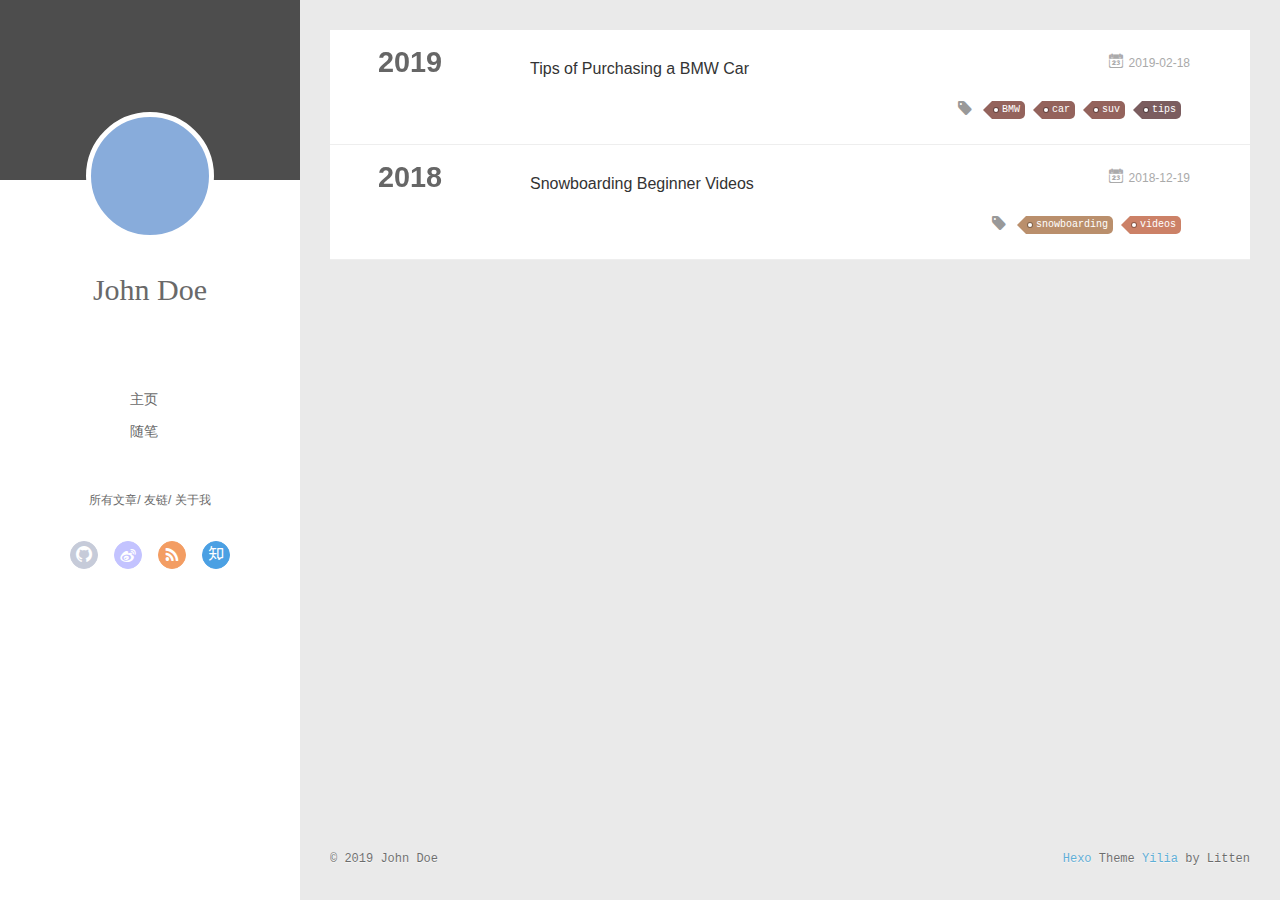
==== archives/index.html @ 4d1523c8 "Site updated: 2019-02-18 18:01:17" ====
<!DOCTYPE html>
<html>
<head><meta name="generator" content="Hexo 3.8.0">
  <meta charset="utf-8">
  
  <meta name="renderer" content="webkit">
  <meta http-equiv="X-UA-Compatible" content="IE=edge">
  <link rel="dns-prefetch" href="http://yoursite.com">
  <title>Archives | Hexo</title>
  <meta name="viewport" content="width=device-width, initial-scale=1, maximum-scale=1">
  <meta property="og:type" content="website">
<meta property="og:title" content="Hexo">
<meta property="og:url" content="http://yoursite.com/archives/index.html">
<meta property="og:site_name" content="Hexo">
<meta property="og:locale" content="default">
<meta name="twitter:card" content="summary">
<meta name="twitter:title" content="Hexo">
  
    <link rel="alternative" href="/atom.xml" title="Hexo" type="application/atom+xml">
  
  
    <link rel="icon" href="/favicon.png">
  
  <link rel="stylesheet" type="text/css" href="/./main.0cf68a.css">
  <style type="text/css">
  
    #container.show {
      background: linear-gradient(200deg,#a0cfe4,#e8c37e);
    }
  </style>
  

  

</head>
</html>
<body>
  <div id="container" q-class="show:isCtnShow">
    <canvas id="anm-canvas" class="anm-canvas"></canvas>
    <div class="left-col" q-class="show:isShow">
      
<div class="overlay" style="background: #4d4d4d"></div>
<div class="intrude-less">
	<header id="header" class="inner">
		<a href="/" class="profilepic">
			<img src="" class="js-avatar">
		</a>
		<hgroup>
		  <h1 class="header-author"><a href="/">John Doe</a></h1>
		</hgroup>
		

		<nav class="header-menu">
			<ul>
			
				<li><a href="/">主页</a></li>
	        
				<li><a href="/tags/随笔/">随笔</a></li>
	        
			</ul>
		</nav>
		<nav class="header-smart-menu">
    		
    			
    			<a q-on="click: openSlider(e, 'innerArchive')" href="javascript:void(0)">所有文章</a>
    			
            
    			
    			<a q-on="click: openSlider(e, 'friends')" href="javascript:void(0)">友链</a>
    			
            
    			
    			<a q-on="click: openSlider(e, 'aboutme')" href="javascript:void(0)">关于我</a>
    			
            
		</nav>
		<nav class="header-nav">
			<div class="social">
				
					<a class="github" target="_blank" href="#" title="github"><i class="icon-github"></i></a>
		        
					<a class="weibo" target="_blank" href="#" title="weibo"><i class="icon-weibo"></i></a>
		        
					<a class="rss" target="_blank" href="#" title="rss"><i class="icon-rss"></i></a>
		        
					<a class="zhihu" target="_blank" href="#" title="zhihu"><i class="icon-zhihu"></i></a>
		        
			</div>
		</nav>
	</header>		
</div>

    </div>
    <div class="mid-col" q-class="show:isShow,hide:isShow|isFalse">
      
<nav id="mobile-nav">
  	<div class="overlay js-overlay" style="background: #4d4d4d"></div>
	<div class="btnctn js-mobile-btnctn">
  		<div class="slider-trigger list" q-on="click: openSlider(e)"><i class="icon icon-sort"></i></div>
	</div>
	<div class="intrude-less">
		<header id="header" class="inner">
			<div class="profilepic">
				<img src="" class="js-avatar">
			</div>
			<hgroup>
			  <h1 class="header-author js-header-author">John Doe</h1>
			</hgroup>
			
			
			
				
			
				
			
			
			
			<nav class="header-nav">
				<div class="social">
					
						<a class="github" target="_blank" href="#" title="github"><i class="icon-github"></i></a>
			        
						<a class="weibo" target="_blank" href="#" title="weibo"><i class="icon-weibo"></i></a>
			        
						<a class="rss" target="_blank" href="#" title="rss"><i class="icon-rss"></i></a>
			        
						<a class="zhihu" target="_blank" href="#" title="zhihu"><i class="icon-zhihu"></i></a>
			        
				</div>
			</nav>

			<nav class="header-menu js-header-menu">
				<ul style="width: 50%">
				
				
					<li style="width: 50%"><a href="/">主页</a></li>
		        
					<li style="width: 50%"><a href="/tags/随笔/">随笔</a></li>
		        
				</ul>
			</nav>
		</header>				
	</div>
	<div class="mobile-mask" style="display:none" q-show="isShow"></div>
</nav>

      <div id="wrapper" class="body-wrap">
        <div class="menu-l">
          <div class="canvas-wrap">
            <canvas data-colors="#eaeaea" data-sectionHeight="100" data-contentId="js-content" id="myCanvas1" class="anm-canvas"></canvas>
          </div>
          <div id="js-content" class="content-ll">
            
  
  
    
    
      
      
      <section class="archives-wrap">
        <div class="archive-year-wrap">
          <a href="/archives/2019" class="archive-year">2019</a>
        </div>
        <div class="archives">
    
    <article class="archive-article archive-type-tips">
  <div class="archive-article-inner">
    <header class="archive-article-header">
      	<div class="article-meta">
	      	<a href="/2019/02/18/car-suv/" class="archive-article-date">
  	<time datetime="2019-02-19T01:44:41.000Z" itemprop="datePublished"><i class="icon-calendar icon"></i>2019-02-18</time>
</a>
        </div>
    	 
  
    <h1 itemprop="name">
      <a class="archive-article-title" href="/2019/02/18/car-suv/">Tips of Purchasing a BMW Car</a>
    </h1>
  

        <div class="article-info info-on-right">
          
	<div class="article-tag tagcloud">
		<i class="icon-price-tags icon"></i>
		<ul class="article-tag-list">
			 
        		<li class="article-tag-list-item">
        			<a href="javascript:void(0)" class="js-tag article-tag-list-link color4">BMW</a>
        		</li>
      		 
        		<li class="article-tag-list-item">
        			<a href="javascript:void(0)" class="js-tag article-tag-list-link color4">car</a>
        		</li>
      		 
        		<li class="article-tag-list-item">
        			<a href="javascript:void(0)" class="js-tag article-tag-list-link color4">suv</a>
        		</li>
      		 
        		<li class="article-tag-list-item">
        			<a href="javascript:void(0)" class="js-tag article-tag-list-link color5">tips</a>
        		</li>
      		
		</ul>
	</div>

          

        </div>
        <div class="clearfix"></div>
    </header>
  </div>
</article>
  
    
    
      
        </div></section>
      
      
      <section class="archives-wrap">
        <div class="archive-year-wrap">
          <a href="/archives/2018" class="archive-year">2018</a>
        </div>
        <div class="archives">
    
    <article class="archive-article archive-type-post">
  <div class="archive-article-inner">
    <header class="archive-article-header">
      	<div class="article-meta">
	      	<a href="/2018/12/19/snowboarding_beginner/" class="archive-article-date">
  	<time datetime="2018-12-20T00:21:12.000Z" itemprop="datePublished"><i class="icon-calendar icon"></i>2018-12-19</time>
</a>
        </div>
    	 
  
    <h1 itemprop="name">
      <a class="archive-article-title" href="/2018/12/19/snowboarding_beginner/">Snowboarding Beginner Videos</a>
    </h1>
  

        <div class="article-info info-on-right">
          
	<div class="article-tag tagcloud">
		<i class="icon-price-tags icon"></i>
		<ul class="article-tag-list">
			 
        		<li class="article-tag-list-item">
        			<a href="javascript:void(0)" class="js-tag article-tag-list-link color3">snowboarding</a>
        		</li>
      		 
        		<li class="article-tag-list-item">
        			<a href="javascript:void(0)" class="js-tag article-tag-list-link color2">videos</a>
        		</li>
      		
		</ul>
	</div>

          

        </div>
        <div class="clearfix"></div>
    </header>
  </div>
</article>
  
  
    </div></section>
  

    


          </div>
        </div>
      </div>
      <footer id="footer">
  <div class="outer">
    <div id="footer-info">
    	<div class="footer-left">
    		&copy; 2019 John Doe
    	</div>
      	<div class="footer-right">
      		<a href="http://hexo.io/" target="_blank">Hexo</a>  Theme <a href="https://github.com/litten/hexo-theme-yilia" target="_blank">Yilia</a> by Litten
      	</div>
    </div>
  </div>
</footer>
    </div>
    <script>
	var yiliaConfig = {
		mathjax: false,
		isHome: false,
		isPost: false,
		isArchive: true,
		isTag: false,
		isCategory: false,
		open_in_new: false,
		toc_hide_index: true,
		root: "/",
		innerArchive: true,
		showTags: false
	}
</script>

<script>!function(t){function n(e){if(r[e])return r[e].exports;var i=r[e]={exports:{},id:e,loaded:!1};return t[e].call(i.exports,i,i.exports,n),i.loaded=!0,i.exports}var r={};n.m=t,n.c=r,n.p="./",n(0)}([function(t,n,r){r(195),t.exports=r(191)},function(t,n,r){var e=r(3),i=r(52),o=r(27),u=r(28),c=r(53),f="prototype",a=function(t,n,r){var s,l,h,v,p=t&a.F,d=t&a.G,y=t&a.S,g=t&a.P,b=t&a.B,m=d?e:y?e[n]||(e[n]={}):(e[n]||{})[f],x=d?i:i[n]||(i[n]={}),w=x[f]||(x[f]={});d&&(r=n);for(s in r)l=!p&&m&&void 0!==m[s],h=(l?m:r)[s],v=b&&l?c(h,e):g&&"function"==typeof h?c(Function.call,h):h,m&&u(m,s,h,t&a.U),x[s]!=h&&o(x,s,v),g&&w[s]!=h&&(w[s]=h)};e.core=i,a.F=1,a.G=2,a.S=4,a.P=8,a.B=16,a.W=32,a.U=64,a.R=128,t.exports=a},function(t,n,r){var e=r(6);t.exports=function(t){if(!e(t))throw TypeError(t+" is not an object!");return t}},function(t,n){var r=t.exports="undefined"!=typeof window&&window.Math==Math?window:"undefined"!=typeof self&&self.Math==Math?self:Function("return this")();"number"==typeof __g&&(__g=r)},function(t,n){t.exports=function(t){try{return!!t()}catch(t){return!0}}},function(t,n){var r=t.exports="undefined"!=typeof window&&window.Math==Math?window:"undefined"!=typeof self&&self.Math==Math?self:Function("return this")();"number"==typeof __g&&(__g=r)},function(t,n){t.exports=function(t){return"object"==typeof t?null!==t:"function"==typeof t}},function(t,n,r){var e=r(126)("wks"),i=r(76),o=r(3).Symbol,u="function"==typeof o;(t.exports=function(t){return e[t]||(e[t]=u&&o[t]||(u?o:i)("Symbol."+t))}).store=e},function(t,n){var r={}.hasOwnProperty;t.exports=function(t,n){return r.call(t,n)}},function(t,n,r){var e=r(94),i=r(33);t.exports=function(t){return e(i(t))}},function(t,n,r){t.exports=!r(4)(function(){return 7!=Object.defineProperty({},"a",{get:function(){return 7}}).a})},function(t,n,r){var e=r(2),i=r(167),o=r(50),u=Object.defineProperty;n.f=r(10)?Object.defineProperty:function(t,n,r){if(e(t),n=o(n,!0),e(r),i)try{return u(t,n,r)}catch(t){}if("get"in r||"set"in r)throw TypeError("Accessors not supported!");return"value"in r&&(t[n]=r.value),t}},function(t,n,r){t.exports=!r(18)(function(){return 7!=Object.defineProperty({},"a",{get:function(){return 7}}).a})},function(t,n,r){var e=r(14),i=r(22);t.exports=r(12)?function(t,n,r){return e.f(t,n,i(1,r))}:function(t,n,r){return t[n]=r,t}},function(t,n,r){var e=r(20),i=r(58),o=r(42),u=Object.defineProperty;n.f=r(12)?Object.defineProperty:function(t,n,r){if(e(t),n=o(n,!0),e(r),i)try{return u(t,n,r)}catch(t){}if("get"in r||"set"in r)throw TypeError("Accessors not supported!");return"value"in r&&(t[n]=r.value),t}},function(t,n,r){var e=r(40)("wks"),i=r(23),o=r(5).Symbol,u="function"==typeof o;(t.exports=function(t){return e[t]||(e[t]=u&&o[t]||(u?o:i)("Symbol."+t))}).store=e},function(t,n,r){var e=r(67),i=Math.min;t.exports=function(t){return t>0?i(e(t),9007199254740991):0}},function(t,n,r){var e=r(46);t.exports=function(t){return Object(e(t))}},function(t,n){t.exports=function(t){try{return!!t()}catch(t){return!0}}},function(t,n,r){var e=r(63),i=r(34);t.exports=Object.keys||function(t){return e(t,i)}},function(t,n,r){var e=r(21);t.exports=function(t){if(!e(t))throw TypeError(t+" is not an object!");return t}},function(t,n){t.exports=function(t){return"object"==typeof t?null!==t:"function"==typeof t}},function(t,n){t.exports=function(t,n){return{enumerable:!(1&t),configurable:!(2&t),writable:!(4&t),value:n}}},function(t,n){var r=0,e=Math.random();t.exports=function(t){return"Symbol(".concat(void 0===t?"":t,")_",(++r+e).toString(36))}},function(t,n){var r={}.hasOwnProperty;t.exports=function(t,n){return r.call(t,n)}},function(t,n){var r=t.exports={version:"2.4.0"};"number"==typeof __e&&(__e=r)},function(t,n){t.exports=function(t){if("function"!=typeof t)throw TypeError(t+" is not a function!");return t}},function(t,n,r){var e=r(11),i=r(66);t.exports=r(10)?function(t,n,r){return e.f(t,n,i(1,r))}:function(t,n,r){return t[n]=r,t}},function(t,n,r){var e=r(3),i=r(27),o=r(24),u=r(76)("src"),c="toString",f=Function[c],a=(""+f).split(c);r(52).inspectSource=function(t){return f.call(t)},(t.exports=function(t,n,r,c){var f="function"==typeof r;f&&(o(r,"name")||i(r,"name",n)),t[n]!==r&&(f&&(o(r,u)||i(r,u,t[n]?""+t[n]:a.join(String(n)))),t===e?t[n]=r:c?t[n]?t[n]=r:i(t,n,r):(delete t[n],i(t,n,r)))})(Function.prototype,c,function(){return"function"==typeof this&&this[u]||f.call(this)})},function(t,n,r){var e=r(1),i=r(4),o=r(46),u=function(t,n,r,e){var i=String(o(t)),u="<"+n;return""!==r&&(u+=" "+r+'="'+String(e).replace(/"/g,"&quot;")+'"'),u+">"+i+"</"+n+">"};t.exports=function(t,n){var r={};r[t]=n(u),e(e.P+e.F*i(function(){var n=""[t]('"');return n!==n.toLowerCase()||n.split('"').length>3}),"String",r)}},function(t,n,r){var e=r(115),i=r(46);t.exports=function(t){return e(i(t))}},function(t,n,r){var e=r(116),i=r(66),o=r(30),u=r(50),c=r(24),f=r(167),a=Object.getOwnPropertyDescriptor;n.f=r(10)?a:function(t,n){if(t=o(t),n=u(n,!0),f)try{return a(t,n)}catch(t){}if(c(t,n))return i(!e.f.call(t,n),t[n])}},function(t,n,r){var e=r(24),i=r(17),o=r(145)("IE_PROTO"),u=Object.prototype;t.exports=Object.getPrototypeOf||function(t){return t=i(t),e(t,o)?t[o]:"function"==typeof t.constructor&&t instanceof t.constructor?t.constructor.prototype:t instanceof Object?u:null}},function(t,n){t.exports=function(t){if(void 0==t)throw TypeError("Can't call method on  "+t);return t}},function(t,n){t.exports="constructor,hasOwnProperty,isPrototypeOf,propertyIsEnumerable,toLocaleString,toString,valueOf".split(",")},function(t,n){t.exports={}},function(t,n){t.exports=!0},function(t,n){n.f={}.propertyIsEnumerable},function(t,n,r){var e=r(14).f,i=r(8),o=r(15)("toStringTag");t.exports=function(t,n,r){t&&!i(t=r?t:t.prototype,o)&&e(t,o,{configurable:!0,value:n})}},function(t,n,r){var e=r(40)("keys"),i=r(23);t.exports=function(t){return e[t]||(e[t]=i(t))}},function(t,n,r){var e=r(5),i="__core-js_shared__",o=e[i]||(e[i]={});t.exports=function(t){return o[t]||(o[t]={})}},function(t,n){var r=Math.ceil,e=Math.floor;t.exports=function(t){return isNaN(t=+t)?0:(t>0?e:r)(t)}},function(t,n,r){var e=r(21);t.exports=function(t,n){if(!e(t))return t;var r,i;if(n&&"function"==typeof(r=t.toString)&&!e(i=r.call(t)))return i;if("function"==typeof(r=t.valueOf)&&!e(i=r.call(t)))return i;if(!n&&"function"==typeof(r=t.toString)&&!e(i=r.call(t)))return i;throw TypeError("Can't convert object to primitive value")}},function(t,n,r){var e=r(5),i=r(25),o=r(36),u=r(44),c=r(14).f;t.exports=function(t){var n=i.Symbol||(i.Symbol=o?{}:e.Symbol||{});"_"==t.charAt(0)||t in n||c(n,t,{value:u.f(t)})}},function(t,n,r){n.f=r(15)},function(t,n){var r={}.toString;t.exports=function(t){return r.call(t).slice(8,-1)}},function(t,n){t.exports=function(t){if(void 0==t)throw TypeError("Can't call method on  "+t);return t}},function(t,n,r){var e=r(4);t.exports=function(t,n){return!!t&&e(function(){n?t.call(null,function(){},1):t.call(null)})}},function(t,n,r){var e=r(53),i=r(115),o=r(17),u=r(16),c=r(203);t.exports=function(t,n){var r=1==t,f=2==t,a=3==t,s=4==t,l=6==t,h=5==t||l,v=n||c;return function(n,c,p){for(var d,y,g=o(n),b=i(g),m=e(c,p,3),x=u(b.length),w=0,S=r?v(n,x):f?v(n,0):void 0;x>w;w++)if((h||w in b)&&(d=b[w],y=m(d,w,g),t))if(r)S[w]=y;else if(y)switch(t){case 3:return!0;case 5:return d;case 6:return w;case 2:S.push(d)}else if(s)return!1;return l?-1:a||s?s:S}}},function(t,n,r){var e=r(1),i=r(52),o=r(4);t.exports=function(t,n){var r=(i.Object||{})[t]||Object[t],u={};u[t]=n(r),e(e.S+e.F*o(function(){r(1)}),"Object",u)}},function(t,n,r){var e=r(6);t.exports=function(t,n){if(!e(t))return t;var r,i;if(n&&"function"==typeof(r=t.toString)&&!e(i=r.call(t)))return i;if("function"==typeof(r=t.valueOf)&&!e(i=r.call(t)))return i;if(!n&&"function"==typeof(r=t.toString)&&!e(i=r.call(t)))return i;throw TypeError("Can't convert object to primitive value")}},function(t,n,r){var e=r(5),i=r(25),o=r(91),u=r(13),c="prototype",f=function(t,n,r){var a,s,l,h=t&f.F,v=t&f.G,p=t&f.S,d=t&f.P,y=t&f.B,g=t&f.W,b=v?i:i[n]||(i[n]={}),m=b[c],x=v?e:p?e[n]:(e[n]||{})[c];v&&(r=n);for(a in r)(s=!h&&x&&void 0!==x[a])&&a in b||(l=s?x[a]:r[a],b[a]=v&&"function"!=typeof x[a]?r[a]:y&&s?o(l,e):g&&x[a]==l?function(t){var n=function(n,r,e){if(this instanceof t){switch(arguments.length){case 0:return new t;case 1:return new t(n);case 2:return new t(n,r)}return new t(n,r,e)}return t.apply(this,arguments)};return n[c]=t[c],n}(l):d&&"function"==typeof l?o(Function.call,l):l,d&&((b.virtual||(b.virtual={}))[a]=l,t&f.R&&m&&!m[a]&&u(m,a,l)))};f.F=1,f.G=2,f.S=4,f.P=8,f.B=16,f.W=32,f.U=64,f.R=128,t.exports=f},function(t,n){var r=t.exports={version:"2.4.0"};"number"==typeof __e&&(__e=r)},function(t,n,r){var e=r(26);t.exports=function(t,n,r){if(e(t),void 0===n)return t;switch(r){case 1:return function(r){return t.call(n,r)};case 2:return function(r,e){return t.call(n,r,e)};case 3:return function(r,e,i){return t.call(n,r,e,i)}}return function(){return t.apply(n,arguments)}}},function(t,n,r){var e=r(183),i=r(1),o=r(126)("metadata"),u=o.store||(o.store=new(r(186))),c=function(t,n,r){var i=u.get(t);if(!i){if(!r)return;u.set(t,i=new e)}var o=i.get(n);if(!o){if(!r)return;i.set(n,o=new e)}return o},f=function(t,n,r){var e=c(n,r,!1);return void 0!==e&&e.has(t)},a=function(t,n,r){var e=c(n,r,!1);return void 0===e?void 0:e.get(t)},s=function(t,n,r,e){c(r,e,!0).set(t,n)},l=function(t,n){var r=c(t,n,!1),e=[];return r&&r.forEach(function(t,n){e.push(n)}),e},h=function(t){return void 0===t||"symbol"==typeof t?t:String(t)},v=function(t){i(i.S,"Reflect",t)};t.exports={store:u,map:c,has:f,get:a,set:s,keys:l,key:h,exp:v}},function(t,n,r){"use strict";if(r(10)){var e=r(69),i=r(3),o=r(4),u=r(1),c=r(127),f=r(152),a=r(53),s=r(68),l=r(66),h=r(27),v=r(73),p=r(67),d=r(16),y=r(75),g=r(50),b=r(24),m=r(180),x=r(114),w=r(6),S=r(17),_=r(137),O=r(70),E=r(32),P=r(71).f,j=r(154),F=r(76),M=r(7),A=r(48),N=r(117),T=r(146),I=r(155),k=r(80),L=r(123),R=r(74),C=r(130),D=r(160),U=r(11),W=r(31),G=U.f,B=W.f,V=i.RangeError,z=i.TypeError,q=i.Uint8Array,K="ArrayBuffer",J="Shared"+K,Y="BYTES_PER_ELEMENT",H="prototype",$=Array[H],X=f.ArrayBuffer,Q=f.DataView,Z=A(0),tt=A(2),nt=A(3),rt=A(4),et=A(5),it=A(6),ot=N(!0),ut=N(!1),ct=I.values,ft=I.keys,at=I.entries,st=$.lastIndexOf,lt=$.reduce,ht=$.reduceRight,vt=$.join,pt=$.sort,dt=$.slice,yt=$.toString,gt=$.toLocaleString,bt=M("iterator"),mt=M("toStringTag"),xt=F("typed_constructor"),wt=F("def_constructor"),St=c.CONSTR,_t=c.TYPED,Ot=c.VIEW,Et="Wrong length!",Pt=A(1,function(t,n){return Tt(T(t,t[wt]),n)}),jt=o(function(){return 1===new q(new Uint16Array([1]).buffer)[0]}),Ft=!!q&&!!q[H].set&&o(function(){new q(1).set({})}),Mt=function(t,n){if(void 0===t)throw z(Et);var r=+t,e=d(t);if(n&&!m(r,e))throw V(Et);return e},At=function(t,n){var r=p(t);if(r<0||r%n)throw V("Wrong offset!");return r},Nt=function(t){if(w(t)&&_t in t)return t;throw z(t+" is not a typed array!")},Tt=function(t,n){if(!(w(t)&&xt in t))throw z("It is not a typed array constructor!");return new t(n)},It=function(t,n){return kt(T(t,t[wt]),n)},kt=function(t,n){for(var r=0,e=n.length,i=Tt(t,e);e>r;)i[r]=n[r++];return i},Lt=function(t,n,r){G(t,n,{get:function(){return this._d[r]}})},Rt=function(t){var n,r,e,i,o,u,c=S(t),f=arguments.length,s=f>1?arguments[1]:void 0,l=void 0!==s,h=j(c);if(void 0!=h&&!_(h)){for(u=h.call(c),e=[],n=0;!(o=u.next()).done;n++)e.push(o.value);c=e}for(l&&f>2&&(s=a(s,arguments[2],2)),n=0,r=d(c.length),i=Tt(this,r);r>n;n++)i[n]=l?s(c[n],n):c[n];return i},Ct=function(){for(var t=0,n=arguments.length,r=Tt(this,n);n>t;)r[t]=arguments[t++];return r},Dt=!!q&&o(function(){gt.call(new q(1))}),Ut=function(){return gt.apply(Dt?dt.call(Nt(this)):Nt(this),arguments)},Wt={copyWithin:function(t,n){return D.call(Nt(this),t,n,arguments.length>2?arguments[2]:void 0)},every:function(t){return rt(Nt(this),t,arguments.length>1?arguments[1]:void 0)},fill:function(t){return C.apply(Nt(this),arguments)},filter:function(t){return It(this,tt(Nt(this),t,arguments.length>1?arguments[1]:void 0))},find:function(t){return et(Nt(this),t,arguments.length>1?arguments[1]:void 0)},findIndex:function(t){return it(Nt(this),t,arguments.length>1?arguments[1]:void 0)},forEach:function(t){Z(Nt(this),t,arguments.length>1?arguments[1]:void 0)},indexOf:function(t){return ut(Nt(this),t,arguments.length>1?arguments[1]:void 0)},includes:function(t){return ot(Nt(this),t,arguments.length>1?arguments[1]:void 0)},join:function(t){return vt.apply(Nt(this),arguments)},lastIndexOf:function(t){return st.apply(Nt(this),arguments)},map:function(t){return Pt(Nt(this),t,arguments.length>1?arguments[1]:void 0)},reduce:function(t){return lt.apply(Nt(this),arguments)},reduceRight:function(t){return ht.apply(Nt(this),arguments)},reverse:function(){for(var t,n=this,r=Nt(n).length,e=Math.floor(r/2),i=0;i<e;)t=n[i],n[i++]=n[--r],n[r]=t;return n},some:function(t){return nt(Nt(this),t,arguments.length>1?arguments[1]:void 0)},sort:function(t){return pt.call(Nt(this),t)},subarray:function(t,n){var r=Nt(this),e=r.length,i=y(t,e);return new(T(r,r[wt]))(r.buffer,r.byteOffset+i*r.BYTES_PER_ELEMENT,d((void 0===n?e:y(n,e))-i))}},Gt=function(t,n){return It(this,dt.call(Nt(this),t,n))},Bt=function(t){Nt(this);var n=At(arguments[1],1),r=this.length,e=S(t),i=d(e.length),o=0;if(i+n>r)throw V(Et);for(;o<i;)this[n+o]=e[o++]},Vt={entries:function(){return at.call(Nt(this))},keys:function(){return ft.call(Nt(this))},values:function(){return ct.call(Nt(this))}},zt=function(t,n){return w(t)&&t[_t]&&"symbol"!=typeof n&&n in t&&String(+n)==String(n)},qt=function(t,n){return zt(t,n=g(n,!0))?l(2,t[n]):B(t,n)},Kt=function(t,n,r){return!(zt(t,n=g(n,!0))&&w(r)&&b(r,"value"))||b(r,"get")||b(r,"set")||r.configurable||b(r,"writable")&&!r.writable||b(r,"enumerable")&&!r.enumerable?G(t,n,r):(t[n]=r.value,t)};St||(W.f=qt,U.f=Kt),u(u.S+u.F*!St,"Object",{getOwnPropertyDescriptor:qt,defineProperty:Kt}),o(function(){yt.call({})})&&(yt=gt=function(){return vt.call(this)});var Jt=v({},Wt);v(Jt,Vt),h(Jt,bt,Vt.values),v(Jt,{slice:Gt,set:Bt,constructor:function(){},toString:yt,toLocaleString:Ut}),Lt(Jt,"buffer","b"),Lt(Jt,"byteOffset","o"),Lt(Jt,"byteLength","l"),Lt(Jt,"length","e"),G(Jt,mt,{get:function(){return this[_t]}}),t.exports=function(t,n,r,f){f=!!f;var a=t+(f?"Clamped":"")+"Array",l="Uint8Array"!=a,v="get"+t,p="set"+t,y=i[a],g=y||{},b=y&&E(y),m=!y||!c.ABV,S={},_=y&&y[H],j=function(t,r){var e=t._d;return e.v[v](r*n+e.o,jt)},F=function(t,r,e){var i=t._d;f&&(e=(e=Math.round(e))<0?0:e>255?255:255&e),i.v[p](r*n+i.o,e,jt)},M=function(t,n){G(t,n,{get:function(){return j(this,n)},set:function(t){return F(this,n,t)},enumerable:!0})};m?(y=r(function(t,r,e,i){s(t,y,a,"_d");var o,u,c,f,l=0,v=0;if(w(r)){if(!(r instanceof X||(f=x(r))==K||f==J))return _t in r?kt(y,r):Rt.call(y,r);o=r,v=At(e,n);var p=r.byteLength;if(void 0===i){if(p%n)throw V(Et);if((u=p-v)<0)throw V(Et)}else if((u=d(i)*n)+v>p)throw V(Et);c=u/n}else c=Mt(r,!0),u=c*n,o=new X(u);for(h(t,"_d",{b:o,o:v,l:u,e:c,v:new Q(o)});l<c;)M(t,l++)}),_=y[H]=O(Jt),h(_,"constructor",y)):L(function(t){new y(null),new y(t)},!0)||(y=r(function(t,r,e,i){s(t,y,a);var o;return w(r)?r instanceof X||(o=x(r))==K||o==J?void 0!==i?new g(r,At(e,n),i):void 0!==e?new g(r,At(e,n)):new g(r):_t in r?kt(y,r):Rt.call(y,r):new g(Mt(r,l))}),Z(b!==Function.prototype?P(g).concat(P(b)):P(g),function(t){t in y||h(y,t,g[t])}),y[H]=_,e||(_.constructor=y));var A=_[bt],N=!!A&&("values"==A.name||void 0==A.name),T=Vt.values;h(y,xt,!0),h(_,_t,a),h(_,Ot,!0),h(_,wt,y),(f?new y(1)[mt]==a:mt in _)||G(_,mt,{get:function(){return a}}),S[a]=y,u(u.G+u.W+u.F*(y!=g),S),u(u.S,a,{BYTES_PER_ELEMENT:n,from:Rt,of:Ct}),Y in _||h(_,Y,n),u(u.P,a,Wt),R(a),u(u.P+u.F*Ft,a,{set:Bt}),u(u.P+u.F*!N,a,Vt),u(u.P+u.F*(_.toString!=yt),a,{toString:yt}),u(u.P+u.F*o(function(){new y(1).slice()}),a,{slice:Gt}),u(u.P+u.F*(o(function(){return[1,2].toLocaleString()!=new y([1,2]).toLocaleString()})||!o(function(){_.toLocaleString.call([1,2])})),a,{toLocaleString:Ut}),k[a]=N?A:T,e||N||h(_,bt,T)}}else t.exports=function(){}},function(t,n){var r={}.toString;t.exports=function(t){return r.call(t).slice(8,-1)}},function(t,n,r){var e=r(21),i=r(5).document,o=e(i)&&e(i.createElement);t.exports=function(t){return o?i.createElement(t):{}}},function(t,n,r){t.exports=!r(12)&&!r(18)(function(){return 7!=Object.defineProperty(r(57)("div"),"a",{get:function(){return 7}}).a})},function(t,n,r){"use strict";var e=r(36),i=r(51),o=r(64),u=r(13),c=r(8),f=r(35),a=r(96),s=r(38),l=r(103),h=r(15)("iterator"),v=!([].keys&&"next"in[].keys()),p="keys",d="values",y=function(){return this};t.exports=function(t,n,r,g,b,m,x){a(r,n,g);var w,S,_,O=function(t){if(!v&&t in F)return F[t];switch(t){case p:case d:return function(){return new r(this,t)}}return function(){return new r(this,t)}},E=n+" Iterator",P=b==d,j=!1,F=t.prototype,M=F[h]||F["@@iterator"]||b&&F[b],A=M||O(b),N=b?P?O("entries"):A:void 0,T="Array"==n?F.entries||M:M;if(T&&(_=l(T.call(new t)))!==Object.prototype&&(s(_,E,!0),e||c(_,h)||u(_,h,y)),P&&M&&M.name!==d&&(j=!0,A=function(){return M.call(this)}),e&&!x||!v&&!j&&F[h]||u(F,h,A),f[n]=A,f[E]=y,b)if(w={values:P?A:O(d),keys:m?A:O(p),entries:N},x)for(S in w)S in F||o(F,S,w[S]);else i(i.P+i.F*(v||j),n,w);return w}},function(t,n,r){var e=r(20),i=r(100),o=r(34),u=r(39)("IE_PROTO"),c=function(){},f="prototype",a=function(){var t,n=r(57)("iframe"),e=o.length;for(n.style.display="none",r(93).appendChild(n),n.src="javascript:",t=n.contentWindow.document,t.open(),t.write("<script>document.F=Object<\/script>"),t.close(),a=t.F;e--;)delete a[f][o[e]];return a()};t.exports=Object.create||function(t,n){var r;return null!==t?(c[f]=e(t),r=new c,c[f]=null,r[u]=t):r=a(),void 0===n?r:i(r,n)}},function(t,n,r){var e=r(63),i=r(34).concat("length","prototype");n.f=Object.getOwnPropertyNames||function(t){return e(t,i)}},function(t,n){n.f=Object.getOwnPropertySymbols},function(t,n,r){var e=r(8),i=r(9),o=r(90)(!1),u=r(39)("IE_PROTO");t.exports=function(t,n){var r,c=i(t),f=0,a=[];for(r in c)r!=u&&e(c,r)&&a.push(r);for(;n.length>f;)e(c,r=n[f++])&&(~o(a,r)||a.push(r));return a}},function(t,n,r){t.exports=r(13)},function(t,n,r){var e=r(76)("meta"),i=r(6),o=r(24),u=r(11).f,c=0,f=Object.isExtensible||function(){return!0},a=!r(4)(function(){return f(Object.preventExtensions({}))}),s=function(t){u(t,e,{value:{i:"O"+ ++c,w:{}}})},l=function(t,n){if(!i(t))return"symbol"==typeof t?t:("string"==typeof t?"S":"P")+t;if(!o(t,e)){if(!f(t))return"F";if(!n)return"E";s(t)}return t[e].i},h=function(t,n){if(!o(t,e)){if(!f(t))return!0;if(!n)return!1;s(t)}return t[e].w},v=function(t){return a&&p.NEED&&f(t)&&!o(t,e)&&s(t),t},p=t.exports={KEY:e,NEED:!1,fastKey:l,getWeak:h,onFreeze:v}},function(t,n){t.exports=function(t,n){return{enumerable:!(1&t),configurable:!(2&t),writable:!(4&t),value:n}}},function(t,n){var r=Math.ceil,e=Math.floor;t.exports=function(t){return isNaN(t=+t)?0:(t>0?e:r)(t)}},function(t,n){t.exports=function(t,n,r,e){if(!(t instanceof n)||void 0!==e&&e in t)throw TypeError(r+": incorrect invocation!");return t}},function(t,n){t.exports=!1},function(t,n,r){var e=r(2),i=r(173),o=r(133),u=r(145)("IE_PROTO"),c=function(){},f="prototype",a=function(){var t,n=r(132)("iframe"),e=o.length;for(n.style.display="none",r(135).appendChild(n),n.src="javascript:",t=n.contentWindow.document,t.open(),t.write("<script>document.F=Object<\/script>"),t.close(),a=t.F;e--;)delete a[f][o[e]];return a()};t.exports=Object.create||function(t,n){var r;return null!==t?(c[f]=e(t),r=new c,c[f]=null,r[u]=t):r=a(),void 0===n?r:i(r,n)}},function(t,n,r){var e=r(175),i=r(133).concat("length","prototype");n.f=Object.getOwnPropertyNames||function(t){return e(t,i)}},function(t,n,r){var e=r(175),i=r(133);t.exports=Object.keys||function(t){return e(t,i)}},function(t,n,r){var e=r(28);t.exports=function(t,n,r){for(var i in n)e(t,i,n[i],r);return t}},function(t,n,r){"use strict";var e=r(3),i=r(11),o=r(10),u=r(7)("species");t.exports=function(t){var n=e[t];o&&n&&!n[u]&&i.f(n,u,{configurable:!0,get:function(){return this}})}},function(t,n,r){var e=r(67),i=Math.max,o=Math.min;t.exports=function(t,n){return t=e(t),t<0?i(t+n,0):o(t,n)}},function(t,n){var r=0,e=Math.random();t.exports=function(t){return"Symbol(".concat(void 0===t?"":t,")_",(++r+e).toString(36))}},function(t,n,r){var e=r(33);t.exports=function(t){return Object(e(t))}},function(t,n,r){var e=r(7)("unscopables"),i=Array.prototype;void 0==i[e]&&r(27)(i,e,{}),t.exports=function(t){i[e][t]=!0}},function(t,n,r){var e=r(53),i=r(169),o=r(137),u=r(2),c=r(16),f=r(154),a={},s={},n=t.exports=function(t,n,r,l,h){var v,p,d,y,g=h?function(){return t}:f(t),b=e(r,l,n?2:1),m=0;if("function"!=typeof g)throw TypeError(t+" is not iterable!");if(o(g)){for(v=c(t.length);v>m;m++)if((y=n?b(u(p=t[m])[0],p[1]):b(t[m]))===a||y===s)return y}else for(d=g.call(t);!(p=d.next()).done;)if((y=i(d,b,p.value,n))===a||y===s)return y};n.BREAK=a,n.RETURN=s},function(t,n){t.exports={}},function(t,n,r){var e=r(11).f,i=r(24),o=r(7)("toStringTag");t.exports=function(t,n,r){t&&!i(t=r?t:t.prototype,o)&&e(t,o,{configurable:!0,value:n})}},function(t,n,r){var e=r(1),i=r(46),o=r(4),u=r(150),c="["+u+"]",f="​",a=RegExp("^"+c+c+"*"),s=RegExp(c+c+"*$"),l=function(t,n,r){var i={},c=o(function(){return!!u[t]()||f[t]()!=f}),a=i[t]=c?n(h):u[t];r&&(i[r]=a),e(e.P+e.F*c,"String",i)},h=l.trim=function(t,n){return t=String(i(t)),1&n&&(t=t.replace(a,"")),2&n&&(t=t.replace(s,"")),t};t.exports=l},function(t,n,r){t.exports={default:r(86),__esModule:!0}},function(t,n,r){t.exports={default:r(87),__esModule:!0}},function(t,n,r){"use strict";function e(t){return t&&t.__esModule?t:{default:t}}n.__esModule=!0;var i=r(84),o=e(i),u=r(83),c=e(u),f="function"==typeof c.default&&"symbol"==typeof o.default?function(t){return typeof t}:function(t){return t&&"function"==typeof c.default&&t.constructor===c.default&&t!==c.default.prototype?"symbol":typeof t};n.default="function"==typeof c.default&&"symbol"===f(o.default)?function(t){return void 0===t?"undefined":f(t)}:function(t){return t&&"function"==typeof c.default&&t.constructor===c.default&&t!==c.default.prototype?"symbol":void 0===t?"undefined":f(t)}},function(t,n,r){r(110),r(108),r(111),r(112),t.exports=r(25).Symbol},function(t,n,r){r(109),r(113),t.exports=r(44).f("iterator")},function(t,n){t.exports=function(t){if("function"!=typeof t)throw TypeError(t+" is not a function!");return t}},function(t,n){t.exports=function(){}},function(t,n,r){var e=r(9),i=r(106),o=r(105);t.exports=function(t){return function(n,r,u){var c,f=e(n),a=i(f.length),s=o(u,a);if(t&&r!=r){for(;a>s;)if((c=f[s++])!=c)return!0}else for(;a>s;s++)if((t||s in f)&&f[s]===r)return t||s||0;return!t&&-1}}},function(t,n,r){var e=r(88);t.exports=function(t,n,r){if(e(t),void 0===n)return t;switch(r){case 1:return function(r){return t.call(n,r)};case 2:return function(r,e){return t.call(n,r,e)};case 3:return function(r,e,i){return t.call(n,r,e,i)}}return function(){return t.apply(n,arguments)}}},function(t,n,r){var e=r(19),i=r(62),o=r(37);t.exports=function(t){var n=e(t),r=i.f;if(r)for(var u,c=r(t),f=o.f,a=0;c.length>a;)f.call(t,u=c[a++])&&n.push(u);return n}},function(t,n,r){t.exports=r(5).document&&document.documentElement},function(t,n,r){var e=r(56);t.exports=Object("z").propertyIsEnumerable(0)?Object:function(t){return"String"==e(t)?t.split(""):Object(t)}},function(t,n,r){var e=r(56);t.exports=Array.isArray||function(t){return"Array"==e(t)}},function(t,n,r){"use strict";var e=r(60),i=r(22),o=r(38),u={};r(13)(u,r(15)("iterator"),function(){return this}),t.exports=function(t,n,r){t.prototype=e(u,{next:i(1,r)}),o(t,n+" Iterator")}},function(t,n){t.exports=function(t,n){return{value:n,done:!!t}}},function(t,n,r){var e=r(19),i=r(9);t.exports=function(t,n){for(var r,o=i(t),u=e(o),c=u.length,f=0;c>f;)if(o[r=u[f++]]===n)return r}},function(t,n,r){var e=r(23)("meta"),i=r(21),o=r(8),u=r(14).f,c=0,f=Object.isExtensible||function(){return!0},a=!r(18)(function(){return f(Object.preventExtensions({}))}),s=function(t){u(t,e,{value:{i:"O"+ ++c,w:{}}})},l=function(t,n){if(!i(t))return"symbol"==typeof t?t:("string"==typeof t?"S":"P")+t;if(!o(t,e)){if(!f(t))return"F";if(!n)return"E";s(t)}return t[e].i},h=function(t,n){if(!o(t,e)){if(!f(t))return!0;if(!n)return!1;s(t)}return t[e].w},v=function(t){return a&&p.NEED&&f(t)&&!o(t,e)&&s(t),t},p=t.exports={KEY:e,NEED:!1,fastKey:l,getWeak:h,onFreeze:v}},function(t,n,r){var e=r(14),i=r(20),o=r(19);t.exports=r(12)?Object.defineProperties:function(t,n){i(t);for(var r,u=o(n),c=u.length,f=0;c>f;)e.f(t,r=u[f++],n[r]);return t}},function(t,n,r){var e=r(37),i=r(22),o=r(9),u=r(42),c=r(8),f=r(58),a=Object.getOwnPropertyDescriptor;n.f=r(12)?a:function(t,n){if(t=o(t),n=u(n,!0),f)try{return a(t,n)}catch(t){}if(c(t,n))return i(!e.f.call(t,n),t[n])}},function(t,n,r){var e=r(9),i=r(61).f,o={}.toString,u="object"==typeof window&&window&&Object.getOwnPropertyNames?Object.getOwnPropertyNames(window):[],c=function(t){try{return i(t)}catch(t){return u.slice()}};t.exports.f=function(t){return u&&"[object Window]"==o.call(t)?c(t):i(e(t))}},function(t,n,r){var e=r(8),i=r(77),o=r(39)("IE_PROTO"),u=Object.prototype;t.exports=Object.getPrototypeOf||function(t){return t=i(t),e(t,o)?t[o]:"function"==typeof t.constructor&&t instanceof t.constructor?t.constructor.prototype:t instanceof Object?u:null}},function(t,n,r){var e=r(41),i=r(33);t.exports=function(t){return function(n,r){var o,u,c=String(i(n)),f=e(r),a=c.length;return f<0||f>=a?t?"":void 0:(o=c.charCodeAt(f),o<55296||o>56319||f+1===a||(u=c.charCodeAt(f+1))<56320||u>57343?t?c.charAt(f):o:t?c.slice(f,f+2):u-56320+(o-55296<<10)+65536)}}},function(t,n,r){var e=r(41),i=Math.max,o=Math.min;t.exports=function(t,n){return t=e(t),t<0?i(t+n,0):o(t,n)}},function(t,n,r){var e=r(41),i=Math.min;t.exports=function(t){return t>0?i(e(t),9007199254740991):0}},function(t,n,r){"use strict";var e=r(89),i=r(97),o=r(35),u=r(9);t.exports=r(59)(Array,"Array",function(t,n){this._t=u(t),this._i=0,this._k=n},function(){var t=this._t,n=this._k,r=this._i++;return!t||r>=t.length?(this._t=void 0,i(1)):"keys"==n?i(0,r):"values"==n?i(0,t[r]):i(0,[r,t[r]])},"values"),o.Arguments=o.Array,e("keys"),e("values"),e("entries")},function(t,n){},function(t,n,r){"use strict";var e=r(104)(!0);r(59)(String,"String",function(t){this._t=String(t),this._i=0},function(){var t,n=this._t,r=this._i;return r>=n.length?{value:void 0,done:!0}:(t=e(n,r),this._i+=t.length,{value:t,done:!1})})},function(t,n,r){"use strict";var e=r(5),i=r(8),o=r(12),u=r(51),c=r(64),f=r(99).KEY,a=r(18),s=r(40),l=r(38),h=r(23),v=r(15),p=r(44),d=r(43),y=r(98),g=r(92),b=r(95),m=r(20),x=r(9),w=r(42),S=r(22),_=r(60),O=r(102),E=r(101),P=r(14),j=r(19),F=E.f,M=P.f,A=O.f,N=e.Symbol,T=e.JSON,I=T&&T.stringify,k="prototype",L=v("_hidden"),R=v("toPrimitive"),C={}.propertyIsEnumerable,D=s("symbol-registry"),U=s("symbols"),W=s("op-symbols"),G=Object[k],B="function"==typeof N,V=e.QObject,z=!V||!V[k]||!V[k].findChild,q=o&&a(function(){return 7!=_(M({},"a",{get:function(){return M(this,"a",{value:7}).a}})).a})?function(t,n,r){var e=F(G,n);e&&delete G[n],M(t,n,r),e&&t!==G&&M(G,n,e)}:M,K=function(t){var n=U[t]=_(N[k]);return n._k=t,n},J=B&&"symbol"==typeof N.iterator?function(t){return"symbol"==typeof t}:function(t){return t instanceof N},Y=function(t,n,r){return t===G&&Y(W,n,r),m(t),n=w(n,!0),m(r),i(U,n)?(r.enumerable?(i(t,L)&&t[L][n]&&(t[L][n]=!1),r=_(r,{enumerable:S(0,!1)})):(i(t,L)||M(t,L,S(1,{})),t[L][n]=!0),q(t,n,r)):M(t,n,r)},H=function(t,n){m(t);for(var r,e=g(n=x(n)),i=0,o=e.length;o>i;)Y(t,r=e[i++],n[r]);return t},$=function(t,n){return void 0===n?_(t):H(_(t),n)},X=function(t){var n=C.call(this,t=w(t,!0));return!(this===G&&i(U,t)&&!i(W,t))&&(!(n||!i(this,t)||!i(U,t)||i(this,L)&&this[L][t])||n)},Q=function(t,n){if(t=x(t),n=w(n,!0),t!==G||!i(U,n)||i(W,n)){var r=F(t,n);return!r||!i(U,n)||i(t,L)&&t[L][n]||(r.enumerable=!0),r}},Z=function(t){for(var n,r=A(x(t)),e=[],o=0;r.length>o;)i(U,n=r[o++])||n==L||n==f||e.push(n);return e},tt=function(t){for(var n,r=t===G,e=A(r?W:x(t)),o=[],u=0;e.length>u;)!i(U,n=e[u++])||r&&!i(G,n)||o.push(U[n]);return o};B||(N=function(){if(this instanceof N)throw TypeError("Symbol is not a constructor!");var t=h(arguments.length>0?arguments[0]:void 0),n=function(r){this===G&&n.call(W,r),i(this,L)&&i(this[L],t)&&(this[L][t]=!1),q(this,t,S(1,r))};return o&&z&&q(G,t,{configurable:!0,set:n}),K(t)},c(N[k],"toString",function(){return this._k}),E.f=Q,P.f=Y,r(61).f=O.f=Z,r(37).f=X,r(62).f=tt,o&&!r(36)&&c(G,"propertyIsEnumerable",X,!0),p.f=function(t){return K(v(t))}),u(u.G+u.W+u.F*!B,{Symbol:N});for(var nt="hasInstance,isConcatSpreadable,iterator,match,replace,search,species,split,toPrimitive,toStringTag,unscopables".split(","),rt=0;nt.length>rt;)v(nt[rt++]);for(var nt=j(v.store),rt=0;nt.length>rt;)d(nt[rt++]);u(u.S+u.F*!B,"Symbol",{for:function(t){return i(D,t+="")?D[t]:D[t]=N(t)},keyFor:function(t){if(J(t))return y(D,t);throw TypeError(t+" is not a symbol!")},useSetter:function(){z=!0},useSimple:function(){z=!1}}),u(u.S+u.F*!B,"Object",{create:$,defineProperty:Y,defineProperties:H,getOwnPropertyDescriptor:Q,getOwnPropertyNames:Z,getOwnPropertySymbols:tt}),T&&u(u.S+u.F*(!B||a(function(){var t=N();return"[null]"!=I([t])||"{}"!=I({a:t})||"{}"!=I(Object(t))})),"JSON",{stringify:function(t){if(void 0!==t&&!J(t)){for(var n,r,e=[t],i=1;arguments.length>i;)e.push(arguments[i++]);return n=e[1],"function"==typeof n&&(r=n),!r&&b(n)||(n=function(t,n){if(r&&(n=r.call(this,t,n)),!J(n))return n}),e[1]=n,I.apply(T,e)}}}),N[k][R]||r(13)(N[k],R,N[k].valueOf),l(N,"Symbol"),l(Math,"Math",!0),l(e.JSON,"JSON",!0)},function(t,n,r){r(43)("asyncIterator")},function(t,n,r){r(43)("observable")},function(t,n,r){r(107);for(var e=r(5),i=r(13),o=r(35),u=r(15)("toStringTag"),c=["NodeList","DOMTokenList","MediaList","StyleSheetList","CSSRuleList"],f=0;f<5;f++){var a=c[f],s=e[a],l=s&&s.prototype;l&&!l[u]&&i(l,u,a),o[a]=o.Array}},function(t,n,r){var e=r(45),i=r(7)("toStringTag"),o="Arguments"==e(function(){return arguments}()),u=function(t,n){try{return t[n]}catch(t){}};t.exports=function(t){var n,r,c;return void 0===t?"Undefined":null===t?"Null":"string"==typeof(r=u(n=Object(t),i))?r:o?e(n):"Object"==(c=e(n))&&"function"==typeof n.callee?"Arguments":c}},function(t,n,r){var e=r(45);t.exports=Object("z").propertyIsEnumerable(0)?Object:function(t){return"String"==e(t)?t.split(""):Object(t)}},function(t,n){n.f={}.propertyIsEnumerable},function(t,n,r){var e=r(30),i=r(16),o=r(75);t.exports=function(t){return function(n,r,u){var c,f=e(n),a=i(f.length),s=o(u,a);if(t&&r!=r){for(;a>s;)if((c=f[s++])!=c)return!0}else for(;a>s;s++)if((t||s in f)&&f[s]===r)return t||s||0;return!t&&-1}}},function(t,n,r){"use strict";var e=r(3),i=r(1),o=r(28),u=r(73),c=r(65),f=r(79),a=r(68),s=r(6),l=r(4),h=r(123),v=r(81),p=r(136);t.exports=function(t,n,r,d,y,g){var b=e[t],m=b,x=y?"set":"add",w=m&&m.prototype,S={},_=function(t){var n=w[t];o(w,t,"delete"==t?function(t){return!(g&&!s(t))&&n.call(this,0===t?0:t)}:"has"==t?function(t){return!(g&&!s(t))&&n.call(this,0===t?0:t)}:"get"==t?function(t){return g&&!s(t)?void 0:n.call(this,0===t?0:t)}:"add"==t?function(t){return n.call(this,0===t?0:t),this}:function(t,r){return n.call(this,0===t?0:t,r),this})};if("function"==typeof m&&(g||w.forEach&&!l(function(){(new m).entries().next()}))){var O=new m,E=O[x](g?{}:-0,1)!=O,P=l(function(){O.has(1)}),j=h(function(t){new m(t)}),F=!g&&l(function(){for(var t=new m,n=5;n--;)t[x](n,n);return!t.has(-0)});j||(m=n(function(n,r){a(n,m,t);var e=p(new b,n,m);return void 0!=r&&f(r,y,e[x],e),e}),m.prototype=w,w.constructor=m),(P||F)&&(_("delete"),_("has"),y&&_("get")),(F||E)&&_(x),g&&w.clear&&delete w.clear}else m=d.getConstructor(n,t,y,x),u(m.prototype,r),c.NEED=!0;return v(m,t),S[t]=m,i(i.G+i.W+i.F*(m!=b),S),g||d.setStrong(m,t,y),m}},function(t,n,r){"use strict";var e=r(27),i=r(28),o=r(4),u=r(46),c=r(7);t.exports=function(t,n,r){var f=c(t),a=r(u,f,""[t]),s=a[0],l=a[1];o(function(){var n={};return n[f]=function(){return 7},7!=""[t](n)})&&(i(String.prototype,t,s),e(RegExp.prototype,f,2==n?function(t,n){return l.call(t,this,n)}:function(t){return l.call(t,this)}))}
},function(t,n,r){"use strict";var e=r(2);t.exports=function(){var t=e(this),n="";return t.global&&(n+="g"),t.ignoreCase&&(n+="i"),t.multiline&&(n+="m"),t.unicode&&(n+="u"),t.sticky&&(n+="y"),n}},function(t,n){t.exports=function(t,n,r){var e=void 0===r;switch(n.length){case 0:return e?t():t.call(r);case 1:return e?t(n[0]):t.call(r,n[0]);case 2:return e?t(n[0],n[1]):t.call(r,n[0],n[1]);case 3:return e?t(n[0],n[1],n[2]):t.call(r,n[0],n[1],n[2]);case 4:return e?t(n[0],n[1],n[2],n[3]):t.call(r,n[0],n[1],n[2],n[3])}return t.apply(r,n)}},function(t,n,r){var e=r(6),i=r(45),o=r(7)("match");t.exports=function(t){var n;return e(t)&&(void 0!==(n=t[o])?!!n:"RegExp"==i(t))}},function(t,n,r){var e=r(7)("iterator"),i=!1;try{var o=[7][e]();o.return=function(){i=!0},Array.from(o,function(){throw 2})}catch(t){}t.exports=function(t,n){if(!n&&!i)return!1;var r=!1;try{var o=[7],u=o[e]();u.next=function(){return{done:r=!0}},o[e]=function(){return u},t(o)}catch(t){}return r}},function(t,n,r){t.exports=r(69)||!r(4)(function(){var t=Math.random();__defineSetter__.call(null,t,function(){}),delete r(3)[t]})},function(t,n){n.f=Object.getOwnPropertySymbols},function(t,n,r){var e=r(3),i="__core-js_shared__",o=e[i]||(e[i]={});t.exports=function(t){return o[t]||(o[t]={})}},function(t,n,r){for(var e,i=r(3),o=r(27),u=r(76),c=u("typed_array"),f=u("view"),a=!(!i.ArrayBuffer||!i.DataView),s=a,l=0,h="Int8Array,Uint8Array,Uint8ClampedArray,Int16Array,Uint16Array,Int32Array,Uint32Array,Float32Array,Float64Array".split(",");l<9;)(e=i[h[l++]])?(o(e.prototype,c,!0),o(e.prototype,f,!0)):s=!1;t.exports={ABV:a,CONSTR:s,TYPED:c,VIEW:f}},function(t,n){"use strict";var r={versions:function(){var t=window.navigator.userAgent;return{trident:t.indexOf("Trident")>-1,presto:t.indexOf("Presto")>-1,webKit:t.indexOf("AppleWebKit")>-1,gecko:t.indexOf("Gecko")>-1&&-1==t.indexOf("KHTML"),mobile:!!t.match(/AppleWebKit.*Mobile.*/),ios:!!t.match(/\(i[^;]+;( U;)? CPU.+Mac OS X/),android:t.indexOf("Android")>-1||t.indexOf("Linux")>-1,iPhone:t.indexOf("iPhone")>-1||t.indexOf("Mac")>-1,iPad:t.indexOf("iPad")>-1,webApp:-1==t.indexOf("Safari"),weixin:-1==t.indexOf("MicroMessenger")}}()};t.exports=r},function(t,n,r){"use strict";var e=r(85),i=function(t){return t&&t.__esModule?t:{default:t}}(e),o=function(){function t(t,n,e){return n||e?String.fromCharCode(n||e):r[t]||t}function n(t){return e[t]}var r={"&quot;":'"',"&lt;":"<","&gt;":">","&amp;":"&","&nbsp;":" "},e={};for(var u in r)e[r[u]]=u;return r["&apos;"]="'",e["'"]="&#39;",{encode:function(t){return t?(""+t).replace(/['<> "&]/g,n).replace(/\r?\n/g,"<br/>").replace(/\s/g,"&nbsp;"):""},decode:function(n){return n?(""+n).replace(/<br\s*\/?>/gi,"\n").replace(/&quot;|&lt;|&gt;|&amp;|&nbsp;|&apos;|&#(\d+);|&#(\d+)/g,t).replace(/\u00a0/g," "):""},encodeBase16:function(t){if(!t)return t;t+="";for(var n=[],r=0,e=t.length;e>r;r++)n.push(t.charCodeAt(r).toString(16).toUpperCase());return n.join("")},encodeBase16forJSON:function(t){if(!t)return t;t=t.replace(/[\u4E00-\u9FBF]/gi,function(t){return escape(t).replace("%u","\\u")});for(var n=[],r=0,e=t.length;e>r;r++)n.push(t.charCodeAt(r).toString(16).toUpperCase());return n.join("")},decodeBase16:function(t){if(!t)return t;t+="";for(var n=[],r=0,e=t.length;e>r;r+=2)n.push(String.fromCharCode("0x"+t.slice(r,r+2)));return n.join("")},encodeObject:function(t){if(t instanceof Array)for(var n=0,r=t.length;r>n;n++)t[n]=o.encodeObject(t[n]);else if("object"==(void 0===t?"undefined":(0,i.default)(t)))for(var e in t)t[e]=o.encodeObject(t[e]);else if("string"==typeof t)return o.encode(t);return t},loadScript:function(t){var n=document.createElement("script");document.getElementsByTagName("body")[0].appendChild(n),n.setAttribute("src",t)},addLoadEvent:function(t){var n=window.onload;"function"!=typeof window.onload?window.onload=t:window.onload=function(){n(),t()}}}}();t.exports=o},function(t,n,r){"use strict";var e=r(17),i=r(75),o=r(16);t.exports=function(t){for(var n=e(this),r=o(n.length),u=arguments.length,c=i(u>1?arguments[1]:void 0,r),f=u>2?arguments[2]:void 0,a=void 0===f?r:i(f,r);a>c;)n[c++]=t;return n}},function(t,n,r){"use strict";var e=r(11),i=r(66);t.exports=function(t,n,r){n in t?e.f(t,n,i(0,r)):t[n]=r}},function(t,n,r){var e=r(6),i=r(3).document,o=e(i)&&e(i.createElement);t.exports=function(t){return o?i.createElement(t):{}}},function(t,n){t.exports="constructor,hasOwnProperty,isPrototypeOf,propertyIsEnumerable,toLocaleString,toString,valueOf".split(",")},function(t,n,r){var e=r(7)("match");t.exports=function(t){var n=/./;try{"/./"[t](n)}catch(r){try{return n[e]=!1,!"/./"[t](n)}catch(t){}}return!0}},function(t,n,r){t.exports=r(3).document&&document.documentElement},function(t,n,r){var e=r(6),i=r(144).set;t.exports=function(t,n,r){var o,u=n.constructor;return u!==r&&"function"==typeof u&&(o=u.prototype)!==r.prototype&&e(o)&&i&&i(t,o),t}},function(t,n,r){var e=r(80),i=r(7)("iterator"),o=Array.prototype;t.exports=function(t){return void 0!==t&&(e.Array===t||o[i]===t)}},function(t,n,r){var e=r(45);t.exports=Array.isArray||function(t){return"Array"==e(t)}},function(t,n,r){"use strict";var e=r(70),i=r(66),o=r(81),u={};r(27)(u,r(7)("iterator"),function(){return this}),t.exports=function(t,n,r){t.prototype=e(u,{next:i(1,r)}),o(t,n+" Iterator")}},function(t,n,r){"use strict";var e=r(69),i=r(1),o=r(28),u=r(27),c=r(24),f=r(80),a=r(139),s=r(81),l=r(32),h=r(7)("iterator"),v=!([].keys&&"next"in[].keys()),p="keys",d="values",y=function(){return this};t.exports=function(t,n,r,g,b,m,x){a(r,n,g);var w,S,_,O=function(t){if(!v&&t in F)return F[t];switch(t){case p:case d:return function(){return new r(this,t)}}return function(){return new r(this,t)}},E=n+" Iterator",P=b==d,j=!1,F=t.prototype,M=F[h]||F["@@iterator"]||b&&F[b],A=M||O(b),N=b?P?O("entries"):A:void 0,T="Array"==n?F.entries||M:M;if(T&&(_=l(T.call(new t)))!==Object.prototype&&(s(_,E,!0),e||c(_,h)||u(_,h,y)),P&&M&&M.name!==d&&(j=!0,A=function(){return M.call(this)}),e&&!x||!v&&!j&&F[h]||u(F,h,A),f[n]=A,f[E]=y,b)if(w={values:P?A:O(d),keys:m?A:O(p),entries:N},x)for(S in w)S in F||o(F,S,w[S]);else i(i.P+i.F*(v||j),n,w);return w}},function(t,n){var r=Math.expm1;t.exports=!r||r(10)>22025.465794806718||r(10)<22025.465794806718||-2e-17!=r(-2e-17)?function(t){return 0==(t=+t)?t:t>-1e-6&&t<1e-6?t+t*t/2:Math.exp(t)-1}:r},function(t,n){t.exports=Math.sign||function(t){return 0==(t=+t)||t!=t?t:t<0?-1:1}},function(t,n,r){var e=r(3),i=r(151).set,o=e.MutationObserver||e.WebKitMutationObserver,u=e.process,c=e.Promise,f="process"==r(45)(u);t.exports=function(){var t,n,r,a=function(){var e,i;for(f&&(e=u.domain)&&e.exit();t;){i=t.fn,t=t.next;try{i()}catch(e){throw t?r():n=void 0,e}}n=void 0,e&&e.enter()};if(f)r=function(){u.nextTick(a)};else if(o){var s=!0,l=document.createTextNode("");new o(a).observe(l,{characterData:!0}),r=function(){l.data=s=!s}}else if(c&&c.resolve){var h=c.resolve();r=function(){h.then(a)}}else r=function(){i.call(e,a)};return function(e){var i={fn:e,next:void 0};n&&(n.next=i),t||(t=i,r()),n=i}}},function(t,n,r){var e=r(6),i=r(2),o=function(t,n){if(i(t),!e(n)&&null!==n)throw TypeError(n+": can't set as prototype!")};t.exports={set:Object.setPrototypeOf||("__proto__"in{}?function(t,n,e){try{e=r(53)(Function.call,r(31).f(Object.prototype,"__proto__").set,2),e(t,[]),n=!(t instanceof Array)}catch(t){n=!0}return function(t,r){return o(t,r),n?t.__proto__=r:e(t,r),t}}({},!1):void 0),check:o}},function(t,n,r){var e=r(126)("keys"),i=r(76);t.exports=function(t){return e[t]||(e[t]=i(t))}},function(t,n,r){var e=r(2),i=r(26),o=r(7)("species");t.exports=function(t,n){var r,u=e(t).constructor;return void 0===u||void 0==(r=e(u)[o])?n:i(r)}},function(t,n,r){var e=r(67),i=r(46);t.exports=function(t){return function(n,r){var o,u,c=String(i(n)),f=e(r),a=c.length;return f<0||f>=a?t?"":void 0:(o=c.charCodeAt(f),o<55296||o>56319||f+1===a||(u=c.charCodeAt(f+1))<56320||u>57343?t?c.charAt(f):o:t?c.slice(f,f+2):u-56320+(o-55296<<10)+65536)}}},function(t,n,r){var e=r(122),i=r(46);t.exports=function(t,n,r){if(e(n))throw TypeError("String#"+r+" doesn't accept regex!");return String(i(t))}},function(t,n,r){"use strict";var e=r(67),i=r(46);t.exports=function(t){var n=String(i(this)),r="",o=e(t);if(o<0||o==1/0)throw RangeError("Count can't be negative");for(;o>0;(o>>>=1)&&(n+=n))1&o&&(r+=n);return r}},function(t,n){t.exports="\t\n\v\f\r   ᠎             　\u2028\u2029\ufeff"},function(t,n,r){var e,i,o,u=r(53),c=r(121),f=r(135),a=r(132),s=r(3),l=s.process,h=s.setImmediate,v=s.clearImmediate,p=s.MessageChannel,d=0,y={},g="onreadystatechange",b=function(){var t=+this;if(y.hasOwnProperty(t)){var n=y[t];delete y[t],n()}},m=function(t){b.call(t.data)};h&&v||(h=function(t){for(var n=[],r=1;arguments.length>r;)n.push(arguments[r++]);return y[++d]=function(){c("function"==typeof t?t:Function(t),n)},e(d),d},v=function(t){delete y[t]},"process"==r(45)(l)?e=function(t){l.nextTick(u(b,t,1))}:p?(i=new p,o=i.port2,i.port1.onmessage=m,e=u(o.postMessage,o,1)):s.addEventListener&&"function"==typeof postMessage&&!s.importScripts?(e=function(t){s.postMessage(t+"","*")},s.addEventListener("message",m,!1)):e=g in a("script")?function(t){f.appendChild(a("script"))[g]=function(){f.removeChild(this),b.call(t)}}:function(t){setTimeout(u(b,t,1),0)}),t.exports={set:h,clear:v}},function(t,n,r){"use strict";var e=r(3),i=r(10),o=r(69),u=r(127),c=r(27),f=r(73),a=r(4),s=r(68),l=r(67),h=r(16),v=r(71).f,p=r(11).f,d=r(130),y=r(81),g="ArrayBuffer",b="DataView",m="prototype",x="Wrong length!",w="Wrong index!",S=e[g],_=e[b],O=e.Math,E=e.RangeError,P=e.Infinity,j=S,F=O.abs,M=O.pow,A=O.floor,N=O.log,T=O.LN2,I="buffer",k="byteLength",L="byteOffset",R=i?"_b":I,C=i?"_l":k,D=i?"_o":L,U=function(t,n,r){var e,i,o,u=Array(r),c=8*r-n-1,f=(1<<c)-1,a=f>>1,s=23===n?M(2,-24)-M(2,-77):0,l=0,h=t<0||0===t&&1/t<0?1:0;for(t=F(t),t!=t||t===P?(i=t!=t?1:0,e=f):(e=A(N(t)/T),t*(o=M(2,-e))<1&&(e--,o*=2),t+=e+a>=1?s/o:s*M(2,1-a),t*o>=2&&(e++,o/=2),e+a>=f?(i=0,e=f):e+a>=1?(i=(t*o-1)*M(2,n),e+=a):(i=t*M(2,a-1)*M(2,n),e=0));n>=8;u[l++]=255&i,i/=256,n-=8);for(e=e<<n|i,c+=n;c>0;u[l++]=255&e,e/=256,c-=8);return u[--l]|=128*h,u},W=function(t,n,r){var e,i=8*r-n-1,o=(1<<i)-1,u=o>>1,c=i-7,f=r-1,a=t[f--],s=127&a;for(a>>=7;c>0;s=256*s+t[f],f--,c-=8);for(e=s&(1<<-c)-1,s>>=-c,c+=n;c>0;e=256*e+t[f],f--,c-=8);if(0===s)s=1-u;else{if(s===o)return e?NaN:a?-P:P;e+=M(2,n),s-=u}return(a?-1:1)*e*M(2,s-n)},G=function(t){return t[3]<<24|t[2]<<16|t[1]<<8|t[0]},B=function(t){return[255&t]},V=function(t){return[255&t,t>>8&255]},z=function(t){return[255&t,t>>8&255,t>>16&255,t>>24&255]},q=function(t){return U(t,52,8)},K=function(t){return U(t,23,4)},J=function(t,n,r){p(t[m],n,{get:function(){return this[r]}})},Y=function(t,n,r,e){var i=+r,o=l(i);if(i!=o||o<0||o+n>t[C])throw E(w);var u=t[R]._b,c=o+t[D],f=u.slice(c,c+n);return e?f:f.reverse()},H=function(t,n,r,e,i,o){var u=+r,c=l(u);if(u!=c||c<0||c+n>t[C])throw E(w);for(var f=t[R]._b,a=c+t[D],s=e(+i),h=0;h<n;h++)f[a+h]=s[o?h:n-h-1]},$=function(t,n){s(t,S,g);var r=+n,e=h(r);if(r!=e)throw E(x);return e};if(u.ABV){if(!a(function(){new S})||!a(function(){new S(.5)})){S=function(t){return new j($(this,t))};for(var X,Q=S[m]=j[m],Z=v(j),tt=0;Z.length>tt;)(X=Z[tt++])in S||c(S,X,j[X]);o||(Q.constructor=S)}var nt=new _(new S(2)),rt=_[m].setInt8;nt.setInt8(0,2147483648),nt.setInt8(1,2147483649),!nt.getInt8(0)&&nt.getInt8(1)||f(_[m],{setInt8:function(t,n){rt.call(this,t,n<<24>>24)},setUint8:function(t,n){rt.call(this,t,n<<24>>24)}},!0)}else S=function(t){var n=$(this,t);this._b=d.call(Array(n),0),this[C]=n},_=function(t,n,r){s(this,_,b),s(t,S,b);var e=t[C],i=l(n);if(i<0||i>e)throw E("Wrong offset!");if(r=void 0===r?e-i:h(r),i+r>e)throw E(x);this[R]=t,this[D]=i,this[C]=r},i&&(J(S,k,"_l"),J(_,I,"_b"),J(_,k,"_l"),J(_,L,"_o")),f(_[m],{getInt8:function(t){return Y(this,1,t)[0]<<24>>24},getUint8:function(t){return Y(this,1,t)[0]},getInt16:function(t){var n=Y(this,2,t,arguments[1]);return(n[1]<<8|n[0])<<16>>16},getUint16:function(t){var n=Y(this,2,t,arguments[1]);return n[1]<<8|n[0]},getInt32:function(t){return G(Y(this,4,t,arguments[1]))},getUint32:function(t){return G(Y(this,4,t,arguments[1]))>>>0},getFloat32:function(t){return W(Y(this,4,t,arguments[1]),23,4)},getFloat64:function(t){return W(Y(this,8,t,arguments[1]),52,8)},setInt8:function(t,n){H(this,1,t,B,n)},setUint8:function(t,n){H(this,1,t,B,n)},setInt16:function(t,n){H(this,2,t,V,n,arguments[2])},setUint16:function(t,n){H(this,2,t,V,n,arguments[2])},setInt32:function(t,n){H(this,4,t,z,n,arguments[2])},setUint32:function(t,n){H(this,4,t,z,n,arguments[2])},setFloat32:function(t,n){H(this,4,t,K,n,arguments[2])},setFloat64:function(t,n){H(this,8,t,q,n,arguments[2])}});y(S,g),y(_,b),c(_[m],u.VIEW,!0),n[g]=S,n[b]=_},function(t,n,r){var e=r(3),i=r(52),o=r(69),u=r(182),c=r(11).f;t.exports=function(t){var n=i.Symbol||(i.Symbol=o?{}:e.Symbol||{});"_"==t.charAt(0)||t in n||c(n,t,{value:u.f(t)})}},function(t,n,r){var e=r(114),i=r(7)("iterator"),o=r(80);t.exports=r(52).getIteratorMethod=function(t){if(void 0!=t)return t[i]||t["@@iterator"]||o[e(t)]}},function(t,n,r){"use strict";var e=r(78),i=r(170),o=r(80),u=r(30);t.exports=r(140)(Array,"Array",function(t,n){this._t=u(t),this._i=0,this._k=n},function(){var t=this._t,n=this._k,r=this._i++;return!t||r>=t.length?(this._t=void 0,i(1)):"keys"==n?i(0,r):"values"==n?i(0,t[r]):i(0,[r,t[r]])},"values"),o.Arguments=o.Array,e("keys"),e("values"),e("entries")},function(t,n){function r(t,n){t.classList?t.classList.add(n):t.className+=" "+n}t.exports=r},function(t,n){function r(t,n){if(t.classList)t.classList.remove(n);else{var r=new RegExp("(^|\\b)"+n.split(" ").join("|")+"(\\b|$)","gi");t.className=t.className.replace(r," ")}}t.exports=r},function(t,n){function r(){throw new Error("setTimeout has not been defined")}function e(){throw new Error("clearTimeout has not been defined")}function i(t){if(s===setTimeout)return setTimeout(t,0);if((s===r||!s)&&setTimeout)return s=setTimeout,setTimeout(t,0);try{return s(t,0)}catch(n){try{return s.call(null,t,0)}catch(n){return s.call(this,t,0)}}}function o(t){if(l===clearTimeout)return clearTimeout(t);if((l===e||!l)&&clearTimeout)return l=clearTimeout,clearTimeout(t);try{return l(t)}catch(n){try{return l.call(null,t)}catch(n){return l.call(this,t)}}}function u(){d&&v&&(d=!1,v.length?p=v.concat(p):y=-1,p.length&&c())}function c(){if(!d){var t=i(u);d=!0;for(var n=p.length;n;){for(v=p,p=[];++y<n;)v&&v[y].run();y=-1,n=p.length}v=null,d=!1,o(t)}}function f(t,n){this.fun=t,this.array=n}function a(){}var s,l,h=t.exports={};!function(){try{s="function"==typeof setTimeout?setTimeout:r}catch(t){s=r}try{l="function"==typeof clearTimeout?clearTimeout:e}catch(t){l=e}}();var v,p=[],d=!1,y=-1;h.nextTick=function(t){var n=new Array(arguments.length-1);if(arguments.length>1)for(var r=1;r<arguments.length;r++)n[r-1]=arguments[r];p.push(new f(t,n)),1!==p.length||d||i(c)},f.prototype.run=function(){this.fun.apply(null,this.array)},h.title="browser",h.browser=!0,h.env={},h.argv=[],h.version="",h.versions={},h.on=a,h.addListener=a,h.once=a,h.off=a,h.removeListener=a,h.removeAllListeners=a,h.emit=a,h.prependListener=a,h.prependOnceListener=a,h.listeners=function(t){return[]},h.binding=function(t){throw new Error("process.binding is not supported")},h.cwd=function(){return"/"},h.chdir=function(t){throw new Error("process.chdir is not supported")},h.umask=function(){return 0}},function(t,n,r){var e=r(45);t.exports=function(t,n){if("number"!=typeof t&&"Number"!=e(t))throw TypeError(n);return+t}},function(t,n,r){"use strict";var e=r(17),i=r(75),o=r(16);t.exports=[].copyWithin||function(t,n){var r=e(this),u=o(r.length),c=i(t,u),f=i(n,u),a=arguments.length>2?arguments[2]:void 0,s=Math.min((void 0===a?u:i(a,u))-f,u-c),l=1;for(f<c&&c<f+s&&(l=-1,f+=s-1,c+=s-1);s-- >0;)f in r?r[c]=r[f]:delete r[c],c+=l,f+=l;return r}},function(t,n,r){var e=r(79);t.exports=function(t,n){var r=[];return e(t,!1,r.push,r,n),r}},function(t,n,r){var e=r(26),i=r(17),o=r(115),u=r(16);t.exports=function(t,n,r,c,f){e(n);var a=i(t),s=o(a),l=u(a.length),h=f?l-1:0,v=f?-1:1;if(r<2)for(;;){if(h in s){c=s[h],h+=v;break}if(h+=v,f?h<0:l<=h)throw TypeError("Reduce of empty array with no initial value")}for(;f?h>=0:l>h;h+=v)h in s&&(c=n(c,s[h],h,a));return c}},function(t,n,r){"use strict";var e=r(26),i=r(6),o=r(121),u=[].slice,c={},f=function(t,n,r){if(!(n in c)){for(var e=[],i=0;i<n;i++)e[i]="a["+i+"]";c[n]=Function("F,a","return new F("+e.join(",")+")")}return c[n](t,r)};t.exports=Function.bind||function(t){var n=e(this),r=u.call(arguments,1),c=function(){var e=r.concat(u.call(arguments));return this instanceof c?f(n,e.length,e):o(n,e,t)};return i(n.prototype)&&(c.prototype=n.prototype),c}},function(t,n,r){"use strict";var e=r(11).f,i=r(70),o=r(73),u=r(53),c=r(68),f=r(46),a=r(79),s=r(140),l=r(170),h=r(74),v=r(10),p=r(65).fastKey,d=v?"_s":"size",y=function(t,n){var r,e=p(n);if("F"!==e)return t._i[e];for(r=t._f;r;r=r.n)if(r.k==n)return r};t.exports={getConstructor:function(t,n,r,s){var l=t(function(t,e){c(t,l,n,"_i"),t._i=i(null),t._f=void 0,t._l=void 0,t[d]=0,void 0!=e&&a(e,r,t[s],t)});return o(l.prototype,{clear:function(){for(var t=this,n=t._i,r=t._f;r;r=r.n)r.r=!0,r.p&&(r.p=r.p.n=void 0),delete n[r.i];t._f=t._l=void 0,t[d]=0},delete:function(t){var n=this,r=y(n,t);if(r){var e=r.n,i=r.p;delete n._i[r.i],r.r=!0,i&&(i.n=e),e&&(e.p=i),n._f==r&&(n._f=e),n._l==r&&(n._l=i),n[d]--}return!!r},forEach:function(t){c(this,l,"forEach");for(var n,r=u(t,arguments.length>1?arguments[1]:void 0,3);n=n?n.n:this._f;)for(r(n.v,n.k,this);n&&n.r;)n=n.p},has:function(t){return!!y(this,t)}}),v&&e(l.prototype,"size",{get:function(){return f(this[d])}}),l},def:function(t,n,r){var e,i,o=y(t,n);return o?o.v=r:(t._l=o={i:i=p(n,!0),k:n,v:r,p:e=t._l,n:void 0,r:!1},t._f||(t._f=o),e&&(e.n=o),t[d]++,"F"!==i&&(t._i[i]=o)),t},getEntry:y,setStrong:function(t,n,r){s(t,n,function(t,n){this._t=t,this._k=n,this._l=void 0},function(){for(var t=this,n=t._k,r=t._l;r&&r.r;)r=r.p;return t._t&&(t._l=r=r?r.n:t._t._f)?"keys"==n?l(0,r.k):"values"==n?l(0,r.v):l(0,[r.k,r.v]):(t._t=void 0,l(1))},r?"entries":"values",!r,!0),h(n)}}},function(t,n,r){var e=r(114),i=r(161);t.exports=function(t){return function(){if(e(this)!=t)throw TypeError(t+"#toJSON isn't generic");return i(this)}}},function(t,n,r){"use strict";var e=r(73),i=r(65).getWeak,o=r(2),u=r(6),c=r(68),f=r(79),a=r(48),s=r(24),l=a(5),h=a(6),v=0,p=function(t){return t._l||(t._l=new d)},d=function(){this.a=[]},y=function(t,n){return l(t.a,function(t){return t[0]===n})};d.prototype={get:function(t){var n=y(this,t);if(n)return n[1]},has:function(t){return!!y(this,t)},set:function(t,n){var r=y(this,t);r?r[1]=n:this.a.push([t,n])},delete:function(t){var n=h(this.a,function(n){return n[0]===t});return~n&&this.a.splice(n,1),!!~n}},t.exports={getConstructor:function(t,n,r,o){var a=t(function(t,e){c(t,a,n,"_i"),t._i=v++,t._l=void 0,void 0!=e&&f(e,r,t[o],t)});return e(a.prototype,{delete:function(t){if(!u(t))return!1;var n=i(t);return!0===n?p(this).delete(t):n&&s(n,this._i)&&delete n[this._i]},has:function(t){if(!u(t))return!1;var n=i(t);return!0===n?p(this).has(t):n&&s(n,this._i)}}),a},def:function(t,n,r){var e=i(o(n),!0);return!0===e?p(t).set(n,r):e[t._i]=r,t},ufstore:p}},function(t,n,r){t.exports=!r(10)&&!r(4)(function(){return 7!=Object.defineProperty(r(132)("div"),"a",{get:function(){return 7}}).a})},function(t,n,r){var e=r(6),i=Math.floor;t.exports=function(t){return!e(t)&&isFinite(t)&&i(t)===t}},function(t,n,r){var e=r(2);t.exports=function(t,n,r,i){try{return i?n(e(r)[0],r[1]):n(r)}catch(n){var o=t.return;throw void 0!==o&&e(o.call(t)),n}}},function(t,n){t.exports=function(t,n){return{value:n,done:!!t}}},function(t,n){t.exports=Math.log1p||function(t){return(t=+t)>-1e-8&&t<1e-8?t-t*t/2:Math.log(1+t)}},function(t,n,r){"use strict";var e=r(72),i=r(125),o=r(116),u=r(17),c=r(115),f=Object.assign;t.exports=!f||r(4)(function(){var t={},n={},r=Symbol(),e="abcdefghijklmnopqrst";return t[r]=7,e.split("").forEach(function(t){n[t]=t}),7!=f({},t)[r]||Object.keys(f({},n)).join("")!=e})?function(t,n){for(var r=u(t),f=arguments.length,a=1,s=i.f,l=o.f;f>a;)for(var h,v=c(arguments[a++]),p=s?e(v).concat(s(v)):e(v),d=p.length,y=0;d>y;)l.call(v,h=p[y++])&&(r[h]=v[h]);return r}:f},function(t,n,r){var e=r(11),i=r(2),o=r(72);t.exports=r(10)?Object.defineProperties:function(t,n){i(t);for(var r,u=o(n),c=u.length,f=0;c>f;)e.f(t,r=u[f++],n[r]);return t}},function(t,n,r){var e=r(30),i=r(71).f,o={}.toString,u="object"==typeof window&&window&&Object.getOwnPropertyNames?Object.getOwnPropertyNames(window):[],c=function(t){try{return i(t)}catch(t){return u.slice()}};t.exports.f=function(t){return u&&"[object Window]"==o.call(t)?c(t):i(e(t))}},function(t,n,r){var e=r(24),i=r(30),o=r(117)(!1),u=r(145)("IE_PROTO");t.exports=function(t,n){var r,c=i(t),f=0,a=[];for(r in c)r!=u&&e(c,r)&&a.push(r);for(;n.length>f;)e(c,r=n[f++])&&(~o(a,r)||a.push(r));return a}},function(t,n,r){var e=r(72),i=r(30),o=r(116).f;t.exports=function(t){return function(n){for(var r,u=i(n),c=e(u),f=c.length,a=0,s=[];f>a;)o.call(u,r=c[a++])&&s.push(t?[r,u[r]]:u[r]);return s}}},function(t,n,r){var e=r(71),i=r(125),o=r(2),u=r(3).Reflect;t.exports=u&&u.ownKeys||function(t){var n=e.f(o(t)),r=i.f;return r?n.concat(r(t)):n}},function(t,n,r){var e=r(3).parseFloat,i=r(82).trim;t.exports=1/e(r(150)+"-0")!=-1/0?function(t){var n=i(String(t),3),r=e(n);return 0===r&&"-"==n.charAt(0)?-0:r}:e},function(t,n,r){var e=r(3).parseInt,i=r(82).trim,o=r(150),u=/^[\-+]?0[xX]/;t.exports=8!==e(o+"08")||22!==e(o+"0x16")?function(t,n){var r=i(String(t),3);return e(r,n>>>0||(u.test(r)?16:10))}:e},function(t,n){t.exports=Object.is||function(t,n){return t===n?0!==t||1/t==1/n:t!=t&&n!=n}},function(t,n,r){var e=r(16),i=r(149),o=r(46);t.exports=function(t,n,r,u){var c=String(o(t)),f=c.length,a=void 0===r?" ":String(r),s=e(n);if(s<=f||""==a)return c;var l=s-f,h=i.call(a,Math.ceil(l/a.length));return h.length>l&&(h=h.slice(0,l)),u?h+c:c+h}},function(t,n,r){n.f=r(7)},function(t,n,r){"use strict";var e=r(164);t.exports=r(118)("Map",function(t){return function(){return t(this,arguments.length>0?arguments[0]:void 0)}},{get:function(t){var n=e.getEntry(this,t);return n&&n.v},set:function(t,n){return e.def(this,0===t?0:t,n)}},e,!0)},function(t,n,r){r(10)&&"g"!=/./g.flags&&r(11).f(RegExp.prototype,"flags",{configurable:!0,get:r(120)})},function(t,n,r){"use strict";var e=r(164);t.exports=r(118)("Set",function(t){return function(){return t(this,arguments.length>0?arguments[0]:void 0)}},{add:function(t){return e.def(this,t=0===t?0:t,t)}},e)},function(t,n,r){"use strict";var e,i=r(48)(0),o=r(28),u=r(65),c=r(172),f=r(166),a=r(6),s=u.getWeak,l=Object.isExtensible,h=f.ufstore,v={},p=function(t){return function(){return t(this,arguments.length>0?arguments[0]:void 0)}},d={get:function(t){if(a(t)){var n=s(t);return!0===n?h(this).get(t):n?n[this._i]:void 0}},set:function(t,n){return f.def(this,t,n)}},y=t.exports=r(118)("WeakMap",p,d,f,!0,!0);7!=(new y).set((Object.freeze||Object)(v),7).get(v)&&(e=f.getConstructor(p),c(e.prototype,d),u.NEED=!0,i(["delete","has","get","set"],function(t){var n=y.prototype,r=n[t];o(n,t,function(n,i){if(a(n)&&!l(n)){this._f||(this._f=new e);var o=this._f[t](n,i);return"set"==t?this:o}return r.call(this,n,i)})}))},,,,function(t,n){"use strict";function r(){var t=document.querySelector("#page-nav");if(t&&!document.querySelector("#page-nav .extend.prev")&&(t.innerHTML='<a class="extend prev disabled" rel="prev">&laquo; Prev</a>'+t.innerHTML),t&&!document.querySelector("#page-nav .extend.next")&&(t.innerHTML=t.innerHTML+'<a class="extend next disabled" rel="next">Next &raquo;</a>'),yiliaConfig&&yiliaConfig.open_in_new){document.querySelectorAll(".article-entry a:not(.article-more-a)").forEach(function(t){var n=t.getAttribute("target");n&&""!==n||t.setAttribute("target","_blank")})}if(yiliaConfig&&yiliaConfig.toc_hide_index){document.querySelectorAll(".toc-number").forEach(function(t){t.style.display="none"})}var n=document.querySelector("#js-aboutme");n&&0!==n.length&&(n.innerHTML=n.innerText)}t.exports={init:r}},function(t,n,r){"use strict";function e(t){return t&&t.__esModule?t:{default:t}}function i(t,n){var r=/\/|index.html/g;return t.replace(r,"")===n.replace(r,"")}function o(){for(var t=document.querySelectorAll(".js-header-menu li a"),n=window.location.pathname,r=0,e=t.length;r<e;r++){var o=t[r];i(n,o.getAttribute("href"))&&(0,h.default)(o,"active")}}function u(t){for(var n=t.offsetLeft,r=t.offsetParent;null!==r;)n+=r.offsetLeft,r=r.offsetParent;return n}function c(t){for(var n=t.offsetTop,r=t.offsetParent;null!==r;)n+=r.offsetTop,r=r.offsetParent;return n}function f(t,n,r,e,i){var o=u(t),f=c(t)-n;if(f-r<=i){var a=t.$newDom;a||(a=t.cloneNode(!0),(0,d.default)(t,a),t.$newDom=a,a.style.position="fixed",a.style.top=(r||f)+"px",a.style.left=o+"px",a.style.zIndex=e||2,a.style.width="100%",a.style.color="#fff"),a.style.visibility="visible",t.style.visibility="hidden"}else{t.style.visibility="visible";var s=t.$newDom;s&&(s.style.visibility="hidden")}}function a(){var t=document.querySelector(".js-overlay"),n=document.querySelector(".js-header-menu");f(t,document.body.scrollTop,-63,2,0),f(n,document.body.scrollTop,1,3,0)}function s(){document.querySelector("#container").addEventListener("scroll",function(t){a()}),window.addEventListener("scroll",function(t){a()}),a()}var l=r(156),h=e(l),v=r(157),p=(e(v),r(382)),d=e(p),y=r(128),g=e(y),b=r(190),m=e(b),x=r(129);(function(){g.default.versions.mobile&&window.screen.width<800&&(o(),s())})(),(0,x.addLoadEvent)(function(){m.default.init()}),t.exports={}},,,,function(t,n,r){(function(t){"use strict";function n(t,n,r){t[n]||Object[e](t,n,{writable:!0,configurable:!0,value:r})}if(r(381),r(391),r(198),t._babelPolyfill)throw new Error("only one instance of babel-polyfill is allowed");t._babelPolyfill=!0;var e="defineProperty";n(String.prototype,"padLeft","".padStart),n(String.prototype,"padRight","".padEnd),"pop,reverse,shift,keys,values,entries,indexOf,every,some,forEach,map,filter,find,findIndex,includes,join,slice,concat,push,splice,unshift,sort,lastIndexOf,reduce,reduceRight,copyWithin,fill".split(",").forEach(function(t){[][t]&&n(Array,t,Function.call.bind([][t]))})}).call(n,function(){return this}())},,,function(t,n,r){r(210),t.exports=r(52).RegExp.escape},,,,function(t,n,r){var e=r(6),i=r(138),o=r(7)("species");t.exports=function(t){var n;return i(t)&&(n=t.constructor,"function"!=typeof n||n!==Array&&!i(n.prototype)||(n=void 0),e(n)&&null===(n=n[o])&&(n=void 0)),void 0===n?Array:n}},function(t,n,r){var e=r(202);t.exports=function(t,n){return new(e(t))(n)}},function(t,n,r){"use strict";var e=r(2),i=r(50),o="number";t.exports=function(t){if("string"!==t&&t!==o&&"default"!==t)throw TypeError("Incorrect hint");return i(e(this),t!=o)}},function(t,n,r){var e=r(72),i=r(125),o=r(116);t.exports=function(t){var n=e(t),r=i.f;if(r)for(var u,c=r(t),f=o.f,a=0;c.length>a;)f.call(t,u=c[a++])&&n.push(u);return n}},function(t,n,r){var e=r(72),i=r(30);t.exports=function(t,n){for(var r,o=i(t),u=e(o),c=u.length,f=0;c>f;)if(o[r=u[f++]]===n)return r}},function(t,n,r){"use strict";var e=r(208),i=r(121),o=r(26);t.exports=function(){for(var t=o(this),n=arguments.length,r=Array(n),u=0,c=e._,f=!1;n>u;)(r[u]=arguments[u++])===c&&(f=!0);return function(){var e,o=this,u=arguments.length,a=0,s=0;if(!f&&!u)return i(t,r,o);if(e=r.slice(),f)for(;n>a;a++)e[a]===c&&(e[a]=arguments[s++]);for(;u>s;)e.push(arguments[s++]);return i(t,e,o)}}},function(t,n,r){t.exports=r(3)},function(t,n){t.exports=function(t,n){var r=n===Object(n)?function(t){return n[t]}:n;return function(n){return String(n).replace(t,r)}}},function(t,n,r){var e=r(1),i=r(209)(/[\\^$*+?.()|[\]{}]/g,"\\$&");e(e.S,"RegExp",{escape:function(t){return i(t)}})},function(t,n,r){var e=r(1);e(e.P,"Array",{copyWithin:r(160)}),r(78)("copyWithin")},function(t,n,r){"use strict";var e=r(1),i=r(48)(4);e(e.P+e.F*!r(47)([].every,!0),"Array",{every:function(t){return i(this,t,arguments[1])}})},function(t,n,r){var e=r(1);e(e.P,"Array",{fill:r(130)}),r(78)("fill")},function(t,n,r){"use strict";var e=r(1),i=r(48)(2);e(e.P+e.F*!r(47)([].filter,!0),"Array",{filter:function(t){return i(this,t,arguments[1])}})},function(t,n,r){"use strict";var e=r(1),i=r(48)(6),o="findIndex",u=!0;o in[]&&Array(1)[o](function(){u=!1}),e(e.P+e.F*u,"Array",{findIndex:function(t){return i(this,t,arguments.length>1?arguments[1]:void 0)}}),r(78)(o)},function(t,n,r){"use strict";var e=r(1),i=r(48)(5),o="find",u=!0;o in[]&&Array(1)[o](function(){u=!1}),e(e.P+e.F*u,"Array",{find:function(t){return i(this,t,arguments.length>1?arguments[1]:void 0)}}),r(78)(o)},function(t,n,r){"use strict";var e=r(1),i=r(48)(0),o=r(47)([].forEach,!0);e(e.P+e.F*!o,"Array",{forEach:function(t){return i(this,t,arguments[1])}})},function(t,n,r){"use strict";var e=r(53),i=r(1),o=r(17),u=r(169),c=r(137),f=r(16),a=r(131),s=r(154);i(i.S+i.F*!r(123)(function(t){Array.from(t)}),"Array",{from:function(t){var n,r,i,l,h=o(t),v="function"==typeof this?this:Array,p=arguments.length,d=p>1?arguments[1]:void 0,y=void 0!==d,g=0,b=s(h);if(y&&(d=e(d,p>2?arguments[2]:void 0,2)),void 0==b||v==Array&&c(b))for(n=f(h.length),r=new v(n);n>g;g++)a(r,g,y?d(h[g],g):h[g]);else for(l=b.call(h),r=new v;!(i=l.next()).done;g++)a(r,g,y?u(l,d,[i.value,g],!0):i.value);return r.length=g,r}})},function(t,n,r){"use strict";var e=r(1),i=r(117)(!1),o=[].indexOf,u=!!o&&1/[1].indexOf(1,-0)<0;e(e.P+e.F*(u||!r(47)(o)),"Array",{indexOf:function(t){return u?o.apply(this,arguments)||0:i(this,t,arguments[1])}})},function(t,n,r){var e=r(1);e(e.S,"Array",{isArray:r(138)})},function(t,n,r){"use strict";var e=r(1),i=r(30),o=[].join;e(e.P+e.F*(r(115)!=Object||!r(47)(o)),"Array",{join:function(t){return o.call(i(this),void 0===t?",":t)}})},function(t,n,r){"use strict";var e=r(1),i=r(30),o=r(67),u=r(16),c=[].lastIndexOf,f=!!c&&1/[1].lastIndexOf(1,-0)<0;e(e.P+e.F*(f||!r(47)(c)),"Array",{lastIndexOf:function(t){if(f)return c.apply(this,arguments)||0;var n=i(this),r=u(n.length),e=r-1;for(arguments.length>1&&(e=Math.min(e,o(arguments[1]))),e<0&&(e=r+e);e>=0;e--)if(e in n&&n[e]===t)return e||0;return-1}})},function(t,n,r){"use strict";var e=r(1),i=r(48)(1);e(e.P+e.F*!r(47)([].map,!0),"Array",{map:function(t){return i(this,t,arguments[1])}})},function(t,n,r){"use strict";var e=r(1),i=r(131);e(e.S+e.F*r(4)(function(){function t(){}return!(Array.of.call(t)instanceof t)}),"Array",{of:function(){for(var t=0,n=arguments.length,r=new("function"==typeof this?this:Array)(n);n>t;)i(r,t,arguments[t++]);return r.length=n,r}})},function(t,n,r){"use strict";var e=r(1),i=r(162);e(e.P+e.F*!r(47)([].reduceRight,!0),"Array",{reduceRight:function(t){return i(this,t,arguments.length,arguments[1],!0)}})},function(t,n,r){"use strict";var e=r(1),i=r(162);e(e.P+e.F*!r(47)([].reduce,!0),"Array",{reduce:function(t){return i(this,t,arguments.length,arguments[1],!1)}})},function(t,n,r){"use strict";var e=r(1),i=r(135),o=r(45),u=r(75),c=r(16),f=[].slice;e(e.P+e.F*r(4)(function(){i&&f.call(i)}),"Array",{slice:function(t,n){var r=c(this.length),e=o(this);if(n=void 0===n?r:n,"Array"==e)return f.call(this,t,n);for(var i=u(t,r),a=u(n,r),s=c(a-i),l=Array(s),h=0;h<s;h++)l[h]="String"==e?this.charAt(i+h):this[i+h];return l}})},function(t,n,r){"use strict";var e=r(1),i=r(48)(3);e(e.P+e.F*!r(47)([].some,!0),"Array",{some:function(t){return i(this,t,arguments[1])}})},function(t,n,r){"use strict";var e=r(1),i=r(26),o=r(17),u=r(4),c=[].sort,f=[1,2,3];e(e.P+e.F*(u(function(){f.sort(void 0)})||!u(function(){f.sort(null)})||!r(47)(c)),"Array",{sort:function(t){return void 0===t?c.call(o(this)):c.call(o(this),i(t))}})},function(t,n,r){r(74)("Array")},function(t,n,r){var e=r(1);e(e.S,"Date",{now:function(){return(new Date).getTime()}})},function(t,n,r){"use strict";var e=r(1),i=r(4),o=Date.prototype.getTime,u=function(t){return t>9?t:"0"+t};e(e.P+e.F*(i(function(){return"0385-07-25T07:06:39.999Z"!=new Date(-5e13-1).toISOString()})||!i(function(){new Date(NaN).toISOString()})),"Date",{toISOString:function(){
if(!isFinite(o.call(this)))throw RangeError("Invalid time value");var t=this,n=t.getUTCFullYear(),r=t.getUTCMilliseconds(),e=n<0?"-":n>9999?"+":"";return e+("00000"+Math.abs(n)).slice(e?-6:-4)+"-"+u(t.getUTCMonth()+1)+"-"+u(t.getUTCDate())+"T"+u(t.getUTCHours())+":"+u(t.getUTCMinutes())+":"+u(t.getUTCSeconds())+"."+(r>99?r:"0"+u(r))+"Z"}})},function(t,n,r){"use strict";var e=r(1),i=r(17),o=r(50);e(e.P+e.F*r(4)(function(){return null!==new Date(NaN).toJSON()||1!==Date.prototype.toJSON.call({toISOString:function(){return 1}})}),"Date",{toJSON:function(t){var n=i(this),r=o(n);return"number"!=typeof r||isFinite(r)?n.toISOString():null}})},function(t,n,r){var e=r(7)("toPrimitive"),i=Date.prototype;e in i||r(27)(i,e,r(204))},function(t,n,r){var e=Date.prototype,i="Invalid Date",o="toString",u=e[o],c=e.getTime;new Date(NaN)+""!=i&&r(28)(e,o,function(){var t=c.call(this);return t===t?u.call(this):i})},function(t,n,r){var e=r(1);e(e.P,"Function",{bind:r(163)})},function(t,n,r){"use strict";var e=r(6),i=r(32),o=r(7)("hasInstance"),u=Function.prototype;o in u||r(11).f(u,o,{value:function(t){if("function"!=typeof this||!e(t))return!1;if(!e(this.prototype))return t instanceof this;for(;t=i(t);)if(this.prototype===t)return!0;return!1}})},function(t,n,r){var e=r(11).f,i=r(66),o=r(24),u=Function.prototype,c="name",f=Object.isExtensible||function(){return!0};c in u||r(10)&&e(u,c,{configurable:!0,get:function(){try{var t=this,n=(""+t).match(/^\s*function ([^ (]*)/)[1];return o(t,c)||!f(t)||e(t,c,i(5,n)),n}catch(t){return""}}})},function(t,n,r){var e=r(1),i=r(171),o=Math.sqrt,u=Math.acosh;e(e.S+e.F*!(u&&710==Math.floor(u(Number.MAX_VALUE))&&u(1/0)==1/0),"Math",{acosh:function(t){return(t=+t)<1?NaN:t>94906265.62425156?Math.log(t)+Math.LN2:i(t-1+o(t-1)*o(t+1))}})},function(t,n,r){function e(t){return isFinite(t=+t)&&0!=t?t<0?-e(-t):Math.log(t+Math.sqrt(t*t+1)):t}var i=r(1),o=Math.asinh;i(i.S+i.F*!(o&&1/o(0)>0),"Math",{asinh:e})},function(t,n,r){var e=r(1),i=Math.atanh;e(e.S+e.F*!(i&&1/i(-0)<0),"Math",{atanh:function(t){return 0==(t=+t)?t:Math.log((1+t)/(1-t))/2}})},function(t,n,r){var e=r(1),i=r(142);e(e.S,"Math",{cbrt:function(t){return i(t=+t)*Math.pow(Math.abs(t),1/3)}})},function(t,n,r){var e=r(1);e(e.S,"Math",{clz32:function(t){return(t>>>=0)?31-Math.floor(Math.log(t+.5)*Math.LOG2E):32}})},function(t,n,r){var e=r(1),i=Math.exp;e(e.S,"Math",{cosh:function(t){return(i(t=+t)+i(-t))/2}})},function(t,n,r){var e=r(1),i=r(141);e(e.S+e.F*(i!=Math.expm1),"Math",{expm1:i})},function(t,n,r){var e=r(1),i=r(142),o=Math.pow,u=o(2,-52),c=o(2,-23),f=o(2,127)*(2-c),a=o(2,-126),s=function(t){return t+1/u-1/u};e(e.S,"Math",{fround:function(t){var n,r,e=Math.abs(t),o=i(t);return e<a?o*s(e/a/c)*a*c:(n=(1+c/u)*e,r=n-(n-e),r>f||r!=r?o*(1/0):o*r)}})},function(t,n,r){var e=r(1),i=Math.abs;e(e.S,"Math",{hypot:function(t,n){for(var r,e,o=0,u=0,c=arguments.length,f=0;u<c;)r=i(arguments[u++]),f<r?(e=f/r,o=o*e*e+1,f=r):r>0?(e=r/f,o+=e*e):o+=r;return f===1/0?1/0:f*Math.sqrt(o)}})},function(t,n,r){var e=r(1),i=Math.imul;e(e.S+e.F*r(4)(function(){return-5!=i(4294967295,5)||2!=i.length}),"Math",{imul:function(t,n){var r=65535,e=+t,i=+n,o=r&e,u=r&i;return 0|o*u+((r&e>>>16)*u+o*(r&i>>>16)<<16>>>0)}})},function(t,n,r){var e=r(1);e(e.S,"Math",{log10:function(t){return Math.log(t)/Math.LN10}})},function(t,n,r){var e=r(1);e(e.S,"Math",{log1p:r(171)})},function(t,n,r){var e=r(1);e(e.S,"Math",{log2:function(t){return Math.log(t)/Math.LN2}})},function(t,n,r){var e=r(1);e(e.S,"Math",{sign:r(142)})},function(t,n,r){var e=r(1),i=r(141),o=Math.exp;e(e.S+e.F*r(4)(function(){return-2e-17!=!Math.sinh(-2e-17)}),"Math",{sinh:function(t){return Math.abs(t=+t)<1?(i(t)-i(-t))/2:(o(t-1)-o(-t-1))*(Math.E/2)}})},function(t,n,r){var e=r(1),i=r(141),o=Math.exp;e(e.S,"Math",{tanh:function(t){var n=i(t=+t),r=i(-t);return n==1/0?1:r==1/0?-1:(n-r)/(o(t)+o(-t))}})},function(t,n,r){var e=r(1);e(e.S,"Math",{trunc:function(t){return(t>0?Math.floor:Math.ceil)(t)}})},function(t,n,r){"use strict";var e=r(3),i=r(24),o=r(45),u=r(136),c=r(50),f=r(4),a=r(71).f,s=r(31).f,l=r(11).f,h=r(82).trim,v="Number",p=e[v],d=p,y=p.prototype,g=o(r(70)(y))==v,b="trim"in String.prototype,m=function(t){var n=c(t,!1);if("string"==typeof n&&n.length>2){n=b?n.trim():h(n,3);var r,e,i,o=n.charCodeAt(0);if(43===o||45===o){if(88===(r=n.charCodeAt(2))||120===r)return NaN}else if(48===o){switch(n.charCodeAt(1)){case 66:case 98:e=2,i=49;break;case 79:case 111:e=8,i=55;break;default:return+n}for(var u,f=n.slice(2),a=0,s=f.length;a<s;a++)if((u=f.charCodeAt(a))<48||u>i)return NaN;return parseInt(f,e)}}return+n};if(!p(" 0o1")||!p("0b1")||p("+0x1")){p=function(t){var n=arguments.length<1?0:t,r=this;return r instanceof p&&(g?f(function(){y.valueOf.call(r)}):o(r)!=v)?u(new d(m(n)),r,p):m(n)};for(var x,w=r(10)?a(d):"MAX_VALUE,MIN_VALUE,NaN,NEGATIVE_INFINITY,POSITIVE_INFINITY,EPSILON,isFinite,isInteger,isNaN,isSafeInteger,MAX_SAFE_INTEGER,MIN_SAFE_INTEGER,parseFloat,parseInt,isInteger".split(","),S=0;w.length>S;S++)i(d,x=w[S])&&!i(p,x)&&l(p,x,s(d,x));p.prototype=y,y.constructor=p,r(28)(e,v,p)}},function(t,n,r){var e=r(1);e(e.S,"Number",{EPSILON:Math.pow(2,-52)})},function(t,n,r){var e=r(1),i=r(3).isFinite;e(e.S,"Number",{isFinite:function(t){return"number"==typeof t&&i(t)}})},function(t,n,r){var e=r(1);e(e.S,"Number",{isInteger:r(168)})},function(t,n,r){var e=r(1);e(e.S,"Number",{isNaN:function(t){return t!=t}})},function(t,n,r){var e=r(1),i=r(168),o=Math.abs;e(e.S,"Number",{isSafeInteger:function(t){return i(t)&&o(t)<=9007199254740991}})},function(t,n,r){var e=r(1);e(e.S,"Number",{MAX_SAFE_INTEGER:9007199254740991})},function(t,n,r){var e=r(1);e(e.S,"Number",{MIN_SAFE_INTEGER:-9007199254740991})},function(t,n,r){var e=r(1),i=r(178);e(e.S+e.F*(Number.parseFloat!=i),"Number",{parseFloat:i})},function(t,n,r){var e=r(1),i=r(179);e(e.S+e.F*(Number.parseInt!=i),"Number",{parseInt:i})},function(t,n,r){"use strict";var e=r(1),i=r(67),o=r(159),u=r(149),c=1..toFixed,f=Math.floor,a=[0,0,0,0,0,0],s="Number.toFixed: incorrect invocation!",l="0",h=function(t,n){for(var r=-1,e=n;++r<6;)e+=t*a[r],a[r]=e%1e7,e=f(e/1e7)},v=function(t){for(var n=6,r=0;--n>=0;)r+=a[n],a[n]=f(r/t),r=r%t*1e7},p=function(){for(var t=6,n="";--t>=0;)if(""!==n||0===t||0!==a[t]){var r=String(a[t]);n=""===n?r:n+u.call(l,7-r.length)+r}return n},d=function(t,n,r){return 0===n?r:n%2==1?d(t,n-1,r*t):d(t*t,n/2,r)},y=function(t){for(var n=0,r=t;r>=4096;)n+=12,r/=4096;for(;r>=2;)n+=1,r/=2;return n};e(e.P+e.F*(!!c&&("0.000"!==8e-5.toFixed(3)||"1"!==.9.toFixed(0)||"1.25"!==1.255.toFixed(2)||"1000000000000000128"!==(0xde0b6b3a7640080).toFixed(0))||!r(4)(function(){c.call({})})),"Number",{toFixed:function(t){var n,r,e,c,f=o(this,s),a=i(t),g="",b=l;if(a<0||a>20)throw RangeError(s);if(f!=f)return"NaN";if(f<=-1e21||f>=1e21)return String(f);if(f<0&&(g="-",f=-f),f>1e-21)if(n=y(f*d(2,69,1))-69,r=n<0?f*d(2,-n,1):f/d(2,n,1),r*=4503599627370496,(n=52-n)>0){for(h(0,r),e=a;e>=7;)h(1e7,0),e-=7;for(h(d(10,e,1),0),e=n-1;e>=23;)v(1<<23),e-=23;v(1<<e),h(1,1),v(2),b=p()}else h(0,r),h(1<<-n,0),b=p()+u.call(l,a);return a>0?(c=b.length,b=g+(c<=a?"0."+u.call(l,a-c)+b:b.slice(0,c-a)+"."+b.slice(c-a))):b=g+b,b}})},function(t,n,r){"use strict";var e=r(1),i=r(4),o=r(159),u=1..toPrecision;e(e.P+e.F*(i(function(){return"1"!==u.call(1,void 0)})||!i(function(){u.call({})})),"Number",{toPrecision:function(t){var n=o(this,"Number#toPrecision: incorrect invocation!");return void 0===t?u.call(n):u.call(n,t)}})},function(t,n,r){var e=r(1);e(e.S+e.F,"Object",{assign:r(172)})},function(t,n,r){var e=r(1);e(e.S,"Object",{create:r(70)})},function(t,n,r){var e=r(1);e(e.S+e.F*!r(10),"Object",{defineProperties:r(173)})},function(t,n,r){var e=r(1);e(e.S+e.F*!r(10),"Object",{defineProperty:r(11).f})},function(t,n,r){var e=r(6),i=r(65).onFreeze;r(49)("freeze",function(t){return function(n){return t&&e(n)?t(i(n)):n}})},function(t,n,r){var e=r(30),i=r(31).f;r(49)("getOwnPropertyDescriptor",function(){return function(t,n){return i(e(t),n)}})},function(t,n,r){r(49)("getOwnPropertyNames",function(){return r(174).f})},function(t,n,r){var e=r(17),i=r(32);r(49)("getPrototypeOf",function(){return function(t){return i(e(t))}})},function(t,n,r){var e=r(6);r(49)("isExtensible",function(t){return function(n){return!!e(n)&&(!t||t(n))}})},function(t,n,r){var e=r(6);r(49)("isFrozen",function(t){return function(n){return!e(n)||!!t&&t(n)}})},function(t,n,r){var e=r(6);r(49)("isSealed",function(t){return function(n){return!e(n)||!!t&&t(n)}})},function(t,n,r){var e=r(1);e(e.S,"Object",{is:r(180)})},function(t,n,r){var e=r(17),i=r(72);r(49)("keys",function(){return function(t){return i(e(t))}})},function(t,n,r){var e=r(6),i=r(65).onFreeze;r(49)("preventExtensions",function(t){return function(n){return t&&e(n)?t(i(n)):n}})},function(t,n,r){var e=r(6),i=r(65).onFreeze;r(49)("seal",function(t){return function(n){return t&&e(n)?t(i(n)):n}})},function(t,n,r){var e=r(1);e(e.S,"Object",{setPrototypeOf:r(144).set})},function(t,n,r){"use strict";var e=r(114),i={};i[r(7)("toStringTag")]="z",i+""!="[object z]"&&r(28)(Object.prototype,"toString",function(){return"[object "+e(this)+"]"},!0)},function(t,n,r){var e=r(1),i=r(178);e(e.G+e.F*(parseFloat!=i),{parseFloat:i})},function(t,n,r){var e=r(1),i=r(179);e(e.G+e.F*(parseInt!=i),{parseInt:i})},function(t,n,r){"use strict";var e,i,o,u=r(69),c=r(3),f=r(53),a=r(114),s=r(1),l=r(6),h=r(26),v=r(68),p=r(79),d=r(146),y=r(151).set,g=r(143)(),b="Promise",m=c.TypeError,x=c.process,w=c[b],x=c.process,S="process"==a(x),_=function(){},O=!!function(){try{var t=w.resolve(1),n=(t.constructor={})[r(7)("species")]=function(t){t(_,_)};return(S||"function"==typeof PromiseRejectionEvent)&&t.then(_)instanceof n}catch(t){}}(),E=function(t,n){return t===n||t===w&&n===o},P=function(t){var n;return!(!l(t)||"function"!=typeof(n=t.then))&&n},j=function(t){return E(w,t)?new F(t):new i(t)},F=i=function(t){var n,r;this.promise=new t(function(t,e){if(void 0!==n||void 0!==r)throw m("Bad Promise constructor");n=t,r=e}),this.resolve=h(n),this.reject=h(r)},M=function(t){try{t()}catch(t){return{error:t}}},A=function(t,n){if(!t._n){t._n=!0;var r=t._c;g(function(){for(var e=t._v,i=1==t._s,o=0;r.length>o;)!function(n){var r,o,u=i?n.ok:n.fail,c=n.resolve,f=n.reject,a=n.domain;try{u?(i||(2==t._h&&I(t),t._h=1),!0===u?r=e:(a&&a.enter(),r=u(e),a&&a.exit()),r===n.promise?f(m("Promise-chain cycle")):(o=P(r))?o.call(r,c,f):c(r)):f(e)}catch(t){f(t)}}(r[o++]);t._c=[],t._n=!1,n&&!t._h&&N(t)})}},N=function(t){y.call(c,function(){var n,r,e,i=t._v;if(T(t)&&(n=M(function(){S?x.emit("unhandledRejection",i,t):(r=c.onunhandledrejection)?r({promise:t,reason:i}):(e=c.console)&&e.error&&e.error("Unhandled promise rejection",i)}),t._h=S||T(t)?2:1),t._a=void 0,n)throw n.error})},T=function(t){if(1==t._h)return!1;for(var n,r=t._a||t._c,e=0;r.length>e;)if(n=r[e++],n.fail||!T(n.promise))return!1;return!0},I=function(t){y.call(c,function(){var n;S?x.emit("rejectionHandled",t):(n=c.onrejectionhandled)&&n({promise:t,reason:t._v})})},k=function(t){var n=this;n._d||(n._d=!0,n=n._w||n,n._v=t,n._s=2,n._a||(n._a=n._c.slice()),A(n,!0))},L=function(t){var n,r=this;if(!r._d){r._d=!0,r=r._w||r;try{if(r===t)throw m("Promise can't be resolved itself");(n=P(t))?g(function(){var e={_w:r,_d:!1};try{n.call(t,f(L,e,1),f(k,e,1))}catch(t){k.call(e,t)}}):(r._v=t,r._s=1,A(r,!1))}catch(t){k.call({_w:r,_d:!1},t)}}};O||(w=function(t){v(this,w,b,"_h"),h(t),e.call(this);try{t(f(L,this,1),f(k,this,1))}catch(t){k.call(this,t)}},e=function(t){this._c=[],this._a=void 0,this._s=0,this._d=!1,this._v=void 0,this._h=0,this._n=!1},e.prototype=r(73)(w.prototype,{then:function(t,n){var r=j(d(this,w));return r.ok="function"!=typeof t||t,r.fail="function"==typeof n&&n,r.domain=S?x.domain:void 0,this._c.push(r),this._a&&this._a.push(r),this._s&&A(this,!1),r.promise},catch:function(t){return this.then(void 0,t)}}),F=function(){var t=new e;this.promise=t,this.resolve=f(L,t,1),this.reject=f(k,t,1)}),s(s.G+s.W+s.F*!O,{Promise:w}),r(81)(w,b),r(74)(b),o=r(52)[b],s(s.S+s.F*!O,b,{reject:function(t){var n=j(this);return(0,n.reject)(t),n.promise}}),s(s.S+s.F*(u||!O),b,{resolve:function(t){if(t instanceof w&&E(t.constructor,this))return t;var n=j(this);return(0,n.resolve)(t),n.promise}}),s(s.S+s.F*!(O&&r(123)(function(t){w.all(t).catch(_)})),b,{all:function(t){var n=this,r=j(n),e=r.resolve,i=r.reject,o=M(function(){var r=[],o=0,u=1;p(t,!1,function(t){var c=o++,f=!1;r.push(void 0),u++,n.resolve(t).then(function(t){f||(f=!0,r[c]=t,--u||e(r))},i)}),--u||e(r)});return o&&i(o.error),r.promise},race:function(t){var n=this,r=j(n),e=r.reject,i=M(function(){p(t,!1,function(t){n.resolve(t).then(r.resolve,e)})});return i&&e(i.error),r.promise}})},function(t,n,r){var e=r(1),i=r(26),o=r(2),u=(r(3).Reflect||{}).apply,c=Function.apply;e(e.S+e.F*!r(4)(function(){u(function(){})}),"Reflect",{apply:function(t,n,r){var e=i(t),f=o(r);return u?u(e,n,f):c.call(e,n,f)}})},function(t,n,r){var e=r(1),i=r(70),o=r(26),u=r(2),c=r(6),f=r(4),a=r(163),s=(r(3).Reflect||{}).construct,l=f(function(){function t(){}return!(s(function(){},[],t)instanceof t)}),h=!f(function(){s(function(){})});e(e.S+e.F*(l||h),"Reflect",{construct:function(t,n){o(t),u(n);var r=arguments.length<3?t:o(arguments[2]);if(h&&!l)return s(t,n,r);if(t==r){switch(n.length){case 0:return new t;case 1:return new t(n[0]);case 2:return new t(n[0],n[1]);case 3:return new t(n[0],n[1],n[2]);case 4:return new t(n[0],n[1],n[2],n[3])}var e=[null];return e.push.apply(e,n),new(a.apply(t,e))}var f=r.prototype,v=i(c(f)?f:Object.prototype),p=Function.apply.call(t,v,n);return c(p)?p:v}})},function(t,n,r){var e=r(11),i=r(1),o=r(2),u=r(50);i(i.S+i.F*r(4)(function(){Reflect.defineProperty(e.f({},1,{value:1}),1,{value:2})}),"Reflect",{defineProperty:function(t,n,r){o(t),n=u(n,!0),o(r);try{return e.f(t,n,r),!0}catch(t){return!1}}})},function(t,n,r){var e=r(1),i=r(31).f,o=r(2);e(e.S,"Reflect",{deleteProperty:function(t,n){var r=i(o(t),n);return!(r&&!r.configurable)&&delete t[n]}})},function(t,n,r){"use strict";var e=r(1),i=r(2),o=function(t){this._t=i(t),this._i=0;var n,r=this._k=[];for(n in t)r.push(n)};r(139)(o,"Object",function(){var t,n=this,r=n._k;do{if(n._i>=r.length)return{value:void 0,done:!0}}while(!((t=r[n._i++])in n._t));return{value:t,done:!1}}),e(e.S,"Reflect",{enumerate:function(t){return new o(t)}})},function(t,n,r){var e=r(31),i=r(1),o=r(2);i(i.S,"Reflect",{getOwnPropertyDescriptor:function(t,n){return e.f(o(t),n)}})},function(t,n,r){var e=r(1),i=r(32),o=r(2);e(e.S,"Reflect",{getPrototypeOf:function(t){return i(o(t))}})},function(t,n,r){function e(t,n){var r,c,s=arguments.length<3?t:arguments[2];return a(t)===s?t[n]:(r=i.f(t,n))?u(r,"value")?r.value:void 0!==r.get?r.get.call(s):void 0:f(c=o(t))?e(c,n,s):void 0}var i=r(31),o=r(32),u=r(24),c=r(1),f=r(6),a=r(2);c(c.S,"Reflect",{get:e})},function(t,n,r){var e=r(1);e(e.S,"Reflect",{has:function(t,n){return n in t}})},function(t,n,r){var e=r(1),i=r(2),o=Object.isExtensible;e(e.S,"Reflect",{isExtensible:function(t){return i(t),!o||o(t)}})},function(t,n,r){var e=r(1);e(e.S,"Reflect",{ownKeys:r(177)})},function(t,n,r){var e=r(1),i=r(2),o=Object.preventExtensions;e(e.S,"Reflect",{preventExtensions:function(t){i(t);try{return o&&o(t),!0}catch(t){return!1}}})},function(t,n,r){var e=r(1),i=r(144);i&&e(e.S,"Reflect",{setPrototypeOf:function(t,n){i.check(t,n);try{return i.set(t,n),!0}catch(t){return!1}}})},function(t,n,r){function e(t,n,r){var f,h,v=arguments.length<4?t:arguments[3],p=o.f(s(t),n);if(!p){if(l(h=u(t)))return e(h,n,r,v);p=a(0)}return c(p,"value")?!(!1===p.writable||!l(v)||(f=o.f(v,n)||a(0),f.value=r,i.f(v,n,f),0)):void 0!==p.set&&(p.set.call(v,r),!0)}var i=r(11),o=r(31),u=r(32),c=r(24),f=r(1),a=r(66),s=r(2),l=r(6);f(f.S,"Reflect",{set:e})},function(t,n,r){var e=r(3),i=r(136),o=r(11).f,u=r(71).f,c=r(122),f=r(120),a=e.RegExp,s=a,l=a.prototype,h=/a/g,v=/a/g,p=new a(h)!==h;if(r(10)&&(!p||r(4)(function(){return v[r(7)("match")]=!1,a(h)!=h||a(v)==v||"/a/i"!=a(h,"i")}))){a=function(t,n){var r=this instanceof a,e=c(t),o=void 0===n;return!r&&e&&t.constructor===a&&o?t:i(p?new s(e&&!o?t.source:t,n):s((e=t instanceof a)?t.source:t,e&&o?f.call(t):n),r?this:l,a)};for(var d=u(s),y=0;d.length>y;)!function(t){t in a||o(a,t,{configurable:!0,get:function(){return s[t]},set:function(n){s[t]=n}})}(d[y++]);l.constructor=a,a.prototype=l,r(28)(e,"RegExp",a)}r(74)("RegExp")},function(t,n,r){r(119)("match",1,function(t,n,r){return[function(r){"use strict";var e=t(this),i=void 0==r?void 0:r[n];return void 0!==i?i.call(r,e):new RegExp(r)[n](String(e))},r]})},function(t,n,r){r(119)("replace",2,function(t,n,r){return[function(e,i){"use strict";var o=t(this),u=void 0==e?void 0:e[n];return void 0!==u?u.call(e,o,i):r.call(String(o),e,i)},r]})},function(t,n,r){r(119)("search",1,function(t,n,r){return[function(r){"use strict";var e=t(this),i=void 0==r?void 0:r[n];return void 0!==i?i.call(r,e):new RegExp(r)[n](String(e))},r]})},function(t,n,r){r(119)("split",2,function(t,n,e){"use strict";var i=r(122),o=e,u=[].push,c="split",f="length",a="lastIndex";if("c"=="abbc"[c](/(b)*/)[1]||4!="test"[c](/(?:)/,-1)[f]||2!="ab"[c](/(?:ab)*/)[f]||4!="."[c](/(.?)(.?)/)[f]||"."[c](/()()/)[f]>1||""[c](/.?/)[f]){var s=void 0===/()??/.exec("")[1];e=function(t,n){var r=String(this);if(void 0===t&&0===n)return[];if(!i(t))return o.call(r,t,n);var e,c,l,h,v,p=[],d=(t.ignoreCase?"i":"")+(t.multiline?"m":"")+(t.unicode?"u":"")+(t.sticky?"y":""),y=0,g=void 0===n?4294967295:n>>>0,b=new RegExp(t.source,d+"g");for(s||(e=new RegExp("^"+b.source+"$(?!\\s)",d));(c=b.exec(r))&&!((l=c.index+c[0][f])>y&&(p.push(r.slice(y,c.index)),!s&&c[f]>1&&c[0].replace(e,function(){for(v=1;v<arguments[f]-2;v++)void 0===arguments[v]&&(c[v]=void 0)}),c[f]>1&&c.index<r[f]&&u.apply(p,c.slice(1)),h=c[0][f],y=l,p[f]>=g));)b[a]===c.index&&b[a]++;return y===r[f]?!h&&b.test("")||p.push(""):p.push(r.slice(y)),p[f]>g?p.slice(0,g):p}}else"0"[c](void 0,0)[f]&&(e=function(t,n){return void 0===t&&0===n?[]:o.call(this,t,n)});return[function(r,i){var o=t(this),u=void 0==r?void 0:r[n];return void 0!==u?u.call(r,o,i):e.call(String(o),r,i)},e]})},function(t,n,r){"use strict";r(184);var e=r(2),i=r(120),o=r(10),u="toString",c=/./[u],f=function(t){r(28)(RegExp.prototype,u,t,!0)};r(4)(function(){return"/a/b"!=c.call({source:"a",flags:"b"})})?f(function(){var t=e(this);return"/".concat(t.source,"/","flags"in t?t.flags:!o&&t instanceof RegExp?i.call(t):void 0)}):c.name!=u&&f(function(){return c.call(this)})},function(t,n,r){"use strict";r(29)("anchor",function(t){return function(n){return t(this,"a","name",n)}})},function(t,n,r){"use strict";r(29)("big",function(t){return function(){return t(this,"big","","")}})},function(t,n,r){"use strict";r(29)("blink",function(t){return function(){return t(this,"blink","","")}})},function(t,n,r){"use strict";r(29)("bold",function(t){return function(){return t(this,"b","","")}})},function(t,n,r){"use strict";var e=r(1),i=r(147)(!1);e(e.P,"String",{codePointAt:function(t){return i(this,t)}})},function(t,n,r){"use strict";var e=r(1),i=r(16),o=r(148),u="endsWith",c=""[u];e(e.P+e.F*r(134)(u),"String",{endsWith:function(t){var n=o(this,t,u),r=arguments.length>1?arguments[1]:void 0,e=i(n.length),f=void 0===r?e:Math.min(i(r),e),a=String(t);return c?c.call(n,a,f):n.slice(f-a.length,f)===a}})},function(t,n,r){"use strict";r(29)("fixed",function(t){return function(){return t(this,"tt","","")}})},function(t,n,r){"use strict";r(29)("fontcolor",function(t){return function(n){return t(this,"font","color",n)}})},function(t,n,r){"use strict";r(29)("fontsize",function(t){return function(n){return t(this,"font","size",n)}})},function(t,n,r){var e=r(1),i=r(75),o=String.fromCharCode,u=String.fromCodePoint;e(e.S+e.F*(!!u&&1!=u.length),"String",{fromCodePoint:function(t){for(var n,r=[],e=arguments.length,u=0;e>u;){if(n=+arguments[u++],i(n,1114111)!==n)throw RangeError(n+" is not a valid code point");r.push(n<65536?o(n):o(55296+((n-=65536)>>10),n%1024+56320))}return r.join("")}})},function(t,n,r){"use strict";var e=r(1),i=r(148),o="includes";e(e.P+e.F*r(134)(o),"String",{includes:function(t){return!!~i(this,t,o).indexOf(t,arguments.length>1?arguments[1]:void 0)}})},function(t,n,r){"use strict";r(29)("italics",function(t){return function(){return t(this,"i","","")}})},function(t,n,r){"use strict";var e=r(147)(!0);r(140)(String,"String",function(t){this._t=String(t),this._i=0},function(){var t,n=this._t,r=this._i;return r>=n.length?{value:void 0,done:!0}:(t=e(n,r),this._i+=t.length,{value:t,done:!1})})},function(t,n,r){"use strict";r(29)("link",function(t){return function(n){return t(this,"a","href",n)}})},function(t,n,r){var e=r(1),i=r(30),o=r(16);e(e.S,"String",{raw:function(t){for(var n=i(t.raw),r=o(n.length),e=arguments.length,u=[],c=0;r>c;)u.push(String(n[c++])),c<e&&u.push(String(arguments[c]));return u.join("")}})},function(t,n,r){var e=r(1);e(e.P,"String",{repeat:r(149)})},function(t,n,r){"use strict";r(29)("small",function(t){return function(){return t(this,"small","","")}})},function(t,n,r){"use strict";var e=r(1),i=r(16),o=r(148),u="startsWith",c=""[u];e(e.P+e.F*r(134)(u),"String",{startsWith:function(t){var n=o(this,t,u),r=i(Math.min(arguments.length>1?arguments[1]:void 0,n.length)),e=String(t);return c?c.call(n,e,r):n.slice(r,r+e.length)===e}})},function(t,n,r){"use strict";r(29)("strike",function(t){return function(){return t(this,"strike","","")}})},function(t,n,r){"use strict";r(29)("sub",function(t){return function(){return t(this,"sub","","")}})},function(t,n,r){"use strict";r(29)("sup",function(t){return function(){return t(this,"sup","","")}})},function(t,n,r){"use strict";r(82)("trim",function(t){return function(){return t(this,3)}})},function(t,n,r){"use strict";var e=r(3),i=r(24),o=r(10),u=r(1),c=r(28),f=r(65).KEY,a=r(4),s=r(126),l=r(81),h=r(76),v=r(7),p=r(182),d=r(153),y=r(206),g=r(205),b=r(138),m=r(2),x=r(30),w=r(50),S=r(66),_=r(70),O=r(174),E=r(31),P=r(11),j=r(72),F=E.f,M=P.f,A=O.f,N=e.Symbol,T=e.JSON,I=T&&T.stringify,k="prototype",L=v("_hidden"),R=v("toPrimitive"),C={}.propertyIsEnumerable,D=s("symbol-registry"),U=s("symbols"),W=s("op-symbols"),G=Object[k],B="function"==typeof N,V=e.QObject,z=!V||!V[k]||!V[k].findChild,q=o&&a(function(){return 7!=_(M({},"a",{get:function(){return M(this,"a",{value:7}).a}})).a})?function(t,n,r){var e=F(G,n);e&&delete G[n],M(t,n,r),e&&t!==G&&M(G,n,e)}:M,K=function(t){var n=U[t]=_(N[k]);return n._k=t,n},J=B&&"symbol"==typeof N.iterator?function(t){return"symbol"==typeof t}:function(t){return t instanceof N},Y=function(t,n,r){return t===G&&Y(W,n,r),m(t),n=w(n,!0),m(r),i(U,n)?(r.enumerable?(i(t,L)&&t[L][n]&&(t[L][n]=!1),r=_(r,{enumerable:S(0,!1)})):(i(t,L)||M(t,L,S(1,{})),t[L][n]=!0),q(t,n,r)):M(t,n,r)},H=function(t,n){m(t);for(var r,e=g(n=x(n)),i=0,o=e.length;o>i;)Y(t,r=e[i++],n[r]);return t},$=function(t,n){return void 0===n?_(t):H(_(t),n)},X=function(t){var n=C.call(this,t=w(t,!0));return!(this===G&&i(U,t)&&!i(W,t))&&(!(n||!i(this,t)||!i(U,t)||i(this,L)&&this[L][t])||n)},Q=function(t,n){if(t=x(t),n=w(n,!0),t!==G||!i(U,n)||i(W,n)){var r=F(t,n);return!r||!i(U,n)||i(t,L)&&t[L][n]||(r.enumerable=!0),r}},Z=function(t){for(var n,r=A(x(t)),e=[],o=0;r.length>o;)i(U,n=r[o++])||n==L||n==f||e.push(n);return e},tt=function(t){for(var n,r=t===G,e=A(r?W:x(t)),o=[],u=0;e.length>u;)!i(U,n=e[u++])||r&&!i(G,n)||o.push(U[n]);return o};B||(N=function(){if(this instanceof N)throw TypeError("Symbol is not a constructor!");var t=h(arguments.length>0?arguments[0]:void 0),n=function(r){this===G&&n.call(W,r),i(this,L)&&i(this[L],t)&&(this[L][t]=!1),q(this,t,S(1,r))};return o&&z&&q(G,t,{configurable:!0,set:n}),K(t)},c(N[k],"toString",function(){return this._k}),E.f=Q,P.f=Y,r(71).f=O.f=Z,r(116).f=X,r(125).f=tt,o&&!r(69)&&c(G,"propertyIsEnumerable",X,!0),p.f=function(t){return K(v(t))}),u(u.G+u.W+u.F*!B,{Symbol:N});for(var nt="hasInstance,isConcatSpreadable,iterator,match,replace,search,species,split,toPrimitive,toStringTag,unscopables".split(","),rt=0;nt.length>rt;)v(nt[rt++]);for(var nt=j(v.store),rt=0;nt.length>rt;)d(nt[rt++]);u(u.S+u.F*!B,"Symbol",{for:function(t){return i(D,t+="")?D[t]:D[t]=N(t)},keyFor:function(t){if(J(t))return y(D,t);throw TypeError(t+" is not a symbol!")},useSetter:function(){z=!0},useSimple:function(){z=!1}}),u(u.S+u.F*!B,"Object",{create:$,defineProperty:Y,defineProperties:H,getOwnPropertyDescriptor:Q,getOwnPropertyNames:Z,getOwnPropertySymbols:tt}),T&&u(u.S+u.F*(!B||a(function(){var t=N();return"[null]"!=I([t])||"{}"!=I({a:t})||"{}"!=I(Object(t))})),"JSON",{stringify:function(t){if(void 0!==t&&!J(t)){for(var n,r,e=[t],i=1;arguments.length>i;)e.push(arguments[i++]);return n=e[1],"function"==typeof n&&(r=n),!r&&b(n)||(n=function(t,n){if(r&&(n=r.call(this,t,n)),!J(n))return n}),e[1]=n,I.apply(T,e)}}}),N[k][R]||r(27)(N[k],R,N[k].valueOf),l(N,"Symbol"),l(Math,"Math",!0),l(e.JSON,"JSON",!0)},function(t,n,r){"use strict";var e=r(1),i=r(127),o=r(152),u=r(2),c=r(75),f=r(16),a=r(6),s=r(3).ArrayBuffer,l=r(146),h=o.ArrayBuffer,v=o.DataView,p=i.ABV&&s.isView,d=h.prototype.slice,y=i.VIEW,g="ArrayBuffer";e(e.G+e.W+e.F*(s!==h),{ArrayBuffer:h}),e(e.S+e.F*!i.CONSTR,g,{isView:function(t){return p&&p(t)||a(t)&&y in t}}),e(e.P+e.U+e.F*r(4)(function(){return!new h(2).slice(1,void 0).byteLength}),g,{slice:function(t,n){if(void 0!==d&&void 0===n)return d.call(u(this),t);for(var r=u(this).byteLength,e=c(t,r),i=c(void 0===n?r:n,r),o=new(l(this,h))(f(i-e)),a=new v(this),s=new v(o),p=0;e<i;)s.setUint8(p++,a.getUint8(e++));return o}}),r(74)(g)},function(t,n,r){var e=r(1);e(e.G+e.W+e.F*!r(127).ABV,{DataView:r(152).DataView})},function(t,n,r){r(55)("Float32",4,function(t){return function(n,r,e){return t(this,n,r,e)}})},function(t,n,r){r(55)("Float64",8,function(t){return function(n,r,e){return t(this,n,r,e)}})},function(t,n,r){r(55)("Int16",2,function(t){return function(n,r,e){return t(this,n,r,e)}})},function(t,n,r){r(55)("Int32",4,function(t){return function(n,r,e){return t(this,n,r,e)}})},function(t,n,r){r(55)("Int8",1,function(t){return function(n,r,e){return t(this,n,r,e)}})},function(t,n,r){r(55)("Uint16",2,function(t){return function(n,r,e){return t(this,n,r,e)}})},function(t,n,r){r(55)("Uint32",4,function(t){return function(n,r,e){return t(this,n,r,e)}})},function(t,n,r){r(55)("Uint8",1,function(t){return function(n,r,e){return t(this,n,r,e)}})},function(t,n,r){r(55)("Uint8",1,function(t){return function(n,r,e){return t(this,n,r,e)}},!0)},function(t,n,r){"use strict";var e=r(166);r(118)("WeakSet",function(t){return function(){return t(this,arguments.length>0?arguments[0]:void 0)}},{add:function(t){return e.def(this,t,!0)}},e,!1,!0)},function(t,n,r){"use strict";var e=r(1),i=r(117)(!0);e(e.P,"Array",{includes:function(t){return i(this,t,arguments.length>1?arguments[1]:void 0)}}),r(78)("includes")},function(t,n,r){var e=r(1),i=r(143)(),o=r(3).process,u="process"==r(45)(o);e(e.G,{asap:function(t){var n=u&&o.domain;i(n?n.bind(t):t)}})},function(t,n,r){var e=r(1),i=r(45);e(e.S,"Error",{isError:function(t){return"Error"===i(t)}})},function(t,n,r){var e=r(1);e(e.P+e.R,"Map",{toJSON:r(165)("Map")})},function(t,n,r){var e=r(1);e(e.S,"Math",{iaddh:function(t,n,r,e){var i=t>>>0,o=n>>>0,u=r>>>0;return o+(e>>>0)+((i&u|(i|u)&~(i+u>>>0))>>>31)|0}})},function(t,n,r){var e=r(1);e(e.S,"Math",{imulh:function(t,n){var r=65535,e=+t,i=+n,o=e&r,u=i&r,c=e>>16,f=i>>16,a=(c*u>>>0)+(o*u>>>16);return c*f+(a>>16)+((o*f>>>0)+(a&r)>>16)}})},function(t,n,r){var e=r(1);e(e.S,"Math",{isubh:function(t,n,r,e){var i=t>>>0,o=n>>>0,u=r>>>0;return o-(e>>>0)-((~i&u|~(i^u)&i-u>>>0)>>>31)|0}})},function(t,n,r){var e=r(1);e(e.S,"Math",{umulh:function(t,n){var r=65535,e=+t,i=+n,o=e&r,u=i&r,c=e>>>16,f=i>>>16,a=(c*u>>>0)+(o*u>>>16);return c*f+(a>>>16)+((o*f>>>0)+(a&r)>>>16)}})},function(t,n,r){"use strict";var e=r(1),i=r(17),o=r(26),u=r(11);r(10)&&e(e.P+r(124),"Object",{__defineGetter__:function(t,n){u.f(i(this),t,{get:o(n),enumerable:!0,configurable:!0})}})},function(t,n,r){"use strict";var e=r(1),i=r(17),o=r(26),u=r(11);r(10)&&e(e.P+r(124),"Object",{__defineSetter__:function(t,n){u.f(i(this),t,{set:o(n),enumerable:!0,configurable:!0})}})},function(t,n,r){var e=r(1),i=r(176)(!0);e(e.S,"Object",{entries:function(t){return i(t)}})},function(t,n,r){var e=r(1),i=r(177),o=r(30),u=r(31),c=r(131);e(e.S,"Object",{getOwnPropertyDescriptors:function(t){for(var n,r=o(t),e=u.f,f=i(r),a={},s=0;f.length>s;)c(a,n=f[s++],e(r,n));return a}})},function(t,n,r){"use strict";var e=r(1),i=r(17),o=r(50),u=r(32),c=r(31).f;r(10)&&e(e.P+r(124),"Object",{__lookupGetter__:function(t){var n,r=i(this),e=o(t,!0);do{if(n=c(r,e))return n.get}while(r=u(r))}})},function(t,n,r){"use strict";var e=r(1),i=r(17),o=r(50),u=r(32),c=r(31).f;r(10)&&e(e.P+r(124),"Object",{__lookupSetter__:function(t){var n,r=i(this),e=o(t,!0);do{if(n=c(r,e))return n.set}while(r=u(r))}})},function(t,n,r){var e=r(1),i=r(176)(!1);e(e.S,"Object",{values:function(t){return i(t)}})},function(t,n,r){"use strict";var e=r(1),i=r(3),o=r(52),u=r(143)(),c=r(7)("observable"),f=r(26),a=r(2),s=r(68),l=r(73),h=r(27),v=r(79),p=v.RETURN,d=function(t){return null==t?void 0:f(t)},y=function(t){var n=t._c;n&&(t._c=void 0,n())},g=function(t){return void 0===t._o},b=function(t){g(t)||(t._o=void 0,y(t))},m=function(t,n){a(t),this._c=void 0,this._o=t,t=new x(this);try{var r=n(t),e=r;null!=r&&("function"==typeof r.unsubscribe?r=function(){e.unsubscribe()}:f(r),this._c=r)}catch(n){return void t.error(n)}g(this)&&y(this)};m.prototype=l({},{unsubscribe:function(){b(this)}});var x=function(t){this._s=t};x.prototype=l({},{next:function(t){var n=this._s;if(!g(n)){var r=n._o;try{var e=d(r.next);if(e)return e.call(r,t)}catch(t){try{b(n)}finally{throw t}}}},error:function(t){var n=this._s;if(g(n))throw t;var r=n._o;n._o=void 0;try{var e=d(r.error);if(!e)throw t;t=e.call(r,t)}catch(t){try{y(n)}finally{throw t}}return y(n),t},complete:function(t){var n=this._s;if(!g(n)){var r=n._o;n._o=void 0;try{var e=d(r.complete);t=e?e.call(r,t):void 0}catch(t){try{y(n)}finally{throw t}}return y(n),t}}});var w=function(t){s(this,w,"Observable","_f")._f=f(t)};l(w.prototype,{subscribe:function(t){return new m(t,this._f)},forEach:function(t){var n=this;return new(o.Promise||i.Promise)(function(r,e){f(t);var i=n.subscribe({next:function(n){try{return t(n)}catch(t){e(t),i.unsubscribe()}},error:e,complete:r})})}}),l(w,{from:function(t){var n="function"==typeof this?this:w,r=d(a(t)[c]);if(r){var e=a(r.call(t));return e.constructor===n?e:new n(function(t){return e.subscribe(t)})}return new n(function(n){var r=!1;return u(function(){if(!r){try{if(v(t,!1,function(t){if(n.next(t),r)return p})===p)return}catch(t){if(r)throw t;return void n.error(t)}n.complete()}}),function(){r=!0}})},of:function(){for(var t=0,n=arguments.length,r=Array(n);t<n;)r[t]=arguments[t++];return new("function"==typeof this?this:w)(function(t){var n=!1;return u(function(){if(!n){for(var e=0;e<r.length;++e)if(t.next(r[e]),n)return;t.complete()}}),function(){n=!0}})}}),h(w.prototype,c,function(){return this}),e(e.G,{Observable:w}),r(74)("Observable")},function(t,n,r){var e=r(54),i=r(2),o=e.key,u=e.set;e.exp({defineMetadata:function(t,n,r,e){u(t,n,i(r),o(e))}})},function(t,n,r){var e=r(54),i=r(2),o=e.key,u=e.map,c=e.store;e.exp({deleteMetadata:function(t,n){var r=arguments.length<3?void 0:o(arguments[2]),e=u(i(n),r,!1);if(void 0===e||!e.delete(t))return!1;if(e.size)return!0;var f=c.get(n);return f.delete(r),!!f.size||c.delete(n)}})},function(t,n,r){var e=r(185),i=r(161),o=r(54),u=r(2),c=r(32),f=o.keys,a=o.key,s=function(t,n){var r=f(t,n),o=c(t);if(null===o)return r;var u=s(o,n);return u.length?r.length?i(new e(r.concat(u))):u:r};o.exp({getMetadataKeys:function(t){return s(u(t),arguments.length<2?void 0:a(arguments[1]))}})},function(t,n,r){var e=r(54),i=r(2),o=r(32),u=e.has,c=e.get,f=e.key,a=function(t,n,r){if(u(t,n,r))return c(t,n,r);var e=o(n);return null!==e?a(t,e,r):void 0};e.exp({getMetadata:function(t,n){return a(t,i(n),arguments.length<3?void 0:f(arguments[2]))}})},function(t,n,r){var e=r(54),i=r(2),o=e.keys,u=e.key;e.exp({getOwnMetadataKeys:function(t){
return o(i(t),arguments.length<2?void 0:u(arguments[1]))}})},function(t,n,r){var e=r(54),i=r(2),o=e.get,u=e.key;e.exp({getOwnMetadata:function(t,n){return o(t,i(n),arguments.length<3?void 0:u(arguments[2]))}})},function(t,n,r){var e=r(54),i=r(2),o=r(32),u=e.has,c=e.key,f=function(t,n,r){if(u(t,n,r))return!0;var e=o(n);return null!==e&&f(t,e,r)};e.exp({hasMetadata:function(t,n){return f(t,i(n),arguments.length<3?void 0:c(arguments[2]))}})},function(t,n,r){var e=r(54),i=r(2),o=e.has,u=e.key;e.exp({hasOwnMetadata:function(t,n){return o(t,i(n),arguments.length<3?void 0:u(arguments[2]))}})},function(t,n,r){var e=r(54),i=r(2),o=r(26),u=e.key,c=e.set;e.exp({metadata:function(t,n){return function(r,e){c(t,n,(void 0!==e?i:o)(r),u(e))}}})},function(t,n,r){var e=r(1);e(e.P+e.R,"Set",{toJSON:r(165)("Set")})},function(t,n,r){"use strict";var e=r(1),i=r(147)(!0);e(e.P,"String",{at:function(t){return i(this,t)}})},function(t,n,r){"use strict";var e=r(1),i=r(46),o=r(16),u=r(122),c=r(120),f=RegExp.prototype,a=function(t,n){this._r=t,this._s=n};r(139)(a,"RegExp String",function(){var t=this._r.exec(this._s);return{value:t,done:null===t}}),e(e.P,"String",{matchAll:function(t){if(i(this),!u(t))throw TypeError(t+" is not a regexp!");var n=String(this),r="flags"in f?String(t.flags):c.call(t),e=new RegExp(t.source,~r.indexOf("g")?r:"g"+r);return e.lastIndex=o(t.lastIndex),new a(e,n)}})},function(t,n,r){"use strict";var e=r(1),i=r(181);e(e.P,"String",{padEnd:function(t){return i(this,t,arguments.length>1?arguments[1]:void 0,!1)}})},function(t,n,r){"use strict";var e=r(1),i=r(181);e(e.P,"String",{padStart:function(t){return i(this,t,arguments.length>1?arguments[1]:void 0,!0)}})},function(t,n,r){"use strict";r(82)("trimLeft",function(t){return function(){return t(this,1)}},"trimStart")},function(t,n,r){"use strict";r(82)("trimRight",function(t){return function(){return t(this,2)}},"trimEnd")},function(t,n,r){r(153)("asyncIterator")},function(t,n,r){r(153)("observable")},function(t,n,r){var e=r(1);e(e.S,"System",{global:r(3)})},function(t,n,r){for(var e=r(155),i=r(28),o=r(3),u=r(27),c=r(80),f=r(7),a=f("iterator"),s=f("toStringTag"),l=c.Array,h=["NodeList","DOMTokenList","MediaList","StyleSheetList","CSSRuleList"],v=0;v<5;v++){var p,d=h[v],y=o[d],g=y&&y.prototype;if(g){g[a]||u(g,a,l),g[s]||u(g,s,d),c[d]=l;for(p in e)g[p]||i(g,p,e[p],!0)}}},function(t,n,r){var e=r(1),i=r(151);e(e.G+e.B,{setImmediate:i.set,clearImmediate:i.clear})},function(t,n,r){var e=r(3),i=r(1),o=r(121),u=r(207),c=e.navigator,f=!!c&&/MSIE .\./.test(c.userAgent),a=function(t){return f?function(n,r){return t(o(u,[].slice.call(arguments,2),"function"==typeof n?n:Function(n)),r)}:t};i(i.G+i.B+i.F*f,{setTimeout:a(e.setTimeout),setInterval:a(e.setInterval)})},function(t,n,r){r(330),r(269),r(271),r(270),r(273),r(275),r(280),r(274),r(272),r(282),r(281),r(277),r(278),r(276),r(268),r(279),r(283),r(284),r(236),r(238),r(237),r(286),r(285),r(256),r(266),r(267),r(257),r(258),r(259),r(260),r(261),r(262),r(263),r(264),r(265),r(239),r(240),r(241),r(242),r(243),r(244),r(245),r(246),r(247),r(248),r(249),r(250),r(251),r(252),r(253),r(254),r(255),r(317),r(322),r(329),r(320),r(312),r(313),r(318),r(323),r(325),r(308),r(309),r(310),r(311),r(314),r(315),r(316),r(319),r(321),r(324),r(326),r(327),r(328),r(231),r(233),r(232),r(235),r(234),r(220),r(218),r(224),r(221),r(227),r(229),r(217),r(223),r(214),r(228),r(212),r(226),r(225),r(219),r(222),r(211),r(213),r(216),r(215),r(230),r(155),r(302),r(307),r(184),r(303),r(304),r(305),r(306),r(287),r(183),r(185),r(186),r(342),r(331),r(332),r(337),r(340),r(341),r(335),r(338),r(336),r(339),r(333),r(334),r(288),r(289),r(290),r(291),r(292),r(295),r(293),r(294),r(296),r(297),r(298),r(299),r(301),r(300),r(343),r(369),r(372),r(371),r(373),r(374),r(370),r(375),r(376),r(354),r(357),r(353),r(351),r(352),r(355),r(356),r(346),r(368),r(377),r(345),r(347),r(349),r(348),r(350),r(359),r(360),r(362),r(361),r(364),r(363),r(365),r(366),r(367),r(344),r(358),r(380),r(379),r(378),t.exports=r(52)},function(t,n){function r(t,n){if("string"==typeof n)return t.insertAdjacentHTML("afterend",n);var r=t.nextSibling;return r?t.parentNode.insertBefore(n,r):t.parentNode.appendChild(n)}t.exports=r},,,,,,,,,function(t,n,r){(function(n,r){!function(n){"use strict";function e(t,n,r,e){var i=n&&n.prototype instanceof o?n:o,u=Object.create(i.prototype),c=new p(e||[]);return u._invoke=s(t,r,c),u}function i(t,n,r){try{return{type:"normal",arg:t.call(n,r)}}catch(t){return{type:"throw",arg:t}}}function o(){}function u(){}function c(){}function f(t){["next","throw","return"].forEach(function(n){t[n]=function(t){return this._invoke(n,t)}})}function a(t){function n(r,e,o,u){var c=i(t[r],t,e);if("throw"!==c.type){var f=c.arg,a=f.value;return a&&"object"==typeof a&&m.call(a,"__await")?Promise.resolve(a.__await).then(function(t){n("next",t,o,u)},function(t){n("throw",t,o,u)}):Promise.resolve(a).then(function(t){f.value=t,o(f)},u)}u(c.arg)}function e(t,r){function e(){return new Promise(function(e,i){n(t,r,e,i)})}return o=o?o.then(e,e):e()}"object"==typeof r&&r.domain&&(n=r.domain.bind(n));var o;this._invoke=e}function s(t,n,r){var e=P;return function(o,u){if(e===F)throw new Error("Generator is already running");if(e===M){if("throw"===o)throw u;return y()}for(r.method=o,r.arg=u;;){var c=r.delegate;if(c){var f=l(c,r);if(f){if(f===A)continue;return f}}if("next"===r.method)r.sent=r._sent=r.arg;else if("throw"===r.method){if(e===P)throw e=M,r.arg;r.dispatchException(r.arg)}else"return"===r.method&&r.abrupt("return",r.arg);e=F;var a=i(t,n,r);if("normal"===a.type){if(e=r.done?M:j,a.arg===A)continue;return{value:a.arg,done:r.done}}"throw"===a.type&&(e=M,r.method="throw",r.arg=a.arg)}}}function l(t,n){var r=t.iterator[n.method];if(r===g){if(n.delegate=null,"throw"===n.method){if(t.iterator.return&&(n.method="return",n.arg=g,l(t,n),"throw"===n.method))return A;n.method="throw",n.arg=new TypeError("The iterator does not provide a 'throw' method")}return A}var e=i(r,t.iterator,n.arg);if("throw"===e.type)return n.method="throw",n.arg=e.arg,n.delegate=null,A;var o=e.arg;return o?o.done?(n[t.resultName]=o.value,n.next=t.nextLoc,"return"!==n.method&&(n.method="next",n.arg=g),n.delegate=null,A):o:(n.method="throw",n.arg=new TypeError("iterator result is not an object"),n.delegate=null,A)}function h(t){var n={tryLoc:t[0]};1 in t&&(n.catchLoc=t[1]),2 in t&&(n.finallyLoc=t[2],n.afterLoc=t[3]),this.tryEntries.push(n)}function v(t){var n=t.completion||{};n.type="normal",delete n.arg,t.completion=n}function p(t){this.tryEntries=[{tryLoc:"root"}],t.forEach(h,this),this.reset(!0)}function d(t){if(t){var n=t[w];if(n)return n.call(t);if("function"==typeof t.next)return t;if(!isNaN(t.length)){var r=-1,e=function n(){for(;++r<t.length;)if(m.call(t,r))return n.value=t[r],n.done=!1,n;return n.value=g,n.done=!0,n};return e.next=e}}return{next:y}}function y(){return{value:g,done:!0}}var g,b=Object.prototype,m=b.hasOwnProperty,x="function"==typeof Symbol?Symbol:{},w=x.iterator||"@@iterator",S=x.asyncIterator||"@@asyncIterator",_=x.toStringTag||"@@toStringTag",O="object"==typeof t,E=n.regeneratorRuntime;if(E)return void(O&&(t.exports=E));E=n.regeneratorRuntime=O?t.exports:{},E.wrap=e;var P="suspendedStart",j="suspendedYield",F="executing",M="completed",A={},N={};N[w]=function(){return this};var T=Object.getPrototypeOf,I=T&&T(T(d([])));I&&I!==b&&m.call(I,w)&&(N=I);var k=c.prototype=o.prototype=Object.create(N);u.prototype=k.constructor=c,c.constructor=u,c[_]=u.displayName="GeneratorFunction",E.isGeneratorFunction=function(t){var n="function"==typeof t&&t.constructor;return!!n&&(n===u||"GeneratorFunction"===(n.displayName||n.name))},E.mark=function(t){return Object.setPrototypeOf?Object.setPrototypeOf(t,c):(t.__proto__=c,_ in t||(t[_]="GeneratorFunction")),t.prototype=Object.create(k),t},E.awrap=function(t){return{__await:t}},f(a.prototype),a.prototype[S]=function(){return this},E.AsyncIterator=a,E.async=function(t,n,r,i){var o=new a(e(t,n,r,i));return E.isGeneratorFunction(n)?o:o.next().then(function(t){return t.done?t.value:o.next()})},f(k),k[_]="Generator",k.toString=function(){return"[object Generator]"},E.keys=function(t){var n=[];for(var r in t)n.push(r);return n.reverse(),function r(){for(;n.length;){var e=n.pop();if(e in t)return r.value=e,r.done=!1,r}return r.done=!0,r}},E.values=d,p.prototype={constructor:p,reset:function(t){if(this.prev=0,this.next=0,this.sent=this._sent=g,this.done=!1,this.delegate=null,this.method="next",this.arg=g,this.tryEntries.forEach(v),!t)for(var n in this)"t"===n.charAt(0)&&m.call(this,n)&&!isNaN(+n.slice(1))&&(this[n]=g)},stop:function(){this.done=!0;var t=this.tryEntries[0],n=t.completion;if("throw"===n.type)throw n.arg;return this.rval},dispatchException:function(t){function n(n,e){return o.type="throw",o.arg=t,r.next=n,e&&(r.method="next",r.arg=g),!!e}if(this.done)throw t;for(var r=this,e=this.tryEntries.length-1;e>=0;--e){var i=this.tryEntries[e],o=i.completion;if("root"===i.tryLoc)return n("end");if(i.tryLoc<=this.prev){var u=m.call(i,"catchLoc"),c=m.call(i,"finallyLoc");if(u&&c){if(this.prev<i.catchLoc)return n(i.catchLoc,!0);if(this.prev<i.finallyLoc)return n(i.finallyLoc)}else if(u){if(this.prev<i.catchLoc)return n(i.catchLoc,!0)}else{if(!c)throw new Error("try statement without catch or finally");if(this.prev<i.finallyLoc)return n(i.finallyLoc)}}}},abrupt:function(t,n){for(var r=this.tryEntries.length-1;r>=0;--r){var e=this.tryEntries[r];if(e.tryLoc<=this.prev&&m.call(e,"finallyLoc")&&this.prev<e.finallyLoc){var i=e;break}}i&&("break"===t||"continue"===t)&&i.tryLoc<=n&&n<=i.finallyLoc&&(i=null);var o=i?i.completion:{};return o.type=t,o.arg=n,i?(this.method="next",this.next=i.finallyLoc,A):this.complete(o)},complete:function(t,n){if("throw"===t.type)throw t.arg;return"break"===t.type||"continue"===t.type?this.next=t.arg:"return"===t.type?(this.rval=this.arg=t.arg,this.method="return",this.next="end"):"normal"===t.type&&n&&(this.next=n),A},finish:function(t){for(var n=this.tryEntries.length-1;n>=0;--n){var r=this.tryEntries[n];if(r.finallyLoc===t)return this.complete(r.completion,r.afterLoc),v(r),A}},catch:function(t){for(var n=this.tryEntries.length-1;n>=0;--n){var r=this.tryEntries[n];if(r.tryLoc===t){var e=r.completion;if("throw"===e.type){var i=e.arg;v(r)}return i}}throw new Error("illegal catch attempt")},delegateYield:function(t,n,r){return this.delegate={iterator:d(t),resultName:n,nextLoc:r},"next"===this.method&&(this.arg=g),A}}}("object"==typeof n?n:"object"==typeof window?window:"object"==typeof self?self:this)}).call(n,function(){return this}(),r(158))}])</script><script src="/./main.0cf68a.js"></script><script>!function(){!function(e){var t=document.createElement("script");document.getElementsByTagName("body")[0].appendChild(t),t.setAttribute("src",e)}("/slider.e37972.js")}()</script>


    
<div class="tools-col" q-class="show:isShow,hide:isShow|isFalse" q-on="click:stop(e)">
  <div class="tools-nav header-menu">
    
    
      
      
      
    
      
      
      
    
      
      
      
    
    

    <ul style="width: 70%">
    
    
      
      <li style="width: 33.333333333333336%" q-on="click: openSlider(e, 'innerArchive')"><a href="javascript:void(0)" q-class="active:innerArchive">所有文章</a></li>
      
        
      
      <li style="width: 33.333333333333336%" q-on="click: openSlider(e, 'friends')"><a href="javascript:void(0)" q-class="active:friends">友链</a></li>
      
        
      
      <li style="width: 33.333333333333336%" q-on="click: openSlider(e, 'aboutme')"><a href="javascript:void(0)" q-class="active:aboutme">关于我</a></li>
      
        
    </ul>
  </div>
  <div class="tools-wrap">
    
    	<section class="tools-section tools-section-all" q-show="innerArchive">
        <div class="search-wrap">
          <input class="search-ipt" q-model="search" type="text" placeholder="find something…">
          <i class="icon-search icon" q-show="search|isEmptyStr"></i>
          <i class="icon-close icon" q-show="search|isNotEmptyStr" q-on="click:clearChose(e)"></i>
        </div>
        <div class="widget tagcloud search-tag">
          <p class="search-tag-wording">tag:</p>
          <label class="search-switch">
            <input type="checkbox" q-on="click:toggleTag(e)" q-attr="checked:showTags">
          </label>
          <ul class="article-tag-list" q-show="showTags">
             
              <li class="article-tag-list-item">
                <a href="javascript:void(0)" class="js-tag color4">BMW</a>
              </li>
             
              <li class="article-tag-list-item">
                <a href="javascript:void(0)" class="js-tag color4">car</a>
              </li>
             
              <li class="article-tag-list-item">
                <a href="javascript:void(0)" class="js-tag color4">suv</a>
              </li>
             
              <li class="article-tag-list-item">
                <a href="javascript:void(0)" class="js-tag color5">tips</a>
              </li>
             
              <li class="article-tag-list-item">
                <a href="javascript:void(0)" class="js-tag color3">snowboarding</a>
              </li>
             
              <li class="article-tag-list-item">
                <a href="javascript:void(0)" class="js-tag color2">videos</a>
              </li>
            
            <div class="clearfix"></div>
          </ul>
        </div>
        <ul class="search-ul">
          <p q-show="jsonFail" style="padding: 20px; font-size: 12px;">
            缺失模块。<br>1、请确保node版本大于6.2<br>2、在博客根目录（注意不是yilia根目录）执行以下命令：<br> npm i hexo-generator-json-content --save<br><br>
            3、在根目录_config.yml里添加配置：
<pre style="font-size: 12px;" q-show="jsonFail">
  jsonContent:
    meta: false
    pages: false
    posts:
      title: true
      date: true
      path: true
      text: false
      raw: false
      content: false
      slug: false
      updated: false
      comments: false
      link: false
      permalink: false
      excerpt: false
      categories: false
      tags: true
</pre>
          </p>
          <li class="search-li" q-repeat="items" q-show="isShow">
            <a q-attr="href:path|urlformat" class="search-title"><i class="icon-quo-left icon"></i><span q-text="title"></span></a>
            <p class="search-time">
              <i class="icon-calendar icon"></i>
              <span q-text="date|dateformat"></span>
            </p>
            <p class="search-tag">
              <i class="icon-price-tags icon"></i>
              <span q-repeat="tags" q-on="click:choseTag(e, name)" q-text="name|tagformat"></span>
            </p>
          </li>
        </ul>
    	</section>
    

    
    	<section class="tools-section tools-section-friends" q-show="friends">
  		
        <ul class="search-ul">
          
            <li class="search-li">
              <a href="http://localhost:4000/" target="_blank" class="search-title"><i class="icon-quo-left icon"></i>友情链接1</a>
            </li>
          
            <li class="search-li">
              <a href="http://localhost:4000/" target="_blank" class="search-title"><i class="icon-quo-left icon"></i>友情链接2</a>
            </li>
          
            <li class="search-li">
              <a href="http://localhost:4000/" target="_blank" class="search-title"><i class="icon-quo-left icon"></i>友情链接3</a>
            </li>
          
            <li class="search-li">
              <a href="http://localhost:4000/" target="_blank" class="search-title"><i class="icon-quo-left icon"></i>友情链接4</a>
            </li>
          
            <li class="search-li">
              <a href="http://localhost:4000/" target="_blank" class="search-title"><i class="icon-quo-left icon"></i>友情链接5</a>
            </li>
          
            <li class="search-li">
              <a href="http://localhost:4000/" target="_blank" class="search-title"><i class="icon-quo-left icon"></i>友情链接6</a>
            </li>
          
        </ul>
  		
    	</section>
    

    
    	<section class="tools-section tools-section-me" q-show="aboutme">
  	  	
  	  		<div class="aboutme-wrap" id="js-aboutme">很惭愧&lt;br&gt;&lt;br&gt;只做了一点微小的工作&lt;br&gt;谢谢大家</div>
  	  	
    	</section>
    
  </div>
  
</div>
    <!-- Root element of PhotoSwipe. Must have class pswp. -->
<div class="pswp" tabindex="-1" role="dialog" aria-hidden="true">

    <!-- Background of PhotoSwipe. 
         It's a separate element as animating opacity is faster than rgba(). -->
    <div class="pswp__bg"></div>

    <!-- Slides wrapper with overflow:hidden. -->
    <div class="pswp__scroll-wrap">

        <!-- Container that holds slides. 
            PhotoSwipe keeps only 3 of them in the DOM to save memory.
            Don't modify these 3 pswp__item elements, data is added later on. -->
        <div class="pswp__container">
            <div class="pswp__item"></div>
            <div class="pswp__item"></div>
            <div class="pswp__item"></div>
        </div>

        <!-- Default (PhotoSwipeUI_Default) interface on top of sliding area. Can be changed. -->
        <div class="pswp__ui pswp__ui--hidden">

            <div class="pswp__top-bar">

                <!--  Controls are self-explanatory. Order can be changed. -->

                <div class="pswp__counter"></div>

                <button class="pswp__button pswp__button--close" title="Close (Esc)"></button>

                <button class="pswp__button pswp__button--share" style="display:none" title="Share"></button>

                <button class="pswp__button pswp__button--fs" title="Toggle fullscreen"></button>

                <button class="pswp__button pswp__button--zoom" title="Zoom in/out"></button>

                <!-- Preloader demo http://codepen.io/dimsemenov/pen/yyBWoR -->
                <!-- element will get class pswp__preloader--active when preloader is running -->
                <div class="pswp__preloader">
                    <div class="pswp__preloader__icn">
                      <div class="pswp__preloader__cut">
                        <div class="pswp__preloader__donut"></div>
                      </div>
                    </div>
                </div>
            </div>

            <div class="pswp__share-modal pswp__share-modal--hidden pswp__single-tap">
                <div class="pswp__share-tooltip"></div> 
            </div>

            <button class="pswp__button pswp__button--arrow--left" title="Previous (arrow left)">
            </button>

            <button class="pswp__button pswp__button--arrow--right" title="Next (arrow right)">
            </button>

            <div class="pswp__caption">
                <div class="pswp__caption__center"></div>
            </div>

        </div>

    </div>

</div>
  </div>
</body>
</html>
---- main.0cf68a.css ----
.clearfix:after,.clearfix:before{content:"";display:table}.clearfix:after{clear:both}.left-col.show{box-shadow:0 0 6px 0 rgba(0,0,0,.75)}.mid-col,.mid-col.show .article,.tools-col,.tools-col .tools-section .search-tag.tagcloud .article-tag-list,.tools-col .tools-section .search-ul .search-tag span:hover,.tools-col .tools-section .search-ul .search-time span:hover,.tools-col .tools-section .search-ul .search-title:hover,.tools-col .tools-section .search-wrap .icon{transition:all .2s ease-in;-ms-transition:all .2s ease-in}@-webkit-keyframes leftIn{0%,60%,75%,90%,to{-webkit-animation-timing-function:cubic-bezier(.215,.61,.355,1);animation-timing-function:cubic-bezier(.215,.61,.355,1)}0%{-webkit-transform:translateZ(0);transform:translateZ(0)}60%{-webkit-transform:translate3d(358px,0,0);transform:translate3d(358px,0,0)}75%{-webkit-transform:translate3d(323px,0,0);transform:translate3d(323px,0,0)}90%{-webkit-transform:translate3d(338px,0,0);transform:translate3d(338px,0,0)}to{-webkit-transform:translate3d(333px,0,0);transform:translate3d(333px,0,0)}}@keyframes leftIn{0%,60%,75%,90%,to{-webkit-animation-timing-function:cubic-bezier(.215,.61,.355,1);animation-timing-function:cubic-bezier(.215,.61,.355,1)}0%{-webkit-transform:translateZ(0);transform:translateZ(0)}60%{-webkit-transform:translate3d(358px,0,0);transform:translate3d(358px,0,0)}75%{-webkit-transform:translate3d(323px,0,0);transform:translate3d(323px,0,0)}90%{-webkit-transform:translate3d(338px,0,0);transform:translate3d(338px,0,0)}to{-webkit-transform:translate3d(333px,0,0);transform:translate3d(333px,0,0)}}.mid-col.show{-webkit-animation-duration:.8s;animation-duration:.8s;-webkit-animation-fill-mode:both;animation-fill-mode:both;-webkit-animation-name:leftIn;animation-name:leftIn}@-webkit-keyframes leftOut{0%,60%,75%,90%,to{-webkit-animation-timing-function:cubic-bezier(.215,.61,.355,1);animation-timing-function:cubic-bezier(.215,.61,.355,1)}0%{-webkit-transform:translate3d(333px,0,0);transform:translate3d(333px,0,0)}60%{-webkit-transform:translate3d(-25px,0,0);transform:translate3d(-25px,0,0)}75%{-webkit-transform:translate3d(10px,0,0);transform:translate3d(10px,0,0)}90%{-webkit-transform:translate3d(-5px,0,0);transform:translate3d(-5px,0,0)}to{-webkit-transform:translateZ(0);transform:translateZ(0)}}@keyframes leftOut{0%,60%,75%,90%,to{-webkit-animation-timing-function:cubic-bezier(.215,.61,.355,1);animation-timing-function:cubic-bezier(.215,.61,.355,1)}0%{-webkit-transform:translate3d(333px,0,0);transform:translate3d(333px,0,0)}60%{-webkit-transform:translate3d(-25px,0,0);transform:translate3d(-25px,0,0)}75%{-webkit-transform:translate3d(10px,0,0);transform:translate3d(10px,0,0)}90%{-webkit-transform:translate3d(-5px,0,0);transform:translate3d(-5px,0,0)}to{-webkit-transform:translateZ(0);transform:translateZ(0)}}.mid-col.hide{-webkit-animation-duration:.8s;animation-duration:.8s;-webkit-animation-name:leftOut;animation-name:leftOut}@-webkit-keyframes smallLeftIn{0%,60%,75%,90%,to{-webkit-animation-timing-function:cubic-bezier(.215,.61,.355,1);animation-timing-function:cubic-bezier(.215,.61,.355,1)}0%{-webkit-transform:translateZ(0);transform:translateZ(0)}60%{-webkit-transform:translate3d(325px,0,0);transform:translate3d(325px,0,0)}75%{-webkit-transform:translate3d(290px,0,0);transform:translate3d(290px,0,0)}90%{-webkit-transform:translate3d(305px,0,0);transform:translate3d(305px,0,0)}to{-webkit-transform:translate3d(300px,0,0);transform:translate3d(300px,0,0)}}@keyframes smallLeftIn{0%,60%,75%,90%,to{-webkit-animation-timing-function:cubic-bezier(.215,.61,.355,1);animation-timing-function:cubic-bezier(.215,.61,.355,1)}0%{-webkit-transform:translateZ(0);transform:translateZ(0)}60%{-webkit-transform:translate3d(325px,0,0);transform:translate3d(325px,0,0)}75%{-webkit-transform:translate3d(290px,0,0);transform:translate3d(290px,0,0)}90%{-webkit-transform:translate3d(305px,0,0);transform:translate3d(305px,0,0)}to{-webkit-transform:translate3d(300px,0,0);transform:translate3d(300px,0,0)}}.tools-col.show{-webkit-animation-duration:.8s;animation-duration:.8s;-webkit-animation-fill-mode:both;animation-fill-mode:both;-webkit-animation-name:smallLeftIn;animation-name:smallLeftIn}@-webkit-keyframes smallleftOut{0%,60%,75%,90%,to{-webkit-animation-timing-function:cubic-bezier(.215,.61,.355,1);animation-timing-function:cubic-bezier(.215,.61,.355,1)}0%{-webkit-transform:translate3d(333px,0,0);transform:translate3d(333px,0,0)}60%{-webkit-transform:translate3d(-25px,0,0);transform:translate3d(-25px,0,0)}75%{-webkit-transform:translate3d(10px,0,0);transform:translate3d(10px,0,0)}90%{-webkit-transform:translate3d(-5px,0,0);transform:translate3d(-5px,0,0)}to{-webkit-transform:translateZ(0);transform:translateZ(0)}}@keyframes smallleftOut{0%,60%,75%,90%,to{-webkit-animation-timing-function:cubic-bezier(.215,.61,.355,1);animation-timing-function:cubic-bezier(.215,.61,.355,1)}0%{-webkit-transform:translate3d(333px,0,0);transform:translate3d(333px,0,0)}60%{-webkit-transform:translate3d(-25px,0,0);transform:translate3d(-25px,0,0)}75%{-webkit-transform:translate3d(10px,0,0);transform:translate3d(10px,0,0)}90%{-webkit-transform:translate3d(-5px,0,0);transform:translate3d(-5px,0,0)}to{-webkit-transform:translateZ(0);transform:translateZ(0)}}.tools-col.hide{-webkit-animation-duration:.8s;animation-duration:.8s;-webkit-animation-fill-mode:both;animation-fill-mode:both;-webkit-animation-name:smallleftOut;animation-name:smallleftOut}html{-ms-text-size-adjust:100%;-webkit-text-size-adjust:100%;-webkit-tap-highlight-color:transparent;height:100%}body{margin:0;font-size:14px;font-family:Helvetica Neue,Helvetica,STHeiTi,Arial,sans-serif;line-height:1.5;color:#333;background-color:#fff;min-height:100%}article,aside,details,figcaption,figure,footer,header,hgroup,main,menu,nav,section,summary{display:block}audio,canvas,progress,video{display:inline-block}audio:not([controls]){display:none;height:0}progress{vertical-align:baseline}[hidden],template{display:none}a{background:transparent;text-decoration:none;color:#08c}a:active{outline:0}abbr[title]{border-bottom:1px dotted}b,strong{font-weight:700}dfn{font-style:italic}mark{background:#ff0;color:#000}small{font-size:80%}sub,sup{font-size:75%;line-height:0;position:relative;vertical-align:baseline}sup{top:-.5em}sub{bottom:-.25em}img{border:0;vertical-align:middle;max-width:100%}svg:not(:root){overflow:hidden}pre{overflow:auto;white-space:pre;white-space:pre-wrap;word-wrap:break-word}code,kbd,pre,samp{font-family:monospace,monospace;font-size:1em}button,input,optgroup,select,textarea{color:inherit;font:inherit;margin:0;vertical-align:middle}button,input,select{overflow:visible}button,select{text-transform:none}button,html input[type=button],input[type=reset],input[type=submit]{-webkit-appearance:button;cursor:pointer}[disabled]{cursor:default}button::-moz-focus-inner,input::-moz-focus-inner{border:0;padding:0}input{line-height:normal}input[type=checkbox],input[type=radio]{box-sizing:border-box;padding:0}input[type=number]::-webkit-inner-spin-button,input[type=number]::-webkit-outer-spin-button{height:auto}input[type=search]{-webkit-appearance:textfield;box-sizing:border-box}input[type=search]::-webkit-search-cancel-button,input[type=search]::-webkit-search-decoration{-webkit-appearance:none}fieldset{border:1px solid silver;margin:0 2px;padding:.35em .625em .75em}legend{border:0;padding:0}textarea{overflow:auto;resize:vertical;vertical-align:top}optgroup{font-weight:700}button,input,select,textarea{outline:0}input,textarea{-webkit-user-modify:read-write-plaintext-only}input::-ms-clear,input::-ms-reveal{display:none}input::-moz-placeholder,textarea::-moz-placeholder{color:#999}input:-ms-input-placeholder,textarea:-ms-input-placeholder{color:#999}input::-webkit-input-placeholder,textarea::-webkit-input-placeholder{color:#999}.placeholder{color:#999}table{border-collapse:collapse;border-spacing:0}td,th{padding:0}blockquote,figure,form,h1,h2,h3,h4,h5,h6,p{margin:0}dd,dl,li,ol,ul{margin:0;padding:0}ol,ul{list-style:none outside none}h1,h2,h3{line-height:2;font-weight:400}h1{font-size:18px}h2{font-size:16px}h3{font-size:14px}i{font-style:normal}*{box-sizing:border-box}@font-face{font-family:iconfont;src:url(./fonts/iconfont.b322fa.eot);src:url(./fonts/iconfont.b322fa.eot#iefix) format("embedded-opentype"),url(./fonts/iconfont.8c627f.woff) format("woff"),url(./fonts/iconfont.16acc2.ttf) format("truetype"),url(./fonts/iconfont.45d7ee.svg#iconfont) format("svg")}[class*=" icon-"],[class^=icon-]{font-family:iconfont!important;speak:none;font-size:16px;font-style:normal;font-weight:400;font-variant:normal;text-transform:none;line-height:1;-webkit-font-smoothing:antialiased;-moz-osx-font-smoothing:grayscale}.icon-twitter:before{content:"\E600"}.icon-facebook:before{content:"\E601"}.icon-clock:before{content:"\E602"}.icon-mail:before{content:"\E609"}.icon-link:before{content:"\E6AB"}.icon-search:before{content:"\E65B"}.icon-smile:before{content:"\E64A"}.icon-roundrightfill:before{content:"\E65A"}.icon-list:before{content:"\E682"}.icon-book:before{content:"\E6FE"}.icon-home:before{content:"\E6BB"}.icon-share:before{content:"\E618"}.icon-back:before{content:"\E625"}.icon-qq:before{content:"\E62D"}.icon-weibo:before{content:"\E619"}.icon-segmentfault:before{content:"\E603"}.icon-sort:before{content:"\E700"}.icon-jianshu:before{content:"\E613"}.icon-circle-left:before{content:"\E71F"}.icon-circle-right:before{content:"\E720"}.icon-loading:before{content:"\E614"}.icon-acfun:before{content:"\E604"}.icon-close:before{content:"\E60C"}.icon-tumblr:before{content:"\E6B0"}.icon-calendar:before{content:"\E667"}.icon-rss:before{content:"\E877"}.icon-price-tags:before{content:"\E6F9"}.icon-quo-left:before{content:"\E7F5"}.icon-quo-right:before{content:"\E7F6"}.icon-back1:before{content:"\E64E"}.icon-github:before{content:"\E735"}.icon-film:before{content:"\E7B7"}.icon-weixin:before{content:"\E61F"}.icon-qzone:before{content:"\E680"}.icon-category:before{content:"\E605"}.icon-douban:before{content:"\E64C"}.icon-roundleftfill:before{content:"\E799"}.icon-tuding:before{content:"\E651"}.icon-zhihu:before{content:"\E61B"}.icon-linkedin:before{content:"\E6D4"}.icon-google:before{content:"\E635"}.icon-plane:before{content:"\E62F"}.icon-bilibili:before{content:"\E622"}.icon-psn:before{content:"\E6C7"}body,button,input,select,textarea{color:#1a1a1a;font-family:lucida grande,lucida sans unicode,lucida,helvetica,Hiragino Sans GB,Microsoft YaHei,WenQuanYi Micro Hei,sans-serif;font-size:16px;font-size:1rem;line-height:1.75}body{overflow-y:hidden;background:#eaeaea}#container,body,html{height:100%;overflow-x:hidden;overflow-y:auto}#mobile-nav{display:none}#container{position:relative;min-height:100%}#container .anm-canvas{display:none}#container.show .anm-canvas{display:block;position:fixed}.body-wrap{margin-bottom:80px}.mid-col{position:absolute;right:0;min-height:100%;background:#eaeaea;left:300px;width:auto}.mid-col.show{background:none;opacity:.9}.mid-col.show .article{background:hsla(0,0%,100%,.3)}.left-col{background:#fff;width:300px;position:fixed;opacity:1;transition:all .2s ease-in;height:100%;z-index:999}.left-col .overlay{width:100%;height:180px;position:absolute}.left-col .intrude-less{width:76%;text-align:center;margin:112px auto 0}.left-col #header{width:100%;height:300px;position:relative;border-bottom:1px solid color-border}.left-col #header a{color:#696969}.left-col #header a:hover{color:#b0a0aa}.left-col #header .header-subtitle{text-align:center;color:#999;font-size:14px;line-height:25px;overflow:hidden;text-overflow:ellipsis;display:-webkit-box;-webkit-line-clamp:2;-webkit-box-orient:vertical}.left-col #header .header-menu{font-weight:300;line-height:31px;text-transform:uppercase;float:none;min-height:150px;margin-left:-12px;text-align:center;display:-webkit-box;-webkit-box-orient:horizontal;-webkit-box-pack:center;-webkit-box-align:center}.left-col #header .header-menu li{cursor:default}.left-col #header .header-menu li a{font-size:14px;min-width:300px}.left-col #header .header-smart-menu{font-size:12px;margin-bottom:20px}.left-col #header .header-smart-menu a:after{content:"/"}.left-col #header .header-smart-menu a:last-child:after{content:""}.left-col #header .profilepic{display:block;border:5px solid #fff;border-radius:300px;width:128px;height:128px;margin:0 auto;position:relative;overflow:hidden;background:#88acdb;-webkit-transition:all .2s ease-in;display:-webkit-box;-webkit-box-orient:horizontal;-webkit-box-pack:center;-webkit-box-align:center;text-align:center}.left-col #header .profilepic img{border-radius:300px;opacity:1;-webkit-transition:all .2s ease-in}.left-col #header .profilepic img.show{width:100%;height:100%;opacity:1}.left-col #header .header-author{text-align:center;margin:.67em 0;font-family:Roboto,serif;font-size:30px;transition:.3s}::-webkit-scrollbar{width:10px;height:10px}::-webkit-scrollbar-button{width:0;height:0}::-webkit-scrollbar-button:end:decrement,::-webkit-scrollbar-button:start:increment{display:none}::-webkit-scrollbar-corner{display:block}::-webkit-scrollbar-thumb{border-radius:8px;background-color:rgba(0,0,0,.2)}::-webkit-scrollbar-thumb:hover{border-radius:8px;background-color:rgba(0,0,0,.5)}::-webkit-scrollbar-thumb,::-webkit-scrollbar-track{border-right:1px solid transparent;border-left:1px solid transparent}::-webkit-scrollbar-track:hover{background-color:rgba(0,0,0,.15)}::-webkit-scrollbar-button:start{width:10px;height:10px;background:url(./img/scrollbar_arrow.png) no-repeat 0 0}::-webkit-scrollbar-button:start:hover{background:url(./img/scrollbar_arrow.png) no-repeat -15px 0}::-webkit-scrollbar-button:start:active{background:url(./img/scrollbar_arrow.png) no-repeat -30px 0}::-webkit-scrollbar-button:end{width:10px;height:10px;background:url(./img/scrollbar_arrow.png) no-repeat 0 -18px}::-webkit-scrollbar-button:end:hover{background:url(./img/scrollbar_arrow.png) no-repeat -15px -18px}::-webkit-scrollbar-button:end:active{background:url(./img/scrollbar_arrow.png) no-repeat -30px -18px}.article-entry .highlight,.article-entry pre{background:#272822;margin:10px 0;padding:10px;overflow:auto;color:#fff;font-size:.9em;line-height:22.400000000000002px}.article-entry .gist .gist-file .gist-data .line-numbers,.article-entry .highlight .gutter pre,.article-entry .highlight .gutter pre .line{color:#666}.article-entry code,.article-entry pre{font-family:Source Code Pro,Consolas,Monaco,Menlo,monospace}.article-entry code{background:#eee;padding:0 .3em;border:none}.article-entry pre code{background:none;text-shadow:none;padding:0;color:#fff}.article-entry .highlight{border-radius:4px}.article-entry .highlight pre{border:none;margin:0;padding:0}.article-entry .highlight table{margin:0;width:auto}.article-entry .highlight td{border:none;padding:0}.article-entry .highlight figcaption{color:highlight-comment;line-height:1em;margin-bottom:1em}.article-entry .highlight figcaption:after,.article-entry .highlight figcaption:before{content:"";display:table}.article-entry .highlight figcaption:after{clear:both}.article-entry .highlight figcaption a{float:right}.article-entry .highlight .gutter pre{text-align:right;padding-right:20px}.article-entry .highlight .gutter pre .line{text-shadow:none}.article-entry .highlight .line{color:#fff;min-height:19px}.article-entry .gist{margin:0 -20px;border-style:solid;border-color:#ddd;border-width:1px 0;background:#272822;padding:15px 20px 15px 0}.article-entry .gist .gist-file{border:none;font-family:Source Code Pro,Consolas,Monaco,Menlo,monospace;margin:0}.article-entry .gist .gist-file .gist-data{background:none;border:none}.article-entry .gist .gist-file .gist-data .line-numbers{background:none;border:none;padding:0 20px 0 0}.article-entry .gist .gist-file .gist-data .line-data{padding:0!important}.article-entry .gist .gist-file .highlight{margin:0;padding:0;border:none}.article-entry .gist .gist-file .gist-meta{background:#272822;color:highlight-comment;font:.85em Helvetica Neue,Helvetica,Arial,sans-serif;text-shadow:0 0;padding:0;margin-top:1em;margin-left:20px}.article-entry .gist .gist-file .gist-meta a{color:#258fb8;font-weight:400}.article-entry .gist .gist-file .gist-meta a:hover{text-decoration:underline}pre .comment{color:#75715e}pre .class .params,pre .function .keyword,pre .keyword{color:#66d9ef}pre .css .value,pre .doctype,pre .function,pre .params,pre .tag{color:#fff}pre .at_rule,pre .at_rule .keyword,pre .css~* .tag,pre .preprocessor,pre .preprocessor .keyword,pre .title{color:#f92672}pre .attribute,pre .built_in,pre .class,pre .css~* .class,pre .function .title{color:#a6e22e}pre .string,pre .value{color:#e6db74}pre .number{color:#7163d7}pre .css~* .id,pre .id{color:#fd971f}#header .tagcloud a{color:#fff}.tagcloud a{display:inline-block;text-decoration:none;font-weight:400;font-size:10px;color:#fff;height:18px;line-height:18px;float:left;padding:0 5px 0 10px;position:relative;border-radius:0 5px 5px 0;margin:5px 9px 5px 8px;font-family:Menlo,Monaco,Andale Mono,lucida console,Courier New,monospace}.tagcloud a:hover{opacity:.8}.tagcloud a:before{content:" ";width:0;height:0;position:absolute;top:0;left:-18px;border:9px solid transparent}.tagcloud a:after{content:" ";width:4px;height:4px;background-color:#fff;border-radius:4px;box-shadow:0 0 0 1px rgba(0,0,0,.3);position:absolute;top:7px;left:2px}.tagcloud a.color1{background:#ff945c}.tagcloud a.color1:before{border-right-color:#ff945c}.tagcloud a.color2{background:#cc8167}.tagcloud a.color2:before{border-right-color:#cc8167}.tagcloud a.color3{background:#ba8f6c}.tagcloud a.color3:before{border-right-color:#ba8f6c}.tagcloud a.color4{background:#94635c}.tagcloud a.color4:before{border-right-color:#94635c}.tagcloud a.color5{background:#7b5d5f}.tagcloud a.color5:before{border-right-color:#7b5d5f}.article-tag-list .article-tag-list-item{float:left}.article-pop-out .icon-tuding{color:#999;float:left;margin-right:10px;margin-top:6px}.article-category,.article-category .article-tag-list,.article-tag,.article-tag .article-tag-list{float:left}.article-category .icon,.article-tag .icon{color:#999;float:left;margin-right:10px;margin-top:6px}.article-pop-out{float:left}.archive-article-date{color:#999;margin-right:7.6923%;float:right}.archive-article-date .icon{margin:5px 5px 5px 0}.glass{background-color:rgba(54,70,93,.9);z-index:998;transition:opacity .15s;width:100%;height:100%;display:none}.glass,.tagcloud-ctn{left:0;opacity:1;bottom:0;position:fixed;right:0;top:0}.tagcloud-ctn{z-index:90120;background-size:100% 100%}.tagcloud-ctn .tagcloud-global{position:fixed;top:50%;left:50%;margin-top:-115px;margin-left:-315px;width:630px}.tagcloud-ctn .tagcloud-global a{width:80px;height:80px;border-radius:50%;background:#f2992e;color:#fff;display:block;float:left;line-height:80px;text-align:center}.tagcloud-ctn .tagcloud-global .tab-post-types .tab-post-type:first-child .post-type-icon{background:#f2992e}.tagcloud-ctn .tagcloud-global .tab-post-types .tab-post-type:nth-child(2) .post-type-icon{background:#56bc8a}.tagcloud-ctn .tagcloud-global .tab-post-types .tab-post-type:nth-child(3) .post-type-icon{background:#4aa8d8}.tagcloud-ctn .tagcloud-global .tab-post-types .tab-post-type:nth-child(4) .post-type-icon{background:#a77dc2}.tagcloud-ctn .tagcloud-global .tab-post-types .tab-post-type:nth-child(5) .post-type-icon{background:#dd765d}#header .header-nav{width:100%;position:absolute;transition:-webkit-transform .3s ease-in;transition:transform .3s ease-in;transition:transform .3s ease-in,-webkit-transform .3s ease-in}#header .header-nav .social{margin-top:10px;text-align:center;display:-webkit-box;display:-ms-flexbox;display:flex;-ms-flex-wrap:wrap;flex-wrap:wrap;-webkit-box-pack:center;-ms-flex-pack:center;justify-content:center}#header .header-nav .social a{border-radius:50%;display:-moz-inline-stack;display:inline-block;vertical-align:middle;*vertical-align:auto;zoom:1;*display:inline;margin:0 8px 15px;transition:.3s;text-align:center;color:#fff;opacity:.7;width:28px;height:28px;line-height:26px}#header .header-nav .social a:hover{opacity:1}#header .header-nav .social a.weibo{background:#aaf;border:1px solid #aaf}#header .header-nav .social a.weibo:hover{border:1px solid #aaf}#header .header-nav .social a.segmentfault{background:#009a61;border:1px solid #009a61}#header .header-nav .social a.segmentfault:hover{border:1px solid #009a61}#header .header-nav .social a.rss{background:#ef7522;border:1px solid #ef7522}#header .header-nav .social a.rss:hover{border:1px solid #cf5d0f}#header .header-nav .social a.github{background:#afb6ca;border:1px solid #afb6ca}#header .header-nav .social a.github:hover{border:1px solid #909ab6}#header .header-nav .social a.facebook{background:#3b5998;border:1px solid #3b5998}#header .header-nav .social a.facebook:hover{border:1px solid #2d4373}#header .header-nav .social a.google{background:#c83d20;border:1px solid #c83d20}#header .header-nav .social a.google:hover{border:1px solid #9c3019}#header .header-nav .social a.twitter{background:#55cff8;border:1px solid #55cff8}#header .header-nav .social a.twitter:hover{border:1px solid #24c1f6}#header .header-nav .social a.linkedin{background:#005a87;border:1px solid #005a87}#header .header-nav .social a.linkedin:hover{border:1px solid #006b98}#header .header-nav .social a.acfun{background:#fd4c5d;border:1px solid #fd4c5d}#header .header-nav .social a.acfun:hover{border:1px solid #fd4c5d}#header .header-nav .social a.bilibili{background:#e15280;border:1px solid #e15280}#header .header-nav .social a.bilibili:hover{border:1px solid #e15280}#header .header-nav .social a.zhihu{background:#0078d8;border:1px solid #0078d8}#header .header-nav .social a.zhihu:hover{border:1px solid #0078d8}#header .header-nav .social a.douban{background:#06c611;border:1px solid #06c611}#header .header-nav .social a.douban:hover{border:1px solid #06c611}#header .header-nav .social a.mail{background:#005a87;border:1px solid #005a87}#header .header-nav .social a.mail:hover{border:1px solid #006b98}#header .header-nav .social a.jianshu{background:#ff5722;border:1px solid #ff5722}#header .header-nav .social a.jianshu:hover{border:1px solid #ff5722}#header .header-nav .social a.weixin{background:#4caf50;border:1px solid #4caf50}#header .header-nav .social a.weixin:hover{border:1px solid #4caf50}#header .header-nav .social a.qq{background:#34baad;border:1px solid #34baad}#header .header-nav .social a.qq:hover{border:1px solid #34baad}#header .header-nav .social a.psn{background:#086ef6;border:1px solid #086ef6}#header .header-nav .social a.psn:hover{border:1px solid #086ef6}#page-nav{text-align:center;margin-top:30px}#page-nav .page-number{width:20px;height:25px;background:#4d4d4d;display:inline-block;color:#fff;line-height:25px;font-size:12px;margin:0 5px 30px;border-radius:2px}#page-nav .page-number:hover{background:#5e5e5e}#page-nav .current{background:#88acdb;cursor:default}#page-nav .current:hover{background:#88acdb}#page-nav .extend{color:#4d4d4d;margin:0 27px;opacity:1}#page-nav .extend:hover{color:#5e5e5e}#page-nav:hover .extend{opacity:1}.archives-wrap{position:relative;margin:0 30px;padding-right:60px;border-bottom:1px solid #eee;background:#fff}.archives-wrap:first-child{margin-top:30px}.archives-wrap:last-child{margin-bottom:80px}.archives-wrap .archive-year-wrap{line-height:35px;width:200px;position:absolute;padding-top:15px;font-size:1.8em;z-index:1}.archives-wrap .archive-year-wrap a{color:#666;font-weight:700;padding-left:48px}.archives{position:relative}.archives .article-info{border:none}.archives .archive-article{margin-left:200px;padding:20px 0;border-bottom:1px solid #eee;border-top:1px solid #fff;position:relative}.archives .archive-article:first-child{border-top:none}.archives .archive-article:last-child{border-bottom:none}.archives .archive-article-title{font-size:16px;color:#333;transition:color .3s}.archives .archive-article-title:hover{color:#657b83}.archives .archive-article-title span{display:block;color:#a8a8a8;font-size:12px;line-height:14px;height:7px;padding-left:2px}.archives .archive-article-title span:before{display:inline-block;content:"\201C";font-family:serif;font-size:30px;float:left;margin:4px 4px 0 -12px;color:#c8c8c8}.archive-article-inner .icon-clock{margin-right:5px}.archive-article-inner .archive-article-header{position:relative;min-height:36px}.archive-article-inner .article-meta{position:relative;float:right;margin-top:-10px;color:#555;background:none;text-align:right;width:auto}.archive-article-inner .article-meta .article-date time{color:#aaa}.archive-article-inner .article-meta .archive-article-date,.archive-article-inner .article-meta .article-tag-list{margin-right:30px;display:-moz-inline-stack;display:inline-block;vertical-align:middle;zoom:1;color:#666;font-size:14px}.archive-article-inner .article-meta .archive-article-date{cursor:default;font-size:12px;margin-bottom:5px;margin-top:-10px;margin-right:0}.archive-article-inner .article-meta .article-category:before{float:left;margin-top:1px;left:15px}.archive-article-inner .article-meta .article-category .article-category-link{width:auto;max-width:83px;padding-left:10px}.archive-article-inner .article-meta .article-tag-list{margin-top:0}.archive-article-inner .article-meta .article-tag-list:before{left:15px}.archive-article-inner .article-meta .article-tag-list .article-tag-list-item{display:inline-block;width:auto;max-width:83px;padding-left:8px;font-size:12px}.tools-col{width:300px;height:100%;position:fixed;left:0;top:0;z-index:0;padding:0;opacity:0;-webkit-overflow-scrolling:touch;overflow-scrolling:touch}.tools-col.show{opacity:1}.tools-col.hide{z-index:0}.tools-col .tools-nav{display:none}.tools-col .tools-section,.tools-col .tools-wrap{height:100%;color:#e5e5e5;width:360px;overflow:hidden;overflow-y:auto}.tools-col .tools-section ::-webkit-scrollbar,.tools-col .tools-wrap ::-webkit-scrollbar{display:none}.tools-col .tools-section .search-wrap{width:310px;margin:20px 20px 10px;position:relative}.tools-col .tools-section .search-wrap .search-ipt{width:310px;color:#fff;background:none;border:none;border-bottom:2px solid #fff;font-family:Roboto,serif}.tools-col .tools-section .search-wrap .icon{position:absolute;right:0;top:7px;color:#fff;cursor:pointer}.tools-col .tools-section .search-wrap .icon:hover{-webkit-transform:scale(1.2);transform:scale(1.2)}.tools-col .tools-section .search-wrap ::-webkit-input-placeholder{color:#ededed}.tools-col .tools-section .search-tag.tagcloud{text-align:center;position:relative}.tools-col .tools-section .search-tag.tagcloud .search-tag-wording{font-size:12px;float:right;margin:4px 75px 0 0}.tools-col .tools-section .search-tag.tagcloud .search-switch{width:40px;height:25px;display:block}.tools-col .tools-section .search-tag.tagcloud .search-switch input{width:40px;height:14px;position:absolute;top:0;right:30px;z-index:2;border:0;background:0 0;-webkit-appearance:none;outline:0}.tools-col .tools-section .search-tag.tagcloud .search-switch input:before{content:"";width:40px;height:14px;border:1px solid #bdcabc;background-color:#fdfdfd;border-radius:20px;cursor:pointer;display:inline-block;position:relative;vertical-align:middle;box-sizing:content-box;box-shadow:inset 0 0 0 0 #dfdfdf;transition:border .4s,box-shadow .4s;background-clip:content-box}.tools-col .tools-section .search-tag.tagcloud .search-switch input:checked:before{border-color:#64bd63;box-shadow:inset 0 0 0 .16rem #64bd63;background-color:#64bd63;transition:border .4s,box-shadow .4s,background-color 1.2s}.tools-col .tools-section .search-tag.tagcloud .search-switch input:checked:after{left:27px;background:#fff}.tools-col .tools-section .search-tag.tagcloud .search-switch input:after{content:"";width:14px;height:14px;position:absolute;top:16px;left:2px;-webkit-transform:translateY(-50%);border-radius:100%;background-color:#91c0f1;box-shadow:0 1px 1px rgba(0,0,0,.4);transition:left .2s;cursor:pointer}.tools-col .tools-section .search-tag.tagcloud .article-tag-list{display:none;margin:15px 10px 0;padding:10px;background:hsla(0,0%,100%,.2)}.tools-col .tools-section .search-tag.tagcloud .article-tag-list.show{display:block}.tools-col .tools-section .search-tag.tagcloud .a{float:none}.tools-col .tools-section .search-ul{margin-top:10px;color:rgba(77,77,77,.75);-webkit-overflow-scrolling:touch;overflow-scrolling:touch;overflow-y:auto}.tools-col .tools-section .search-ul .search-li{padding:10px 20px;border-bottom:1px dotted #dcdcdc}.tools-col .tools-section .search-ul .search-li:hover{background:hsla(0,0%,100%,.2)}.tools-col .tools-section .search-ul .search-title{overflow:hidden;white-space:nowrap;text-overflow:ellipsis;display:block;color:#fffff8;text-shadow:1px 1px rgba(77,77,77,.25)}.tools-col .tools-section .search-ul .search-title .icon{margin-right:10px;color:#fffdd8}.tools-col .tools-section .search-ul .search-title:hover{color:#fff}.tools-col .tools-section .search-ul .search-tag,.tools-col .tools-section .search-ul .search-time{font-size:12px;color:#fffdd8;margin-right:10px}.tools-col .tools-section .search-ul .search-tag .icon,.tools-col .tools-section .search-ul .search-time .icon{margin-right:0}.tools-col .tools-section .search-ul .search-tag span,.tools-col .tools-section .search-ul .search-time span{cursor:pointer}.tools-col .tools-section .search-ul .search-tag span:hover,.tools-col .tools-section .search-ul .search-time span:hover{color:#fff}.tools-col .tools-section .search-ul .search-time{float:left}.tools-col .tools-section .search-ul .search-tag span{margin-right:5px}.tools-col .tools-section-friends{padding-top:30px}.tools-col .aboutme-wrap{display:-webkit-box;display:-ms-flexbox;display:flex;-webkit-box-align:center;-ms-flex-align:center;align-items:center;-webkit-box-pack:center;-ms-flex-pack:center;justify-content:center;width:100%;height:100%;color:#fffdd8;text-shadow:1px 1px rgba(77,77,77,.45)}.body-wrap>article{position:relative}@-webkit-keyframes cd-bounce-1{0%{opacity:0;-webkit-transform:scale(1)}60%{opacity:1;-webkit-transform:scale(1.01)}to{-webkit-transform:scale(1)}}@keyframes cd-bounce-1{0%{opacity:0;-webkit-transform:scale(1);transform:scale(1)}60%{opacity:1;-webkit-transform:scale(1.01);transform:scale(1.01)}to{-webkit-transform:scale(1);transform:scale(1)}}.article{margin:30px;position:relative;border:1px solid #ddd;border-top:1px solid #fff;border-bottom:1px solid #fff;background:#fff;transition:all .2s ease-in}.article img{max-width:100%}.article-inner h1.article-title,.article-title{color:#696969;margin-left:0;font-weight:300;line-height:35px;margin-bottom:20px;font-size:26px;transition:color .3s}.article-header{border-left:5px solid #4d4d4d;padding:30px 0 15px 25px;padding-left:7.6923%}.article-meta{width:150px;font-size:14;text-align:right;position:absolute;right:0;top:23px;text-align:center;z-index:1}.article-meta time{color:#aaa}.article-meta time .icon-clock{margin-right:8px;font-size:16px}.article-more-link{margin-top:0;text-align:left;float:right}.article-more-link a{background:#4d4d4d;color:#fff;font-size:12px;padding:5px 8px;line-height:16px;border-radius:2px;transition:background .3s}.article-more-link a:hover{background:#3c3c3c}.article-more-link a.hidden{visibility:hidden}.article-info.info-on-right{margin:10px 0 0;float:right}.article-info-index.article-info{padding-top:20px;margin:30px 7.6923% 0;min-height:72px;border-top:1px solid #ddd}.article-info-post.article-info{padding:0;border:none;margin:-30px 0 20px 7.6923%}.article-inner p{margin:0 0 1.75em}.article-inner{border-color:#d1d1d1}.article-inner h1{font-size:28px;font-size:1.75rem;line-height:1.25;margin-top:2em;margin-bottom:1em}.article-inner h2{font-size:23px;font-size:1.4375rem;line-height:1.2173913043;margin-top:2.4347826087em;margin-bottom:1.2173913043em}.article-inner h3{font-size:19px;font-size:1.1875rem;line-height:1.1052631579;margin-top:2.9473684211em;margin-bottom:1.4736842105em}.article-inner h4,.article-inner h5,.article-inner h6{font-size:16px;font-size:1rem;line-height:1.3125;margin-top:3.5em;margin-bottom:1.75em}.article-inner h4{letter-spacing:.140625em;text-transform:uppercase}.article-inner h6{font-style:italic}.article-inner h1,.article-inner h2,.article-inner h3,.article-inner h4,.article-inner h5,.article-inner h6{font-weight:900}.article-inner h1:first-child,.article-inner h2:first-child,.article-inner h3:first-child,.article-inner h4:first-child,.article-inner h5:first-child,.article-inner h6:first-child{margin-top:0}.article-inner h1:first-child{margin-bottom:10px;display:inline}.article-entry{line-height:1.8em;padding-right:7.6923%;padding-left:7.6923%}.article-entry p{margin-top:10px}.article-entry li code,.article-entry p code{padding:1px 3px;margin:0 3px;background:#ddd;border:1px solid #ccc;font-family:Menlo,Monaco,Andale Mono,lucida console,Courier New,monospace;word-wrap:break-word;font-size:14px}.article-entry blockquote{background:#ddd;border-left:5px solid #ccc;padding:15px 20px;margin-top:10px;border-left:5px solid #657b83;background:#f6f6f6}.article-entry blockquote p{margin-top:0;margin-bottom:0}.article-entry em{font-style:italic}.article-entry ul li:before{content:"";width:6px;height:6px;border:1px solid #999;border-radius:10px;background:#aaa;display:inline-block;margin-right:10px;float:left;margin-top:10px}.article-entry ol{counter-reset:item}.article-entry ol li:before{counter-increment:item;content:counter(item) ".";margin-right:10px}.article-entry ol,.article-entry ul{font-size:14px;margin:10px 0}.article-entry li ol,.article-entry li ul{margin-left:30px}.article-entry li ol li:before,.article-entry li ul li:before{content:"";background:#dedede}.article-entry h1{margin-top:30px}.article-entry h2,.article-entry h3,.article-entry h4,.article-entry h5,.article-entry h6{margin-top:20px;font-weight:700;color:#574c4c;padding-bottom:5px;border-bottom:1px solid #ddd}.article-entry video{max-width:100%}.article-entry strong{font-weight:700}.article-entry .caption{display:block;font-size:.8em;color:#aaa}.article-entry hr{height:0;margin-top:20px;margin-bottom:20px;border-left:0;border-right:0;border-top:1px solid #ddd;border-bottom:1px solid #fff}.article-entry pre{line-height:1.5;margin-top:10px;padding:5px 15px;overflow-x:auto;color:#657b83;border:1px solid #ccc;text-shadow:0 1px #444;font-family:Menlo,Monaco,Andale Mono,lucida console,Courier New,monospace}.article-entry pre code{font-size:14px}.article-entry table{width:100%;border:1px solid #dedede;margin:15px 0;border-collapse:collapse}.article-entry table td,.article-entry table tr{height:35px}.article-entry table thead tr{background:#f8f8f8}.article-entry table tbody tr:hover{background:#efefef}.article-entry table td,.article-entry table th{border:1px solid #dedede;padding:0 10px}.article-entry figure table{border:none;width:auto;margin:0}.article-entry figure table tbody tr:hover{background:none}#article-nav{margin:0 0 20px;padding:0 32px 10px;min-height:30px}#article-nav .article-nav-link-wrap{font-size:14px}#article-nav .article-nav-link-wrap .article-nav-title{display:inline-block;font-size:16px;transition:color .3s}#article-nav .article-nav-link-wrap:hover .article-nav-title,#article-nav .article-nav-link-wrap:hover i{color:#4d4d4d}#article-nav #article-nav-older{float:right}#disqus_thread,#gitment-ctn,#SOHUCS,.cloud-tie-wrapper,.duoshuo{padding:0 30px!important;min-height:20px}#SOHUCS #SOHU_MAIN .module-cmt-list .block-cont-gw{border-bottom:1px dashed #c8c8c8!important}.share-wrap{min-height:20px}.share-btn{float:right;position:relative}.share-icons{display:-webkit-box;display:-ms-flexbox;display:flex;-webkit-box-pack:center;-ms-flex-pack:center;justify-content:center;-webkit-box-align:center;-ms-flex-align:center;align-items:center;-ms-flex-wrap:wrap;flex-wrap:wrap}.share-icons a{border:1px solid #fff;border-radius:50%;display:-moz-inline-stack;display:inline-block;vertical-align:middle;zoom:1;margin:10px;transition:.3s;text-align:center;color:#fff;opacity:.7;width:28px;height:28px;line-height:26px;text-shadow:1px 1px 1px #509eb7}.share-icons a:active{color:#fff}.share-icons a:hover{-webkit-transform:scale(1.2);transform:scale(1.2)}.share-icons a.share-outer{border:none;color:#fff;background:#4d4d4d;text-shadow:none}.page-modal{position:fixed;top:24%;left:50%;z-index:1001;padding:20px;text-align:center;color:#727272;background:#fff;border-radius:4px;box-shadow:0 2px 5px 0 rgba(0,0,0,.16),0 2px 10px 0 rgba(0,0,0,.12);opacity:0;-webkit-transform:translate(-50%,-200%);transform:translate(-50%,-200%)}.page-modal p{margin-bottom:10px}.page-modal.ready{visibility:hidden;display:block;-webkit-transform:translate(-50%,-100%);transform:translate(-50%,-100%);transition:.3s}.page-modal.in{visibility:visible;opacity:1;-webkit-transform:translate(-50%);transform:translate(-50%)}.page-modal .close{position:absolute;right:15px;top:15px;color:rgba(0,0,0,.2);font-size:16px;line-height:20px}.page-modal .close:active,.page-modal .close:hover{color:rgba(0,0,0,.4)}.mask{visibility:hidden;position:fixed;top:0;left:0;bottom:0;z-index:1000;width:100%;height:100%;background:#000;opacity:0;filter:alpha(opacity=0);pointer-events:none;transition:.3s ease-in-out}.mask.in{visibility:visible;pointer-events:auto;opacity:.3}.page-reward{margin:60px 0;text-align:center}.page-reward .page-reward-btn{position:relative;display:inline-block;width:56px;height:56px;line-height:56px;font-size:20px;color:#fff;background:#f44336;border-radius:50%;box-shadow:0 2px 5px 0 rgba(0,0,0,.16),0 2px 10px 0 rgba(0,0,0,.12);transition:.4s ease-in-out}.page-reward .page-reward-btn:active,.page-reward .page-reward-btn:hover{box-shadow:0 6px 12px rgba(0,0,0,.2),0 4px 15px rgba(0,0,0,.2)}.page-reward .page-reward-btn .tooltip-item{display:block;width:56px;height:56px}.page-reward .reward-box{display:-webkit-box;display:-ms-flexbox;display:flex;-ms-flex-pack:distribute;justify-content:space-around}.page-reward .reward-p{color:#fff;font-weight:700;text-shadow:1px 1px 1px #45b9e0}.page-reward .reward-p .icon{margin:0 10px;color:#ddd}.page-reward .reward-type{font-size:16px;display:block;color:#4d4d4d;margin:20px 0 0}.page-reward .reward-img{width:130px;height:130px;border:6px solid #fff;border-radius:3px}.wrap-side-operation{position:fixed;right:40px;bottom:50px;z-index:999;font-size:14px}.wrap-side-operation .icon-plane{color:#fff;text-shadow:1px 1px 1px #509eb7;opacity:.7;font-size:52px;line-height:40px;width:40px;text-align:center;display:block}.mod-side-operation{width:40px;text-align:center}.jump-container:hover .icon-back{background:rgba(36,193,246,.9)}.jump-container,.toc-container{position:relative;cursor:pointer;width:40px;height:40px;opacity:.8}.jump-plan-container{position:absolute;top:-11px;left:-4px;width:50px;height:61px;overflow:hidden}.jump-plan-container .jump-plane{display:block;position:absolute;width:42px;height:66px;-webkit-transform:translateY(68px);transform:translateY(68px);left:-2px}.mod-side-operation__jump-to-top .icon-back{transition:.3s;color:#fff;background:#ccc;-webkit-transform:rotate(90deg);transform:rotate(90deg);font-size:32px;line-height:40px;width:40px;text-align:center;display:block}.mod-side-operation__jump-to-top .icon-back:hover{background:#24c1f6;color:#24c1f6}.toc-container.tooltip-left{background:#ccc;margin-top:10px;transition:.3s}.toc-container.tooltip-left:hover{background:rgba(36,193,246,.9)}.toc-container.tooltip-left .icon-font{font-size:22px;line-height:40px;color:#fff}.toc-container.tooltip-left .tooltip{width:40px;height:40px;top:0;left:0}.toc-container.tooltip-left .tooltip-east .tooltip-content{min-height:100px;text-align:left;padding:5px 0 5px 20px;right:4.7em;min-width:200px;width:auto;font-size:14px;text-shadow:1px 1px 1px #398199;bottom:-10px;-webkit-transform-origin:100% 100%;transform-origin:100% 100%;-webkit-transform:translate3d(0,-10px,0) rotate3d(1,1,1,-30deg);transform:translate3d(0,-10px,0) rotate3d(1,1,1,-30deg)}.toc-container.tooltip-left .tooltip-east .tooltip-content a{color:#fff}.toc-container.tooltip-left .tooltip-east .tooltip-content:after{top:auto;bottom:23px}.toc-container.tooltip-left .tooltip-east .tooltip-content .toc-article{max-height:500px;overflow-x:hidden;overflow-y:auto}.toc-container.tooltip-left .tooltip-east .tooltip-content .toc-article li ol,.toc-container.tooltip-left .tooltip-east .tooltip-content .toc-article li ul{margin-left:30px}.toc-container.tooltip-left .tooltip-east .tooltip-content .toc-article li{white-space:nowrap}.toc-container.tooltip-left .tooltip:hover .tooltip-content{bottom:-10px;-webkit-transform:translate(0);transform:translate(0)}.tooltip-left .tooltip{position:absolute;z-index:999;cursor:pointer;width:28px;height:28px;top:-10px;right:10px}.tooltip-left .tooltip:hover a.share-outer{background:#24c1f6}@-webkit-keyframes pulse{0%{-webkit-transform:scale3d(.5,.5,1)}to{-webkit-transform:scaleX(1)}}@keyframes pulse{0%{-webkit-transform:scale3d(.5,.5,1);transform:scale3d(.5,.5,1)}to{-webkit-transform:scaleX(1);transform:scaleX(1)}}.tooltip-left .tooltip-content{position:absolute;background:rgba(36,193,246,.9);z-index:9999;width:200px;bottom:50%;margin-bottom:-10px;border-radius:20px;font-size:1.1em;text-align:center;color:#fff;opacity:0;cursor:default;pointer-events:none;-webkit-font-smoothing:antialiased;transition:opacity .3s,-webkit-transform .3s;transition:opacity .3s,transform .3s;transition:opacity .3s,transform .3s,-webkit-transform .3s}.tooltip-left .tooltip-west .tooltip-content{left:3.5em;-webkit-transform-origin:-2em 50%;transform-origin:-2em 50%;-webkit-transform:translate3d(0,50%,0) rotate3d(1,1,1,30deg);transform:translate3d(0,50%,0) rotate3d(1,1,1,30deg)}.tooltip-left .tooltip-east .tooltip-content{right:3.5em;-webkit-transform-origin:calc(100% + 2em) 50%;transform-origin:calc(100% + 2em) 50%;-webkit-transform:translate3d(0,50%,0) rotate3d(1,1,1,-30deg);transform:translate3d(0,50%,0) rotate3d(1,1,1,-30deg)}.tooltip-left .tooltip:hover .tooltip-content{opacity:1;-webkit-transform:translate3d(0,50%,0) rotate3d(0,0,0,0);transform:translate3d(0,50%,0) rotate3d(0,0,0,0);pointer-events:auto}.tooltip-left .tooltip-content:after,.tooltip-left .tooltip-content:before{content:"";position:absolute}.tooltip-left .tooltip-content:before{height:100%;width:3em}.tooltip-left .tooltip-content:after{width:2em;height:2em;top:50%;margin:-1em 0 0;background:url(./fonts/tooltip.4004ff.svg) no-repeat 50%;background-size:100%}.tooltip-left .tooltip-west .tooltip-content:after,.tooltip-left .tooltip-west .tooltip-content:before{right:99%}.tooltip-left .tooltip-east .tooltip-content:after,.tooltip-left .tooltip-east .tooltip-content:before{left:99%}.tooltip-left .tooltip-east .tooltip-content:after{-webkit-transform:scaleX(-1);transform:scaleX(-1)}.tooltip-top .tooltip{display:inline;position:relative;z-index:999}.tooltip-top .tooltip:after{content:"";position:absolute;width:100%;height:20px;bottom:100%;left:50%;pointer-events:none;-webkit-transform:translateX(-50%);transform:translateX(-50%)}.tooltip-top .tooltip:hover:after{pointer-events:auto}.tooltip-top .tooltip-content{position:absolute;z-index:9999;width:370px;left:50%;bottom:100%;font-size:20px;line-height:1.4;text-align:center;font-weight:400;color:#4d4d4d;background:transparent;opacity:0;margin:0 0 -10px -185px;cursor:default;pointer-events:none;font-family:Satisfy,cursive;-webkit-font-smoothing:antialiased;transition:opacity .3s .3s;padding-bottom:80px}.tooltip-top .tooltip:hover .tooltip-content{opacity:1;pointer-events:auto;transition-delay:0s}.tooltip-top .tooltip-content span{display:block}.tooltip-top .tooltip-text{border-bottom:10px solid #4d4d4d;overflow:hidden;-webkit-transform:scaleX(0);transform:scaleX(0);transition:-webkit-transform .3s .3s;transition:transform .3s .3s;transition:transform .3s .3s,-webkit-transform .3s .3s}.tooltip-top .tooltip:hover .tooltip-text{transition-delay:0s;-webkit-transform:scaleX(1);transform:scaleX(1)}.tooltip-top .tooltip-inner{background:rgba(36,193,246,.9);padding:40px;-webkit-transform:translate3d(0,100%,0);transform:translate3d(0,100%,0);webkit-transition:-webkit-transform .3s;transition:-webkit-transform .3s;transition:transform .3s;transition:transform .3s,-webkit-transform .3s}.tooltip-top .tooltip:hover .tooltip-inner{transition-delay:.3s;-webkit-transform:translateZ(0);transform:translateZ(0)}.tooltip-top .tooltip-content:after{content:"";left:50%;border:solid transparent;height:0;width:0;position:absolute;pointer-events:none;border-color:transparent;border-top-color:#4d4d4d;border-width:10px;margin-left:-10px}#footer{font-size:12px;font-family:Menlo,Monaco,Andale Mono,lucida console,Courier New,monospace;text-shadow:0 1px #fff;position:absolute;bottom:30px;opacity:.6;width:100%;text-align:center}#footer .outer{padding:0 30px}.footer-left{float:left}.footer-right{float:right}@media screen and (max-width:800px){#container,body,html{height:auto;overflow-x:hidden;overflow-y:auto}#mobile-nav{display:block}.body-wrap{margin-bottom:0}.left-col{display:none}.mid-col{left:0}#header .header-nav,.mid-col{position:relative}.wrap-side-operation{display:none}.cloud-tie-wrapper{padding:0;min-height:20px}.tools-col{left:-300px;width:300px}.tools-col .tools-wrap{padding-top:48px}.tools-col .tools-section,.tools-col .tools-wrap{width:300px}.tools-col .tools-section .search-wrap,.tools-col .tools-wrap .search-wrap{width:280px}.tools-col .tools-section .search-tag.tagcloud,.tools-col .tools-wrap .search-tag.tagcloud{margin-right:-30px}.tools-col .tools-section .search-ul .search-li,.tools-col .tools-wrap .search-ul .search-li{padding:5px 20px}.tools-col.show .header-menu.tools-nav{display:block}#container .header-author.fixed{position:fixed;top:-29px;width:100%;color:#ddd}.mobile-mask{width:100%;height:100%;position:fixed;top:0;left:0;background:rgba(0,0,0,.85);z-index:999}.btnctn{position:fixed;width:50px;height:50px;top:-5px;z-index:4}.btnctn .slider-trigger{position:absolute;z-index:101;width:42px;height:42px;text-align:center;line-height:50px}.btnctn .slider-trigger.back{top:0;left:0}.btnctn .slider-trigger.list{bottom:0;left:0}.btnctn .slider-trigger:hover{background:#444}.btnctn .slider-trigger .icon{font-size:24px;color:#fff}.article-header{border-left:none;padding:0;border-bottom:1px dotted #ddd}.article-header h1{margin-bottom:10px}.article-header .archive-article-date{float:none}.header-subtitle .icon{margin:0 10px;color:#d0d0d0}.article-info-index.article-info{min-height:40px;padding-top:10px;margin:0;border-top:1px solid #ddd}.article-info-post.article-info{margin:0;padding-top:10px;border:none}#viewer-box .viewer-box-l{font-size:14px}.article-nav-link-wrap{margin:5px 0;display:block;clear:both}.article-nav-link-wrap .icon-circle-right{float:left;margin:6px 4px 0 0}.article{padding:10px;margin:10px 0;border:0;font-size:16px;color:#555}.article .article-more-link{margin:0}.article .article-entry{padding:10px 0 30px}.article .article-inner h1.article-title,.article .article-title{font-size:18px;font-weight:300;display:block;margin:0}.article .article-meta{width:auto;height:30px;margin-top:-5px;position:ralative}.article .article-meta .article-date{font-size:12px;border-radius:0;color:#666;background:none;height:auto;padding:0;margin:0;width:100%;text-align:left;margin-left:10px}.article .article-meta .article-date time{width:auto;float:right;margin-right:10px}.article .article-meta .article-tag-list{margin-top:7px;position:absolute;right:10px;top:0}.article .article-meta .article-tag-list:before{float:left;margin-top:1px;left:0}.article .article-meta .article-tag-list .article-tag-list-item{float:left;padding-left:0;width:auto;max-width:83px}.article .article-meta .article-category{margin-top:7px;position:absolute;right:10px;top:-30px}.article .article-meta .article-category:before{float:left;margin-top:1px;left:15px}.article .article-meta .article-category .article-category-link{max-width:83px;width:auto;padding-left:10px}.article #article-nav-older{float:none;display:block}.share{padding:3px 10px}#disqus_thread,.duoshuo{padding:0 13px}#article-nav{margin:0;padding:5px 10px 10px}#article-nav #article-nav-older{float:none}#article-nav .article-nav-link-wrap .article-nav-title{font-size:16px}#page-nav .extend{opacity:1}.instagram .open-ins{left:2px;top:-30px;color:#aaa}.info-on-right{float:none}.archives-wrap{margin:10px 10px 0;padding:10px}.archives-wrap .archive-article-title{font-size:16px}.archives-wrap .archive-year-wrap{position:relative;padding:0}.archives-wrap .archive-year-wrap a{padding:0}.archives-wrap .article-meta .archive-article-date{font-size:12px;margin-right:10px;margin-top:-5px}.archives-wrap .article-meta .article-tag-list-link{font-size:12px}.archives .archive-article{padding:10px 0;margin-left:0}#footer{position:relative;bottom:0}#footer .footer-left{float:none;margin-bottom:10px}#footer .footer-right{float:none}#mobile-nav .header-author{margin:0;position:relative;z-index:2;color:#424242}#mobile-nav .overlay{height:110px;position:absolute;width:100%;z-index:2;background:#4d4d4d}#mobile-nav #header{padding:10px 0 0}#mobile-nav #header .profilepic{display:block;position:relative;z-index:100}.header-menu{height:auto;margin:10px 0 20px}.header-menu.tools-nav{display:none;position:fixed;left:0;width:100%;z-index:9999}.header-menu.tools-nav ul{margin-right:28px}.header-menu.tools-nav li,.header-menu.tools-nav ul{border-color:#fff}.header-menu.tools-nav li a,.header-menu.tools-nav ul a{color:#fff}.header-menu.tools-nav li a.active,.header-menu.tools-nav ul a.active{background:#81b5cc}.header-menu ul{text-align:center;cursor:default;display:-webkit-box;display:-ms-flexbox;display:flex;margin:0 auto;-webkit-box-align:center;-ms-flex-align:center;align-items:center;-ms-flex-pack:distribute;justify-content:space-around;position:relative;z-index:1;border:1px solid #a0a0a0;border-radius:3px}.header-menu li{border-left:1px solid #a0a0a0}.header-menu li:first-child{border-left:0}.header-menu li:last-child{border-right:0}.header-menu li a{font-size:14px;overflow:hidden;text-overflow:ellipsis;white-space:nowrap;display:block;color:#a0a0a0}.header-menu li a.active{color:#eaeaea;background:#a0a0a0}.profilepic{display:block;border:5px solid #fff;border-radius:300px;width:128px;height:128px;margin:0 auto;position:relative;overflow:hidden;background:#88acdb;-webkit-transition:all .2s ease-in;display:-webkit-box;-webkit-box-orient:horizontal;-webkit-box-pack:center;-webkit-box-align:center;text-align:center}.header-author{text-align:center;margin:.67em 0;font-family:Roboto,serif;font-size:30px;transition:.3s}.header-subtitle{text-align:center;color:#999;font-size:14px;line-height:25px;overflow:hidden;text-overflow:ellipsis;display:-webkit-box;-webkit-line-clamp:2;-webkit-box-orient:vertical;padding:0 24px}}/*! PhotoSwipe Default UI CSS by Dmitry Semenov | photoswipe.com | MIT license */.pswp__button{width:44px;height:44px;position:relative;background:none;cursor:pointer;overflow:visible;-webkit-appearance:none;display:block;border:0;padding:0;margin:0;float:right;opacity:.75;transition:opacity .2s;box-shadow:none}.pswp__button:focus,.pswp__button:hover{opacity:1}.pswp__button:active{outline:none;opacity:.9}.pswp__button::-moz-focus-inner{padding:0;border:0}.pswp__ui--over-close .pswp__button--close{opacity:1}.pswp__button,.pswp__button--arrow--left:before,.pswp__button--arrow--right:before{background:url(./img/default-skin.png) 0 0 no-repeat;background-size:264px 88px;width:44px;height:44px}@media (-webkit-min-device-pixel-ratio:1.1),(-webkit-min-device-pixel-ratio:1.09375),(min-resolution:1.1dppx),(min-resolution:105dpi){.pswp--svg .pswp__button,.pswp--svg .pswp__button--arrow--left:before,.pswp--svg .pswp__button--arrow--right:before{background-image:url(./fonts/default-skin.b257fa.svg)}.pswp--svg .pswp__button--arrow--left,.pswp--svg .pswp__button--arrow--right{background:none}}.pswp__button--close{background-position:0 -44px}.pswp__button--share{background-position:-44px -44px}.pswp__button--fs{display:none}.pswp--supports-fs .pswp__button--fs{display:block}.pswp--fs .pswp__button--fs{background-position:-44px 0}.pswp__button--zoom{display:none;background-position:-88px 0}.pswp--zoom-allowed .pswp__button--zoom{display:block}.pswp--zoomed-in .pswp__button--zoom{background-position:-132px 0}.pswp--touch .pswp__button--arrow--left,.pswp--touch .pswp__button--arrow--right{visibility:hidden}.pswp__button--arrow--left,.pswp__button--arrow--right{background:none;top:50%;margin-top:-50px;width:70px;height:100px;position:absolute}.pswp__button--arrow--left{left:0}.pswp__button--arrow--right{right:0}.pswp__button--arrow--left:before,.pswp__button--arrow--right:before{content:"";top:35px;background-color:rgba(0,0,0,.3);height:30px;width:32px;position:absolute}.pswp__button--arrow--left:before{left:6px;background-position:-138px -44px}.pswp__button--arrow--right:before{right:6px;background-position:-94px -44px}.pswp__counter,.pswp__share-modal{-webkit-user-select:none;-moz-user-select:none;-ms-user-select:none;user-select:none}.pswp__share-modal{display:block;background:rgba(0,0,0,.5);width:100%;height:100%;top:0;left:0;padding:10px;position:absolute;z-index:1600;opacity:0;transition:opacity .25s ease-out;-webkit-backface-visibility:hidden;will-change:opacity}.pswp__share-modal--hidden{display:none}.pswp__share-tooltip{z-index:1620;position:absolute;background:#fff;top:56px;border-radius:2px;display:block;width:auto;right:44px;box-shadow:0 2px 5px rgba(0,0,0,.25);-webkit-transform:translateY(6px);transform:translateY(6px);transition:-webkit-transform .25s;transition:transform .25s;transition:transform .25s,-webkit-transform .25s;-webkit-backface-visibility:hidden;will-change:transform}.pswp__share-tooltip a{display:block;padding:8px 12px;font-size:14px;line-height:18px}.pswp__share-tooltip a,.pswp__share-tooltip a:hover{color:#000;text-decoration:none}.pswp__share-tooltip a:first-child{border-radius:2px 2px 0 0}.pswp__share-tooltip a:last-child{border-radius:0 0 2px 2px}.pswp__share-modal--fade-in{opacity:1}.pswp__share-modal--fade-in .pswp__share-tooltip{-webkit-transform:translateY(0);transform:translateY(0)}.pswp--touch .pswp__share-tooltip a{padding:16px 12px}a.pswp__share--facebook:before{content:"";display:block;width:0;height:0;position:absolute;top:-12px;right:15px;border:6px solid transparent;border-bottom-color:#fff;-webkit-pointer-events:none;-moz-pointer-events:none;pointer-events:none}a.pswp__share--facebook:hover{background:#3e5c9a;color:#fff}a.pswp__share--facebook:hover:before{border-bottom-color:#3e5c9a}a.pswp__share--twitter:hover{background:#55acee;color:#fff}a.pswp__share--pinterest:hover{background:#ccc;color:#ce272d}a.pswp__share--download:hover{background:#ddd}.pswp__counter{position:absolute;left:0;top:0;height:44px;font-size:13px;line-height:44px;color:#fff;opacity:.75;padding:0 10px}.pswp__caption{position:absolute;left:0;bottom:0;width:100%;min-height:44px}.pswp__caption small{font-size:11px;color:#bbb}.pswp__caption__center{text-align:left;max-width:420px;margin:0 auto;font-size:13px;padding:10px;line-height:20px;color:#ccc}.pswp__caption--empty{display:none}.pswp__caption--fake{visibility:hidden}.pswp__preloader{width:44px;height:44px;position:absolute;top:0;left:50%;margin-left:-22px;opacity:0;transition:opacity .25s ease-out;will-change:opacity;direction:ltr}.pswp__preloader__icn{width:20px;height:20px;margin:12px}.pswp__preloader--active{opacity:1}.pswp__preloader--active .pswp__preloader__icn{background:url(./img/preloader.gif) 0 0 no-repeat}.pswp--css_animation .pswp__preloader--active{opacity:1}.pswp--css_animation .pswp__preloader--active .pswp__preloader__icn{-webkit-animation:clockwise .5s linear infinite;animation:clockwise .5s linear infinite}.pswp--css_animation .pswp__preloader--active .pswp__preloader__donut{-webkit-animation:donut-rotate 1s cubic-bezier(.4,0,.22,1) infinite;animation:donut-rotate 1s cubic-bezier(.4,0,.22,1) infinite}.pswp--css_animation .pswp__preloader__icn{background:none;opacity:.75;width:14px;height:14px;position:absolute;left:15px;top:15px;margin:0}.pswp--css_animation .pswp__preloader__cut{position:relative;width:7px;height:14px;overflow:hidden}.pswp--css_animation .pswp__preloader__donut{box-sizing:border-box;width:14px;height:14px;border:2px solid #fff;border-radius:50%;border-left-color:transparent;border-bottom-color:transparent;position:absolute;top:0;left:0;background:none;margin:0}@media screen and (max-width:1024px){.pswp__preloader{position:relative;left:auto;top:auto;margin:0;float:right}}@-webkit-keyframes clockwise{0%{-webkit-transform:rotate(0deg);transform:rotate(0deg)}to{-webkit-transform:rotate(1turn);transform:rotate(1turn)}}@keyframes clockwise{0%{-webkit-transform:rotate(0deg);transform:rotate(0deg)}to{-webkit-transform:rotate(1turn);transform:rotate(1turn)}}@-webkit-keyframes donut-rotate{0%{-webkit-transform:rotate(0);transform:rotate(0)}50%{-webkit-transform:rotate(-140deg);transform:rotate(-140deg)}to{-webkit-transform:rotate(0);transform:rotate(0)}}@keyframes donut-rotate{0%{-webkit-transform:rotate(0);transform:rotate(0)}50%{-webkit-transform:rotate(-140deg);transform:rotate(-140deg)}to{-webkit-transform:rotate(0);transform:rotate(0)}}.pswp__ui{-webkit-font-smoothing:auto;visibility:visible;opacity:1;z-index:1550}.pswp__top-bar{position:absolute;left:0;top:0;height:44px;width:100%}.pswp--has_mouse .pswp__button--arrow--left,.pswp--has_mouse .pswp__button--arrow--right,.pswp__caption,.pswp__top-bar{-webkit-backface-visibility:hidden;will-change:opacity;transition:opacity 333ms cubic-bezier(.4,0,.22,1)}.pswp--has_mouse .pswp__button--arrow--left,.pswp--has_mouse .pswp__button--arrow--right{visibility:visible}.pswp__caption,.pswp__top-bar{background-color:rgba(0,0,0,.5)}.pswp__ui--fit .pswp__caption,.pswp__ui--fit .pswp__top-bar{background-color:rgba(0,0,0,.3)}.pswp__ui--idle .pswp__button--arrow--left,.pswp__ui--idle .pswp__button--arrow--right,.pswp__ui--idle .pswp__top-bar{opacity:0}.pswp__ui--hidden .pswp__button--arrow--left,.pswp__ui--hidden .pswp__button--arrow--right,.pswp__ui--hidden .pswp__caption,.pswp__ui--hidden .pswp__top-bar{opacity:.001}.pswp__ui--one-slide .pswp__button--arrow--left,.pswp__ui--one-slide .pswp__button--arrow--right,.pswp__ui--one-slide .pswp__counter{display:none}.pswp__element--disabled{display:none!important}.pswp--minimal--dark .pswp__top-bar{background:none}/*! PhotoSwipe main CSS by Dmitry Semenov | photoswipe.com | MIT license */.pswp{display:none;position:absolute;width:100%;height:100%;left:0;top:0;overflow:hidden;-ms-touch-action:none;touch-action:none;z-index:1500;-webkit-text-size-adjust:100%;-webkit-backface-visibility:hidden;outline:none}.pswp *{box-sizing:border-box}.pswp img{max-width:none}.pswp--animate_opacity{opacity:.001;will-change:opacity;transition:opacity 333ms cubic-bezier(.4,0,.22,1)}.pswp--open{display:block}.pswp--zoom-allowed .pswp__img{cursor:zoom-in}.pswp--zoomed-in .pswp__img{cursor:-webkit-grab;cursor:grab}.pswp--dragging .pswp__img{cursor:-webkit-grabbing;cursor:grabbing}.pswp__bg{background:#000;opacity:0;-webkit-transform:translateZ(0);transform:translateZ(0);-webkit-backface-visibility:hidden}.pswp__bg,.pswp__scroll-wrap{position:absolute;left:0;top:0;width:100%;height:100%}.pswp__scroll-wrap{overflow:hidden}.pswp__container,.pswp__zoom-wrap{-ms-touch-action:none;touch-action:none;position:absolute;left:0;right:0;top:0;bottom:0}.pswp__container,.pswp__img{-webkit-user-select:none;-moz-user-select:none;-ms-user-select:none;user-select:none;-webkit-tap-highlight-color:transparent;-webkit-touch-callout:none}.pswp__zoom-wrap{position:absolute;width:100%;-webkit-transform-origin:left top;transform-origin:left top;transition:-webkit-transform 333ms cubic-bezier(.4,0,.22,1);transition:transform 333ms cubic-bezier(.4,0,.22,1);transition:transform 333ms cubic-bezier(.4,0,.22,1),-webkit-transform 333ms cubic-bezier(.4,0,.22,1)}.pswp__bg{will-change:opacity;transition:opacity 333ms cubic-bezier(.4,0,.22,1)}.pswp--animated-in .pswp__bg,.pswp--animated-in .pswp__zoom-wrap{transition:none}.pswp__container,.pswp__zoom-wrap{-webkit-backface-visibility:hidden}.pswp__item{right:0;bottom:0;overflow:hidden}.pswp__img,.pswp__item{position:absolute;left:0;top:0}.pswp__img{width:auto;height:auto}.pswp__img--placeholder{-webkit-backface-visibility:hidden}.pswp__img--placeholder--blank{background:#222}.pswp--ie .pswp__img{width:100%!important;height:auto!important;left:0;top:0}.pswp__error-msg{position:absolute;left:0;top:50%;width:100%;text-align:center;font-size:14px;line-height:16px;margin-top:-8px;color:#ccc}.pswp__error-msg a{color:#ccc;text-decoration:underline}
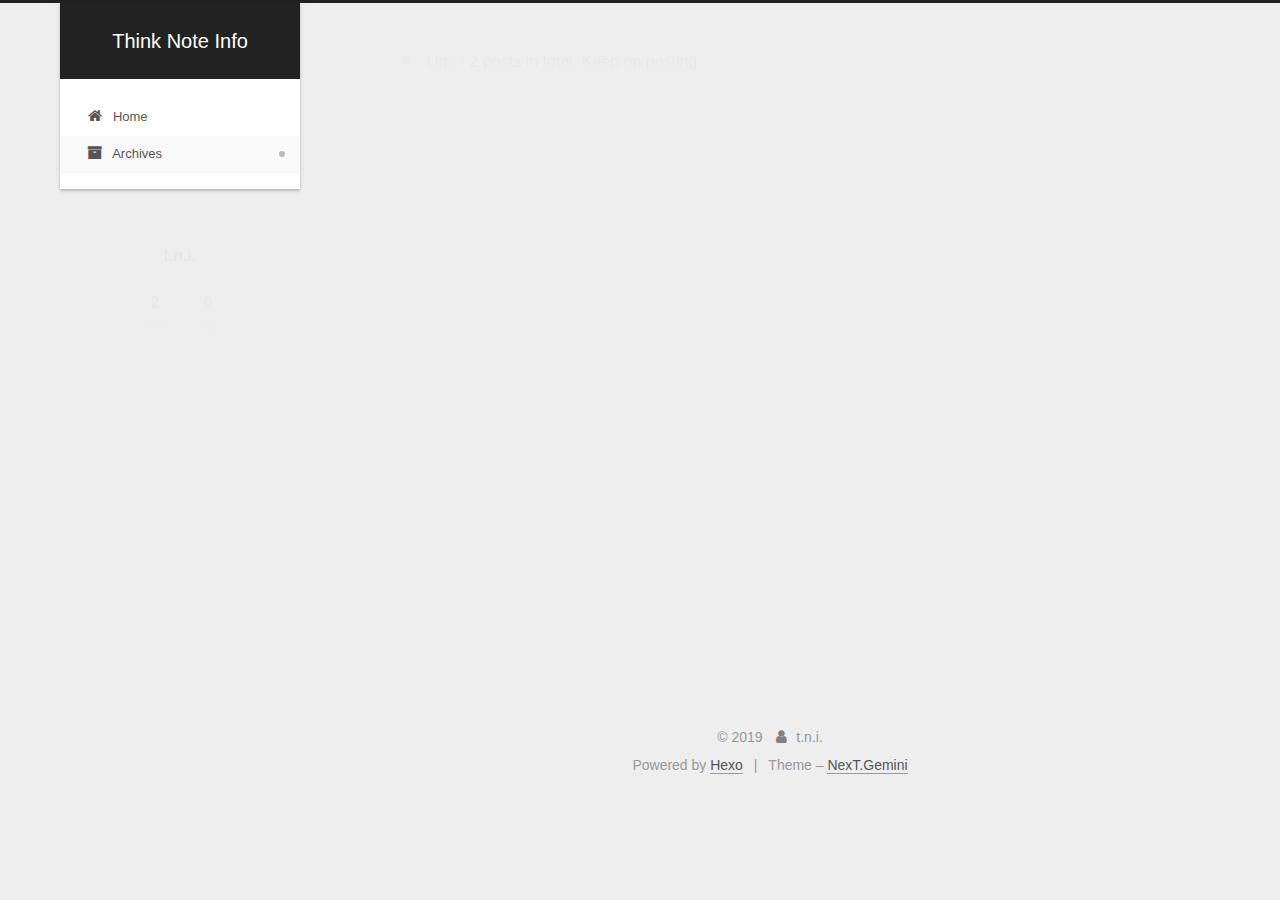
==== commit 55a5ed1b: "Site updated: 2019-02-18 18:23:02" ====
--- a/archives/index.html
+++ b/archives/index.html
@@ -1,542 +1,695 @@
 <!DOCTYPE html>
-<html>
+
+
+
+
+
+
+
+
+
+
+
+
+  
+
+
+<html class="theme-next gemini use-motion" lang="">
 <head><meta name="generator" content="Hexo 3.8.0">
-  <meta charset="utf-8">
-  
-  <meta name="renderer" content="webkit">
-  <meta http-equiv="X-UA-Compatible" content="IE=edge">
-  <link rel="dns-prefetch" href="http://yoursite.com">
-  <title>Archives | Hexo</title>
-  <meta name="viewport" content="width=device-width, initial-scale=1, maximum-scale=1">
+  <meta charset="UTF-8">
+<meta http-equiv="X-UA-Compatible" content="IE=edge">
+<meta name="viewport" content="width=device-width, initial-scale=1, maximum-scale=2">
+<meta name="theme-color" content="#222">
+
+
+
+
+
+
+
+
+
+
+
+
+
+
+
+
+
+
+
+
+
+
+
+
+
+
+
+
+
+
+
+
+<link href="/lib/font-awesome/css/font-awesome.min.css?v=4.6.2" rel="stylesheet" type="text/css">
+
+<link href="/css/main.css?v=6.6.0" rel="stylesheet" type="text/css">
+
+
+  <link rel="apple-touch-icon" sizes="180x180" href="/images/apple-touch-icon-next.png?v=6.6.0">
+
+
+  <link rel="icon" type="image/png" sizes="32x32" href="/images/favicon-32x32-next.png?v=6.6.0">
+
+
+  <link rel="icon" type="image/png" sizes="16x16" href="/images/favicon-16x16-next.png?v=6.6.0">
+
+
+  <link rel="mask-icon" href="/images/logo.svg?v=6.6.0" color="#222">
+
+
+
+
+
+
+
+
+
+<script id="hexo.configurations">
+  var NexT = window.NexT || {};
+  var CONFIG = {
+    root: '/',
+    scheme: 'Gemini',
+    version: '6.6.0',
+    sidebar: {"position":"left","display":"post","offset":12,"b2t":false,"scrollpercent":false,"onmobile":false},
+    fancybox: false,
+    fastclick: false,
+    lazyload: false,
+    tabs: true,
+    motion: {"enable":true,"async":false,"transition":{"post_block":"fadeIn","post_header":"slideDownIn","post_body":"slideDownIn","coll_header":"slideLeftIn","sidebar":"slideUpIn"}},
+    algolia: {
+      applicationID: '',
+      apiKey: '',
+      indexName: '',
+      hits: {"per_page":10},
+      labels: {"input_placeholder":"Search for Posts","hits_empty":"We didn't find any results for the search: ${query}","hits_stats":"${hits} results found in ${time} ms"}
+    }
+  };
+</script>
+
+
+  
+
+
+
+
   <meta property="og:type" content="website">
-<meta property="og:title" content="Hexo">
-<meta property="og:url" content="http://yoursite.com/archives/index.html">
-<meta property="og:site_name" content="Hexo">
+<meta property="og:title" content="Think Note Info">
+<meta property="og:url" content="http://thinknoteinfo.github.io/archives/index.html">
+<meta property="og:site_name" content="Think Note Info">
 <meta property="og:locale" content="default">
 <meta name="twitter:card" content="summary">
-<meta name="twitter:title" content="Hexo">
-  
-    <link rel="alternative" href="/atom.xml" title="Hexo" type="application/atom+xml">
-  
-  
-    <link rel="icon" href="/favicon.png">
-  
-  <link rel="stylesheet" type="text/css" href="/./main.0cf68a.css">
-  <style type="text/css">
-  
-    #container.show {
-      background: linear-gradient(200deg,#a0cfe4,#e8c37e);
+<meta name="twitter:title" content="Think Note Info">
+
+
+
+
+
+
+  <link rel="canonical" href="http://thinknoteinfo.github.io/archives/">
+
+
+
+<script id="page.configurations">
+  CONFIG.page = {
+    sidebar: "",
+  };
+</script>
+
+  <title>Archive | Think Note Info</title>
+  
+
+
+
+
+<script async src="https://www.googletagmanager.com/gtag/js?id=UA-131151296-1"></script>
+<script>
+  window.dataLayer = window.dataLayer || [];
+  function gtag(){dataLayer.push(arguments);}
+  gtag('js', new Date());
+
+  gtag('config', 'UA-131151296-1');
+</script>
+
+
+
+
+
+
+
+
+
+  <noscript>
+  <style>
+    .use-motion .motion-element,
+    .use-motion .brand,
+    .use-motion .menu-item,
+    .sidebar-inner,
+    .use-motion .post-block,
+    .use-motion .pagination,
+    .use-motion .comments,
+    .use-motion .post-header,
+    .use-motion .post-body,
+    .use-motion .collection-title { opacity: initial; }
+
+    .use-motion .logo,
+    .use-motion .site-title,
+    .use-motion .site-subtitle {
+      opacity: initial;
+      top: initial;
     }
+
+    .use-motion .logo-line-before i { left: initial; }
+    .use-motion .logo-line-after i { right: initial; }
   </style>
-  
-
-  
+</noscript>
 
 </head>
-</html>
-<body>
-  <div id="container" q-class="show:isCtnShow">
-    <canvas id="anm-canvas" class="anm-canvas"></canvas>
-    <div class="left-col" q-class="show:isShow">
-      
-<div class="overlay" style="background: #4d4d4d"></div>
-<div class="intrude-less">
-	<header id="header" class="inner">
-		<a href="/" class="profilepic">
-			<img src="" class="js-avatar">
-		</a>
-		<hgroup>
-		  <h1 class="header-author"><a href="/">John Doe</a></h1>
-		</hgroup>
-		
-
-		<nav class="header-menu">
-			<ul>
-			
-				<li><a href="/">主页</a></li>
-	        
-				<li><a href="/tags/随笔/">随笔</a></li>
-	        
-			</ul>
-		</nav>
-		<nav class="header-smart-menu">
-    		
-    			
-    			<a q-on="click: openSlider(e, 'innerArchive')" href="javascript:void(0)">所有文章</a>
-    			
+
+<body itemscope="" itemtype="http://schema.org/WebPage" lang="default">
+
+  
+  
+    
+  
+
+  <div class="container sidebar-position-left page-archive">
+    <div class="headband"></div>
+
+    <header id="header" class="header" itemscope="" itemtype="http://schema.org/WPHeader">
+      <div class="header-inner"><div class="site-brand-wrapper">
+  <div class="site-meta ">
+    
+
+    <div class="custom-logo-site-title">
+      <a href="/" class="brand" rel="start">
+        <span class="logo-line-before"><i></i></span>
+        <span class="site-title">Think Note Info</span>
+        <span class="logo-line-after"><i></i></span>
+      </a>
+    </div>
+    
+  </div>
+
+  <div class="site-nav-toggle">
+    <button aria-label="Toggle navigation bar">
+      <span class="btn-bar"></span>
+      <span class="btn-bar"></span>
+      <span class="btn-bar"></span>
+    </button>
+  </div>
+</div>
+
+
+
+<nav class="site-nav">
+  
+    <ul id="menu" class="menu">
+      
+        
+        
+        
+          
+          <li class="menu-item menu-item-home">
+
+    
+    
+    
+      
+    
+
+    
+
+    <a href="/" rel="section"><i class="menu-item-icon fa fa-fw fa-home"></i> <br>Home</a>
+
+  </li>
+        
+        
+        
+          
+          <li class="menu-item menu-item-archives menu-item-active">
+
+    
+    
+    
+      
+    
+
+    
+
+    <a href="/archives/" rel="section"><i class="menu-item-icon fa fa-fw fa-archive"></i> <br>Archives</a>
+
+  </li>
+
+      
+      
+    </ul>
+  
+
+  
+
+  
+</nav>
+
+
+
+  
+
+
+
+</div>
+    </header>
+
+    
+
+
+    <main id="main" class="main">
+      <div class="main-inner">
+        <div class="content-wrap">
+          
             
-    			
-    			<a q-on="click: openSlider(e, 'friends')" href="javascript:void(0)">友链</a>
-    			
+
+    
+    
+      
+      
+    
+      
+      
+    
+    
+
+  
+
+
+          
+          <div id="content" class="content">
             
-    			
-    			<a q-on="click: openSlider(e, 'aboutme')" href="javascript:void(0)">关于我</a>
-    			
+
+  
+  
+  
+  <div class="post-block archive">
+    <div id="posts" class="posts-collapse">
+      <span class="archive-move-on"></span>
+
+      
+      <span class="archive-page-counter">
+        
+        
+        
+          
+        
+        Um..! 2 posts in total. Keep on posting.
+      </span>
+      
+
+      
+
+        
+        
+        
+
+        
+          
+          <div class="collection-title">
+            <h1 class="archive-year" id="archive-year-2019">2019</h1>
+          </div>
+        
+        
+
+        
+
+  <article class="post post-type-normal" itemscope="" itemtype="http://schema.org/Article">
+    <header class="post-header">
+
+      <h2 class="post-title">
+        
+            <a class="post-title-link" href="/2019/02/18/car-suv/" itemprop="url">
+              
+                <span itemprop="name">Tips of Purchasing a BMW Car</span>
+              
+            </a>
+        
+      </h2>
+
+      <div class="post-meta">
+        <time class="post-time" itemprop="dateCreated" datetime="2019-02-18T17:44:41-08:00" content="2019-02-18">
+          02-18
+        </time>
+      </div>
+
+    </header>
+  </article>
+
+
+
+      
+
+        
+        
+        
+
+        
+          
+          <div class="collection-title">
+            <h1 class="archive-year" id="archive-year-2018">2018</h1>
+          </div>
+        
+        
+
+        
+
+  <article class="post post-type-normal" itemscope="" itemtype="http://schema.org/Article">
+    <header class="post-header">
+
+      <h2 class="post-title">
+        
+            <a class="post-title-link" href="/2018/12/19/snowboarding_beginner/" itemprop="url">
+              
+                <span itemprop="name">Snowboarding Beginner Videos</span>
+              
+            </a>
+        
+      </h2>
+
+      <div class="post-meta">
+        <time class="post-time" itemprop="dateCreated" datetime="2018-12-19T16:21:12-08:00" content="2018-12-19">
+          12-19
+        </time>
+      </div>
+
+    </header>
+  </article>
+
+
+
+      
+
+    </div>
+  </div>
+  
+  
+  
+
+  
+
+
+
+          </div>
+          
+
+        </div>
+        
+          
+  
+  <div class="sidebar-toggle">
+    <div class="sidebar-toggle-line-wrap">
+      <span class="sidebar-toggle-line sidebar-toggle-line-first"></span>
+      <span class="sidebar-toggle-line sidebar-toggle-line-middle"></span>
+      <span class="sidebar-toggle-line sidebar-toggle-line-last"></span>
+    </div>
+  </div>
+
+  <aside id="sidebar" class="sidebar">
+    
+    <div class="sidebar-inner">
+
+      
+
+      
+
+      <div class="site-overview-wrap sidebar-panel sidebar-panel-active">
+        <div class="site-overview">
+          <div class="site-author motion-element" itemprop="author" itemscope="" itemtype="http://schema.org/Person">
             
-		</nav>
-		<nav class="header-nav">
-			<div class="social">
-				
-					<a class="github" target="_blank" href="#" title="github"><i class="icon-github"></i></a>
-		        
-					<a class="weibo" target="_blank" href="#" title="weibo"><i class="icon-weibo"></i></a>
-		        
-					<a class="rss" target="_blank" href="#" title="rss"><i class="icon-rss"></i></a>
-		        
-					<a class="zhihu" target="_blank" href="#" title="zhihu"><i class="icon-zhihu"></i></a>
-		        
-			</div>
-		</nav>
-	</header>		
-</div>
-
-    </div>
-    <div class="mid-col" q-class="show:isShow,hide:isShow|isFalse">
-      
-<nav id="mobile-nav">
-  	<div class="overlay js-overlay" style="background: #4d4d4d"></div>
-	<div class="btnctn js-mobile-btnctn">
-  		<div class="slider-trigger list" q-on="click: openSlider(e)"><i class="icon icon-sort"></i></div>
-	</div>
-	<div class="intrude-less">
-		<header id="header" class="inner">
-			<div class="profilepic">
-				<img src="" class="js-avatar">
-			</div>
-			<hgroup>
-			  <h1 class="header-author js-header-author">John Doe</h1>
-			</hgroup>
-			
-			
-			
-				
-			
-				
-			
-			
-			
-			<nav class="header-nav">
-				<div class="social">
-					
-						<a class="github" target="_blank" href="#" title="github"><i class="icon-github"></i></a>
-			        
-						<a class="weibo" target="_blank" href="#" title="weibo"><i class="icon-weibo"></i></a>
-			        
-						<a class="rss" target="_blank" href="#" title="rss"><i class="icon-rss"></i></a>
-			        
-						<a class="zhihu" target="_blank" href="#" title="zhihu"><i class="icon-zhihu"></i></a>
-			        
-				</div>
-			</nav>
-
-			<nav class="header-menu js-header-menu">
-				<ul style="width: 50%">
-				
-				
-					<li style="width: 50%"><a href="/">主页</a></li>
-		        
-					<li style="width: 50%"><a href="/tags/随笔/">随笔</a></li>
-		        
-				</ul>
-			</nav>
-		</header>				
-	</div>
-	<div class="mobile-mask" style="display:none" q-show="isShow"></div>
-</nav>
-
-      <div id="wrapper" class="body-wrap">
-        <div class="menu-l">
-          <div class="canvas-wrap">
-            <canvas data-colors="#eaeaea" data-sectionHeight="100" data-contentId="js-content" id="myCanvas1" class="anm-canvas"></canvas>
+              <p class="site-author-name" itemprop="name">t.n.i.</p>
+              <p class="site-description motion-element" itemprop="description"></p>
           </div>
-          <div id="js-content" class="content-ll">
+
+          
+            <nav class="site-state motion-element">
+              
+                <div class="site-state-item site-state-posts">
+                
+                  <a href="/archives/">
+                
+                    <span class="site-state-item-count">2</span>
+                    <span class="site-state-item-name">posts</span>
+                  </a>
+                </div>
+              
+
+              
+
+              
+                
+                
+                <div class="site-state-item site-state-tags">
+                  
+                    
+                    
+                      
+                    
+                      
+                    
+                      
+                    
+                      
+                    
+                      
+                    
+                      
+                    
+                    <span class="site-state-item-count">6</span>
+                    <span class="site-state-item-name">tags</span>
+                  
+                </div>
+              
+            </nav>
+          
+
+          
+
+          
+
+          
+
+          
+          
+
+          
             
-  
-  
-    
-    
-      
-      
-      <section class="archives-wrap">
-        <div class="archive-year-wrap">
-          <a href="/archives/2019" class="archive-year">2019</a>
-        </div>
-        <div class="archives">
-    
-    <article class="archive-article archive-type-tips">
-  <div class="archive-article-inner">
-    <header class="archive-article-header">
-      	<div class="article-meta">
-	      	<a href="/2019/02/18/car-suv/" class="archive-article-date">
-  	<time datetime="2019-02-19T01:44:41.000Z" itemprop="datePublished"><i class="icon-calendar icon"></i>2019-02-18</time>
-</a>
-        </div>
-    	 
-  
-    <h1 itemprop="name">
-      <a class="archive-article-title" href="/2019/02/18/car-suv/">Tips of Purchasing a BMW Car</a>
-    </h1>
-  
-
-        <div class="article-info info-on-right">
-          
-	<div class="article-tag tagcloud">
-		<i class="icon-price-tags icon"></i>
-		<ul class="article-tag-list">
-			 
-        		<li class="article-tag-list-item">
-        			<a href="javascript:void(0)" class="js-tag article-tag-list-link color4">BMW</a>
-        		</li>
-      		 
-        		<li class="article-tag-list-item">
-        			<a href="javascript:void(0)" class="js-tag article-tag-list-link color4">car</a>
-        		</li>
-      		 
-        		<li class="article-tag-list-item">
-        			<a href="javascript:void(0)" class="js-tag article-tag-list-link color4">suv</a>
-        		</li>
-      		 
-        		<li class="article-tag-list-item">
-        			<a href="javascript:void(0)" class="js-tag article-tag-list-link color5">tips</a>
-        		</li>
-      		
-		</ul>
-	</div>
-
-          
-
-        </div>
-        <div class="clearfix"></div>
-    </header>
-  </div>
-</article>
-  
-    
-    
-      
-        </div></section>
-      
-      
-      <section class="archives-wrap">
-        <div class="archive-year-wrap">
-          <a href="/archives/2018" class="archive-year">2018</a>
-        </div>
-        <div class="archives">
-    
-    <article class="archive-article archive-type-post">
-  <div class="archive-article-inner">
-    <header class="archive-article-header">
-      	<div class="article-meta">
-	      	<a href="/2018/12/19/snowboarding_beginner/" class="archive-article-date">
-  	<time datetime="2018-12-20T00:21:12.000Z" itemprop="datePublished"><i class="icon-calendar icon"></i>2018-12-19</time>
-</a>
-        </div>
-    	 
-  
-    <h1 itemprop="name">
-      <a class="archive-article-title" href="/2018/12/19/snowboarding_beginner/">Snowboarding Beginner Videos</a>
-    </h1>
-  
-
-        <div class="article-info info-on-right">
-          
-	<div class="article-tag tagcloud">
-		<i class="icon-price-tags icon"></i>
-		<ul class="article-tag-list">
-			 
-        		<li class="article-tag-list-item">
-        			<a href="javascript:void(0)" class="js-tag article-tag-list-link color3">snowboarding</a>
-        		</li>
-      		 
-        		<li class="article-tag-list-item">
-        			<a href="javascript:void(0)" class="js-tag article-tag-list-link color2">videos</a>
-        		</li>
-      		
-		</ul>
-	</div>
-
-          
-
-        </div>
-        <div class="clearfix"></div>
-    </header>
-  </div>
-</article>
-  
-  
-    </div></section>
-  
-
-    
-
-
-          </div>
+          
+          
+
         </div>
       </div>
-      <footer id="footer">
-  <div class="outer">
-    <div id="footer-info">
-    	<div class="footer-left">
-    		&copy; 2019 John Doe
-    	</div>
-      	<div class="footer-right">
-      		<a href="http://hexo.io/" target="_blank">Hexo</a>  Theme <a href="https://github.com/litten/hexo-theme-yilia" target="_blank">Yilia</a> by Litten
-      	</div>
+
+      
+
+      
+
     </div>
+  </aside>
+
+
+        
+      </div>
+    </main>
+
+    <footer id="footer" class="footer">
+      <div class="footer-inner">
+        <div class="copyright">&copy; <span itemprop="copyrightYear">2019</span>
+  <span class="with-love" id="animate">
+    <i class="fa fa-user"></i>
+  </span>
+  <span class="author" itemprop="copyrightHolder">t.n.i.</span>
+
+  
+
+  
+</div>
+
+
+  <div class="powered-by">Powered by <a href="https://hexo.io" class="theme-link" rel="noopener" target="_blank">Hexo</a></div>
+
+
+
+  <span class="post-meta-divider">|</span>
+
+
+
+  <div class="theme-info">Theme – <a href="https://theme-next.org" class="theme-link" rel="noopener" target="_blank">NexT.Gemini</a></div>
+
+
+
+
+        
+
+
+
+
+
+
+
+
+        
+      </div>
+    </footer>
+
+    
+      <div class="back-to-top">
+        <i class="fa fa-arrow-up"></i>
+        
+      </div>
+    
+
+    
+
+    
+
+    
   </div>
-</footer>
-    </div>
-    <script>
-	var yiliaConfig = {
-		mathjax: false,
-		isHome: false,
-		isPost: false,
-		isArchive: true,
-		isTag: false,
-		isCategory: false,
-		open_in_new: false,
-		toc_hide_index: true,
-		root: "/",
-		innerArchive: true,
-		showTags: false
-	}
+
+  
+
+<script>
+  if (Object.prototype.toString.call(window.Promise) !== '[object Function]') {
+    window.Promise = null;
+  }
 </script>
 
-<script>!function(t){function n(e){if(r[e])return r[e].exports;var i=r[e]={exports:{},id:e,loaded:!1};return t[e].call(i.exports,i,i.exports,n),i.loaded=!0,i.exports}var r={};n.m=t,n.c=r,n.p="./",n(0)}([function(t,n,r){r(195),t.exports=r(191)},function(t,n,r){var e=r(3),i=r(52),o=r(27),u=r(28),c=r(53),f="prototype",a=function(t,n,r){var s,l,h,v,p=t&a.F,d=t&a.G,y=t&a.S,g=t&a.P,b=t&a.B,m=d?e:y?e[n]||(e[n]={}):(e[n]||{})[f],x=d?i:i[n]||(i[n]={}),w=x[f]||(x[f]={});d&&(r=n);for(s in r)l=!p&&m&&void 0!==m[s],h=(l?m:r)[s],v=b&&l?c(h,e):g&&"function"==typeof h?c(Function.call,h):h,m&&u(m,s,h,t&a.U),x[s]!=h&&o(x,s,v),g&&w[s]!=h&&(w[s]=h)};e.core=i,a.F=1,a.G=2,a.S=4,a.P=8,a.B=16,a.W=32,a.U=64,a.R=128,t.exports=a},function(t,n,r){var e=r(6);t.exports=function(t){if(!e(t))throw TypeError(t+" is not an object!");return t}},function(t,n){var r=t.exports="undefined"!=typeof window&&window.Math==Math?window:"undefined"!=typeof self&&self.Math==Math?self:Function("return this")();"number"==typeof __g&&(__g=r)},function(t,n){t.exports=function(t){try{return!!t()}catch(t){return!0}}},function(t,n){var r=t.exports="undefined"!=typeof window&&window.Math==Math?window:"undefined"!=typeof self&&self.Math==Math?self:Function("return this")();"number"==typeof __g&&(__g=r)},function(t,n){t.exports=function(t){return"object"==typeof t?null!==t:"function"==typeof t}},function(t,n,r){var e=r(126)("wks"),i=r(76),o=r(3).Symbol,u="function"==typeof o;(t.exports=function(t){return e[t]||(e[t]=u&&o[t]||(u?o:i)("Symbol."+t))}).store=e},function(t,n){var r={}.hasOwnProperty;t.exports=function(t,n){return r.call(t,n)}},function(t,n,r){var e=r(94),i=r(33);t.exports=function(t){return e(i(t))}},function(t,n,r){t.exports=!r(4)(function(){return 7!=Object.defineProperty({},"a",{get:function(){return 7}}).a})},function(t,n,r){var e=r(2),i=r(167),o=r(50),u=Object.defineProperty;n.f=r(10)?Object.defineProperty:function(t,n,r){if(e(t),n=o(n,!0),e(r),i)try{return u(t,n,r)}catch(t){}if("get"in r||"set"in r)throw TypeError("Accessors not supported!");return"value"in r&&(t[n]=r.value),t}},function(t,n,r){t.exports=!r(18)(function(){return 7!=Object.defineProperty({},"a",{get:function(){return 7}}).a})},function(t,n,r){var e=r(14),i=r(22);t.exports=r(12)?function(t,n,r){return e.f(t,n,i(1,r))}:function(t,n,r){return t[n]=r,t}},function(t,n,r){var e=r(20),i=r(58),o=r(42),u=Object.defineProperty;n.f=r(12)?Object.defineProperty:function(t,n,r){if(e(t),n=o(n,!0),e(r),i)try{return u(t,n,r)}catch(t){}if("get"in r||"set"in r)throw TypeError("Accessors not supported!");return"value"in r&&(t[n]=r.value),t}},function(t,n,r){var e=r(40)("wks"),i=r(23),o=r(5).Symbol,u="function"==typeof o;(t.exports=function(t){return e[t]||(e[t]=u&&o[t]||(u?o:i)("Symbol."+t))}).store=e},function(t,n,r){var e=r(67),i=Math.min;t.exports=function(t){return t>0?i(e(t),9007199254740991):0}},function(t,n,r){var e=r(46);t.exports=function(t){return Object(e(t))}},function(t,n){t.exports=function(t){try{return!!t()}catch(t){return!0}}},function(t,n,r){var e=r(63),i=r(34);t.exports=Object.keys||function(t){return e(t,i)}},function(t,n,r){var e=r(21);t.exports=function(t){if(!e(t))throw TypeError(t+" is not an object!");return t}},function(t,n){t.exports=function(t){return"object"==typeof t?null!==t:"function"==typeof t}},function(t,n){t.exports=function(t,n){return{enumerable:!(1&t),configurable:!(2&t),writable:!(4&t),value:n}}},function(t,n){var r=0,e=Math.random();t.exports=function(t){return"Symbol(".concat(void 0===t?"":t,")_",(++r+e).toString(36))}},function(t,n){var r={}.hasOwnProperty;t.exports=function(t,n){return r.call(t,n)}},function(t,n){var r=t.exports={version:"2.4.0"};"number"==typeof __e&&(__e=r)},function(t,n){t.exports=function(t){if("function"!=typeof t)throw TypeError(t+" is not a function!");return t}},function(t,n,r){var e=r(11),i=r(66);t.exports=r(10)?function(t,n,r){return e.f(t,n,i(1,r))}:function(t,n,r){return t[n]=r,t}},function(t,n,r){var e=r(3),i=r(27),o=r(24),u=r(76)("src"),c="toString",f=Function[c],a=(""+f).split(c);r(52).inspectSource=function(t){return f.call(t)},(t.exports=function(t,n,r,c){var f="function"==typeof r;f&&(o(r,"name")||i(r,"name",n)),t[n]!==r&&(f&&(o(r,u)||i(r,u,t[n]?""+t[n]:a.join(String(n)))),t===e?t[n]=r:c?t[n]?t[n]=r:i(t,n,r):(delete t[n],i(t,n,r)))})(Function.prototype,c,function(){return"function"==typeof this&&this[u]||f.call(this)})},function(t,n,r){var e=r(1),i=r(4),o=r(46),u=function(t,n,r,e){var i=String(o(t)),u="<"+n;return""!==r&&(u+=" "+r+'="'+String(e).replace(/"/g,"&quot;")+'"'),u+">"+i+"</"+n+">"};t.exports=function(t,n){var r={};r[t]=n(u),e(e.P+e.F*i(function(){var n=""[t]('"');return n!==n.toLowerCase()||n.split('"').length>3}),"String",r)}},function(t,n,r){var e=r(115),i=r(46);t.exports=function(t){return e(i(t))}},function(t,n,r){var e=r(116),i=r(66),o=r(30),u=r(50),c=r(24),f=r(167),a=Object.getOwnPropertyDescriptor;n.f=r(10)?a:function(t,n){if(t=o(t),n=u(n,!0),f)try{return a(t,n)}catch(t){}if(c(t,n))return i(!e.f.call(t,n),t[n])}},function(t,n,r){var e=r(24),i=r(17),o=r(145)("IE_PROTO"),u=Object.prototype;t.exports=Object.getPrototypeOf||function(t){return t=i(t),e(t,o)?t[o]:"function"==typeof t.constructor&&t instanceof t.constructor?t.constructor.prototype:t instanceof Object?u:null}},function(t,n){t.exports=function(t){if(void 0==t)throw TypeError("Can't call method on  "+t);return t}},function(t,n){t.exports="constructor,hasOwnProperty,isPrototypeOf,propertyIsEnumerable,toLocaleString,toString,valueOf".split(",")},function(t,n){t.exports={}},function(t,n){t.exports=!0},function(t,n){n.f={}.propertyIsEnumerable},function(t,n,r){var e=r(14).f,i=r(8),o=r(15)("toStringTag");t.exports=function(t,n,r){t&&!i(t=r?t:t.prototype,o)&&e(t,o,{configurable:!0,value:n})}},function(t,n,r){var e=r(40)("keys"),i=r(23);t.exports=function(t){return e[t]||(e[t]=i(t))}},function(t,n,r){var e=r(5),i="__core-js_shared__",o=e[i]||(e[i]={});t.exports=function(t){return o[t]||(o[t]={})}},function(t,n){var r=Math.ceil,e=Math.floor;t.exports=function(t){return isNaN(t=+t)?0:(t>0?e:r)(t)}},function(t,n,r){var e=r(21);t.exports=function(t,n){if(!e(t))return t;var r,i;if(n&&"function"==typeof(r=t.toString)&&!e(i=r.call(t)))return i;if("function"==typeof(r=t.valueOf)&&!e(i=r.call(t)))return i;if(!n&&"function"==typeof(r=t.toString)&&!e(i=r.call(t)))return i;throw TypeError("Can't convert object to primitive value")}},function(t,n,r){var e=r(5),i=r(25),o=r(36),u=r(44),c=r(14).f;t.exports=function(t){var n=i.Symbol||(i.Symbol=o?{}:e.Symbol||{});"_"==t.charAt(0)||t in n||c(n,t,{value:u.f(t)})}},function(t,n,r){n.f=r(15)},function(t,n){var r={}.toString;t.exports=function(t){return r.call(t).slice(8,-1)}},function(t,n){t.exports=function(t){if(void 0==t)throw TypeError("Can't call method on  "+t);return t}},function(t,n,r){var e=r(4);t.exports=function(t,n){return!!t&&e(function(){n?t.call(null,function(){},1):t.call(null)})}},function(t,n,r){var e=r(53),i=r(115),o=r(17),u=r(16),c=r(203);t.exports=function(t,n){var r=1==t,f=2==t,a=3==t,s=4==t,l=6==t,h=5==t||l,v=n||c;return function(n,c,p){for(var d,y,g=o(n),b=i(g),m=e(c,p,3),x=u(b.length),w=0,S=r?v(n,x):f?v(n,0):void 0;x>w;w++)if((h||w in b)&&(d=b[w],y=m(d,w,g),t))if(r)S[w]=y;else if(y)switch(t){case 3:return!0;case 5:return d;case 6:return w;case 2:S.push(d)}else if(s)return!1;return l?-1:a||s?s:S}}},function(t,n,r){var e=r(1),i=r(52),o=r(4);t.exports=function(t,n){var r=(i.Object||{})[t]||Object[t],u={};u[t]=n(r),e(e.S+e.F*o(function(){r(1)}),"Object",u)}},function(t,n,r){var e=r(6);t.exports=function(t,n){if(!e(t))return t;var r,i;if(n&&"function"==typeof(r=t.toString)&&!e(i=r.call(t)))return i;if("function"==typeof(r=t.valueOf)&&!e(i=r.call(t)))return i;if(!n&&"function"==typeof(r=t.toString)&&!e(i=r.call(t)))return i;throw TypeError("Can't convert object to primitive value")}},function(t,n,r){var e=r(5),i=r(25),o=r(91),u=r(13),c="prototype",f=function(t,n,r){var a,s,l,h=t&f.F,v=t&f.G,p=t&f.S,d=t&f.P,y=t&f.B,g=t&f.W,b=v?i:i[n]||(i[n]={}),m=b[c],x=v?e:p?e[n]:(e[n]||{})[c];v&&(r=n);for(a in r)(s=!h&&x&&void 0!==x[a])&&a in b||(l=s?x[a]:r[a],b[a]=v&&"function"!=typeof x[a]?r[a]:y&&s?o(l,e):g&&x[a]==l?function(t){var n=function(n,r,e){if(this instanceof t){switch(arguments.length){case 0:return new t;case 1:return new t(n);case 2:return new t(n,r)}return new t(n,r,e)}return t.apply(this,arguments)};return n[c]=t[c],n}(l):d&&"function"==typeof l?o(Function.call,l):l,d&&((b.virtual||(b.virtual={}))[a]=l,t&f.R&&m&&!m[a]&&u(m,a,l)))};f.F=1,f.G=2,f.S=4,f.P=8,f.B=16,f.W=32,f.U=64,f.R=128,t.exports=f},function(t,n){var r=t.exports={version:"2.4.0"};"number"==typeof __e&&(__e=r)},function(t,n,r){var e=r(26);t.exports=function(t,n,r){if(e(t),void 0===n)return t;switch(r){case 1:return function(r){return t.call(n,r)};case 2:return function(r,e){return t.call(n,r,e)};case 3:return function(r,e,i){return t.call(n,r,e,i)}}return function(){return t.apply(n,arguments)}}},function(t,n,r){var e=r(183),i=r(1),o=r(126)("metadata"),u=o.store||(o.store=new(r(186))),c=function(t,n,r){var i=u.get(t);if(!i){if(!r)return;u.set(t,i=new e)}var o=i.get(n);if(!o){if(!r)return;i.set(n,o=new e)}return o},f=function(t,n,r){var e=c(n,r,!1);return void 0!==e&&e.has(t)},a=function(t,n,r){var e=c(n,r,!1);return void 0===e?void 0:e.get(t)},s=function(t,n,r,e){c(r,e,!0).set(t,n)},l=function(t,n){var r=c(t,n,!1),e=[];return r&&r.forEach(function(t,n){e.push(n)}),e},h=function(t){return void 0===t||"symbol"==typeof t?t:String(t)},v=function(t){i(i.S,"Reflect",t)};t.exports={store:u,map:c,has:f,get:a,set:s,keys:l,key:h,exp:v}},function(t,n,r){"use strict";if(r(10)){var e=r(69),i=r(3),o=r(4),u=r(1),c=r(127),f=r(152),a=r(53),s=r(68),l=r(66),h=r(27),v=r(73),p=r(67),d=r(16),y=r(75),g=r(50),b=r(24),m=r(180),x=r(114),w=r(6),S=r(17),_=r(137),O=r(70),E=r(32),P=r(71).f,j=r(154),F=r(76),M=r(7),A=r(48),N=r(117),T=r(146),I=r(155),k=r(80),L=r(123),R=r(74),C=r(130),D=r(160),U=r(11),W=r(31),G=U.f,B=W.f,V=i.RangeError,z=i.TypeError,q=i.Uint8Array,K="ArrayBuffer",J="Shared"+K,Y="BYTES_PER_ELEMENT",H="prototype",$=Array[H],X=f.ArrayBuffer,Q=f.DataView,Z=A(0),tt=A(2),nt=A(3),rt=A(4),et=A(5),it=A(6),ot=N(!0),ut=N(!1),ct=I.values,ft=I.keys,at=I.entries,st=$.lastIndexOf,lt=$.reduce,ht=$.reduceRight,vt=$.join,pt=$.sort,dt=$.slice,yt=$.toString,gt=$.toLocaleString,bt=M("iterator"),mt=M("toStringTag"),xt=F("typed_constructor"),wt=F("def_constructor"),St=c.CONSTR,_t=c.TYPED,Ot=c.VIEW,Et="Wrong length!",Pt=A(1,function(t,n){return Tt(T(t,t[wt]),n)}),jt=o(function(){return 1===new q(new Uint16Array([1]).buffer)[0]}),Ft=!!q&&!!q[H].set&&o(function(){new q(1).set({})}),Mt=function(t,n){if(void 0===t)throw z(Et);var r=+t,e=d(t);if(n&&!m(r,e))throw V(Et);return e},At=function(t,n){var r=p(t);if(r<0||r%n)throw V("Wrong offset!");return r},Nt=function(t){if(w(t)&&_t in t)return t;throw z(t+" is not a typed array!")},Tt=function(t,n){if(!(w(t)&&xt in t))throw z("It is not a typed array constructor!");return new t(n)},It=function(t,n){return kt(T(t,t[wt]),n)},kt=function(t,n){for(var r=0,e=n.length,i=Tt(t,e);e>r;)i[r]=n[r++];return i},Lt=function(t,n,r){G(t,n,{get:function(){return this._d[r]}})},Rt=function(t){var n,r,e,i,o,u,c=S(t),f=arguments.length,s=f>1?arguments[1]:void 0,l=void 0!==s,h=j(c);if(void 0!=h&&!_(h)){for(u=h.call(c),e=[],n=0;!(o=u.next()).done;n++)e.push(o.value);c=e}for(l&&f>2&&(s=a(s,arguments[2],2)),n=0,r=d(c.length),i=Tt(this,r);r>n;n++)i[n]=l?s(c[n],n):c[n];return i},Ct=function(){for(var t=0,n=arguments.length,r=Tt(this,n);n>t;)r[t]=arguments[t++];return r},Dt=!!q&&o(function(){gt.call(new q(1))}),Ut=function(){return gt.apply(Dt?dt.call(Nt(this)):Nt(this),arguments)},Wt={copyWithin:function(t,n){return D.call(Nt(this),t,n,arguments.length>2?arguments[2]:void 0)},every:function(t){return rt(Nt(this),t,arguments.length>1?arguments[1]:void 0)},fill:function(t){return C.apply(Nt(this),arguments)},filter:function(t){return It(this,tt(Nt(this),t,arguments.length>1?arguments[1]:void 0))},find:function(t){return et(Nt(this),t,arguments.length>1?arguments[1]:void 0)},findIndex:function(t){return it(Nt(this),t,arguments.length>1?arguments[1]:void 0)},forEach:function(t){Z(Nt(this),t,arguments.length>1?arguments[1]:void 0)},indexOf:function(t){return ut(Nt(this),t,arguments.length>1?arguments[1]:void 0)},includes:function(t){return ot(Nt(this),t,arguments.length>1?arguments[1]:void 0)},join:function(t){return vt.apply(Nt(this),arguments)},lastIndexOf:function(t){return st.apply(Nt(this),arguments)},map:function(t){return Pt(Nt(this),t,arguments.length>1?arguments[1]:void 0)},reduce:function(t){return lt.apply(Nt(this),arguments)},reduceRight:function(t){return ht.apply(Nt(this),arguments)},reverse:function(){for(var t,n=this,r=Nt(n).length,e=Math.floor(r/2),i=0;i<e;)t=n[i],n[i++]=n[--r],n[r]=t;return n},some:function(t){return nt(Nt(this),t,arguments.length>1?arguments[1]:void 0)},sort:function(t){return pt.call(Nt(this),t)},subarray:function(t,n){var r=Nt(this),e=r.length,i=y(t,e);return new(T(r,r[wt]))(r.buffer,r.byteOffset+i*r.BYTES_PER_ELEMENT,d((void 0===n?e:y(n,e))-i))}},Gt=function(t,n){return It(this,dt.call(Nt(this),t,n))},Bt=function(t){Nt(this);var n=At(arguments[1],1),r=this.length,e=S(t),i=d(e.length),o=0;if(i+n>r)throw V(Et);for(;o<i;)this[n+o]=e[o++]},Vt={entries:function(){return at.call(Nt(this))},keys:function(){return ft.call(Nt(this))},values:function(){return ct.call(Nt(this))}},zt=function(t,n){return w(t)&&t[_t]&&"symbol"!=typeof n&&n in t&&String(+n)==String(n)},qt=function(t,n){return zt(t,n=g(n,!0))?l(2,t[n]):B(t,n)},Kt=function(t,n,r){return!(zt(t,n=g(n,!0))&&w(r)&&b(r,"value"))||b(r,"get")||b(r,"set")||r.configurable||b(r,"writable")&&!r.writable||b(r,"enumerable")&&!r.enumerable?G(t,n,r):(t[n]=r.value,t)};St||(W.f=qt,U.f=Kt),u(u.S+u.F*!St,"Object",{getOwnPropertyDescriptor:qt,defineProperty:Kt}),o(function(){yt.call({})})&&(yt=gt=function(){return vt.call(this)});var Jt=v({},Wt);v(Jt,Vt),h(Jt,bt,Vt.values),v(Jt,{slice:Gt,set:Bt,constructor:function(){},toString:yt,toLocaleString:Ut}),Lt(Jt,"buffer","b"),Lt(Jt,"byteOffset","o"),Lt(Jt,"byteLength","l"),Lt(Jt,"length","e"),G(Jt,mt,{get:function(){return this[_t]}}),t.exports=function(t,n,r,f){f=!!f;var a=t+(f?"Clamped":"")+"Array",l="Uint8Array"!=a,v="get"+t,p="set"+t,y=i[a],g=y||{},b=y&&E(y),m=!y||!c.ABV,S={},_=y&&y[H],j=function(t,r){var e=t._d;return e.v[v](r*n+e.o,jt)},F=function(t,r,e){var i=t._d;f&&(e=(e=Math.round(e))<0?0:e>255?255:255&e),i.v[p](r*n+i.o,e,jt)},M=function(t,n){G(t,n,{get:function(){return j(this,n)},set:function(t){return F(this,n,t)},enumerable:!0})};m?(y=r(function(t,r,e,i){s(t,y,a,"_d");var o,u,c,f,l=0,v=0;if(w(r)){if(!(r instanceof X||(f=x(r))==K||f==J))return _t in r?kt(y,r):Rt.call(y,r);o=r,v=At(e,n);var p=r.byteLength;if(void 0===i){if(p%n)throw V(Et);if((u=p-v)<0)throw V(Et)}else if((u=d(i)*n)+v>p)throw V(Et);c=u/n}else c=Mt(r,!0),u=c*n,o=new X(u);for(h(t,"_d",{b:o,o:v,l:u,e:c,v:new Q(o)});l<c;)M(t,l++)}),_=y[H]=O(Jt),h(_,"constructor",y)):L(function(t){new y(null),new y(t)},!0)||(y=r(function(t,r,e,i){s(t,y,a);var o;return w(r)?r instanceof X||(o=x(r))==K||o==J?void 0!==i?new g(r,At(e,n),i):void 0!==e?new g(r,At(e,n)):new g(r):_t in r?kt(y,r):Rt.call(y,r):new g(Mt(r,l))}),Z(b!==Function.prototype?P(g).concat(P(b)):P(g),function(t){t in y||h(y,t,g[t])}),y[H]=_,e||(_.constructor=y));var A=_[bt],N=!!A&&("values"==A.name||void 0==A.name),T=Vt.values;h(y,xt,!0),h(_,_t,a),h(_,Ot,!0),h(_,wt,y),(f?new y(1)[mt]==a:mt in _)||G(_,mt,{get:function(){return a}}),S[a]=y,u(u.G+u.W+u.F*(y!=g),S),u(u.S,a,{BYTES_PER_ELEMENT:n,from:Rt,of:Ct}),Y in _||h(_,Y,n),u(u.P,a,Wt),R(a),u(u.P+u.F*Ft,a,{set:Bt}),u(u.P+u.F*!N,a,Vt),u(u.P+u.F*(_.toString!=yt),a,{toString:yt}),u(u.P+u.F*o(function(){new y(1).slice()}),a,{slice:Gt}),u(u.P+u.F*(o(function(){return[1,2].toLocaleString()!=new y([1,2]).toLocaleString()})||!o(function(){_.toLocaleString.call([1,2])})),a,{toLocaleString:Ut}),k[a]=N?A:T,e||N||h(_,bt,T)}}else t.exports=function(){}},function(t,n){var r={}.toString;t.exports=function(t){return r.call(t).slice(8,-1)}},function(t,n,r){var e=r(21),i=r(5).document,o=e(i)&&e(i.createElement);t.exports=function(t){return o?i.createElement(t):{}}},function(t,n,r){t.exports=!r(12)&&!r(18)(function(){return 7!=Object.defineProperty(r(57)("div"),"a",{get:function(){return 7}}).a})},function(t,n,r){"use strict";var e=r(36),i=r(51),o=r(64),u=r(13),c=r(8),f=r(35),a=r(96),s=r(38),l=r(103),h=r(15)("iterator"),v=!([].keys&&"next"in[].keys()),p="keys",d="values",y=function(){return this};t.exports=function(t,n,r,g,b,m,x){a(r,n,g);var w,S,_,O=function(t){if(!v&&t in F)return F[t];switch(t){case p:case d:return function(){return new r(this,t)}}return function(){return new r(this,t)}},E=n+" Iterator",P=b==d,j=!1,F=t.prototype,M=F[h]||F["@@iterator"]||b&&F[b],A=M||O(b),N=b?P?O("entries"):A:void 0,T="Array"==n?F.entries||M:M;if(T&&(_=l(T.call(new t)))!==Object.prototype&&(s(_,E,!0),e||c(_,h)||u(_,h,y)),P&&M&&M.name!==d&&(j=!0,A=function(){return M.call(this)}),e&&!x||!v&&!j&&F[h]||u(F,h,A),f[n]=A,f[E]=y,b)if(w={values:P?A:O(d),keys:m?A:O(p),entries:N},x)for(S in w)S in F||o(F,S,w[S]);else i(i.P+i.F*(v||j),n,w);return w}},function(t,n,r){var e=r(20),i=r(100),o=r(34),u=r(39)("IE_PROTO"),c=function(){},f="prototype",a=function(){var t,n=r(57)("iframe"),e=o.length;for(n.style.display="none",r(93).appendChild(n),n.src="javascript:",t=n.contentWindow.document,t.open(),t.write("<script>document.F=Object<\/script>"),t.close(),a=t.F;e--;)delete a[f][o[e]];return a()};t.exports=Object.create||function(t,n){var r;return null!==t?(c[f]=e(t),r=new c,c[f]=null,r[u]=t):r=a(),void 0===n?r:i(r,n)}},function(t,n,r){var e=r(63),i=r(34).concat("length","prototype");n.f=Object.getOwnPropertyNames||function(t){return e(t,i)}},function(t,n){n.f=Object.getOwnPropertySymbols},function(t,n,r){var e=r(8),i=r(9),o=r(90)(!1),u=r(39)("IE_PROTO");t.exports=function(t,n){var r,c=i(t),f=0,a=[];for(r in c)r!=u&&e(c,r)&&a.push(r);for(;n.length>f;)e(c,r=n[f++])&&(~o(a,r)||a.push(r));return a}},function(t,n,r){t.exports=r(13)},function(t,n,r){var e=r(76)("meta"),i=r(6),o=r(24),u=r(11).f,c=0,f=Object.isExtensible||function(){return!0},a=!r(4)(function(){return f(Object.preventExtensions({}))}),s=function(t){u(t,e,{value:{i:"O"+ ++c,w:{}}})},l=function(t,n){if(!i(t))return"symbol"==typeof t?t:("string"==typeof t?"S":"P")+t;if(!o(t,e)){if(!f(t))return"F";if(!n)return"E";s(t)}return t[e].i},h=function(t,n){if(!o(t,e)){if(!f(t))return!0;if(!n)return!1;s(t)}return t[e].w},v=function(t){return a&&p.NEED&&f(t)&&!o(t,e)&&s(t),t},p=t.exports={KEY:e,NEED:!1,fastKey:l,getWeak:h,onFreeze:v}},function(t,n){t.exports=function(t,n){return{enumerable:!(1&t),configurable:!(2&t),writable:!(4&t),value:n}}},function(t,n){var r=Math.ceil,e=Math.floor;t.exports=function(t){return isNaN(t=+t)?0:(t>0?e:r)(t)}},function(t,n){t.exports=function(t,n,r,e){if(!(t instanceof n)||void 0!==e&&e in t)throw TypeError(r+": incorrect invocation!");return t}},function(t,n){t.exports=!1},function(t,n,r){var e=r(2),i=r(173),o=r(133),u=r(145)("IE_PROTO"),c=function(){},f="prototype",a=function(){var t,n=r(132)("iframe"),e=o.length;for(n.style.display="none",r(135).appendChild(n),n.src="javascript:",t=n.contentWindow.document,t.open(),t.write("<script>document.F=Object<\/script>"),t.close(),a=t.F;e--;)delete a[f][o[e]];return a()};t.exports=Object.create||function(t,n){var r;return null!==t?(c[f]=e(t),r=new c,c[f]=null,r[u]=t):r=a(),void 0===n?r:i(r,n)}},function(t,n,r){var e=r(175),i=r(133).concat("length","prototype");n.f=Object.getOwnPropertyNames||function(t){return e(t,i)}},function(t,n,r){var e=r(175),i=r(133);t.exports=Object.keys||function(t){return e(t,i)}},function(t,n,r){var e=r(28);t.exports=function(t,n,r){for(var i in n)e(t,i,n[i],r);return t}},function(t,n,r){"use strict";var e=r(3),i=r(11),o=r(10),u=r(7)("species");t.exports=function(t){var n=e[t];o&&n&&!n[u]&&i.f(n,u,{configurable:!0,get:function(){return this}})}},function(t,n,r){var e=r(67),i=Math.max,o=Math.min;t.exports=function(t,n){return t=e(t),t<0?i(t+n,0):o(t,n)}},function(t,n){var r=0,e=Math.random();t.exports=function(t){return"Symbol(".concat(void 0===t?"":t,")_",(++r+e).toString(36))}},function(t,n,r){var e=r(33);t.exports=function(t){return Object(e(t))}},function(t,n,r){var e=r(7)("unscopables"),i=Array.prototype;void 0==i[e]&&r(27)(i,e,{}),t.exports=function(t){i[e][t]=!0}},function(t,n,r){var e=r(53),i=r(169),o=r(137),u=r(2),c=r(16),f=r(154),a={},s={},n=t.exports=function(t,n,r,l,h){var v,p,d,y,g=h?function(){return t}:f(t),b=e(r,l,n?2:1),m=0;if("function"!=typeof g)throw TypeError(t+" is not iterable!");if(o(g)){for(v=c(t.length);v>m;m++)if((y=n?b(u(p=t[m])[0],p[1]):b(t[m]))===a||y===s)return y}else for(d=g.call(t);!(p=d.next()).done;)if((y=i(d,b,p.value,n))===a||y===s)return y};n.BREAK=a,n.RETURN=s},function(t,n){t.exports={}},function(t,n,r){var e=r(11).f,i=r(24),o=r(7)("toStringTag");t.exports=function(t,n,r){t&&!i(t=r?t:t.prototype,o)&&e(t,o,{configurable:!0,value:n})}},function(t,n,r){var e=r(1),i=r(46),o=r(4),u=r(150),c="["+u+"]",f="​-",a=RegExp("^"+c+c+"*"),s=RegExp(c+c+"*$"),l=function(t,n,r){var i={},c=o(function(){return!!u[t]()||f[t]()!=f}),a=i[t]=c?n(h):u[t];r&&(i[r]=a),e(e.P+e.F*c,"String",i)},h=l.trim=function(t,n){return t=String(i(t)),1&n&&(t=t.replace(a,"")),2&n&&(t=t.replace(s,"")),t};t.exports=l},function(t,n,r){t.exports={default:r(86),__esModule:!0}},function(t,n,r){t.exports={default:r(87),__esModule:!0}},function(t,n,r){"use strict";function e(t){return t&&t.__esModule?t:{default:t}}n.__esModule=!0;var i=r(84),o=e(i),u=r(83),c=e(u),f="function"==typeof c.default&&"symbol"==typeof o.default?function(t){return typeof t}:function(t){return t&&"function"==typeof c.default&&t.constructor===c.default&&t!==c.default.prototype?"symbol":typeof t};n.default="function"==typeof c.default&&"symbol"===f(o.default)?function(t){return void 0===t?"undefined":f(t)}:function(t){return t&&"function"==typeof c.default&&t.constructor===c.default&&t!==c.default.prototype?"symbol":void 0===t?"undefined":f(t)}},function(t,n,r){r(110),r(108),r(111),r(112),t.exports=r(25).Symbol},function(t,n,r){r(109),r(113),t.exports=r(44).f("iterator")},function(t,n){t.exports=function(t){if("function"!=typeof t)throw TypeError(t+" is not a function!");return t}},function(t,n){t.exports=function(){}},function(t,n,r){var e=r(9),i=r(106),o=r(105);t.exports=function(t){return function(n,r,u){var c,f=e(n),a=i(f.length),s=o(u,a);if(t&&r!=r){for(;a>s;)if((c=f[s++])!=c)return!0}else for(;a>s;s++)if((t||s in f)&&f[s]===r)return t||s||0;return!t&&-1}}},function(t,n,r){var e=r(88);t.exports=function(t,n,r){if(e(t),void 0===n)return t;switch(r){case 1:return function(r){return t.call(n,r)};case 2:return function(r,e){return t.call(n,r,e)};case 3:return function(r,e,i){return t.call(n,r,e,i)}}return function(){return t.apply(n,arguments)}}},function(t,n,r){var e=r(19),i=r(62),o=r(37);t.exports=function(t){var n=e(t),r=i.f;if(r)for(var u,c=r(t),f=o.f,a=0;c.length>a;)f.call(t,u=c[a++])&&n.push(u);return n}},function(t,n,r){t.exports=r(5).document&&document.documentElement},function(t,n,r){var e=r(56);t.exports=Object("z").propertyIsEnumerable(0)?Object:function(t){return"String"==e(t)?t.split(""):Object(t)}},function(t,n,r){var e=r(56);t.exports=Array.isArray||function(t){return"Array"==e(t)}},function(t,n,r){"use strict";var e=r(60),i=r(22),o=r(38),u={};r(13)(u,r(15)("iterator"),function(){return this}),t.exports=function(t,n,r){t.prototype=e(u,{next:i(1,r)}),o(t,n+" Iterator")}},function(t,n){t.exports=function(t,n){return{value:n,done:!!t}}},function(t,n,r){var e=r(19),i=r(9);t.exports=function(t,n){for(var r,o=i(t),u=e(o),c=u.length,f=0;c>f;)if(o[r=u[f++]]===n)return r}},function(t,n,r){var e=r(23)("meta"),i=r(21),o=r(8),u=r(14).f,c=0,f=Object.isExtensible||function(){return!0},a=!r(18)(function(){return f(Object.preventExtensions({}))}),s=function(t){u(t,e,{value:{i:"O"+ ++c,w:{}}})},l=function(t,n){if(!i(t))return"symbol"==typeof t?t:("string"==typeof t?"S":"P")+t;if(!o(t,e)){if(!f(t))return"F";if(!n)return"E";s(t)}return t[e].i},h=function(t,n){if(!o(t,e)){if(!f(t))return!0;if(!n)return!1;s(t)}return t[e].w},v=function(t){return a&&p.NEED&&f(t)&&!o(t,e)&&s(t),t},p=t.exports={KEY:e,NEED:!1,fastKey:l,getWeak:h,onFreeze:v}},function(t,n,r){var e=r(14),i=r(20),o=r(19);t.exports=r(12)?Object.defineProperties:function(t,n){i(t);for(var r,u=o(n),c=u.length,f=0;c>f;)e.f(t,r=u[f++],n[r]);return t}},function(t,n,r){var e=r(37),i=r(22),o=r(9),u=r(42),c=r(8),f=r(58),a=Object.getOwnPropertyDescriptor;n.f=r(12)?a:function(t,n){if(t=o(t),n=u(n,!0),f)try{return a(t,n)}catch(t){}if(c(t,n))return i(!e.f.call(t,n),t[n])}},function(t,n,r){var e=r(9),i=r(61).f,o={}.toString,u="object"==typeof window&&window&&Object.getOwnPropertyNames?Object.getOwnPropertyNames(window):[],c=function(t){try{return i(t)}catch(t){return u.slice()}};t.exports.f=function(t){return u&&"[object Window]"==o.call(t)?c(t):i(e(t))}},function(t,n,r){var e=r(8),i=r(77),o=r(39)("IE_PROTO"),u=Object.prototype;t.exports=Object.getPrototypeOf||function(t){return t=i(t),e(t,o)?t[o]:"function"==typeof t.constructor&&t instanceof t.constructor?t.constructor.prototype:t instanceof Object?u:null}},function(t,n,r){var e=r(41),i=r(33);t.exports=function(t){return function(n,r){var o,u,c=String(i(n)),f=e(r),a=c.length;return f<0||f>=a?t?"":void 0:(o=c.charCodeAt(f),o<55296||o>56319||f+1===a||(u=c.charCodeAt(f+1))<56320||u>57343?t?c.charAt(f):o:t?c.slice(f,f+2):u-56320+(o-55296<<10)+65536)}}},function(t,n,r){var e=r(41),i=Math.max,o=Math.min;t.exports=function(t,n){return t=e(t),t<0?i(t+n,0):o(t,n)}},function(t,n,r){var e=r(41),i=Math.min;t.exports=function(t){return t>0?i(e(t),9007199254740991):0}},function(t,n,r){"use strict";var e=r(89),i=r(97),o=r(35),u=r(9);t.exports=r(59)(Array,"Array",function(t,n){this._t=u(t),this._i=0,this._k=n},function(){var t=this._t,n=this._k,r=this._i++;return!t||r>=t.length?(this._t=void 0,i(1)):"keys"==n?i(0,r):"values"==n?i(0,t[r]):i(0,[r,t[r]])},"values"),o.Arguments=o.Array,e("keys"),e("values"),e("entries")},function(t,n){},function(t,n,r){"use strict";var e=r(104)(!0);r(59)(String,"String",function(t){this._t=String(t),this._i=0},function(){var t,n=this._t,r=this._i;return r>=n.length?{value:void 0,done:!0}:(t=e(n,r),this._i+=t.length,{value:t,done:!1})})},function(t,n,r){"use strict";var e=r(5),i=r(8),o=r(12),u=r(51),c=r(64),f=r(99).KEY,a=r(18),s=r(40),l=r(38),h=r(23),v=r(15),p=r(44),d=r(43),y=r(98),g=r(92),b=r(95),m=r(20),x=r(9),w=r(42),S=r(22),_=r(60),O=r(102),E=r(101),P=r(14),j=r(19),F=E.f,M=P.f,A=O.f,N=e.Symbol,T=e.JSON,I=T&&T.stringify,k="prototype",L=v("_hidden"),R=v("toPrimitive"),C={}.propertyIsEnumerable,D=s("symbol-registry"),U=s("symbols"),W=s("op-symbols"),G=Object[k],B="function"==typeof N,V=e.QObject,z=!V||!V[k]||!V[k].findChild,q=o&&a(function(){return 7!=_(M({},"a",{get:function(){return M(this,"a",{value:7}).a}})).a})?function(t,n,r){var e=F(G,n);e&&delete G[n],M(t,n,r),e&&t!==G&&M(G,n,e)}:M,K=function(t){var n=U[t]=_(N[k]);return n._k=t,n},J=B&&"symbol"==typeof N.iterator?function(t){return"symbol"==typeof t}:function(t){return t instanceof N},Y=function(t,n,r){return t===G&&Y(W,n,r),m(t),n=w(n,!0),m(r),i(U,n)?(r.enumerable?(i(t,L)&&t[L][n]&&(t[L][n]=!1),r=_(r,{enumerable:S(0,!1)})):(i(t,L)||M(t,L,S(1,{})),t[L][n]=!0),q(t,n,r)):M(t,n,r)},H=function(t,n){m(t);for(var r,e=g(n=x(n)),i=0,o=e.length;o>i;)Y(t,r=e[i++],n[r]);return t},$=function(t,n){return void 0===n?_(t):H(_(t),n)},X=function(t){var n=C.call(this,t=w(t,!0));return!(this===G&&i(U,t)&&!i(W,t))&&(!(n||!i(this,t)||!i(U,t)||i(this,L)&&this[L][t])||n)},Q=function(t,n){if(t=x(t),n=w(n,!0),t!==G||!i(U,n)||i(W,n)){var r=F(t,n);return!r||!i(U,n)||i(t,L)&&t[L][n]||(r.enumerable=!0),r}},Z=function(t){for(var n,r=A(x(t)),e=[],o=0;r.length>o;)i(U,n=r[o++])||n==L||n==f||e.push(n);return e},tt=function(t){for(var n,r=t===G,e=A(r?W:x(t)),o=[],u=0;e.length>u;)!i(U,n=e[u++])||r&&!i(G,n)||o.push(U[n]);return o};B||(N=function(){if(this instanceof N)throw TypeError("Symbol is not a constructor!");var t=h(arguments.length>0?arguments[0]:void 0),n=function(r){this===G&&n.call(W,r),i(this,L)&&i(this[L],t)&&(this[L][t]=!1),q(this,t,S(1,r))};return o&&z&&q(G,t,{configurable:!0,set:n}),K(t)},c(N[k],"toString",function(){return this._k}),E.f=Q,P.f=Y,r(61).f=O.f=Z,r(37).f=X,r(62).f=tt,o&&!r(36)&&c(G,"propertyIsEnumerable",X,!0),p.f=function(t){return K(v(t))}),u(u.G+u.W+u.F*!B,{Symbol:N});for(var nt="hasInstance,isConcatSpreadable,iterator,match,replace,search,species,split,toPrimitive,toStringTag,unscopables".split(","),rt=0;nt.length>rt;)v(nt[rt++]);for(var nt=j(v.store),rt=0;nt.length>rt;)d(nt[rt++]);u(u.S+u.F*!B,"Symbol",{for:function(t){return i(D,t+="")?D[t]:D[t]=N(t)},keyFor:function(t){if(J(t))return y(D,t);throw TypeError(t+" is not a symbol!")},useSetter:function(){z=!0},useSimple:function(){z=!1}}),u(u.S+u.F*!B,"Object",{create:$,defineProperty:Y,defineProperties:H,getOwnPropertyDescriptor:Q,getOwnPropertyNames:Z,getOwnPropertySymbols:tt}),T&&u(u.S+u.F*(!B||a(function(){var t=N();return"[null]"!=I([t])||"{}"!=I({a:t})||"{}"!=I(Object(t))})),"JSON",{stringify:function(t){if(void 0!==t&&!J(t)){for(var n,r,e=[t],i=1;arguments.length>i;)e.push(arguments[i++]);return n=e[1],"function"==typeof n&&(r=n),!r&&b(n)||(n=function(t,n){if(r&&(n=r.call(this,t,n)),!J(n))return n}),e[1]=n,I.apply(T,e)}}}),N[k][R]||r(13)(N[k],R,N[k].valueOf),l(N,"Symbol"),l(Math,"Math",!0),l(e.JSON,"JSON",!0)},function(t,n,r){r(43)("asyncIterator")},function(t,n,r){r(43)("observable")},function(t,n,r){r(107);for(var e=r(5),i=r(13),o=r(35),u=r(15)("toStringTag"),c=["NodeList","DOMTokenList","MediaList","StyleSheetList","CSSRuleList"],f=0;f<5;f++){var a=c[f],s=e[a],l=s&&s.prototype;l&&!l[u]&&i(l,u,a),o[a]=o.Array}},function(t,n,r){var e=r(45),i=r(7)("toStringTag"),o="Arguments"==e(function(){return arguments}()),u=function(t,n){try{return t[n]}catch(t){}};t.exports=function(t){var n,r,c;return void 0===t?"Undefined":null===t?"Null":"string"==typeof(r=u(n=Object(t),i))?r:o?e(n):"Object"==(c=e(n))&&"function"==typeof n.callee?"Arguments":c}},function(t,n,r){var e=r(45);t.exports=Object("z").propertyIsEnumerable(0)?Object:function(t){return"String"==e(t)?t.split(""):Object(t)}},function(t,n){n.f={}.propertyIsEnumerable},function(t,n,r){var e=r(30),i=r(16),o=r(75);t.exports=function(t){return function(n,r,u){var c,f=e(n),a=i(f.length),s=o(u,a);if(t&&r!=r){for(;a>s;)if((c=f[s++])!=c)return!0}else for(;a>s;s++)if((t||s in f)&&f[s]===r)return t||s||0;return!t&&-1}}},function(t,n,r){"use strict";var e=r(3),i=r(1),o=r(28),u=r(73),c=r(65),f=r(79),a=r(68),s=r(6),l=r(4),h=r(123),v=r(81),p=r(136);t.exports=function(t,n,r,d,y,g){var b=e[t],m=b,x=y?"set":"add",w=m&&m.prototype,S={},_=function(t){var n=w[t];o(w,t,"delete"==t?function(t){return!(g&&!s(t))&&n.call(this,0===t?0:t)}:"has"==t?function(t){return!(g&&!s(t))&&n.call(this,0===t?0:t)}:"get"==t?function(t){return g&&!s(t)?void 0:n.call(this,0===t?0:t)}:"add"==t?function(t){return n.call(this,0===t?0:t),this}:function(t,r){return n.call(this,0===t?0:t,r),this})};if("function"==typeof m&&(g||w.forEach&&!l(function(){(new m).entries().next()}))){var O=new m,E=O[x](g?{}:-0,1)!=O,P=l(function(){O.has(1)}),j=h(function(t){new m(t)}),F=!g&&l(function(){for(var t=new m,n=5;n--;)t[x](n,n);return!t.has(-0)});j||(m=n(function(n,r){a(n,m,t);var e=p(new b,n,m);return void 0!=r&&f(r,y,e[x],e),e}),m.prototype=w,w.constructor=m),(P||F)&&(_("delete"),_("has"),y&&_("get")),(F||E)&&_(x),g&&w.clear&&delete w.clear}else m=d.getConstructor(n,t,y,x),u(m.prototype,r),c.NEED=!0;return v(m,t),S[t]=m,i(i.G+i.W+i.F*(m!=b),S),g||d.setStrong(m,t,y),m}},function(t,n,r){"use strict";var e=r(27),i=r(28),o=r(4),u=r(46),c=r(7);t.exports=function(t,n,r){var f=c(t),a=r(u,f,""[t]),s=a[0],l=a[1];o(function(){var n={};return n[f]=function(){return 7},7!=""[t](n)})&&(i(String.prototype,t,s),e(RegExp.prototype,f,2==n?function(t,n){return l.call(t,this,n)}:function(t){return l.call(t,this)}))}
-},function(t,n,r){"use strict";var e=r(2);t.exports=function(){var t=e(this),n="";return t.global&&(n+="g"),t.ignoreCase&&(n+="i"),t.multiline&&(n+="m"),t.unicode&&(n+="u"),t.sticky&&(n+="y"),n}},function(t,n){t.exports=function(t,n,r){var e=void 0===r;switch(n.length){case 0:return e?t():t.call(r);case 1:return e?t(n[0]):t.call(r,n[0]);case 2:return e?t(n[0],n[1]):t.call(r,n[0],n[1]);case 3:return e?t(n[0],n[1],n[2]):t.call(r,n[0],n[1],n[2]);case 4:return e?t(n[0],n[1],n[2],n[3]):t.call(r,n[0],n[1],n[2],n[3])}return t.apply(r,n)}},function(t,n,r){var e=r(6),i=r(45),o=r(7)("match");t.exports=function(t){var n;return e(t)&&(void 0!==(n=t[o])?!!n:"RegExp"==i(t))}},function(t,n,r){var e=r(7)("iterator"),i=!1;try{var o=[7][e]();o.return=function(){i=!0},Array.from(o,function(){throw 2})}catch(t){}t.exports=function(t,n){if(!n&&!i)return!1;var r=!1;try{var o=[7],u=o[e]();u.next=function(){return{done:r=!0}},o[e]=function(){return u},t(o)}catch(t){}return r}},function(t,n,r){t.exports=r(69)||!r(4)(function(){var t=Math.random();__defineSetter__.call(null,t,function(){}),delete r(3)[t]})},function(t,n){n.f=Object.getOwnPropertySymbols},function(t,n,r){var e=r(3),i="__core-js_shared__",o=e[i]||(e[i]={});t.exports=function(t){return o[t]||(o[t]={})}},function(t,n,r){for(var e,i=r(3),o=r(27),u=r(76),c=u("typed_array"),f=u("view"),a=!(!i.ArrayBuffer||!i.DataView),s=a,l=0,h="Int8Array,Uint8Array,Uint8ClampedArray,Int16Array,Uint16Array,Int32Array,Uint32Array,Float32Array,Float64Array".split(",");l<9;)(e=i[h[l++]])?(o(e.prototype,c,!0),o(e.prototype,f,!0)):s=!1;t.exports={ABV:a,CONSTR:s,TYPED:c,VIEW:f}},function(t,n){"use strict";var r={versions:function(){var t=window.navigator.userAgent;return{trident:t.indexOf("Trident")>-1,presto:t.indexOf("Presto")>-1,webKit:t.indexOf("AppleWebKit")>-1,gecko:t.indexOf("Gecko")>-1&&-1==t.indexOf("KHTML"),mobile:!!t.match(/AppleWebKit.*Mobile.*/),ios:!!t.match(/\(i[^;]+;( U;)? CPU.+Mac OS X/),android:t.indexOf("Android")>-1||t.indexOf("Linux")>-1,iPhone:t.indexOf("iPhone")>-1||t.indexOf("Mac")>-1,iPad:t.indexOf("iPad")>-1,webApp:-1==t.indexOf("Safari"),weixin:-1==t.indexOf("MicroMessenger")}}()};t.exports=r},function(t,n,r){"use strict";var e=r(85),i=function(t){return t&&t.__esModule?t:{default:t}}(e),o=function(){function t(t,n,e){return n||e?String.fromCharCode(n||e):r[t]||t}function n(t){return e[t]}var r={"&quot;":'"',"&lt;":"<","&gt;":">","&amp;":"&","&nbsp;":" "},e={};for(var u in r)e[r[u]]=u;return r["&apos;"]="'",e["'"]="&#39;",{encode:function(t){return t?(""+t).replace(/['<> "&]/g,n).replace(/\r?\n/g,"<br/>").replace(/\s/g,"&nbsp;"):""},decode:function(n){return n?(""+n).replace(/<br\s*\/?>/gi,"\n").replace(/&quot;|&lt;|&gt;|&amp;|&nbsp;|&apos;|&#(\d+);|&#(\d+)/g,t).replace(/\u00a0/g," "):""},encodeBase16:function(t){if(!t)return t;t+="";for(var n=[],r=0,e=t.length;e>r;r++)n.push(t.charCodeAt(r).toString(16).toUpperCase());return n.join("")},encodeBase16forJSON:function(t){if(!t)return t;t=t.replace(/[\u4E00-\u9FBF]/gi,function(t){return escape(t).replace("%u","\\u")});for(var n=[],r=0,e=t.length;e>r;r++)n.push(t.charCodeAt(r).toString(16).toUpperCase());return n.join("")},decodeBase16:function(t){if(!t)return t;t+="";for(var n=[],r=0,e=t.length;e>r;r+=2)n.push(String.fromCharCode("0x"+t.slice(r,r+2)));return n.join("")},encodeObject:function(t){if(t instanceof Array)for(var n=0,r=t.length;r>n;n++)t[n]=o.encodeObject(t[n]);else if("object"==(void 0===t?"undefined":(0,i.default)(t)))for(var e in t)t[e]=o.encodeObject(t[e]);else if("string"==typeof t)return o.encode(t);return t},loadScript:function(t){var n=document.createElement("script");document.getElementsByTagName("body")[0].appendChild(n),n.setAttribute("src",t)},addLoadEvent:function(t){var n=window.onload;"function"!=typeof window.onload?window.onload=t:window.onload=function(){n(),t()}}}}();t.exports=o},function(t,n,r){"use strict";var e=r(17),i=r(75),o=r(16);t.exports=function(t){for(var n=e(this),r=o(n.length),u=arguments.length,c=i(u>1?arguments[1]:void 0,r),f=u>2?arguments[2]:void 0,a=void 0===f?r:i(f,r);a>c;)n[c++]=t;return n}},function(t,n,r){"use strict";var e=r(11),i=r(66);t.exports=function(t,n,r){n in t?e.f(t,n,i(0,r)):t[n]=r}},function(t,n,r){var e=r(6),i=r(3).document,o=e(i)&&e(i.createElement);t.exports=function(t){return o?i.createElement(t):{}}},function(t,n){t.exports="constructor,hasOwnProperty,isPrototypeOf,propertyIsEnumerable,toLocaleString,toString,valueOf".split(",")},function(t,n,r){var e=r(7)("match");t.exports=function(t){var n=/./;try{"/./"[t](n)}catch(r){try{return n[e]=!1,!"/./"[t](n)}catch(t){}}return!0}},function(t,n,r){t.exports=r(3).document&&document.documentElement},function(t,n,r){var e=r(6),i=r(144).set;t.exports=function(t,n,r){var o,u=n.constructor;return u!==r&&"function"==typeof u&&(o=u.prototype)!==r.prototype&&e(o)&&i&&i(t,o),t}},function(t,n,r){var e=r(80),i=r(7)("iterator"),o=Array.prototype;t.exports=function(t){return void 0!==t&&(e.Array===t||o[i]===t)}},function(t,n,r){var e=r(45);t.exports=Array.isArray||function(t){return"Array"==e(t)}},function(t,n,r){"use strict";var e=r(70),i=r(66),o=r(81),u={};r(27)(u,r(7)("iterator"),function(){return this}),t.exports=function(t,n,r){t.prototype=e(u,{next:i(1,r)}),o(t,n+" Iterator")}},function(t,n,r){"use strict";var e=r(69),i=r(1),o=r(28),u=r(27),c=r(24),f=r(80),a=r(139),s=r(81),l=r(32),h=r(7)("iterator"),v=!([].keys&&"next"in[].keys()),p="keys",d="values",y=function(){return this};t.exports=function(t,n,r,g,b,m,x){a(r,n,g);var w,S,_,O=function(t){if(!v&&t in F)return F[t];switch(t){case p:case d:return function(){return new r(this,t)}}return function(){return new r(this,t)}},E=n+" Iterator",P=b==d,j=!1,F=t.prototype,M=F[h]||F["@@iterator"]||b&&F[b],A=M||O(b),N=b?P?O("entries"):A:void 0,T="Array"==n?F.entries||M:M;if(T&&(_=l(T.call(new t)))!==Object.prototype&&(s(_,E,!0),e||c(_,h)||u(_,h,y)),P&&M&&M.name!==d&&(j=!0,A=function(){return M.call(this)}),e&&!x||!v&&!j&&F[h]||u(F,h,A),f[n]=A,f[E]=y,b)if(w={values:P?A:O(d),keys:m?A:O(p),entries:N},x)for(S in w)S in F||o(F,S,w[S]);else i(i.P+i.F*(v||j),n,w);return w}},function(t,n){var r=Math.expm1;t.exports=!r||r(10)>22025.465794806718||r(10)<22025.465794806718||-2e-17!=r(-2e-17)?function(t){return 0==(t=+t)?t:t>-1e-6&&t<1e-6?t+t*t/2:Math.exp(t)-1}:r},function(t,n){t.exports=Math.sign||function(t){return 0==(t=+t)||t!=t?t:t<0?-1:1}},function(t,n,r){var e=r(3),i=r(151).set,o=e.MutationObserver||e.WebKitMutationObserver,u=e.process,c=e.Promise,f="process"==r(45)(u);t.exports=function(){var t,n,r,a=function(){var e,i;for(f&&(e=u.domain)&&e.exit();t;){i=t.fn,t=t.next;try{i()}catch(e){throw t?r():n=void 0,e}}n=void 0,e&&e.enter()};if(f)r=function(){u.nextTick(a)};else if(o){var s=!0,l=document.createTextNode("");new o(a).observe(l,{characterData:!0}),r=function(){l.data=s=!s}}else if(c&&c.resolve){var h=c.resolve();r=function(){h.then(a)}}else r=function(){i.call(e,a)};return function(e){var i={fn:e,next:void 0};n&&(n.next=i),t||(t=i,r()),n=i}}},function(t,n,r){var e=r(6),i=r(2),o=function(t,n){if(i(t),!e(n)&&null!==n)throw TypeError(n+": can't set as prototype!")};t.exports={set:Object.setPrototypeOf||("__proto__"in{}?function(t,n,e){try{e=r(53)(Function.call,r(31).f(Object.prototype,"__proto__").set,2),e(t,[]),n=!(t instanceof Array)}catch(t){n=!0}return function(t,r){return o(t,r),n?t.__proto__=r:e(t,r),t}}({},!1):void 0),check:o}},function(t,n,r){var e=r(126)("keys"),i=r(76);t.exports=function(t){return e[t]||(e[t]=i(t))}},function(t,n,r){var e=r(2),i=r(26),o=r(7)("species");t.exports=function(t,n){var r,u=e(t).constructor;return void 0===u||void 0==(r=e(u)[o])?n:i(r)}},function(t,n,r){var e=r(67),i=r(46);t.exports=function(t){return function(n,r){var o,u,c=String(i(n)),f=e(r),a=c.length;return f<0||f>=a?t?"":void 0:(o=c.charCodeAt(f),o<55296||o>56319||f+1===a||(u=c.charCodeAt(f+1))<56320||u>57343?t?c.charAt(f):o:t?c.slice(f,f+2):u-56320+(o-55296<<10)+65536)}}},function(t,n,r){var e=r(122),i=r(46);t.exports=function(t,n,r){if(e(n))throw TypeError("String#"+r+" doesn't accept regex!");return String(i(t))}},function(t,n,r){"use strict";var e=r(67),i=r(46);t.exports=function(t){var n=String(i(this)),r="",o=e(t);if(o<0||o==1/0)throw RangeError("Count can't be negative");for(;o>0;(o>>>=1)&&(n+=n))1&o&&(r+=n);return r}},function(t,n){t.exports="\t\n\v\f\r   ᠎             　\u2028\u2029\ufeff"},function(t,n,r){var e,i,o,u=r(53),c=r(121),f=r(135),a=r(132),s=r(3),l=s.process,h=s.setImmediate,v=s.clearImmediate,p=s.MessageChannel,d=0,y={},g="onreadystatechange",b=function(){var t=+this;if(y.hasOwnProperty(t)){var n=y[t];delete y[t],n()}},m=function(t){b.call(t.data)};h&&v||(h=function(t){for(var n=[],r=1;arguments.length>r;)n.push(arguments[r++]);return y[++d]=function(){c("function"==typeof t?t:Function(t),n)},e(d),d},v=function(t){delete y[t]},"process"==r(45)(l)?e=function(t){l.nextTick(u(b,t,1))}:p?(i=new p,o=i.port2,i.port1.onmessage=m,e=u(o.postMessage,o,1)):s.addEventListener&&"function"==typeof postMessage&&!s.importScripts?(e=function(t){s.postMessage(t+"","*")},s.addEventListener("message",m,!1)):e=g in a("script")?function(t){f.appendChild(a("script"))[g]=function(){f.removeChild(this),b.call(t)}}:function(t){setTimeout(u(b,t,1),0)}),t.exports={set:h,clear:v}},function(t,n,r){"use strict";var e=r(3),i=r(10),o=r(69),u=r(127),c=r(27),f=r(73),a=r(4),s=r(68),l=r(67),h=r(16),v=r(71).f,p=r(11).f,d=r(130),y=r(81),g="ArrayBuffer",b="DataView",m="prototype",x="Wrong length!",w="Wrong index!",S=e[g],_=e[b],O=e.Math,E=e.RangeError,P=e.Infinity,j=S,F=O.abs,M=O.pow,A=O.floor,N=O.log,T=O.LN2,I="buffer",k="byteLength",L="byteOffset",R=i?"_b":I,C=i?"_l":k,D=i?"_o":L,U=function(t,n,r){var e,i,o,u=Array(r),c=8*r-n-1,f=(1<<c)-1,a=f>>1,s=23===n?M(2,-24)-M(2,-77):0,l=0,h=t<0||0===t&&1/t<0?1:0;for(t=F(t),t!=t||t===P?(i=t!=t?1:0,e=f):(e=A(N(t)/T),t*(o=M(2,-e))<1&&(e--,o*=2),t+=e+a>=1?s/o:s*M(2,1-a),t*o>=2&&(e++,o/=2),e+a>=f?(i=0,e=f):e+a>=1?(i=(t*o-1)*M(2,n),e+=a):(i=t*M(2,a-1)*M(2,n),e=0));n>=8;u[l++]=255&i,i/=256,n-=8);for(e=e<<n|i,c+=n;c>0;u[l++]=255&e,e/=256,c-=8);return u[--l]|=128*h,u},W=function(t,n,r){var e,i=8*r-n-1,o=(1<<i)-1,u=o>>1,c=i-7,f=r-1,a=t[f--],s=127&a;for(a>>=7;c>0;s=256*s+t[f],f--,c-=8);for(e=s&(1<<-c)-1,s>>=-c,c+=n;c>0;e=256*e+t[f],f--,c-=8);if(0===s)s=1-u;else{if(s===o)return e?NaN:a?-P:P;e+=M(2,n),s-=u}return(a?-1:1)*e*M(2,s-n)},G=function(t){return t[3]<<24|t[2]<<16|t[1]<<8|t[0]},B=function(t){return[255&t]},V=function(t){return[255&t,t>>8&255]},z=function(t){return[255&t,t>>8&255,t>>16&255,t>>24&255]},q=function(t){return U(t,52,8)},K=function(t){return U(t,23,4)},J=function(t,n,r){p(t[m],n,{get:function(){return this[r]}})},Y=function(t,n,r,e){var i=+r,o=l(i);if(i!=o||o<0||o+n>t[C])throw E(w);var u=t[R]._b,c=o+t[D],f=u.slice(c,c+n);return e?f:f.reverse()},H=function(t,n,r,e,i,o){var u=+r,c=l(u);if(u!=c||c<0||c+n>t[C])throw E(w);for(var f=t[R]._b,a=c+t[D],s=e(+i),h=0;h<n;h++)f[a+h]=s[o?h:n-h-1]},$=function(t,n){s(t,S,g);var r=+n,e=h(r);if(r!=e)throw E(x);return e};if(u.ABV){if(!a(function(){new S})||!a(function(){new S(.5)})){S=function(t){return new j($(this,t))};for(var X,Q=S[m]=j[m],Z=v(j),tt=0;Z.length>tt;)(X=Z[tt++])in S||c(S,X,j[X]);o||(Q.constructor=S)}var nt=new _(new S(2)),rt=_[m].setInt8;nt.setInt8(0,2147483648),nt.setInt8(1,2147483649),!nt.getInt8(0)&&nt.getInt8(1)||f(_[m],{setInt8:function(t,n){rt.call(this,t,n<<24>>24)},setUint8:function(t,n){rt.call(this,t,n<<24>>24)}},!0)}else S=function(t){var n=$(this,t);this._b=d.call(Array(n),0),this[C]=n},_=function(t,n,r){s(this,_,b),s(t,S,b);var e=t[C],i=l(n);if(i<0||i>e)throw E("Wrong offset!");if(r=void 0===r?e-i:h(r),i+r>e)throw E(x);this[R]=t,this[D]=i,this[C]=r},i&&(J(S,k,"_l"),J(_,I,"_b"),J(_,k,"_l"),J(_,L,"_o")),f(_[m],{getInt8:function(t){return Y(this,1,t)[0]<<24>>24},getUint8:function(t){return Y(this,1,t)[0]},getInt16:function(t){var n=Y(this,2,t,arguments[1]);return(n[1]<<8|n[0])<<16>>16},getUint16:function(t){var n=Y(this,2,t,arguments[1]);return n[1]<<8|n[0]},getInt32:function(t){return G(Y(this,4,t,arguments[1]))},getUint32:function(t){return G(Y(this,4,t,arguments[1]))>>>0},getFloat32:function(t){return W(Y(this,4,t,arguments[1]),23,4)},getFloat64:function(t){return W(Y(this,8,t,arguments[1]),52,8)},setInt8:function(t,n){H(this,1,t,B,n)},setUint8:function(t,n){H(this,1,t,B,n)},setInt16:function(t,n){H(this,2,t,V,n,arguments[2])},setUint16:function(t,n){H(this,2,t,V,n,arguments[2])},setInt32:function(t,n){H(this,4,t,z,n,arguments[2])},setUint32:function(t,n){H(this,4,t,z,n,arguments[2])},setFloat32:function(t,n){H(this,4,t,K,n,arguments[2])},setFloat64:function(t,n){H(this,8,t,q,n,arguments[2])}});y(S,g),y(_,b),c(_[m],u.VIEW,!0),n[g]=S,n[b]=_},function(t,n,r){var e=r(3),i=r(52),o=r(69),u=r(182),c=r(11).f;t.exports=function(t){var n=i.Symbol||(i.Symbol=o?{}:e.Symbol||{});"_"==t.charAt(0)||t in n||c(n,t,{value:u.f(t)})}},function(t,n,r){var e=r(114),i=r(7)("iterator"),o=r(80);t.exports=r(52).getIteratorMethod=function(t){if(void 0!=t)return t[i]||t["@@iterator"]||o[e(t)]}},function(t,n,r){"use strict";var e=r(78),i=r(170),o=r(80),u=r(30);t.exports=r(140)(Array,"Array",function(t,n){this._t=u(t),this._i=0,this._k=n},function(){var t=this._t,n=this._k,r=this._i++;return!t||r>=t.length?(this._t=void 0,i(1)):"keys"==n?i(0,r):"values"==n?i(0,t[r]):i(0,[r,t[r]])},"values"),o.Arguments=o.Array,e("keys"),e("values"),e("entries")},function(t,n){function r(t,n){t.classList?t.classList.add(n):t.className+=" "+n}t.exports=r},function(t,n){function r(t,n){if(t.classList)t.classList.remove(n);else{var r=new RegExp("(^|\\b)"+n.split(" ").join("|")+"(\\b|$)","gi");t.className=t.className.replace(r," ")}}t.exports=r},function(t,n){function r(){throw new Error("setTimeout has not been defined")}function e(){throw new Error("clearTimeout has not been defined")}function i(t){if(s===setTimeout)return setTimeout(t,0);if((s===r||!s)&&setTimeout)return s=setTimeout,setTimeout(t,0);try{return s(t,0)}catch(n){try{return s.call(null,t,0)}catch(n){return s.call(this,t,0)}}}function o(t){if(l===clearTimeout)return clearTimeout(t);if((l===e||!l)&&clearTimeout)return l=clearTimeout,clearTimeout(t);try{return l(t)}catch(n){try{return l.call(null,t)}catch(n){return l.call(this,t)}}}function u(){d&&v&&(d=!1,v.length?p=v.concat(p):y=-1,p.length&&c())}function c(){if(!d){var t=i(u);d=!0;for(var n=p.length;n;){for(v=p,p=[];++y<n;)v&&v[y].run();y=-1,n=p.length}v=null,d=!1,o(t)}}function f(t,n){this.fun=t,this.array=n}function a(){}var s,l,h=t.exports={};!function(){try{s="function"==typeof setTimeout?setTimeout:r}catch(t){s=r}try{l="function"==typeof clearTimeout?clearTimeout:e}catch(t){l=e}}();var v,p=[],d=!1,y=-1;h.nextTick=function(t){var n=new Array(arguments.length-1);if(arguments.length>1)for(var r=1;r<arguments.length;r++)n[r-1]=arguments[r];p.push(new f(t,n)),1!==p.length||d||i(c)},f.prototype.run=function(){this.fun.apply(null,this.array)},h.title="browser",h.browser=!0,h.env={},h.argv=[],h.version="",h.versions={},h.on=a,h.addListener=a,h.once=a,h.off=a,h.removeListener=a,h.removeAllListeners=a,h.emit=a,h.prependListener=a,h.prependOnceListener=a,h.listeners=function(t){return[]},h.binding=function(t){throw new Error("process.binding is not supported")},h.cwd=function(){return"/"},h.chdir=function(t){throw new Error("process.chdir is not supported")},h.umask=function(){return 0}},function(t,n,r){var e=r(45);t.exports=function(t,n){if("number"!=typeof t&&"Number"!=e(t))throw TypeError(n);return+t}},function(t,n,r){"use strict";var e=r(17),i=r(75),o=r(16);t.exports=[].copyWithin||function(t,n){var r=e(this),u=o(r.length),c=i(t,u),f=i(n,u),a=arguments.length>2?arguments[2]:void 0,s=Math.min((void 0===a?u:i(a,u))-f,u-c),l=1;for(f<c&&c<f+s&&(l=-1,f+=s-1,c+=s-1);s-- >0;)f in r?r[c]=r[f]:delete r[c],c+=l,f+=l;return r}},function(t,n,r){var e=r(79);t.exports=function(t,n){var r=[];return e(t,!1,r.push,r,n),r}},function(t,n,r){var e=r(26),i=r(17),o=r(115),u=r(16);t.exports=function(t,n,r,c,f){e(n);var a=i(t),s=o(a),l=u(a.length),h=f?l-1:0,v=f?-1:1;if(r<2)for(;;){if(h in s){c=s[h],h+=v;break}if(h+=v,f?h<0:l<=h)throw TypeError("Reduce of empty array with no initial value")}for(;f?h>=0:l>h;h+=v)h in s&&(c=n(c,s[h],h,a));return c}},function(t,n,r){"use strict";var e=r(26),i=r(6),o=r(121),u=[].slice,c={},f=function(t,n,r){if(!(n in c)){for(var e=[],i=0;i<n;i++)e[i]="a["+i+"]";c[n]=Function("F,a","return new F("+e.join(",")+")")}return c[n](t,r)};t.exports=Function.bind||function(t){var n=e(this),r=u.call(arguments,1),c=function(){var e=r.concat(u.call(arguments));return this instanceof c?f(n,e.length,e):o(n,e,t)};return i(n.prototype)&&(c.prototype=n.prototype),c}},function(t,n,r){"use strict";var e=r(11).f,i=r(70),o=r(73),u=r(53),c=r(68),f=r(46),a=r(79),s=r(140),l=r(170),h=r(74),v=r(10),p=r(65).fastKey,d=v?"_s":"size",y=function(t,n){var r,e=p(n);if("F"!==e)return t._i[e];for(r=t._f;r;r=r.n)if(r.k==n)return r};t.exports={getConstructor:function(t,n,r,s){var l=t(function(t,e){c(t,l,n,"_i"),t._i=i(null),t._f=void 0,t._l=void 0,t[d]=0,void 0!=e&&a(e,r,t[s],t)});return o(l.prototype,{clear:function(){for(var t=this,n=t._i,r=t._f;r;r=r.n)r.r=!0,r.p&&(r.p=r.p.n=void 0),delete n[r.i];t._f=t._l=void 0,t[d]=0},delete:function(t){var n=this,r=y(n,t);if(r){var e=r.n,i=r.p;delete n._i[r.i],r.r=!0,i&&(i.n=e),e&&(e.p=i),n._f==r&&(n._f=e),n._l==r&&(n._l=i),n[d]--}return!!r},forEach:function(t){c(this,l,"forEach");for(var n,r=u(t,arguments.length>1?arguments[1]:void 0,3);n=n?n.n:this._f;)for(r(n.v,n.k,this);n&&n.r;)n=n.p},has:function(t){return!!y(this,t)}}),v&&e(l.prototype,"size",{get:function(){return f(this[d])}}),l},def:function(t,n,r){var e,i,o=y(t,n);return o?o.v=r:(t._l=o={i:i=p(n,!0),k:n,v:r,p:e=t._l,n:void 0,r:!1},t._f||(t._f=o),e&&(e.n=o),t[d]++,"F"!==i&&(t._i[i]=o)),t},getEntry:y,setStrong:function(t,n,r){s(t,n,function(t,n){this._t=t,this._k=n,this._l=void 0},function(){for(var t=this,n=t._k,r=t._l;r&&r.r;)r=r.p;return t._t&&(t._l=r=r?r.n:t._t._f)?"keys"==n?l(0,r.k):"values"==n?l(0,r.v):l(0,[r.k,r.v]):(t._t=void 0,l(1))},r?"entries":"values",!r,!0),h(n)}}},function(t,n,r){var e=r(114),i=r(161);t.exports=function(t){return function(){if(e(this)!=t)throw TypeError(t+"#toJSON isn't generic");return i(this)}}},function(t,n,r){"use strict";var e=r(73),i=r(65).getWeak,o=r(2),u=r(6),c=r(68),f=r(79),a=r(48),s=r(24),l=a(5),h=a(6),v=0,p=function(t){return t._l||(t._l=new d)},d=function(){this.a=[]},y=function(t,n){return l(t.a,function(t){return t[0]===n})};d.prototype={get:function(t){var n=y(this,t);if(n)return n[1]},has:function(t){return!!y(this,t)},set:function(t,n){var r=y(this,t);r?r[1]=n:this.a.push([t,n])},delete:function(t){var n=h(this.a,function(n){return n[0]===t});return~n&&this.a.splice(n,1),!!~n}},t.exports={getConstructor:function(t,n,r,o){var a=t(function(t,e){c(t,a,n,"_i"),t._i=v++,t._l=void 0,void 0!=e&&f(e,r,t[o],t)});return e(a.prototype,{delete:function(t){if(!u(t))return!1;var n=i(t);return!0===n?p(this).delete(t):n&&s(n,this._i)&&delete n[this._i]},has:function(t){if(!u(t))return!1;var n=i(t);return!0===n?p(this).has(t):n&&s(n,this._i)}}),a},def:function(t,n,r){var e=i(o(n),!0);return!0===e?p(t).set(n,r):e[t._i]=r,t},ufstore:p}},function(t,n,r){t.exports=!r(10)&&!r(4)(function(){return 7!=Object.defineProperty(r(132)("div"),"a",{get:function(){return 7}}).a})},function(t,n,r){var e=r(6),i=Math.floor;t.exports=function(t){return!e(t)&&isFinite(t)&&i(t)===t}},function(t,n,r){var e=r(2);t.exports=function(t,n,r,i){try{return i?n(e(r)[0],r[1]):n(r)}catch(n){var o=t.return;throw void 0!==o&&e(o.call(t)),n}}},function(t,n){t.exports=function(t,n){return{value:n,done:!!t}}},function(t,n){t.exports=Math.log1p||function(t){return(t=+t)>-1e-8&&t<1e-8?t-t*t/2:Math.log(1+t)}},function(t,n,r){"use strict";var e=r(72),i=r(125),o=r(116),u=r(17),c=r(115),f=Object.assign;t.exports=!f||r(4)(function(){var t={},n={},r=Symbol(),e="abcdefghijklmnopqrst";return t[r]=7,e.split("").forEach(function(t){n[t]=t}),7!=f({},t)[r]||Object.keys(f({},n)).join("")!=e})?function(t,n){for(var r=u(t),f=arguments.length,a=1,s=i.f,l=o.f;f>a;)for(var h,v=c(arguments[a++]),p=s?e(v).concat(s(v)):e(v),d=p.length,y=0;d>y;)l.call(v,h=p[y++])&&(r[h]=v[h]);return r}:f},function(t,n,r){var e=r(11),i=r(2),o=r(72);t.exports=r(10)?Object.defineProperties:function(t,n){i(t);for(var r,u=o(n),c=u.length,f=0;c>f;)e.f(t,r=u[f++],n[r]);return t}},function(t,n,r){var e=r(30),i=r(71).f,o={}.toString,u="object"==typeof window&&window&&Object.getOwnPropertyNames?Object.getOwnPropertyNames(window):[],c=function(t){try{return i(t)}catch(t){return u.slice()}};t.exports.f=function(t){return u&&"[object Window]"==o.call(t)?c(t):i(e(t))}},function(t,n,r){var e=r(24),i=r(30),o=r(117)(!1),u=r(145)("IE_PROTO");t.exports=function(t,n){var r,c=i(t),f=0,a=[];for(r in c)r!=u&&e(c,r)&&a.push(r);for(;n.length>f;)e(c,r=n[f++])&&(~o(a,r)||a.push(r));return a}},function(t,n,r){var e=r(72),i=r(30),o=r(116).f;t.exports=function(t){return function(n){for(var r,u=i(n),c=e(u),f=c.length,a=0,s=[];f>a;)o.call(u,r=c[a++])&&s.push(t?[r,u[r]]:u[r]);return s}}},function(t,n,r){var e=r(71),i=r(125),o=r(2),u=r(3).Reflect;t.exports=u&&u.ownKeys||function(t){var n=e.f(o(t)),r=i.f;return r?n.concat(r(t)):n}},function(t,n,r){var e=r(3).parseFloat,i=r(82).trim;t.exports=1/e(r(150)+"-0")!=-1/0?function(t){var n=i(String(t),3),r=e(n);return 0===r&&"-"==n.charAt(0)?-0:r}:e},function(t,n,r){var e=r(3).parseInt,i=r(82).trim,o=r(150),u=/^[\-+]?0[xX]/;t.exports=8!==e(o+"08")||22!==e(o+"0x16")?function(t,n){var r=i(String(t),3);return e(r,n>>>0||(u.test(r)?16:10))}:e},function(t,n){t.exports=Object.is||function(t,n){return t===n?0!==t||1/t==1/n:t!=t&&n!=n}},function(t,n,r){var e=r(16),i=r(149),o=r(46);t.exports=function(t,n,r,u){var c=String(o(t)),f=c.length,a=void 0===r?" ":String(r),s=e(n);if(s<=f||""==a)return c;var l=s-f,h=i.call(a,Math.ceil(l/a.length));return h.length>l&&(h=h.slice(0,l)),u?h+c:c+h}},function(t,n,r){n.f=r(7)},function(t,n,r){"use strict";var e=r(164);t.exports=r(118)("Map",function(t){return function(){return t(this,arguments.length>0?arguments[0]:void 0)}},{get:function(t){var n=e.getEntry(this,t);return n&&n.v},set:function(t,n){return e.def(this,0===t?0:t,n)}},e,!0)},function(t,n,r){r(10)&&"g"!=/./g.flags&&r(11).f(RegExp.prototype,"flags",{configurable:!0,get:r(120)})},function(t,n,r){"use strict";var e=r(164);t.exports=r(118)("Set",function(t){return function(){return t(this,arguments.length>0?arguments[0]:void 0)}},{add:function(t){return e.def(this,t=0===t?0:t,t)}},e)},function(t,n,r){"use strict";var e,i=r(48)(0),o=r(28),u=r(65),c=r(172),f=r(166),a=r(6),s=u.getWeak,l=Object.isExtensible,h=f.ufstore,v={},p=function(t){return function(){return t(this,arguments.length>0?arguments[0]:void 0)}},d={get:function(t){if(a(t)){var n=s(t);return!0===n?h(this).get(t):n?n[this._i]:void 0}},set:function(t,n){return f.def(this,t,n)}},y=t.exports=r(118)("WeakMap",p,d,f,!0,!0);7!=(new y).set((Object.freeze||Object)(v),7).get(v)&&(e=f.getConstructor(p),c(e.prototype,d),u.NEED=!0,i(["delete","has","get","set"],function(t){var n=y.prototype,r=n[t];o(n,t,function(n,i){if(a(n)&&!l(n)){this._f||(this._f=new e);var o=this._f[t](n,i);return"set"==t?this:o}return r.call(this,n,i)})}))},,,,function(t,n){"use strict";function r(){var t=document.querySelector("#page-nav");if(t&&!document.querySelector("#page-nav .extend.prev")&&(t.innerHTML='<a class="extend prev disabled" rel="prev">&laquo; Prev</a>'+t.innerHTML),t&&!document.querySelector("#page-nav .extend.next")&&(t.innerHTML=t.innerHTML+'<a class="extend next disabled" rel="next">Next &raquo;</a>'),yiliaConfig&&yiliaConfig.open_in_new){document.querySelectorAll(".article-entry a:not(.article-more-a)").forEach(function(t){var n=t.getAttribute("target");n&&""!==n||t.setAttribute("target","_blank")})}if(yiliaConfig&&yiliaConfig.toc_hide_index){document.querySelectorAll(".toc-number").forEach(function(t){t.style.display="none"})}var n=document.querySelector("#js-aboutme");n&&0!==n.length&&(n.innerHTML=n.innerText)}t.exports={init:r}},function(t,n,r){"use strict";function e(t){return t&&t.__esModule?t:{default:t}}function i(t,n){var r=/\/|index.html/g;return t.replace(r,"")===n.replace(r,"")}function o(){for(var t=document.querySelectorAll(".js-header-menu li a"),n=window.location.pathname,r=0,e=t.length;r<e;r++){var o=t[r];i(n,o.getAttribute("href"))&&(0,h.default)(o,"active")}}function u(t){for(var n=t.offsetLeft,r=t.offsetParent;null!==r;)n+=r.offsetLeft,r=r.offsetParent;return n}function c(t){for(var n=t.offsetTop,r=t.offsetParent;null!==r;)n+=r.offsetTop,r=r.offsetParent;return n}function f(t,n,r,e,i){var o=u(t),f=c(t)-n;if(f-r<=i){var a=t.$newDom;a||(a=t.cloneNode(!0),(0,d.default)(t,a),t.$newDom=a,a.style.position="fixed",a.style.top=(r||f)+"px",a.style.left=o+"px",a.style.zIndex=e||2,a.style.width="100%",a.style.color="#fff"),a.style.visibility="visible",t.style.visibility="hidden"}else{t.style.visibility="visible";var s=t.$newDom;s&&(s.style.visibility="hidden")}}function a(){var t=document.querySelector(".js-overlay"),n=document.querySelector(".js-header-menu");f(t,document.body.scrollTop,-63,2,0),f(n,document.body.scrollTop,1,3,0)}function s(){document.querySelector("#container").addEventListener("scroll",function(t){a()}),window.addEventListener("scroll",function(t){a()}),a()}var l=r(156),h=e(l),v=r(157),p=(e(v),r(382)),d=e(p),y=r(128),g=e(y),b=r(190),m=e(b),x=r(129);(function(){g.default.versions.mobile&&window.screen.width<800&&(o(),s())})(),(0,x.addLoadEvent)(function(){m.default.init()}),t.exports={}},,,,function(t,n,r){(function(t){"use strict";function n(t,n,r){t[n]||Object[e](t,n,{writable:!0,configurable:!0,value:r})}if(r(381),r(391),r(198),t._babelPolyfill)throw new Error("only one instance of babel-polyfill is allowed");t._babelPolyfill=!0;var e="defineProperty";n(String.prototype,"padLeft","".padStart),n(String.prototype,"padRight","".padEnd),"pop,reverse,shift,keys,values,entries,indexOf,every,some,forEach,map,filter,find,findIndex,includes,join,slice,concat,push,splice,unshift,sort,lastIndexOf,reduce,reduceRight,copyWithin,fill".split(",").forEach(function(t){[][t]&&n(Array,t,Function.call.bind([][t]))})}).call(n,function(){return this}())},,,function(t,n,r){r(210),t.exports=r(52).RegExp.escape},,,,function(t,n,r){var e=r(6),i=r(138),o=r(7)("species");t.exports=function(t){var n;return i(t)&&(n=t.constructor,"function"!=typeof n||n!==Array&&!i(n.prototype)||(n=void 0),e(n)&&null===(n=n[o])&&(n=void 0)),void 0===n?Array:n}},function(t,n,r){var e=r(202);t.exports=function(t,n){return new(e(t))(n)}},function(t,n,r){"use strict";var e=r(2),i=r(50),o="number";t.exports=function(t){if("string"!==t&&t!==o&&"default"!==t)throw TypeError("Incorrect hint");return i(e(this),t!=o)}},function(t,n,r){var e=r(72),i=r(125),o=r(116);t.exports=function(t){var n=e(t),r=i.f;if(r)for(var u,c=r(t),f=o.f,a=0;c.length>a;)f.call(t,u=c[a++])&&n.push(u);return n}},function(t,n,r){var e=r(72),i=r(30);t.exports=function(t,n){for(var r,o=i(t),u=e(o),c=u.length,f=0;c>f;)if(o[r=u[f++]]===n)return r}},function(t,n,r){"use strict";var e=r(208),i=r(121),o=r(26);t.exports=function(){for(var t=o(this),n=arguments.length,r=Array(n),u=0,c=e._,f=!1;n>u;)(r[u]=arguments[u++])===c&&(f=!0);return function(){var e,o=this,u=arguments.length,a=0,s=0;if(!f&&!u)return i(t,r,o);if(e=r.slice(),f)for(;n>a;a++)e[a]===c&&(e[a]=arguments[s++]);for(;u>s;)e.push(arguments[s++]);return i(t,e,o)}}},function(t,n,r){t.exports=r(3)},function(t,n){t.exports=function(t,n){var r=n===Object(n)?function(t){return n[t]}:n;return function(n){return String(n).replace(t,r)}}},function(t,n,r){var e=r(1),i=r(209)(/[\\^$*+?.()|[\]{}]/g,"\\$&");e(e.S,"RegExp",{escape:function(t){return i(t)}})},function(t,n,r){var e=r(1);e(e.P,"Array",{copyWithin:r(160)}),r(78)("copyWithin")},function(t,n,r){"use strict";var e=r(1),i=r(48)(4);e(e.P+e.F*!r(47)([].every,!0),"Array",{every:function(t){return i(this,t,arguments[1])}})},function(t,n,r){var e=r(1);e(e.P,"Array",{fill:r(130)}),r(78)("fill")},function(t,n,r){"use strict";var e=r(1),i=r(48)(2);e(e.P+e.F*!r(47)([].filter,!0),"Array",{filter:function(t){return i(this,t,arguments[1])}})},function(t,n,r){"use strict";var e=r(1),i=r(48)(6),o="findIndex",u=!0;o in[]&&Array(1)[o](function(){u=!1}),e(e.P+e.F*u,"Array",{findIndex:function(t){return i(this,t,arguments.length>1?arguments[1]:void 0)}}),r(78)(o)},function(t,n,r){"use strict";var e=r(1),i=r(48)(5),o="find",u=!0;o in[]&&Array(1)[o](function(){u=!1}),e(e.P+e.F*u,"Array",{find:function(t){return i(this,t,arguments.length>1?arguments[1]:void 0)}}),r(78)(o)},function(t,n,r){"use strict";var e=r(1),i=r(48)(0),o=r(47)([].forEach,!0);e(e.P+e.F*!o,"Array",{forEach:function(t){return i(this,t,arguments[1])}})},function(t,n,r){"use strict";var e=r(53),i=r(1),o=r(17),u=r(169),c=r(137),f=r(16),a=r(131),s=r(154);i(i.S+i.F*!r(123)(function(t){Array.from(t)}),"Array",{from:function(t){var n,r,i,l,h=o(t),v="function"==typeof this?this:Array,p=arguments.length,d=p>1?arguments[1]:void 0,y=void 0!==d,g=0,b=s(h);if(y&&(d=e(d,p>2?arguments[2]:void 0,2)),void 0==b||v==Array&&c(b))for(n=f(h.length),r=new v(n);n>g;g++)a(r,g,y?d(h[g],g):h[g]);else for(l=b.call(h),r=new v;!(i=l.next()).done;g++)a(r,g,y?u(l,d,[i.value,g],!0):i.value);return r.length=g,r}})},function(t,n,r){"use strict";var e=r(1),i=r(117)(!1),o=[].indexOf,u=!!o&&1/[1].indexOf(1,-0)<0;e(e.P+e.F*(u||!r(47)(o)),"Array",{indexOf:function(t){return u?o.apply(this,arguments)||0:i(this,t,arguments[1])}})},function(t,n,r){var e=r(1);e(e.S,"Array",{isArray:r(138)})},function(t,n,r){"use strict";var e=r(1),i=r(30),o=[].join;e(e.P+e.F*(r(115)!=Object||!r(47)(o)),"Array",{join:function(t){return o.call(i(this),void 0===t?",":t)}})},function(t,n,r){"use strict";var e=r(1),i=r(30),o=r(67),u=r(16),c=[].lastIndexOf,f=!!c&&1/[1].lastIndexOf(1,-0)<0;e(e.P+e.F*(f||!r(47)(c)),"Array",{lastIndexOf:function(t){if(f)return c.apply(this,arguments)||0;var n=i(this),r=u(n.length),e=r-1;for(arguments.length>1&&(e=Math.min(e,o(arguments[1]))),e<0&&(e=r+e);e>=0;e--)if(e in n&&n[e]===t)return e||0;return-1}})},function(t,n,r){"use strict";var e=r(1),i=r(48)(1);e(e.P+e.F*!r(47)([].map,!0),"Array",{map:function(t){return i(this,t,arguments[1])}})},function(t,n,r){"use strict";var e=r(1),i=r(131);e(e.S+e.F*r(4)(function(){function t(){}return!(Array.of.call(t)instanceof t)}),"Array",{of:function(){for(var t=0,n=arguments.length,r=new("function"==typeof this?this:Array)(n);n>t;)i(r,t,arguments[t++]);return r.length=n,r}})},function(t,n,r){"use strict";var e=r(1),i=r(162);e(e.P+e.F*!r(47)([].reduceRight,!0),"Array",{reduceRight:function(t){return i(this,t,arguments.length,arguments[1],!0)}})},function(t,n,r){"use strict";var e=r(1),i=r(162);e(e.P+e.F*!r(47)([].reduce,!0),"Array",{reduce:function(t){return i(this,t,arguments.length,arguments[1],!1)}})},function(t,n,r){"use strict";var e=r(1),i=r(135),o=r(45),u=r(75),c=r(16),f=[].slice;e(e.P+e.F*r(4)(function(){i&&f.call(i)}),"Array",{slice:function(t,n){var r=c(this.length),e=o(this);if(n=void 0===n?r:n,"Array"==e)return f.call(this,t,n);for(var i=u(t,r),a=u(n,r),s=c(a-i),l=Array(s),h=0;h<s;h++)l[h]="String"==e?this.charAt(i+h):this[i+h];return l}})},function(t,n,r){"use strict";var e=r(1),i=r(48)(3);e(e.P+e.F*!r(47)([].some,!0),"Array",{some:function(t){return i(this,t,arguments[1])}})},function(t,n,r){"use strict";var e=r(1),i=r(26),o=r(17),u=r(4),c=[].sort,f=[1,2,3];e(e.P+e.F*(u(function(){f.sort(void 0)})||!u(function(){f.sort(null)})||!r(47)(c)),"Array",{sort:function(t){return void 0===t?c.call(o(this)):c.call(o(this),i(t))}})},function(t,n,r){r(74)("Array")},function(t,n,r){var e=r(1);e(e.S,"Date",{now:function(){return(new Date).getTime()}})},function(t,n,r){"use strict";var e=r(1),i=r(4),o=Date.prototype.getTime,u=function(t){return t>9?t:"0"+t};e(e.P+e.F*(i(function(){return"0385-07-25T07:06:39.999Z"!=new Date(-5e13-1).toISOString()})||!i(function(){new Date(NaN).toISOString()})),"Date",{toISOString:function(){
-if(!isFinite(o.call(this)))throw RangeError("Invalid time value");var t=this,n=t.getUTCFullYear(),r=t.getUTCMilliseconds(),e=n<0?"-":n>9999?"+":"";return e+("00000"+Math.abs(n)).slice(e?-6:-4)+"-"+u(t.getUTCMonth()+1)+"-"+u(t.getUTCDate())+"T"+u(t.getUTCHours())+":"+u(t.getUTCMinutes())+":"+u(t.getUTCSeconds())+"."+(r>99?r:"0"+u(r))+"Z"}})},function(t,n,r){"use strict";var e=r(1),i=r(17),o=r(50);e(e.P+e.F*r(4)(function(){return null!==new Date(NaN).toJSON()||1!==Date.prototype.toJSON.call({toISOString:function(){return 1}})}),"Date",{toJSON:function(t){var n=i(this),r=o(n);return"number"!=typeof r||isFinite(r)?n.toISOString():null}})},function(t,n,r){var e=r(7)("toPrimitive"),i=Date.prototype;e in i||r(27)(i,e,r(204))},function(t,n,r){var e=Date.prototype,i="Invalid Date",o="toString",u=e[o],c=e.getTime;new Date(NaN)+""!=i&&r(28)(e,o,function(){var t=c.call(this);return t===t?u.call(this):i})},function(t,n,r){var e=r(1);e(e.P,"Function",{bind:r(163)})},function(t,n,r){"use strict";var e=r(6),i=r(32),o=r(7)("hasInstance"),u=Function.prototype;o in u||r(11).f(u,o,{value:function(t){if("function"!=typeof this||!e(t))return!1;if(!e(this.prototype))return t instanceof this;for(;t=i(t);)if(this.prototype===t)return!0;return!1}})},function(t,n,r){var e=r(11).f,i=r(66),o=r(24),u=Function.prototype,c="name",f=Object.isExtensible||function(){return!0};c in u||r(10)&&e(u,c,{configurable:!0,get:function(){try{var t=this,n=(""+t).match(/^\s*function ([^ (]*)/)[1];return o(t,c)||!f(t)||e(t,c,i(5,n)),n}catch(t){return""}}})},function(t,n,r){var e=r(1),i=r(171),o=Math.sqrt,u=Math.acosh;e(e.S+e.F*!(u&&710==Math.floor(u(Number.MAX_VALUE))&&u(1/0)==1/0),"Math",{acosh:function(t){return(t=+t)<1?NaN:t>94906265.62425156?Math.log(t)+Math.LN2:i(t-1+o(t-1)*o(t+1))}})},function(t,n,r){function e(t){return isFinite(t=+t)&&0!=t?t<0?-e(-t):Math.log(t+Math.sqrt(t*t+1)):t}var i=r(1),o=Math.asinh;i(i.S+i.F*!(o&&1/o(0)>0),"Math",{asinh:e})},function(t,n,r){var e=r(1),i=Math.atanh;e(e.S+e.F*!(i&&1/i(-0)<0),"Math",{atanh:function(t){return 0==(t=+t)?t:Math.log((1+t)/(1-t))/2}})},function(t,n,r){var e=r(1),i=r(142);e(e.S,"Math",{cbrt:function(t){return i(t=+t)*Math.pow(Math.abs(t),1/3)}})},function(t,n,r){var e=r(1);e(e.S,"Math",{clz32:function(t){return(t>>>=0)?31-Math.floor(Math.log(t+.5)*Math.LOG2E):32}})},function(t,n,r){var e=r(1),i=Math.exp;e(e.S,"Math",{cosh:function(t){return(i(t=+t)+i(-t))/2}})},function(t,n,r){var e=r(1),i=r(141);e(e.S+e.F*(i!=Math.expm1),"Math",{expm1:i})},function(t,n,r){var e=r(1),i=r(142),o=Math.pow,u=o(2,-52),c=o(2,-23),f=o(2,127)*(2-c),a=o(2,-126),s=function(t){return t+1/u-1/u};e(e.S,"Math",{fround:function(t){var n,r,e=Math.abs(t),o=i(t);return e<a?o*s(e/a/c)*a*c:(n=(1+c/u)*e,r=n-(n-e),r>f||r!=r?o*(1/0):o*r)}})},function(t,n,r){var e=r(1),i=Math.abs;e(e.S,"Math",{hypot:function(t,n){for(var r,e,o=0,u=0,c=arguments.length,f=0;u<c;)r=i(arguments[u++]),f<r?(e=f/r,o=o*e*e+1,f=r):r>0?(e=r/f,o+=e*e):o+=r;return f===1/0?1/0:f*Math.sqrt(o)}})},function(t,n,r){var e=r(1),i=Math.imul;e(e.S+e.F*r(4)(function(){return-5!=i(4294967295,5)||2!=i.length}),"Math",{imul:function(t,n){var r=65535,e=+t,i=+n,o=r&e,u=r&i;return 0|o*u+((r&e>>>16)*u+o*(r&i>>>16)<<16>>>0)}})},function(t,n,r){var e=r(1);e(e.S,"Math",{log10:function(t){return Math.log(t)/Math.LN10}})},function(t,n,r){var e=r(1);e(e.S,"Math",{log1p:r(171)})},function(t,n,r){var e=r(1);e(e.S,"Math",{log2:function(t){return Math.log(t)/Math.LN2}})},function(t,n,r){var e=r(1);e(e.S,"Math",{sign:r(142)})},function(t,n,r){var e=r(1),i=r(141),o=Math.exp;e(e.S+e.F*r(4)(function(){return-2e-17!=!Math.sinh(-2e-17)}),"Math",{sinh:function(t){return Math.abs(t=+t)<1?(i(t)-i(-t))/2:(o(t-1)-o(-t-1))*(Math.E/2)}})},function(t,n,r){var e=r(1),i=r(141),o=Math.exp;e(e.S,"Math",{tanh:function(t){var n=i(t=+t),r=i(-t);return n==1/0?1:r==1/0?-1:(n-r)/(o(t)+o(-t))}})},function(t,n,r){var e=r(1);e(e.S,"Math",{trunc:function(t){return(t>0?Math.floor:Math.ceil)(t)}})},function(t,n,r){"use strict";var e=r(3),i=r(24),o=r(45),u=r(136),c=r(50),f=r(4),a=r(71).f,s=r(31).f,l=r(11).f,h=r(82).trim,v="Number",p=e[v],d=p,y=p.prototype,g=o(r(70)(y))==v,b="trim"in String.prototype,m=function(t){var n=c(t,!1);if("string"==typeof n&&n.length>2){n=b?n.trim():h(n,3);var r,e,i,o=n.charCodeAt(0);if(43===o||45===o){if(88===(r=n.charCodeAt(2))||120===r)return NaN}else if(48===o){switch(n.charCodeAt(1)){case 66:case 98:e=2,i=49;break;case 79:case 111:e=8,i=55;break;default:return+n}for(var u,f=n.slice(2),a=0,s=f.length;a<s;a++)if((u=f.charCodeAt(a))<48||u>i)return NaN;return parseInt(f,e)}}return+n};if(!p(" 0o1")||!p("0b1")||p("+0x1")){p=function(t){var n=arguments.length<1?0:t,r=this;return r instanceof p&&(g?f(function(){y.valueOf.call(r)}):o(r)!=v)?u(new d(m(n)),r,p):m(n)};for(var x,w=r(10)?a(d):"MAX_VALUE,MIN_VALUE,NaN,NEGATIVE_INFINITY,POSITIVE_INFINITY,EPSILON,isFinite,isInteger,isNaN,isSafeInteger,MAX_SAFE_INTEGER,MIN_SAFE_INTEGER,parseFloat,parseInt,isInteger".split(","),S=0;w.length>S;S++)i(d,x=w[S])&&!i(p,x)&&l(p,x,s(d,x));p.prototype=y,y.constructor=p,r(28)(e,v,p)}},function(t,n,r){var e=r(1);e(e.S,"Number",{EPSILON:Math.pow(2,-52)})},function(t,n,r){var e=r(1),i=r(3).isFinite;e(e.S,"Number",{isFinite:function(t){return"number"==typeof t&&i(t)}})},function(t,n,r){var e=r(1);e(e.S,"Number",{isInteger:r(168)})},function(t,n,r){var e=r(1);e(e.S,"Number",{isNaN:function(t){return t!=t}})},function(t,n,r){var e=r(1),i=r(168),o=Math.abs;e(e.S,"Number",{isSafeInteger:function(t){return i(t)&&o(t)<=9007199254740991}})},function(t,n,r){var e=r(1);e(e.S,"Number",{MAX_SAFE_INTEGER:9007199254740991})},function(t,n,r){var e=r(1);e(e.S,"Number",{MIN_SAFE_INTEGER:-9007199254740991})},function(t,n,r){var e=r(1),i=r(178);e(e.S+e.F*(Number.parseFloat!=i),"Number",{parseFloat:i})},function(t,n,r){var e=r(1),i=r(179);e(e.S+e.F*(Number.parseInt!=i),"Number",{parseInt:i})},function(t,n,r){"use strict";var e=r(1),i=r(67),o=r(159),u=r(149),c=1..toFixed,f=Math.floor,a=[0,0,0,0,0,0],s="Number.toFixed: incorrect invocation!",l="0",h=function(t,n){for(var r=-1,e=n;++r<6;)e+=t*a[r],a[r]=e%1e7,e=f(e/1e7)},v=function(t){for(var n=6,r=0;--n>=0;)r+=a[n],a[n]=f(r/t),r=r%t*1e7},p=function(){for(var t=6,n="";--t>=0;)if(""!==n||0===t||0!==a[t]){var r=String(a[t]);n=""===n?r:n+u.call(l,7-r.length)+r}return n},d=function(t,n,r){return 0===n?r:n%2==1?d(t,n-1,r*t):d(t*t,n/2,r)},y=function(t){for(var n=0,r=t;r>=4096;)n+=12,r/=4096;for(;r>=2;)n+=1,r/=2;return n};e(e.P+e.F*(!!c&&("0.000"!==8e-5.toFixed(3)||"1"!==.9.toFixed(0)||"1.25"!==1.255.toFixed(2)||"1000000000000000128"!==(0xde0b6b3a7640080).toFixed(0))||!r(4)(function(){c.call({})})),"Number",{toFixed:function(t){var n,r,e,c,f=o(this,s),a=i(t),g="",b=l;if(a<0||a>20)throw RangeError(s);if(f!=f)return"NaN";if(f<=-1e21||f>=1e21)return String(f);if(f<0&&(g="-",f=-f),f>1e-21)if(n=y(f*d(2,69,1))-69,r=n<0?f*d(2,-n,1):f/d(2,n,1),r*=4503599627370496,(n=52-n)>0){for(h(0,r),e=a;e>=7;)h(1e7,0),e-=7;for(h(d(10,e,1),0),e=n-1;e>=23;)v(1<<23),e-=23;v(1<<e),h(1,1),v(2),b=p()}else h(0,r),h(1<<-n,0),b=p()+u.call(l,a);return a>0?(c=b.length,b=g+(c<=a?"0."+u.call(l,a-c)+b:b.slice(0,c-a)+"."+b.slice(c-a))):b=g+b,b}})},function(t,n,r){"use strict";var e=r(1),i=r(4),o=r(159),u=1..toPrecision;e(e.P+e.F*(i(function(){return"1"!==u.call(1,void 0)})||!i(function(){u.call({})})),"Number",{toPrecision:function(t){var n=o(this,"Number#toPrecision: incorrect invocation!");return void 0===t?u.call(n):u.call(n,t)}})},function(t,n,r){var e=r(1);e(e.S+e.F,"Object",{assign:r(172)})},function(t,n,r){var e=r(1);e(e.S,"Object",{create:r(70)})},function(t,n,r){var e=r(1);e(e.S+e.F*!r(10),"Object",{defineProperties:r(173)})},function(t,n,r){var e=r(1);e(e.S+e.F*!r(10),"Object",{defineProperty:r(11).f})},function(t,n,r){var e=r(6),i=r(65).onFreeze;r(49)("freeze",function(t){return function(n){return t&&e(n)?t(i(n)):n}})},function(t,n,r){var e=r(30),i=r(31).f;r(49)("getOwnPropertyDescriptor",function(){return function(t,n){return i(e(t),n)}})},function(t,n,r){r(49)("getOwnPropertyNames",function(){return r(174).f})},function(t,n,r){var e=r(17),i=r(32);r(49)("getPrototypeOf",function(){return function(t){return i(e(t))}})},function(t,n,r){var e=r(6);r(49)("isExtensible",function(t){return function(n){return!!e(n)&&(!t||t(n))}})},function(t,n,r){var e=r(6);r(49)("isFrozen",function(t){return function(n){return!e(n)||!!t&&t(n)}})},function(t,n,r){var e=r(6);r(49)("isSealed",function(t){return function(n){return!e(n)||!!t&&t(n)}})},function(t,n,r){var e=r(1);e(e.S,"Object",{is:r(180)})},function(t,n,r){var e=r(17),i=r(72);r(49)("keys",function(){return function(t){return i(e(t))}})},function(t,n,r){var e=r(6),i=r(65).onFreeze;r(49)("preventExtensions",function(t){return function(n){return t&&e(n)?t(i(n)):n}})},function(t,n,r){var e=r(6),i=r(65).onFreeze;r(49)("seal",function(t){return function(n){return t&&e(n)?t(i(n)):n}})},function(t,n,r){var e=r(1);e(e.S,"Object",{setPrototypeOf:r(144).set})},function(t,n,r){"use strict";var e=r(114),i={};i[r(7)("toStringTag")]="z",i+""!="[object z]"&&r(28)(Object.prototype,"toString",function(){return"[object "+e(this)+"]"},!0)},function(t,n,r){var e=r(1),i=r(178);e(e.G+e.F*(parseFloat!=i),{parseFloat:i})},function(t,n,r){var e=r(1),i=r(179);e(e.G+e.F*(parseInt!=i),{parseInt:i})},function(t,n,r){"use strict";var e,i,o,u=r(69),c=r(3),f=r(53),a=r(114),s=r(1),l=r(6),h=r(26),v=r(68),p=r(79),d=r(146),y=r(151).set,g=r(143)(),b="Promise",m=c.TypeError,x=c.process,w=c[b],x=c.process,S="process"==a(x),_=function(){},O=!!function(){try{var t=w.resolve(1),n=(t.constructor={})[r(7)("species")]=function(t){t(_,_)};return(S||"function"==typeof PromiseRejectionEvent)&&t.then(_)instanceof n}catch(t){}}(),E=function(t,n){return t===n||t===w&&n===o},P=function(t){var n;return!(!l(t)||"function"!=typeof(n=t.then))&&n},j=function(t){return E(w,t)?new F(t):new i(t)},F=i=function(t){var n,r;this.promise=new t(function(t,e){if(void 0!==n||void 0!==r)throw m("Bad Promise constructor");n=t,r=e}),this.resolve=h(n),this.reject=h(r)},M=function(t){try{t()}catch(t){return{error:t}}},A=function(t,n){if(!t._n){t._n=!0;var r=t._c;g(function(){for(var e=t._v,i=1==t._s,o=0;r.length>o;)!function(n){var r,o,u=i?n.ok:n.fail,c=n.resolve,f=n.reject,a=n.domain;try{u?(i||(2==t._h&&I(t),t._h=1),!0===u?r=e:(a&&a.enter(),r=u(e),a&&a.exit()),r===n.promise?f(m("Promise-chain cycle")):(o=P(r))?o.call(r,c,f):c(r)):f(e)}catch(t){f(t)}}(r[o++]);t._c=[],t._n=!1,n&&!t._h&&N(t)})}},N=function(t){y.call(c,function(){var n,r,e,i=t._v;if(T(t)&&(n=M(function(){S?x.emit("unhandledRejection",i,t):(r=c.onunhandledrejection)?r({promise:t,reason:i}):(e=c.console)&&e.error&&e.error("Unhandled promise rejection",i)}),t._h=S||T(t)?2:1),t._a=void 0,n)throw n.error})},T=function(t){if(1==t._h)return!1;for(var n,r=t._a||t._c,e=0;r.length>e;)if(n=r[e++],n.fail||!T(n.promise))return!1;return!0},I=function(t){y.call(c,function(){var n;S?x.emit("rejectionHandled",t):(n=c.onrejectionhandled)&&n({promise:t,reason:t._v})})},k=function(t){var n=this;n._d||(n._d=!0,n=n._w||n,n._v=t,n._s=2,n._a||(n._a=n._c.slice()),A(n,!0))},L=function(t){var n,r=this;if(!r._d){r._d=!0,r=r._w||r;try{if(r===t)throw m("Promise can't be resolved itself");(n=P(t))?g(function(){var e={_w:r,_d:!1};try{n.call(t,f(L,e,1),f(k,e,1))}catch(t){k.call(e,t)}}):(r._v=t,r._s=1,A(r,!1))}catch(t){k.call({_w:r,_d:!1},t)}}};O||(w=function(t){v(this,w,b,"_h"),h(t),e.call(this);try{t(f(L,this,1),f(k,this,1))}catch(t){k.call(this,t)}},e=function(t){this._c=[],this._a=void 0,this._s=0,this._d=!1,this._v=void 0,this._h=0,this._n=!1},e.prototype=r(73)(w.prototype,{then:function(t,n){var r=j(d(this,w));return r.ok="function"!=typeof t||t,r.fail="function"==typeof n&&n,r.domain=S?x.domain:void 0,this._c.push(r),this._a&&this._a.push(r),this._s&&A(this,!1),r.promise},catch:function(t){return this.then(void 0,t)}}),F=function(){var t=new e;this.promise=t,this.resolve=f(L,t,1),this.reject=f(k,t,1)}),s(s.G+s.W+s.F*!O,{Promise:w}),r(81)(w,b),r(74)(b),o=r(52)[b],s(s.S+s.F*!O,b,{reject:function(t){var n=j(this);return(0,n.reject)(t),n.promise}}),s(s.S+s.F*(u||!O),b,{resolve:function(t){if(t instanceof w&&E(t.constructor,this))return t;var n=j(this);return(0,n.resolve)(t),n.promise}}),s(s.S+s.F*!(O&&r(123)(function(t){w.all(t).catch(_)})),b,{all:function(t){var n=this,r=j(n),e=r.resolve,i=r.reject,o=M(function(){var r=[],o=0,u=1;p(t,!1,function(t){var c=o++,f=!1;r.push(void 0),u++,n.resolve(t).then(function(t){f||(f=!0,r[c]=t,--u||e(r))},i)}),--u||e(r)});return o&&i(o.error),r.promise},race:function(t){var n=this,r=j(n),e=r.reject,i=M(function(){p(t,!1,function(t){n.resolve(t).then(r.resolve,e)})});return i&&e(i.error),r.promise}})},function(t,n,r){var e=r(1),i=r(26),o=r(2),u=(r(3).Reflect||{}).apply,c=Function.apply;e(e.S+e.F*!r(4)(function(){u(function(){})}),"Reflect",{apply:function(t,n,r){var e=i(t),f=o(r);return u?u(e,n,f):c.call(e,n,f)}})},function(t,n,r){var e=r(1),i=r(70),o=r(26),u=r(2),c=r(6),f=r(4),a=r(163),s=(r(3).Reflect||{}).construct,l=f(function(){function t(){}return!(s(function(){},[],t)instanceof t)}),h=!f(function(){s(function(){})});e(e.S+e.F*(l||h),"Reflect",{construct:function(t,n){o(t),u(n);var r=arguments.length<3?t:o(arguments[2]);if(h&&!l)return s(t,n,r);if(t==r){switch(n.length){case 0:return new t;case 1:return new t(n[0]);case 2:return new t(n[0],n[1]);case 3:return new t(n[0],n[1],n[2]);case 4:return new t(n[0],n[1],n[2],n[3])}var e=[null];return e.push.apply(e,n),new(a.apply(t,e))}var f=r.prototype,v=i(c(f)?f:Object.prototype),p=Function.apply.call(t,v,n);return c(p)?p:v}})},function(t,n,r){var e=r(11),i=r(1),o=r(2),u=r(50);i(i.S+i.F*r(4)(function(){Reflect.defineProperty(e.f({},1,{value:1}),1,{value:2})}),"Reflect",{defineProperty:function(t,n,r){o(t),n=u(n,!0),o(r);try{return e.f(t,n,r),!0}catch(t){return!1}}})},function(t,n,r){var e=r(1),i=r(31).f,o=r(2);e(e.S,"Reflect",{deleteProperty:function(t,n){var r=i(o(t),n);return!(r&&!r.configurable)&&delete t[n]}})},function(t,n,r){"use strict";var e=r(1),i=r(2),o=function(t){this._t=i(t),this._i=0;var n,r=this._k=[];for(n in t)r.push(n)};r(139)(o,"Object",function(){var t,n=this,r=n._k;do{if(n._i>=r.length)return{value:void 0,done:!0}}while(!((t=r[n._i++])in n._t));return{value:t,done:!1}}),e(e.S,"Reflect",{enumerate:function(t){return new o(t)}})},function(t,n,r){var e=r(31),i=r(1),o=r(2);i(i.S,"Reflect",{getOwnPropertyDescriptor:function(t,n){return e.f(o(t),n)}})},function(t,n,r){var e=r(1),i=r(32),o=r(2);e(e.S,"Reflect",{getPrototypeOf:function(t){return i(o(t))}})},function(t,n,r){function e(t,n){var r,c,s=arguments.length<3?t:arguments[2];return a(t)===s?t[n]:(r=i.f(t,n))?u(r,"value")?r.value:void 0!==r.get?r.get.call(s):void 0:f(c=o(t))?e(c,n,s):void 0}var i=r(31),o=r(32),u=r(24),c=r(1),f=r(6),a=r(2);c(c.S,"Reflect",{get:e})},function(t,n,r){var e=r(1);e(e.S,"Reflect",{has:function(t,n){return n in t}})},function(t,n,r){var e=r(1),i=r(2),o=Object.isExtensible;e(e.S,"Reflect",{isExtensible:function(t){return i(t),!o||o(t)}})},function(t,n,r){var e=r(1);e(e.S,"Reflect",{ownKeys:r(177)})},function(t,n,r){var e=r(1),i=r(2),o=Object.preventExtensions;e(e.S,"Reflect",{preventExtensions:function(t){i(t);try{return o&&o(t),!0}catch(t){return!1}}})},function(t,n,r){var e=r(1),i=r(144);i&&e(e.S,"Reflect",{setPrototypeOf:function(t,n){i.check(t,n);try{return i.set(t,n),!0}catch(t){return!1}}})},function(t,n,r){function e(t,n,r){var f,h,v=arguments.length<4?t:arguments[3],p=o.f(s(t),n);if(!p){if(l(h=u(t)))return e(h,n,r,v);p=a(0)}return c(p,"value")?!(!1===p.writable||!l(v)||(f=o.f(v,n)||a(0),f.value=r,i.f(v,n,f),0)):void 0!==p.set&&(p.set.call(v,r),!0)}var i=r(11),o=r(31),u=r(32),c=r(24),f=r(1),a=r(66),s=r(2),l=r(6);f(f.S,"Reflect",{set:e})},function(t,n,r){var e=r(3),i=r(136),o=r(11).f,u=r(71).f,c=r(122),f=r(120),a=e.RegExp,s=a,l=a.prototype,h=/a/g,v=/a/g,p=new a(h)!==h;if(r(10)&&(!p||r(4)(function(){return v[r(7)("match")]=!1,a(h)!=h||a(v)==v||"/a/i"!=a(h,"i")}))){a=function(t,n){var r=this instanceof a,e=c(t),o=void 0===n;return!r&&e&&t.constructor===a&&o?t:i(p?new s(e&&!o?t.source:t,n):s((e=t instanceof a)?t.source:t,e&&o?f.call(t):n),r?this:l,a)};for(var d=u(s),y=0;d.length>y;)!function(t){t in a||o(a,t,{configurable:!0,get:function(){return s[t]},set:function(n){s[t]=n}})}(d[y++]);l.constructor=a,a.prototype=l,r(28)(e,"RegExp",a)}r(74)("RegExp")},function(t,n,r){r(119)("match",1,function(t,n,r){return[function(r){"use strict";var e=t(this),i=void 0==r?void 0:r[n];return void 0!==i?i.call(r,e):new RegExp(r)[n](String(e))},r]})},function(t,n,r){r(119)("replace",2,function(t,n,r){return[function(e,i){"use strict";var o=t(this),u=void 0==e?void 0:e[n];return void 0!==u?u.call(e,o,i):r.call(String(o),e,i)},r]})},function(t,n,r){r(119)("search",1,function(t,n,r){return[function(r){"use strict";var e=t(this),i=void 0==r?void 0:r[n];return void 0!==i?i.call(r,e):new RegExp(r)[n](String(e))},r]})},function(t,n,r){r(119)("split",2,function(t,n,e){"use strict";var i=r(122),o=e,u=[].push,c="split",f="length",a="lastIndex";if("c"=="abbc"[c](/(b)*/)[1]||4!="test"[c](/(?:)/,-1)[f]||2!="ab"[c](/(?:ab)*/)[f]||4!="."[c](/(.?)(.?)/)[f]||"."[c](/()()/)[f]>1||""[c](/.?/)[f]){var s=void 0===/()??/.exec("")[1];e=function(t,n){var r=String(this);if(void 0===t&&0===n)return[];if(!i(t))return o.call(r,t,n);var e,c,l,h,v,p=[],d=(t.ignoreCase?"i":"")+(t.multiline?"m":"")+(t.unicode?"u":"")+(t.sticky?"y":""),y=0,g=void 0===n?4294967295:n>>>0,b=new RegExp(t.source,d+"g");for(s||(e=new RegExp("^"+b.source+"$(?!\\s)",d));(c=b.exec(r))&&!((l=c.index+c[0][f])>y&&(p.push(r.slice(y,c.index)),!s&&c[f]>1&&c[0].replace(e,function(){for(v=1;v<arguments[f]-2;v++)void 0===arguments[v]&&(c[v]=void 0)}),c[f]>1&&c.index<r[f]&&u.apply(p,c.slice(1)),h=c[0][f],y=l,p[f]>=g));)b[a]===c.index&&b[a]++;return y===r[f]?!h&&b.test("")||p.push(""):p.push(r.slice(y)),p[f]>g?p.slice(0,g):p}}else"0"[c](void 0,0)[f]&&(e=function(t,n){return void 0===t&&0===n?[]:o.call(this,t,n)});return[function(r,i){var o=t(this),u=void 0==r?void 0:r[n];return void 0!==u?u.call(r,o,i):e.call(String(o),r,i)},e]})},function(t,n,r){"use strict";r(184);var e=r(2),i=r(120),o=r(10),u="toString",c=/./[u],f=function(t){r(28)(RegExp.prototype,u,t,!0)};r(4)(function(){return"/a/b"!=c.call({source:"a",flags:"b"})})?f(function(){var t=e(this);return"/".concat(t.source,"/","flags"in t?t.flags:!o&&t instanceof RegExp?i.call(t):void 0)}):c.name!=u&&f(function(){return c.call(this)})},function(t,n,r){"use strict";r(29)("anchor",function(t){return function(n){return t(this,"a","name",n)}})},function(t,n,r){"use strict";r(29)("big",function(t){return function(){return t(this,"big","","")}})},function(t,n,r){"use strict";r(29)("blink",function(t){return function(){return t(this,"blink","","")}})},function(t,n,r){"use strict";r(29)("bold",function(t){return function(){return t(this,"b","","")}})},function(t,n,r){"use strict";var e=r(1),i=r(147)(!1);e(e.P,"String",{codePointAt:function(t){return i(this,t)}})},function(t,n,r){"use strict";var e=r(1),i=r(16),o=r(148),u="endsWith",c=""[u];e(e.P+e.F*r(134)(u),"String",{endsWith:function(t){var n=o(this,t,u),r=arguments.length>1?arguments[1]:void 0,e=i(n.length),f=void 0===r?e:Math.min(i(r),e),a=String(t);return c?c.call(n,a,f):n.slice(f-a.length,f)===a}})},function(t,n,r){"use strict";r(29)("fixed",function(t){return function(){return t(this,"tt","","")}})},function(t,n,r){"use strict";r(29)("fontcolor",function(t){return function(n){return t(this,"font","color",n)}})},function(t,n,r){"use strict";r(29)("fontsize",function(t){return function(n){return t(this,"font","size",n)}})},function(t,n,r){var e=r(1),i=r(75),o=String.fromCharCode,u=String.fromCodePoint;e(e.S+e.F*(!!u&&1!=u.length),"String",{fromCodePoint:function(t){for(var n,r=[],e=arguments.length,u=0;e>u;){if(n=+arguments[u++],i(n,1114111)!==n)throw RangeError(n+" is not a valid code point");r.push(n<65536?o(n):o(55296+((n-=65536)>>10),n%1024+56320))}return r.join("")}})},function(t,n,r){"use strict";var e=r(1),i=r(148),o="includes";e(e.P+e.F*r(134)(o),"String",{includes:function(t){return!!~i(this,t,o).indexOf(t,arguments.length>1?arguments[1]:void 0)}})},function(t,n,r){"use strict";r(29)("italics",function(t){return function(){return t(this,"i","","")}})},function(t,n,r){"use strict";var e=r(147)(!0);r(140)(String,"String",function(t){this._t=String(t),this._i=0},function(){var t,n=this._t,r=this._i;return r>=n.length?{value:void 0,done:!0}:(t=e(n,r),this._i+=t.length,{value:t,done:!1})})},function(t,n,r){"use strict";r(29)("link",function(t){return function(n){return t(this,"a","href",n)}})},function(t,n,r){var e=r(1),i=r(30),o=r(16);e(e.S,"String",{raw:function(t){for(var n=i(t.raw),r=o(n.length),e=arguments.length,u=[],c=0;r>c;)u.push(String(n[c++])),c<e&&u.push(String(arguments[c]));return u.join("")}})},function(t,n,r){var e=r(1);e(e.P,"String",{repeat:r(149)})},function(t,n,r){"use strict";r(29)("small",function(t){return function(){return t(this,"small","","")}})},function(t,n,r){"use strict";var e=r(1),i=r(16),o=r(148),u="startsWith",c=""[u];e(e.P+e.F*r(134)(u),"String",{startsWith:function(t){var n=o(this,t,u),r=i(Math.min(arguments.length>1?arguments[1]:void 0,n.length)),e=String(t);return c?c.call(n,e,r):n.slice(r,r+e.length)===e}})},function(t,n,r){"use strict";r(29)("strike",function(t){return function(){return t(this,"strike","","")}})},function(t,n,r){"use strict";r(29)("sub",function(t){return function(){return t(this,"sub","","")}})},function(t,n,r){"use strict";r(29)("sup",function(t){return function(){return t(this,"sup","","")}})},function(t,n,r){"use strict";r(82)("trim",function(t){return function(){return t(this,3)}})},function(t,n,r){"use strict";var e=r(3),i=r(24),o=r(10),u=r(1),c=r(28),f=r(65).KEY,a=r(4),s=r(126),l=r(81),h=r(76),v=r(7),p=r(182),d=r(153),y=r(206),g=r(205),b=r(138),m=r(2),x=r(30),w=r(50),S=r(66),_=r(70),O=r(174),E=r(31),P=r(11),j=r(72),F=E.f,M=P.f,A=O.f,N=e.Symbol,T=e.JSON,I=T&&T.stringify,k="prototype",L=v("_hidden"),R=v("toPrimitive"),C={}.propertyIsEnumerable,D=s("symbol-registry"),U=s("symbols"),W=s("op-symbols"),G=Object[k],B="function"==typeof N,V=e.QObject,z=!V||!V[k]||!V[k].findChild,q=o&&a(function(){return 7!=_(M({},"a",{get:function(){return M(this,"a",{value:7}).a}})).a})?function(t,n,r){var e=F(G,n);e&&delete G[n],M(t,n,r),e&&t!==G&&M(G,n,e)}:M,K=function(t){var n=U[t]=_(N[k]);return n._k=t,n},J=B&&"symbol"==typeof N.iterator?function(t){return"symbol"==typeof t}:function(t){return t instanceof N},Y=function(t,n,r){return t===G&&Y(W,n,r),m(t),n=w(n,!0),m(r),i(U,n)?(r.enumerable?(i(t,L)&&t[L][n]&&(t[L][n]=!1),r=_(r,{enumerable:S(0,!1)})):(i(t,L)||M(t,L,S(1,{})),t[L][n]=!0),q(t,n,r)):M(t,n,r)},H=function(t,n){m(t);for(var r,e=g(n=x(n)),i=0,o=e.length;o>i;)Y(t,r=e[i++],n[r]);return t},$=function(t,n){return void 0===n?_(t):H(_(t),n)},X=function(t){var n=C.call(this,t=w(t,!0));return!(this===G&&i(U,t)&&!i(W,t))&&(!(n||!i(this,t)||!i(U,t)||i(this,L)&&this[L][t])||n)},Q=function(t,n){if(t=x(t),n=w(n,!0),t!==G||!i(U,n)||i(W,n)){var r=F(t,n);return!r||!i(U,n)||i(t,L)&&t[L][n]||(r.enumerable=!0),r}},Z=function(t){for(var n,r=A(x(t)),e=[],o=0;r.length>o;)i(U,n=r[o++])||n==L||n==f||e.push(n);return e},tt=function(t){for(var n,r=t===G,e=A(r?W:x(t)),o=[],u=0;e.length>u;)!i(U,n=e[u++])||r&&!i(G,n)||o.push(U[n]);return o};B||(N=function(){if(this instanceof N)throw TypeError("Symbol is not a constructor!");var t=h(arguments.length>0?arguments[0]:void 0),n=function(r){this===G&&n.call(W,r),i(this,L)&&i(this[L],t)&&(this[L][t]=!1),q(this,t,S(1,r))};return o&&z&&q(G,t,{configurable:!0,set:n}),K(t)},c(N[k],"toString",function(){return this._k}),E.f=Q,P.f=Y,r(71).f=O.f=Z,r(116).f=X,r(125).f=tt,o&&!r(69)&&c(G,"propertyIsEnumerable",X,!0),p.f=function(t){return K(v(t))}),u(u.G+u.W+u.F*!B,{Symbol:N});for(var nt="hasInstance,isConcatSpreadable,iterator,match,replace,search,species,split,toPrimitive,toStringTag,unscopables".split(","),rt=0;nt.length>rt;)v(nt[rt++]);for(var nt=j(v.store),rt=0;nt.length>rt;)d(nt[rt++]);u(u.S+u.F*!B,"Symbol",{for:function(t){return i(D,t+="")?D[t]:D[t]=N(t)},keyFor:function(t){if(J(t))return y(D,t);throw TypeError(t+" is not a symbol!")},useSetter:function(){z=!0},useSimple:function(){z=!1}}),u(u.S+u.F*!B,"Object",{create:$,defineProperty:Y,defineProperties:H,getOwnPropertyDescriptor:Q,getOwnPropertyNames:Z,getOwnPropertySymbols:tt}),T&&u(u.S+u.F*(!B||a(function(){var t=N();return"[null]"!=I([t])||"{}"!=I({a:t})||"{}"!=I(Object(t))})),"JSON",{stringify:function(t){if(void 0!==t&&!J(t)){for(var n,r,e=[t],i=1;arguments.length>i;)e.push(arguments[i++]);return n=e[1],"function"==typeof n&&(r=n),!r&&b(n)||(n=function(t,n){if(r&&(n=r.call(this,t,n)),!J(n))return n}),e[1]=n,I.apply(T,e)}}}),N[k][R]||r(27)(N[k],R,N[k].valueOf),l(N,"Symbol"),l(Math,"Math",!0),l(e.JSON,"JSON",!0)},function(t,n,r){"use strict";var e=r(1),i=r(127),o=r(152),u=r(2),c=r(75),f=r(16),a=r(6),s=r(3).ArrayBuffer,l=r(146),h=o.ArrayBuffer,v=o.DataView,p=i.ABV&&s.isView,d=h.prototype.slice,y=i.VIEW,g="ArrayBuffer";e(e.G+e.W+e.F*(s!==h),{ArrayBuffer:h}),e(e.S+e.F*!i.CONSTR,g,{isView:function(t){return p&&p(t)||a(t)&&y in t}}),e(e.P+e.U+e.F*r(4)(function(){return!new h(2).slice(1,void 0).byteLength}),g,{slice:function(t,n){if(void 0!==d&&void 0===n)return d.call(u(this),t);for(var r=u(this).byteLength,e=c(t,r),i=c(void 0===n?r:n,r),o=new(l(this,h))(f(i-e)),a=new v(this),s=new v(o),p=0;e<i;)s.setUint8(p++,a.getUint8(e++));return o}}),r(74)(g)},function(t,n,r){var e=r(1);e(e.G+e.W+e.F*!r(127).ABV,{DataView:r(152).DataView})},function(t,n,r){r(55)("Float32",4,function(t){return function(n,r,e){return t(this,n,r,e)}})},function(t,n,r){r(55)("Float64",8,function(t){return function(n,r,e){return t(this,n,r,e)}})},function(t,n,r){r(55)("Int16",2,function(t){return function(n,r,e){return t(this,n,r,e)}})},function(t,n,r){r(55)("Int32",4,function(t){return function(n,r,e){return t(this,n,r,e)}})},function(t,n,r){r(55)("Int8",1,function(t){return function(n,r,e){return t(this,n,r,e)}})},function(t,n,r){r(55)("Uint16",2,function(t){return function(n,r,e){return t(this,n,r,e)}})},function(t,n,r){r(55)("Uint32",4,function(t){return function(n,r,e){return t(this,n,r,e)}})},function(t,n,r){r(55)("Uint8",1,function(t){return function(n,r,e){return t(this,n,r,e)}})},function(t,n,r){r(55)("Uint8",1,function(t){return function(n,r,e){return t(this,n,r,e)}},!0)},function(t,n,r){"use strict";var e=r(166);r(118)("WeakSet",function(t){return function(){return t(this,arguments.length>0?arguments[0]:void 0)}},{add:function(t){return e.def(this,t,!0)}},e,!1,!0)},function(t,n,r){"use strict";var e=r(1),i=r(117)(!0);e(e.P,"Array",{includes:function(t){return i(this,t,arguments.length>1?arguments[1]:void 0)}}),r(78)("includes")},function(t,n,r){var e=r(1),i=r(143)(),o=r(3).process,u="process"==r(45)(o);e(e.G,{asap:function(t){var n=u&&o.domain;i(n?n.bind(t):t)}})},function(t,n,r){var e=r(1),i=r(45);e(e.S,"Error",{isError:function(t){return"Error"===i(t)}})},function(t,n,r){var e=r(1);e(e.P+e.R,"Map",{toJSON:r(165)("Map")})},function(t,n,r){var e=r(1);e(e.S,"Math",{iaddh:function(t,n,r,e){var i=t>>>0,o=n>>>0,u=r>>>0;return o+(e>>>0)+((i&u|(i|u)&~(i+u>>>0))>>>31)|0}})},function(t,n,r){var e=r(1);e(e.S,"Math",{imulh:function(t,n){var r=65535,e=+t,i=+n,o=e&r,u=i&r,c=e>>16,f=i>>16,a=(c*u>>>0)+(o*u>>>16);return c*f+(a>>16)+((o*f>>>0)+(a&r)>>16)}})},function(t,n,r){var e=r(1);e(e.S,"Math",{isubh:function(t,n,r,e){var i=t>>>0,o=n>>>0,u=r>>>0;return o-(e>>>0)-((~i&u|~(i^u)&i-u>>>0)>>>31)|0}})},function(t,n,r){var e=r(1);e(e.S,"Math",{umulh:function(t,n){var r=65535,e=+t,i=+n,o=e&r,u=i&r,c=e>>>16,f=i>>>16,a=(c*u>>>0)+(o*u>>>16);return c*f+(a>>>16)+((o*f>>>0)+(a&r)>>>16)}})},function(t,n,r){"use strict";var e=r(1),i=r(17),o=r(26),u=r(11);r(10)&&e(e.P+r(124),"Object",{__defineGetter__:function(t,n){u.f(i(this),t,{get:o(n),enumerable:!0,configurable:!0})}})},function(t,n,r){"use strict";var e=r(1),i=r(17),o=r(26),u=r(11);r(10)&&e(e.P+r(124),"Object",{__defineSetter__:function(t,n){u.f(i(this),t,{set:o(n),enumerable:!0,configurable:!0})}})},function(t,n,r){var e=r(1),i=r(176)(!0);e(e.S,"Object",{entries:function(t){return i(t)}})},function(t,n,r){var e=r(1),i=r(177),o=r(30),u=r(31),c=r(131);e(e.S,"Object",{getOwnPropertyDescriptors:function(t){for(var n,r=o(t),e=u.f,f=i(r),a={},s=0;f.length>s;)c(a,n=f[s++],e(r,n));return a}})},function(t,n,r){"use strict";var e=r(1),i=r(17),o=r(50),u=r(32),c=r(31).f;r(10)&&e(e.P+r(124),"Object",{__lookupGetter__:function(t){var n,r=i(this),e=o(t,!0);do{if(n=c(r,e))return n.get}while(r=u(r))}})},function(t,n,r){"use strict";var e=r(1),i=r(17),o=r(50),u=r(32),c=r(31).f;r(10)&&e(e.P+r(124),"Object",{__lookupSetter__:function(t){var n,r=i(this),e=o(t,!0);do{if(n=c(r,e))return n.set}while(r=u(r))}})},function(t,n,r){var e=r(1),i=r(176)(!1);e(e.S,"Object",{values:function(t){return i(t)}})},function(t,n,r){"use strict";var e=r(1),i=r(3),o=r(52),u=r(143)(),c=r(7)("observable"),f=r(26),a=r(2),s=r(68),l=r(73),h=r(27),v=r(79),p=v.RETURN,d=function(t){return null==t?void 0:f(t)},y=function(t){var n=t._c;n&&(t._c=void 0,n())},g=function(t){return void 0===t._o},b=function(t){g(t)||(t._o=void 0,y(t))},m=function(t,n){a(t),this._c=void 0,this._o=t,t=new x(this);try{var r=n(t),e=r;null!=r&&("function"==typeof r.unsubscribe?r=function(){e.unsubscribe()}:f(r),this._c=r)}catch(n){return void t.error(n)}g(this)&&y(this)};m.prototype=l({},{unsubscribe:function(){b(this)}});var x=function(t){this._s=t};x.prototype=l({},{next:function(t){var n=this._s;if(!g(n)){var r=n._o;try{var e=d(r.next);if(e)return e.call(r,t)}catch(t){try{b(n)}finally{throw t}}}},error:function(t){var n=this._s;if(g(n))throw t;var r=n._o;n._o=void 0;try{var e=d(r.error);if(!e)throw t;t=e.call(r,t)}catch(t){try{y(n)}finally{throw t}}return y(n),t},complete:function(t){var n=this._s;if(!g(n)){var r=n._o;n._o=void 0;try{var e=d(r.complete);t=e?e.call(r,t):void 0}catch(t){try{y(n)}finally{throw t}}return y(n),t}}});var w=function(t){s(this,w,"Observable","_f")._f=f(t)};l(w.prototype,{subscribe:function(t){return new m(t,this._f)},forEach:function(t){var n=this;return new(o.Promise||i.Promise)(function(r,e){f(t);var i=n.subscribe({next:function(n){try{return t(n)}catch(t){e(t),i.unsubscribe()}},error:e,complete:r})})}}),l(w,{from:function(t){var n="function"==typeof this?this:w,r=d(a(t)[c]);if(r){var e=a(r.call(t));return e.constructor===n?e:new n(function(t){return e.subscribe(t)})}return new n(function(n){var r=!1;return u(function(){if(!r){try{if(v(t,!1,function(t){if(n.next(t),r)return p})===p)return}catch(t){if(r)throw t;return void n.error(t)}n.complete()}}),function(){r=!0}})},of:function(){for(var t=0,n=arguments.length,r=Array(n);t<n;)r[t]=arguments[t++];return new("function"==typeof this?this:w)(function(t){var n=!1;return u(function(){if(!n){for(var e=0;e<r.length;++e)if(t.next(r[e]),n)return;t.complete()}}),function(){n=!0}})}}),h(w.prototype,c,function(){return this}),e(e.G,{Observable:w}),r(74)("Observable")},function(t,n,r){var e=r(54),i=r(2),o=e.key,u=e.set;e.exp({defineMetadata:function(t,n,r,e){u(t,n,i(r),o(e))}})},function(t,n,r){var e=r(54),i=r(2),o=e.key,u=e.map,c=e.store;e.exp({deleteMetadata:function(t,n){var r=arguments.length<3?void 0:o(arguments[2]),e=u(i(n),r,!1);if(void 0===e||!e.delete(t))return!1;if(e.size)return!0;var f=c.get(n);return f.delete(r),!!f.size||c.delete(n)}})},function(t,n,r){var e=r(185),i=r(161),o=r(54),u=r(2),c=r(32),f=o.keys,a=o.key,s=function(t,n){var r=f(t,n),o=c(t);if(null===o)return r;var u=s(o,n);return u.length?r.length?i(new e(r.concat(u))):u:r};o.exp({getMetadataKeys:function(t){return s(u(t),arguments.length<2?void 0:a(arguments[1]))}})},function(t,n,r){var e=r(54),i=r(2),o=r(32),u=e.has,c=e.get,f=e.key,a=function(t,n,r){if(u(t,n,r))return c(t,n,r);var e=o(n);return null!==e?a(t,e,r):void 0};e.exp({getMetadata:function(t,n){return a(t,i(n),arguments.length<3?void 0:f(arguments[2]))}})},function(t,n,r){var e=r(54),i=r(2),o=e.keys,u=e.key;e.exp({getOwnMetadataKeys:function(t){
-return o(i(t),arguments.length<2?void 0:u(arguments[1]))}})},function(t,n,r){var e=r(54),i=r(2),o=e.get,u=e.key;e.exp({getOwnMetadata:function(t,n){return o(t,i(n),arguments.length<3?void 0:u(arguments[2]))}})},function(t,n,r){var e=r(54),i=r(2),o=r(32),u=e.has,c=e.key,f=function(t,n,r){if(u(t,n,r))return!0;var e=o(n);return null!==e&&f(t,e,r)};e.exp({hasMetadata:function(t,n){return f(t,i(n),arguments.length<3?void 0:c(arguments[2]))}})},function(t,n,r){var e=r(54),i=r(2),o=e.has,u=e.key;e.exp({hasOwnMetadata:function(t,n){return o(t,i(n),arguments.length<3?void 0:u(arguments[2]))}})},function(t,n,r){var e=r(54),i=r(2),o=r(26),u=e.key,c=e.set;e.exp({metadata:function(t,n){return function(r,e){c(t,n,(void 0!==e?i:o)(r),u(e))}}})},function(t,n,r){var e=r(1);e(e.P+e.R,"Set",{toJSON:r(165)("Set")})},function(t,n,r){"use strict";var e=r(1),i=r(147)(!0);e(e.P,"String",{at:function(t){return i(this,t)}})},function(t,n,r){"use strict";var e=r(1),i=r(46),o=r(16),u=r(122),c=r(120),f=RegExp.prototype,a=function(t,n){this._r=t,this._s=n};r(139)(a,"RegExp String",function(){var t=this._r.exec(this._s);return{value:t,done:null===t}}),e(e.P,"String",{matchAll:function(t){if(i(this),!u(t))throw TypeError(t+" is not a regexp!");var n=String(this),r="flags"in f?String(t.flags):c.call(t),e=new RegExp(t.source,~r.indexOf("g")?r:"g"+r);return e.lastIndex=o(t.lastIndex),new a(e,n)}})},function(t,n,r){"use strict";var e=r(1),i=r(181);e(e.P,"String",{padEnd:function(t){return i(this,t,arguments.length>1?arguments[1]:void 0,!1)}})},function(t,n,r){"use strict";var e=r(1),i=r(181);e(e.P,"String",{padStart:function(t){return i(this,t,arguments.length>1?arguments[1]:void 0,!0)}})},function(t,n,r){"use strict";r(82)("trimLeft",function(t){return function(){return t(this,1)}},"trimStart")},function(t,n,r){"use strict";r(82)("trimRight",function(t){return function(){return t(this,2)}},"trimEnd")},function(t,n,r){r(153)("asyncIterator")},function(t,n,r){r(153)("observable")},function(t,n,r){var e=r(1);e(e.S,"System",{global:r(3)})},function(t,n,r){for(var e=r(155),i=r(28),o=r(3),u=r(27),c=r(80),f=r(7),a=f("iterator"),s=f("toStringTag"),l=c.Array,h=["NodeList","DOMTokenList","MediaList","StyleSheetList","CSSRuleList"],v=0;v<5;v++){var p,d=h[v],y=o[d],g=y&&y.prototype;if(g){g[a]||u(g,a,l),g[s]||u(g,s,d),c[d]=l;for(p in e)g[p]||i(g,p,e[p],!0)}}},function(t,n,r){var e=r(1),i=r(151);e(e.G+e.B,{setImmediate:i.set,clearImmediate:i.clear})},function(t,n,r){var e=r(3),i=r(1),o=r(121),u=r(207),c=e.navigator,f=!!c&&/MSIE .\./.test(c.userAgent),a=function(t){return f?function(n,r){return t(o(u,[].slice.call(arguments,2),"function"==typeof n?n:Function(n)),r)}:t};i(i.G+i.B+i.F*f,{setTimeout:a(e.setTimeout),setInterval:a(e.setInterval)})},function(t,n,r){r(330),r(269),r(271),r(270),r(273),r(275),r(280),r(274),r(272),r(282),r(281),r(277),r(278),r(276),r(268),r(279),r(283),r(284),r(236),r(238),r(237),r(286),r(285),r(256),r(266),r(267),r(257),r(258),r(259),r(260),r(261),r(262),r(263),r(264),r(265),r(239),r(240),r(241),r(242),r(243),r(244),r(245),r(246),r(247),r(248),r(249),r(250),r(251),r(252),r(253),r(254),r(255),r(317),r(322),r(329),r(320),r(312),r(313),r(318),r(323),r(325),r(308),r(309),r(310),r(311),r(314),r(315),r(316),r(319),r(321),r(324),r(326),r(327),r(328),r(231),r(233),r(232),r(235),r(234),r(220),r(218),r(224),r(221),r(227),r(229),r(217),r(223),r(214),r(228),r(212),r(226),r(225),r(219),r(222),r(211),r(213),r(216),r(215),r(230),r(155),r(302),r(307),r(184),r(303),r(304),r(305),r(306),r(287),r(183),r(185),r(186),r(342),r(331),r(332),r(337),r(340),r(341),r(335),r(338),r(336),r(339),r(333),r(334),r(288),r(289),r(290),r(291),r(292),r(295),r(293),r(294),r(296),r(297),r(298),r(299),r(301),r(300),r(343),r(369),r(372),r(371),r(373),r(374),r(370),r(375),r(376),r(354),r(357),r(353),r(351),r(352),r(355),r(356),r(346),r(368),r(377),r(345),r(347),r(349),r(348),r(350),r(359),r(360),r(362),r(361),r(364),r(363),r(365),r(366),r(367),r(344),r(358),r(380),r(379),r(378),t.exports=r(52)},function(t,n){function r(t,n){if("string"==typeof n)return t.insertAdjacentHTML("afterend",n);var r=t.nextSibling;return r?t.parentNode.insertBefore(n,r):t.parentNode.appendChild(n)}t.exports=r},,,,,,,,,function(t,n,r){(function(n,r){!function(n){"use strict";function e(t,n,r,e){var i=n&&n.prototype instanceof o?n:o,u=Object.create(i.prototype),c=new p(e||[]);return u._invoke=s(t,r,c),u}function i(t,n,r){try{return{type:"normal",arg:t.call(n,r)}}catch(t){return{type:"throw",arg:t}}}function o(){}function u(){}function c(){}function f(t){["next","throw","return"].forEach(function(n){t[n]=function(t){return this._invoke(n,t)}})}function a(t){function n(r,e,o,u){var c=i(t[r],t,e);if("throw"!==c.type){var f=c.arg,a=f.value;return a&&"object"==typeof a&&m.call(a,"__await")?Promise.resolve(a.__await).then(function(t){n("next",t,o,u)},function(t){n("throw",t,o,u)}):Promise.resolve(a).then(function(t){f.value=t,o(f)},u)}u(c.arg)}function e(t,r){function e(){return new Promise(function(e,i){n(t,r,e,i)})}return o=o?o.then(e,e):e()}"object"==typeof r&&r.domain&&(n=r.domain.bind(n));var o;this._invoke=e}function s(t,n,r){var e=P;return function(o,u){if(e===F)throw new Error("Generator is already running");if(e===M){if("throw"===o)throw u;return y()}for(r.method=o,r.arg=u;;){var c=r.delegate;if(c){var f=l(c,r);if(f){if(f===A)continue;return f}}if("next"===r.method)r.sent=r._sent=r.arg;else if("throw"===r.method){if(e===P)throw e=M,r.arg;r.dispatchException(r.arg)}else"return"===r.method&&r.abrupt("return",r.arg);e=F;var a=i(t,n,r);if("normal"===a.type){if(e=r.done?M:j,a.arg===A)continue;return{value:a.arg,done:r.done}}"throw"===a.type&&(e=M,r.method="throw",r.arg=a.arg)}}}function l(t,n){var r=t.iterator[n.method];if(r===g){if(n.delegate=null,"throw"===n.method){if(t.iterator.return&&(n.method="return",n.arg=g,l(t,n),"throw"===n.method))return A;n.method="throw",n.arg=new TypeError("The iterator does not provide a 'throw' method")}return A}var e=i(r,t.iterator,n.arg);if("throw"===e.type)return n.method="throw",n.arg=e.arg,n.delegate=null,A;var o=e.arg;return o?o.done?(n[t.resultName]=o.value,n.next=t.nextLoc,"return"!==n.method&&(n.method="next",n.arg=g),n.delegate=null,A):o:(n.method="throw",n.arg=new TypeError("iterator result is not an object"),n.delegate=null,A)}function h(t){var n={tryLoc:t[0]};1 in t&&(n.catchLoc=t[1]),2 in t&&(n.finallyLoc=t[2],n.afterLoc=t[3]),this.tryEntries.push(n)}function v(t){var n=t.completion||{};n.type="normal",delete n.arg,t.completion=n}function p(t){this.tryEntries=[{tryLoc:"root"}],t.forEach(h,this),this.reset(!0)}function d(t){if(t){var n=t[w];if(n)return n.call(t);if("function"==typeof t.next)return t;if(!isNaN(t.length)){var r=-1,e=function n(){for(;++r<t.length;)if(m.call(t,r))return n.value=t[r],n.done=!1,n;return n.value=g,n.done=!0,n};return e.next=e}}return{next:y}}function y(){return{value:g,done:!0}}var g,b=Object.prototype,m=b.hasOwnProperty,x="function"==typeof Symbol?Symbol:{},w=x.iterator||"@@iterator",S=x.asyncIterator||"@@asyncIterator",_=x.toStringTag||"@@toStringTag",O="object"==typeof t,E=n.regeneratorRuntime;if(E)return void(O&&(t.exports=E));E=n.regeneratorRuntime=O?t.exports:{},E.wrap=e;var P="suspendedStart",j="suspendedYield",F="executing",M="completed",A={},N={};N[w]=function(){return this};var T=Object.getPrototypeOf,I=T&&T(T(d([])));I&&I!==b&&m.call(I,w)&&(N=I);var k=c.prototype=o.prototype=Object.create(N);u.prototype=k.constructor=c,c.constructor=u,c[_]=u.displayName="GeneratorFunction",E.isGeneratorFunction=function(t){var n="function"==typeof t&&t.constructor;return!!n&&(n===u||"GeneratorFunction"===(n.displayName||n.name))},E.mark=function(t){return Object.setPrototypeOf?Object.setPrototypeOf(t,c):(t.__proto__=c,_ in t||(t[_]="GeneratorFunction")),t.prototype=Object.create(k),t},E.awrap=function(t){return{__await:t}},f(a.prototype),a.prototype[S]=function(){return this},E.AsyncIterator=a,E.async=function(t,n,r,i){var o=new a(e(t,n,r,i));return E.isGeneratorFunction(n)?o:o.next().then(function(t){return t.done?t.value:o.next()})},f(k),k[_]="Generator",k.toString=function(){return"[object Generator]"},E.keys=function(t){var n=[];for(var r in t)n.push(r);return n.reverse(),function r(){for(;n.length;){var e=n.pop();if(e in t)return r.value=e,r.done=!1,r}return r.done=!0,r}},E.values=d,p.prototype={constructor:p,reset:function(t){if(this.prev=0,this.next=0,this.sent=this._sent=g,this.done=!1,this.delegate=null,this.method="next",this.arg=g,this.tryEntries.forEach(v),!t)for(var n in this)"t"===n.charAt(0)&&m.call(this,n)&&!isNaN(+n.slice(1))&&(this[n]=g)},stop:function(){this.done=!0;var t=this.tryEntries[0],n=t.completion;if("throw"===n.type)throw n.arg;return this.rval},dispatchException:function(t){function n(n,e){return o.type="throw",o.arg=t,r.next=n,e&&(r.method="next",r.arg=g),!!e}if(this.done)throw t;for(var r=this,e=this.tryEntries.length-1;e>=0;--e){var i=this.tryEntries[e],o=i.completion;if("root"===i.tryLoc)return n("end");if(i.tryLoc<=this.prev){var u=m.call(i,"catchLoc"),c=m.call(i,"finallyLoc");if(u&&c){if(this.prev<i.catchLoc)return n(i.catchLoc,!0);if(this.prev<i.finallyLoc)return n(i.finallyLoc)}else if(u){if(this.prev<i.catchLoc)return n(i.catchLoc,!0)}else{if(!c)throw new Error("try statement without catch or finally");if(this.prev<i.finallyLoc)return n(i.finallyLoc)}}}},abrupt:function(t,n){for(var r=this.tryEntries.length-1;r>=0;--r){var e=this.tryEntries[r];if(e.tryLoc<=this.prev&&m.call(e,"finallyLoc")&&this.prev<e.finallyLoc){var i=e;break}}i&&("break"===t||"continue"===t)&&i.tryLoc<=n&&n<=i.finallyLoc&&(i=null);var o=i?i.completion:{};return o.type=t,o.arg=n,i?(this.method="next",this.next=i.finallyLoc,A):this.complete(o)},complete:function(t,n){if("throw"===t.type)throw t.arg;return"break"===t.type||"continue"===t.type?this.next=t.arg:"return"===t.type?(this.rval=this.arg=t.arg,this.method="return",this.next="end"):"normal"===t.type&&n&&(this.next=n),A},finish:function(t){for(var n=this.tryEntries.length-1;n>=0;--n){var r=this.tryEntries[n];if(r.finallyLoc===t)return this.complete(r.completion,r.afterLoc),v(r),A}},catch:function(t){for(var n=this.tryEntries.length-1;n>=0;--n){var r=this.tryEntries[n];if(r.tryLoc===t){var e=r.completion;if("throw"===e.type){var i=e.arg;v(r)}return i}}throw new Error("illegal catch attempt")},delegateYield:function(t,n,r){return this.delegate={iterator:d(t),resultName:n,nextLoc:r},"next"===this.method&&(this.arg=g),A}}}("object"==typeof n?n:"object"==typeof window?window:"object"==typeof self?self:this)}).call(n,function(){return this}(),r(158))}])</script><script src="/./main.0cf68a.js"></script><script>!function(){!function(e){var t=document.createElement("script");document.getElementsByTagName("body")[0].appendChild(t),t.setAttribute("src",e)}("/slider.e37972.js")}()</script>
-
-
-    
-<div class="tools-col" q-class="show:isShow,hide:isShow|isFalse" q-on="click:stop(e)">
-  <div class="tools-nav header-menu">
-    
-    
-      
-      
-      
-    
-      
-      
-      
-    
-      
-      
-      
-    
-    
-
-    <ul style="width: 70%">
-    
-    
-      
-      <li style="width: 33.333333333333336%" q-on="click: openSlider(e, 'innerArchive')"><a href="javascript:void(0)" q-class="active:innerArchive">所有文章</a></li>
-      
-        
-      
-      <li style="width: 33.333333333333336%" q-on="click: openSlider(e, 'friends')"><a href="javascript:void(0)" q-class="active:friends">友链</a></li>
-      
-        
-      
-      <li style="width: 33.333333333333336%" q-on="click: openSlider(e, 'aboutme')"><a href="javascript:void(0)" q-class="active:aboutme">关于我</a></li>
-      
-        
-    </ul>
-  </div>
-  <div class="tools-wrap">
-    
-    	<section class="tools-section tools-section-all" q-show="innerArchive">
-        <div class="search-wrap">
-          <input class="search-ipt" q-model="search" type="text" placeholder="find something…">
-          <i class="icon-search icon" q-show="search|isEmptyStr"></i>
-          <i class="icon-close icon" q-show="search|isNotEmptyStr" q-on="click:clearChose(e)"></i>
-        </div>
-        <div class="widget tagcloud search-tag">
-          <p class="search-tag-wording">tag:</p>
-          <label class="search-switch">
-            <input type="checkbox" q-on="click:toggleTag(e)" q-attr="checked:showTags">
-          </label>
-          <ul class="article-tag-list" q-show="showTags">
-             
-              <li class="article-tag-list-item">
-                <a href="javascript:void(0)" class="js-tag color4">BMW</a>
-              </li>
-             
-              <li class="article-tag-list-item">
-                <a href="javascript:void(0)" class="js-tag color4">car</a>
-              </li>
-             
-              <li class="article-tag-list-item">
-                <a href="javascript:void(0)" class="js-tag color4">suv</a>
-              </li>
-             
-              <li class="article-tag-list-item">
-                <a href="javascript:void(0)" class="js-tag color5">tips</a>
-              </li>
-             
-              <li class="article-tag-list-item">
-                <a href="javascript:void(0)" class="js-tag color3">snowboarding</a>
-              </li>
-             
-              <li class="article-tag-list-item">
-                <a href="javascript:void(0)" class="js-tag color2">videos</a>
-              </li>
-            
-            <div class="clearfix"></div>
-          </ul>
-        </div>
-        <ul class="search-ul">
-          <p q-show="jsonFail" style="padding: 20px; font-size: 12px;">
-            缺失模块。<br>1、请确保node版本大于6.2<br>2、在博客根目录（注意不是yilia根目录）执行以下命令：<br> npm i hexo-generator-json-content --save<br><br>
-            3、在根目录_config.yml里添加配置：
-<pre style="font-size: 12px;" q-show="jsonFail">
-  jsonContent:
-    meta: false
-    pages: false
-    posts:
-      title: true
-      date: true
-      path: true
-      text: false
-      raw: false
-      content: false
-      slug: false
-      updated: false
-      comments: false
-      link: false
-      permalink: false
-      excerpt: false
-      categories: false
-      tags: true
-</pre>
-          </p>
-          <li class="search-li" q-repeat="items" q-show="isShow">
-            <a q-attr="href:path|urlformat" class="search-title"><i class="icon-quo-left icon"></i><span q-text="title"></span></a>
-            <p class="search-time">
-              <i class="icon-calendar icon"></i>
-              <span q-text="date|dateformat"></span>
-            </p>
-            <p class="search-tag">
-              <i class="icon-price-tags icon"></i>
-              <span q-repeat="tags" q-on="click:choseTag(e, name)" q-text="name|tagformat"></span>
-            </p>
-          </li>
-        </ul>
-    	</section>
-    
-
-    
-    	<section class="tools-section tools-section-friends" q-show="friends">
-  		
-        <ul class="search-ul">
-          
-            <li class="search-li">
-              <a href="http://localhost:4000/" target="_blank" class="search-title"><i class="icon-quo-left icon"></i>友情链接1</a>
-            </li>
-          
-            <li class="search-li">
-              <a href="http://localhost:4000/" target="_blank" class="search-title"><i class="icon-quo-left icon"></i>友情链接2</a>
-            </li>
-          
-            <li class="search-li">
-              <a href="http://localhost:4000/" target="_blank" class="search-title"><i class="icon-quo-left icon"></i>友情链接3</a>
-            </li>
-          
-            <li class="search-li">
-              <a href="http://localhost:4000/" target="_blank" class="search-title"><i class="icon-quo-left icon"></i>友情链接4</a>
-            </li>
-          
-            <li class="search-li">
-              <a href="http://localhost:4000/" target="_blank" class="search-title"><i class="icon-quo-left icon"></i>友情链接5</a>
-            </li>
-          
-            <li class="search-li">
-              <a href="http://localhost:4000/" target="_blank" class="search-title"><i class="icon-quo-left icon"></i>友情链接6</a>
-            </li>
-          
-        </ul>
-  		
-    	</section>
-    
-
-    
-    	<section class="tools-section tools-section-me" q-show="aboutme">
-  	  	
-  	  		<div class="aboutme-wrap" id="js-aboutme">很惭愧&lt;br&gt;&lt;br&gt;只做了一点微小的工作&lt;br&gt;谢谢大家</div>
-  	  	
-    	</section>
-    
-  </div>
-  
-</div>
-    <!-- Root element of PhotoSwipe. Must have class pswp. -->
-<div class="pswp" tabindex="-1" role="dialog" aria-hidden="true">
-
-    <!-- Background of PhotoSwipe. 
-         It's a separate element as animating opacity is faster than rgba(). -->
-    <div class="pswp__bg"></div>
-
-    <!-- Slides wrapper with overflow:hidden. -->
-    <div class="pswp__scroll-wrap">
-
-        <!-- Container that holds slides. 
-            PhotoSwipe keeps only 3 of them in the DOM to save memory.
-            Don't modify these 3 pswp__item elements, data is added later on. -->
-        <div class="pswp__container">
-            <div class="pswp__item"></div>
-            <div class="pswp__item"></div>
-            <div class="pswp__item"></div>
-        </div>
-
-        <!-- Default (PhotoSwipeUI_Default) interface on top of sliding area. Can be changed. -->
-        <div class="pswp__ui pswp__ui--hidden">
-
-            <div class="pswp__top-bar">
-
-                <!--  Controls are self-explanatory. Order can be changed. -->
-
-                <div class="pswp__counter"></div>
-
-                <button class="pswp__button pswp__button--close" title="Close (Esc)"></button>
-
-                <button class="pswp__button pswp__button--share" style="display:none" title="Share"></button>
-
-                <button class="pswp__button pswp__button--fs" title="Toggle fullscreen"></button>
-
-                <button class="pswp__button pswp__button--zoom" title="Zoom in/out"></button>
-
-                <!-- Preloader demo http://codepen.io/dimsemenov/pen/yyBWoR -->
-                <!-- element will get class pswp__preloader--active when preloader is running -->
-                <div class="pswp__preloader">
-                    <div class="pswp__preloader__icn">
-                      <div class="pswp__preloader__cut">
-                        <div class="pswp__preloader__donut"></div>
-                      </div>
-                    </div>
-                </div>
-            </div>
-
-            <div class="pswp__share-modal pswp__share-modal--hidden pswp__single-tap">
-                <div class="pswp__share-tooltip"></div> 
-            </div>
-
-            <button class="pswp__button pswp__button--arrow--left" title="Previous (arrow left)">
-            </button>
-
-            <button class="pswp__button pswp__button--arrow--right" title="Next (arrow right)">
-            </button>
-
-            <div class="pswp__caption">
-                <div class="pswp__caption__center"></div>
-            </div>
-
-        </div>
-
-    </div>
-
-</div>
-  </div>
+
+
+
+
+
+
+
+
+
+
+
+
+
+
+
+
+
+
+
+
+
+
+
+
+
+  
+  
+    <script src="/lib/jquery/index.js?v=2.1.3"></script>
+  
+
+  
+  
+    <script src="/lib/velocity/velocity.min.js?v=1.2.1"></script>
+  
+
+  
+  
+    <script src="/lib/velocity/velocity.ui.min.js?v=1.2.1"></script>
+  
+
+
+  
+
+
+  <script src="/js/src/utils.js?v=6.6.0"></script>
+
+  <script src="/js/src/motion.js?v=6.6.0"></script>
+
+
+
+  
+  
+
+
+  <script src="/js/src/affix.js?v=6.6.0"></script>
+
+  <script src="/js/src/schemes/pisces.js?v=6.6.0"></script>
+
+
+
+  
+
+  
+
+
+  <script src="/js/src/bootstrap.js?v=6.6.0"></script>
+
+
+
+  
+
+  
+    <script id="dsq-count-scr" src="https://think-note-info.disqus.com/count.js" async></script>
+  
+
+  
+
+
+
+
+
+
+
+
+
+
+
+
+
+  
+
+
+
+
+
+  
+
+  
+
+  
+
+  
+
+  
+
+  
+  
+
+  
+
+  
+
+  
+
+  
+
+  
+
+  
+
 </body>
-</html>+</html>
--- a/css/main.css
+++ b/css/main.css
@@ -0,0 +1,3133 @@
+/* normalize.css v3.0.2 | MIT License | git.io/normalize */
+html {
+  font-family: sans-serif; /* 1 */
+  -ms-text-size-adjust: 100%; /* 2 */
+  -webkit-text-size-adjust: 100%; /* 2 */
+}
+body {
+  margin: 0;
+}
+article,
+aside,
+details,
+figcaption,
+figure,
+footer,
+header,
+hgroup,
+main,
+menu,
+nav,
+section,
+summary {
+  display: block;
+}
+audio,
+canvas,
+progress,
+video {
+  display: inline-block; /* 1 */
+  vertical-align: baseline; /* 2 */
+}
+audio:not([controls]) {
+  display: none;
+  height: 0;
+}
+[hidden],
+template {
+  display: none;
+}
+a {
+  background-color: transparent;
+}
+a:active,
+a:hover {
+  outline: 0;
+}
+abbr[title] {
+  border-bottom: 1px dotted;
+}
+b,
+strong {
+  font-weight: bold;
+}
+dfn {
+  font-style: italic;
+}
+h1 {
+  font-size: 2em;
+  margin: 0.67em 0;
+}
+mark {
+  background: #ff0;
+  color: #000;
+}
+small {
+  font-size: 80%;
+}
+sub,
+sup {
+  font-size: 75%;
+  line-height: 0;
+  position: relative;
+  vertical-align: baseline;
+}
+sup {
+  top: -0.5em;
+}
+sub {
+  bottom: -0.25em;
+}
+img {
+  border: 0;
+}
+svg:not(:root) {
+  overflow: hidden;
+}
+figure {
+  margin: 1em 40px;
+}
+hr {
+  -moz-box-sizing: content-box;
+  box-sizing: content-box;
+  height: 0;
+}
+pre {
+  overflow: auto;
+}
+code,
+kbd,
+pre,
+samp {
+  font-family: monospace, monospace;
+  font-size: 1em;
+}
+button,
+input,
+optgroup,
+select,
+textarea {
+  color: inherit; /* 1 */
+  font: inherit; /* 2 */
+  margin: 0; /* 3 */
+}
+button {
+  overflow: visible;
+}
+button,
+select {
+  text-transform: none;
+}
+button,
+html input[type="button"],
+input[type="reset"],
+input[type="submit"] {
+  -webkit-appearance: button; /* 2 */
+  cursor: pointer; /* 3 */
+}
+button[disabled],
+html input[disabled] {
+  cursor: default;
+}
+button::-moz-focus-inner,
+input::-moz-focus-inner {
+  border: 0;
+  padding: 0;
+}
+input {
+  line-height: normal;
+}
+input[type="checkbox"],
+input[type="radio"] {
+  box-sizing: border-box; /* 1 */
+  padding: 0; /* 2 */
+}
+input[type="number"]::-webkit-inner-spin-button,
+input[type="number"]::-webkit-outer-spin-button {
+  height: auto;
+}
+input[type="search"] {
+  -webkit-appearance: textfield; /* 1 */
+  -moz-box-sizing: content-box;
+  -webkit-box-sizing: content-box; /* 2 */
+  box-sizing: content-box;
+}
+input[type="search"]::-webkit-search-cancel-button,
+input[type="search"]::-webkit-search-decoration {
+  -webkit-appearance: none;
+}
+fieldset {
+  border: 1px solid #c0c0c0;
+  margin: 0 2px;
+  padding: 0.35em 0.625em 0.75em;
+}
+legend {
+  border: 0; /* 1 */
+  padding: 0; /* 2 */
+}
+textarea {
+  overflow: auto;
+}
+optgroup {
+  font-weight: bold;
+}
+table {
+  border-collapse: collapse;
+  border-spacing: 0;
+}
+td,
+th {
+  padding: 0;
+}
+::selection {
+  background: #262a30;
+  color: #fff;
+}
+body {
+  position: relative;
+  font-family: 'Lato', "PingFang SC", "Microsoft YaHei", sans-serif;
+  font-size: 14px;
+  line-height: 2;
+  color: #555;
+  background: #eee;
+}
+@media (max-width: 767px) {
+  body {
+    padding-right: 0 !important;
+  }
+}
+@media (min-width: 768px) and (max-width: 991px) {
+  body {
+    padding-right: 0 !important;
+  }
+}
+@media (min-width: 1200px) {
+  body {
+    font-size: 16px;
+  }
+}
+h1,
+h2,
+h3,
+h4,
+h5,
+h6 {
+  margin: 0;
+  padding: 0;
+  font-weight: bold;
+  line-height: 1.5;
+  font-family: 'Lato', "PingFang SC", "Microsoft YaHei", sans-serif;
+}
+h1,
+h2,
+h3,
+h4,
+h5,
+h6 {
+  margin: 20px 0 15px;
+}
+h1 {
+  font-size: 22px;
+}
+@media (max-width: 767px) {
+  h1 {
+    font-size: 18px;
+  }
+}
+h2 {
+  font-size: 20px;
+}
+@media (max-width: 767px) {
+  h2 {
+    font-size: 16px;
+  }
+}
+h3 {
+  font-size: 18px;
+}
+@media (max-width: 767px) {
+  h3 {
+    font-size: 14px;
+  }
+}
+h4 {
+  font-size: 16px;
+}
+@media (max-width: 767px) {
+  h4 {
+    font-size: 12px;
+  }
+}
+h5 {
+  font-size: 14px;
+}
+@media (max-width: 767px) {
+  h5 {
+    font-size: 10px;
+  }
+}
+h6 {
+  font-size: 12px;
+}
+@media (max-width: 767px) {
+  h6 {
+    font-size: 8px;
+  }
+}
+p {
+  margin: 0 0 20px 0;
+}
+a,
+span.exturl {
+  overflow-wrap: break-word;
+  word-wrap: break-word;
+  background-color: transparent;
+  color: #555;
+  text-decoration: none;
+  outline: none;
+  border-bottom: 1px solid #999;
+  cursor: pointer;
+}
+a:hover,
+span.exturl:hover {
+  color: #222;
+  border-bottom-color: #222;
+}
+blockquote {
+  margin: 0;
+  padding: 0;
+}
+img {
+  display: block;
+  margin: auto;
+  max-width: 100%;
+  height: auto;
+}
+hr {
+  margin: 40px 0;
+  height: 3px;
+  border: none;
+  background-color: #ddd;
+  background-image: repeating-linear-gradient(-45deg, #fff, #fff 4px, transparent 4px, transparent 8px);
+}
+blockquote {
+  padding: 0 15px;
+  color: #666;
+  border-left: 4px solid #ddd;
+}
+blockquote cite::before {
+  content: "-";
+  padding: 0 5px;
+}
+dt {
+  font-weight: 700;
+}
+dd {
+  margin: 0;
+  padding: 0;
+}
+kbd {
+  border: 1px solid #ccc;
+  border-radius: 0.2em;
+  box-shadow: 0.1em 0.1em 0.2em rgba(0,0,0,0.1);
+  background-color: #f9f9f9;
+  font-family: inherit;
+  background-image: -webkit-linear-gradient(top, #eee, #fff, #eee);
+  padding: 0.1em 0.3em;
+  white-space: nowrap;
+}
+.text-left {
+  text-align: left;
+}
+.text-center {
+  text-align: center;
+}
+.text-right {
+  text-align: right;
+}
+.text-justify {
+  text-align: justify;
+}
+.text-nowrap {
+  white-space: nowrap;
+}
+.text-lowercase {
+  text-transform: lowercase;
+}
+.text-uppercase {
+  text-transform: uppercase;
+}
+.text-capitalize {
+  text-transform: capitalize;
+}
+.center-block {
+  display: block;
+  margin-left: auto;
+  margin-right: auto;
+}
+.clearfix:before,
+.clearfix:after {
+  content: " ";
+  display: table;
+}
+.clearfix:after {
+  clear: both;
+}
+.pullquote {
+  width: 45%;
+}
+.pullquote.left {
+  float: left;
+  margin-left: 5px;
+  margin-right: 10px;
+}
+.pullquote.right {
+  float: right;
+  margin-left: 10px;
+  margin-right: 5px;
+}
+.affix.affix.affix {
+  position: fixed;
+}
+.translation {
+  margin-top: -20px;
+  font-size: 14px;
+  color: #999;
+}
+.scrollbar-measure {
+  width: 100px;
+  height: 100px;
+  overflow: scroll;
+  position: absolute;
+  top: -9999px;
+}
+.use-motion .motion-element {
+  opacity: 0;
+}
+table {
+  margin: 20px 0;
+  width: 100%;
+  border-collapse: collapse;
+  border-spacing: 0;
+  border: 1px solid #ddd;
+  font-size: 14px;
+  word-break: break-all;
+}
+table>tbody>tr:nth-of-type(odd) {
+  background-color: #f9f9f9;
+}
+table>tbody>tr:hover {
+  background-color: #f5f5f5;
+}
+caption,
+th,
+td {
+  padding: 8px;
+  text-align: left;
+  vertical-align: middle;
+  font-weight: normal;
+}
+th,
+td {
+  border-bottom: 3px solid #ddd;
+  border-right: 1px solid #eee;
+}
+th {
+  padding-bottom: 10px;
+  font-weight: 700;
+}
+td {
+  border-bottom-width: 1px;
+}
+html,
+body {
+  height: 100%;
+}
+.container {
+  position: relative;
+  min-height: 100%;
+}
+.header-inner {
+  margin: 0 auto;
+  padding: 100px 0 70px;
+  width: calc(100% - 20px);
+}
+@media (min-width: 1200px) {
+  .container .header-inner {
+    width: 1160px;
+  }
+}
+@media (min-width: 1600px) {
+  .container .header-inner {
+    width: 73%;
+  }
+}
+.main {
+  padding-bottom: 150px;
+}
+.main-inner {
+  margin: 0 auto;
+  width: calc(100% - 20px);
+}
+@media (min-width: 1200px) {
+  .container .main-inner {
+    width: 1160px;
+  }
+}
+@media (min-width: 1600px) {
+  .container .main-inner {
+    width: 73%;
+  }
+}
+.footer {
+  position: absolute;
+  left: 0;
+  bottom: 0;
+  width: 100%;
+  min-height: 50px;
+}
+.footer-inner {
+  box-sizing: border-box;
+  margin: 20px auto;
+  width: calc(100% - 20px);
+}
+@media (min-width: 1200px) {
+  .container .footer-inner {
+    width: 1160px;
+  }
+}
+@media (min-width: 1600px) {
+  .container .footer-inner {
+    width: 73%;
+  }
+}
+pre,
+.highlight {
+  overflow: auto;
+  margin: 20px 0;
+  padding: 0;
+  font-size: 14px;
+  color: #4d4d4c;
+  background: #f7f7f7;
+  line-height: 1.6;
+}
+pre,
+code {
+  font-family: consolas, Menlo, "PingFang SC", "Microsoft YaHei", monospace;
+}
+code {
+  overflow-wrap: break-word;
+  word-wrap: break-word;
+  padding: 2px 4px;
+  color: #555;
+  background: #eee;
+  border-radius: 3px;
+  font-size: 14px;
+}
+pre {
+  padding: 10px;
+}
+pre code {
+  padding: 0;
+  color: #4d4d4c;
+  background: none;
+  text-shadow: none;
+}
+.highlight {
+  border-radius: 1px;
+}
+.highlight pre {
+  border: none;
+  margin: 0;
+  padding: 10px 0;
+}
+.highlight table {
+  margin: 0;
+  width: auto;
+  border: none;
+}
+.highlight td {
+  border: none;
+  padding: 0;
+}
+.highlight figcaption {
+  font-size: 1em;
+  color: #4d4d4c;
+  line-height: 1em;
+  margin-bottom: 1em;
+  margin: 0em;
+  padding: 0.5em;
+  background: #eee;
+  border-bottom: 1px solid #e9e9e9;
+}
+.highlight figcaption:before,
+.highlight figcaption:after {
+  content: " ";
+  display: table;
+}
+.highlight figcaption:after {
+  clear: both;
+}
+.highlight figcaption a {
+  float: right;
+  color: #4d4d4c;
+}
+.highlight figcaption a:hover {
+  border-bottom-color: #4d4d4c;
+}
+.highlight .gutter pre {
+  padding-left: 10px;
+  padding-right: 10px;
+  color: #869194;
+  text-align: right;
+  background-color: #eff2f3;
+}
+.highlight .code pre {
+  width: 100%;
+  padding-left: 10px;
+  padding-right: 10px;
+  background-color: #f7f7f7;
+}
+.highlight .line {
+  height: 20px;
+}
+.gutter {
+  -webkit-user-select: none;
+  -moz-user-select: none;
+  -ms-user-select: none;
+  user-select: none;
+}
+.gist table {
+  width: auto;
+}
+.gist table td {
+  border: none;
+}
+pre .deletion {
+  background: #fdd;
+}
+pre .addition {
+  background: #dfd;
+}
+pre .meta {
+  color: #8959a8;
+}
+pre .comment {
+  color: #8e908c;
+}
+pre .variable,
+pre .attribute,
+pre .tag,
+pre .name,
+pre .regexp,
+pre .ruby .constant,
+pre .xml .tag .title,
+pre .xml .pi,
+pre .xml .doctype,
+pre .html .doctype,
+pre .css .id,
+pre .css .class,
+pre .css .pseudo {
+  color: #c82829;
+}
+pre .number,
+pre .preprocessor,
+pre .built_in,
+pre .builtin-name,
+pre .literal,
+pre .params,
+pre .constant,
+pre .command {
+  color: #f5871f;
+}
+pre .ruby .class .title,
+pre .css .rules .attribute,
+pre .string,
+pre .symbol,
+pre .value,
+pre .inheritance,
+pre .header,
+pre .ruby .symbol,
+pre .xml .cdata,
+pre .special,
+pre .formula {
+  color: #718c00;
+}
+pre .title,
+pre .css .hexcolor {
+  color: #3e999f;
+}
+pre .function,
+pre .python .decorator,
+pre .python .title,
+pre .ruby .function .title,
+pre .ruby .title .keyword,
+pre .perl .sub,
+pre .javascript .title,
+pre .coffeescript .title {
+  color: #4271ae;
+}
+pre .keyword,
+pre .javascript .function {
+  color: #8959a8;
+}
+.posts-expand .post-body img.full-image {
+  border: none;
+}
+.blockquote-center,
+.page-home .post-type-quote blockquote,
+.page-post-detail .post-type-quote blockquote {
+  position: relative;
+  margin: 40px 0;
+  padding: 0;
+  border-left: none;
+  text-align: center;
+}
+.blockquote-center::before,
+.page-home .post-type-quote blockquote::before,
+.page-post-detail .post-type-quote blockquote::before,
+.blockquote-center::after,
+.page-home .post-type-quote blockquote::after,
+.page-post-detail .post-type-quote blockquote::after {
+  position: absolute;
+  content: ' ';
+  display: block;
+  width: 100%;
+  height: 24px;
+  opacity: 0.2;
+  background-repeat: no-repeat;
+  background-position: 0 -6px;
+  background-size: 22px 22px;
+}
+.blockquote-center::before,
+.page-home .post-type-quote blockquote::before,
+.page-post-detail .post-type-quote blockquote::before {
+  top: -20px;
+  background-image: url("../images/quote-l.svg");
+  border-top: 1px solid #ccc;
+}
+.blockquote-center::after,
+.page-home .post-type-quote blockquote::after,
+.page-post-detail .post-type-quote blockquote::after {
+  bottom: -20px;
+  background-image: url("../images/quote-r.svg");
+  border-bottom: 1px solid #ccc;
+  background-position: 100% 8px;
+}
+.blockquote-center p,
+.page-home .post-type-quote blockquote p,
+.page-post-detail .post-type-quote blockquote p,
+.blockquote-center div,
+.page-home .post-type-quote blockquote div,
+.page-post-detail .post-type-quote blockquote div {
+  text-align: center;
+}
+.post .post-body .group-picture img {
+  box-sizing: border-box;
+  padding: 0 3px;
+  border: none;
+}
+.post .group-picture-row {
+  overflow: hidden;
+  margin-top: 6px;
+}
+.post .group-picture-row:first-child {
+  margin-top: 0;
+}
+.post .group-picture-column {
+  float: left;
+}
+.page-post-detail .post-body .group-picture-column {
+  float: none;
+  margin-top: 10px;
+  width: auto !important;
+}
+.page-post-detail .post-body .group-picture-column img {
+  margin: 0 auto;
+}
+.page-archive .group-picture-container {
+  overflow: hidden;
+}
+.page-archive .group-picture-row {
+  float: left;
+}
+.page-archive .group-picture-row:first-child {
+  margin-top: 6px;
+}
+.page-archive .group-picture-column {
+  max-width: 150px;
+  max-height: 150px;
+}
+.post-body .note {
+  position: relative;
+  padding: 15px;
+  margin-bottom: 20px;
+  border: 1px solid #eee;
+  border-left-width: 5px;
+  border-radius: 3px;
+}
+.post-body .note h2,
+.post-body .note h3,
+.post-body .note h4,
+.post-body .note h5,
+.post-body .note h6 {
+  margin-top: 0;
+  margin-bottom: 0;
+  border-bottom: initial;
+  padding-top: 0 !important;
+}
+.post-body .note p:first-child,
+.post-body .note ul:first-child,
+.post-body .note ol:first-child,
+.post-body .note table:first-child,
+.post-body .note pre:first-child,
+.post-body .note blockquote:first-child {
+  margin-top: 0;
+}
+.post-body .note p:last-child,
+.post-body .note ul:last-child,
+.post-body .note ol:last-child,
+.post-body .note table:last-child,
+.post-body .note pre:last-child,
+.post-body .note blockquote:last-child {
+  margin-bottom: 0;
+}
+.post-body .note.default {
+  border-left-color: #777;
+}
+.post-body .note.default h2,
+.post-body .note.default h3,
+.post-body .note.default h4,
+.post-body .note.default h5,
+.post-body .note.default h6 {
+  color: #777;
+}
+.post-body .note.primary {
+  border-left-color: #6f42c1;
+}
+.post-body .note.primary h2,
+.post-body .note.primary h3,
+.post-body .note.primary h4,
+.post-body .note.primary h5,
+.post-body .note.primary h6 {
+  color: #6f42c1;
+}
+.post-body .note.info {
+  border-left-color: #428bca;
+}
+.post-body .note.info h2,
+.post-body .note.info h3,
+.post-body .note.info h4,
+.post-body .note.info h5,
+.post-body .note.info h6 {
+  color: #428bca;
+}
+.post-body .note.success {
+  border-left-color: #5cb85c;
+}
+.post-body .note.success h2,
+.post-body .note.success h3,
+.post-body .note.success h4,
+.post-body .note.success h5,
+.post-body .note.success h6 {
+  color: #5cb85c;
+}
+.post-body .note.warning {
+  border-left-color: #f0ad4e;
+}
+.post-body .note.warning h2,
+.post-body .note.warning h3,
+.post-body .note.warning h4,
+.post-body .note.warning h5,
+.post-body .note.warning h6 {
+  color: #f0ad4e;
+}
+.post-body .note.danger {
+  border-left-color: #d9534f;
+}
+.post-body .note.danger h2,
+.post-body .note.danger h3,
+.post-body .note.danger h4,
+.post-body .note.danger h5,
+.post-body .note.danger h6 {
+  color: #d9534f;
+}
+.post-body .label {
+  display: inline;
+  padding: 0 2px;
+  white-space: nowrap;
+}
+.post-body .label.default {
+  background-color: #f0f0f0;
+}
+.post-body .label.primary {
+  background-color: #efe6f7;
+}
+.post-body .label.info {
+  background-color: #e5f2f8;
+}
+.post-body .label.success {
+  background-color: #e7f4e9;
+}
+.post-body .label.warning {
+  background-color: #fcf6e1;
+}
+.post-body .label.danger {
+  background-color: #fae8eb;
+}
+.post-body .tabs {
+  position: relative;
+  display: block;
+  margin-bottom: 20px;
+  padding-top: 10px;
+}
+.post-body .tabs ul.nav-tabs {
+  margin: 0;
+  padding: 0;
+  display: flex;
+  margin-bottom: -1px;
+}
+@media (max-width: 413px) {
+  .post-body .tabs ul.nav-tabs {
+    display: block;
+    margin-bottom: 5px;
+  }
+}
+.post-body .tabs ul.nav-tabs li.tab {
+  list-style-type: none !important;
+  margin: 0 0.25em 0 0;
+  border-top: 3px solid transparent;
+  border-left: 1px solid transparent;
+  border-right: 1px solid transparent;
+}
+@media (max-width: 413px) {
+  .post-body .tabs ul.nav-tabs li.tab {
+    margin: initial;
+    border-top: 1px solid transparent;
+    border-left: 3px solid transparent;
+    border-right: 1px solid transparent;
+    border-bottom: 1px solid transparent;
+  }
+}
+.post-body .tabs ul.nav-tabs li.tab a {
+  outline: 0;
+  border-bottom: initial;
+  display: block;
+  line-height: 1.8em;
+  padding: 0.25em 0.75em;
+  transition-duration: 0.2s;
+  transition-timing-function: ease-out;
+  transition-delay: 0s;
+}
+.post-body .tabs ul.nav-tabs li.tab a i {
+  width: 1.285714285714286em;
+}
+.post-body .tabs ul.nav-tabs li.tab.active {
+  border-top: 3px solid #fc6423;
+  border-left: 1px solid #ddd;
+  border-right: 1px solid #ddd;
+  background-color: #fff;
+}
+@media (max-width: 413px) {
+  .post-body .tabs ul.nav-tabs li.tab.active {
+    border-top: 1px solid #ddd;
+    border-left: 3px solid #fc6423;
+    border-right: 1px solid #ddd;
+    border-bottom: 1px solid #ddd;
+  }
+}
+.post-body .tabs ul.nav-tabs li.tab.active a {
+  cursor: default;
+  color: #555;
+}
+.post-body .tabs .tab-content {
+  background-color: #fff;
+}
+.post-body .tabs .tab-content .tab-pane {
+  border: 1px solid #ddd;
+  padding: 20px 20px 0 20px;
+}
+.post-body .tabs .tab-content .tab-pane:not(.active) {
+  display: none !important;
+}
+.post-body .tabs .tab-content .tab-pane.active {
+  display: block !important;
+}
+.btn {
+  display: inline-block;
+  padding: 0 20px;
+  font-size: 14px;
+  color: #555;
+  background: #fff;
+  border: 2px solid #555;
+  text-decoration: none;
+  border-radius: 2px;
+  transition-property: background-color;
+  transition-duration: 0.2s;
+  transition-timing-function: ease-in-out;
+  transition-delay: 0s;
+  line-height: 2;
+}
+.btn:hover {
+  border-color: #222;
+  color: #fff;
+  background: #222;
+}
+.btn +.btn {
+  margin: 0 0 8px 8px;
+}
+.btn .fa-fw {
+  width: 1.285714285714286em;
+  text-align: left;
+}
+.btn-bar {
+  display: block;
+  width: 22px;
+  height: 2px;
+  background: #555;
+  border-radius: 1px;
+}
+.btn-bar+.btn-bar {
+  margin-top: 4px;
+}
+.pagination {
+  margin: 120px 0 40px;
+  text-align: center;
+  border-top: 1px solid #eee;
+}
+.page-number-basic,
+.pagination .prev,
+.pagination .next,
+.pagination .page-number,
+.pagination .space {
+  display: inline-block;
+  position: relative;
+  top: -1px;
+  margin: 0 10px;
+  padding: 0 11px;
+}
+@media (max-width: 767px) {
+  .page-number-basic,
+  .pagination .prev,
+  .pagination .next,
+  .pagination .page-number,
+  .pagination .space {
+    margin: 0 5px;
+  }
+}
+.pagination .prev,
+.pagination .next,
+.pagination .page-number {
+  border-bottom: 0;
+  border-top: 1px solid #eee;
+  transition-property: border-color;
+  transition-duration: 0.2s;
+  transition-timing-function: ease-in-out;
+  transition-delay: 0s;
+}
+.pagination .prev:hover,
+.pagination .next:hover,
+.pagination .page-number:hover {
+  border-top-color: #222;
+}
+.pagination .space {
+  padding: 0;
+  margin: 0;
+}
+.pagination .prev {
+  margin-left: 0;
+}
+.pagination .next {
+  margin-right: 0;
+}
+.pagination .page-number.current {
+  color: #fff;
+  background: #ccc;
+  border-top-color: #ccc;
+}
+@media (max-width: 767px) {
+  .pagination {
+    border-top: none;
+  }
+  .pagination .prev,
+  .pagination .next,
+  .pagination .page-number {
+    margin-bottom: 10px;
+    border-top: 0;
+    border-bottom: 1px solid #eee;
+    padding: 0 10px;
+  }
+  .pagination .prev:hover,
+  .pagination .next:hover,
+  .pagination .page-number:hover {
+    border-bottom-color: #222;
+  }
+}
+.comments {
+  margin: 60px 20px 0;
+}
+.tag-cloud {
+  text-align: center;
+}
+.tag-cloud a {
+  display: inline-block;
+  margin: 10px;
+}
+.back-to-top {
+  box-sizing: border-box;
+  position: fixed;
+  bottom: -100px;
+  right: 30px;
+  z-index: 1050;
+  padding: 0 6px;
+  width: 24px;
+  background: #222;
+  font-size: 12px;
+  opacity: 0.6;
+  color: #fff;
+  cursor: pointer;
+  text-align: center;
+  -webkit-transform: translateZ(0);
+  transition-property: bottom;
+  transition-duration: 0.2s;
+  transition-timing-function: ease-in-out;
+  transition-delay: 0s;
+}
+@media (min-width: 768px) and (max-width: 991px) {
+  .back-to-top {
+    display: none !important;
+  }
+}
+@media (max-width: 767px) {
+  .back-to-top {
+    display: none !important;
+  }
+}
+.back-to-top.back-to-top-on {
+  bottom: 30px;
+}
+.header {
+  background: transparent;
+}
+.header-inner {
+  position: relative;
+}
+.headband {
+  height: 3px;
+  background: #222;
+}
+.site-meta {
+  margin: 0;
+  text-align: center;
+}
+@media (max-width: 767px) {
+  .site-meta {
+    text-align: center;
+  }
+}
+.brand {
+  position: relative;
+  display: inline-block;
+  padding: 0 40px;
+  color: #fff;
+  background: #222;
+  border-bottom: none;
+}
+.brand:hover {
+  color: #fff;
+}
+.logo {
+  display: inline-block;
+  margin-right: 5px;
+  line-height: 36px;
+  vertical-align: top;
+}
+.site-title {
+  display: inline-block;
+  vertical-align: top;
+  line-height: 36px;
+  font-size: 20px;
+  font-weight: normal;
+  font-family: 'Lato', "PingFang SC", "Microsoft YaHei", sans-serif;
+}
+.site-subtitle {
+  margin-top: 10px;
+  font-size: 13px;
+  color: #ddd;
+}
+.use-motion .brand {
+  opacity: 0;
+}
+.use-motion .logo,
+.use-motion .site-title,
+.use-motion .site-subtitle {
+  opacity: 0;
+  position: relative;
+  top: -10px;
+}
+.site-nav-toggle {
+  display: none;
+  position: absolute;
+  top: 10px;
+  left: 10px;
+}
+@media (max-width: 767px) {
+  .site-nav-toggle {
+    display: block;
+  }
+}
+.site-nav-toggle button {
+  margin-top: 2px;
+  padding: 9px 10px;
+  background: transparent;
+  border: none;
+}
+@media (max-width: 767px) {
+  .site-nav {
+    display: none;
+    margin: 0 -10px;
+    padding: 0 10px;
+    clear: both;
+    border-top: 1px solid #ddd;
+  }
+}
+@media (min-width: 768px) and (max-width: 991px) {
+  .site-nav {
+    display: block !important;
+  }
+}
+@media (min-width: 992px) {
+  .site-nav {
+    display: block !important;
+  }
+}
+.menu {
+  margin-top: 20px;
+  padding-left: 0;
+  text-align: center;
+}
+.menu .menu-item {
+  display: inline-block;
+  margin: 0 10px;
+  list-style: none;
+}
+@media screen and (max-width: 767px) {
+  .menu .menu-item {
+    margin-top: 10px;
+  }
+}
+.menu .menu-item a,
+.menu .menu-item span.exturl {
+  display: block;
+  font-size: 13px;
+  line-height: inherit;
+  border-bottom: 1px solid transparent;
+  transition-property: border-color;
+  transition-duration: 0.2s;
+  transition-timing-function: ease-in-out;
+  transition-delay: 0s;
+}
+.menu .menu-item a:hover,
+.menu .menu-item span.exturl:hover {
+  border-bottom-color: #222;
+}
+.menu .menu-item .fa {
+  margin-right: 5px;
+}
+.use-motion .menu-item {
+  opacity: 0;
+}
+.post-body {
+  overflow-wrap: break-word;
+  word-wrap: break-word;
+  font-family: 'Lato', "PingFang SC", "Microsoft YaHei", sans-serif;
+}
+.post-body .exturl .fa {
+  font-size: 14px;
+  margin-left: 4px;
+}
+.post-body .fancybox img {
+  display: block !important;
+  margin: 0 auto;
+  cursor: pointer;
+  cursor: zoom-in;
+  cursor: -webkit-zoom-in;
+}
+.post-body .image-caption,
+.post-body .figure .caption {
+  margin: -20px auto 15px;
+  text-align: center;
+  font-size: 14px;
+  color: #999;
+  font-weight: bold;
+  line-height: 1;
+}
+.post-sticky-flag {
+  display: inline-block;
+  font-size: 16px;
+  -ms-transform: rotate(30deg);
+  -webkit-transform: rotate(30deg);
+  -moz-transform: rotate(30deg);
+  -ms-transform: rotate(30deg);
+  -o-transform: rotate(30deg);
+  transform: rotate(30deg);
+}
+.use-motion .post-block,
+.use-motion .pagination,
+.use-motion .comments {
+  opacity: 0;
+}
+.use-motion .post-header {
+  opacity: 0;
+}
+.use-motion .post-body {
+  opacity: 0;
+}
+.use-motion .collection-title {
+  opacity: 0;
+}
+.posts-expand {
+  padding-top: 40px;
+}
+@media (max-width: 767px) {
+  .posts-expand {
+    margin: 0 20px;
+  }
+  .post-body pre .gutter pre {
+    padding-right: 10px;
+  }
+  .post-body .highlight {
+    margin-left: 0px;
+    margin-right: 0px;
+    padding: 0;
+  }
+  .post-body .highlight .gutter pre {
+    padding-right: 10px;
+  }
+}
+@media (min-width: 992px) {
+  .posts-expand .post-body {
+    text-align: justify;
+  }
+}
+.posts-expand .post-body h2,
+.posts-expand .post-body h3,
+.posts-expand .post-body h4,
+.posts-expand .post-body h5,
+.posts-expand .post-body h6 {
+  padding-top: 10px;
+}
+.posts-expand .post-body h2 .header-anchor,
+.posts-expand .post-body h3 .header-anchor,
+.posts-expand .post-body h4 .header-anchor,
+.posts-expand .post-body h5 .header-anchor,
+.posts-expand .post-body h6 .header-anchor {
+  float: right;
+  margin-left: 10px;
+  color: #ccc;
+  border-bottom-style: none;
+  visibility: hidden;
+}
+.posts-expand .post-body h2 .header-anchor:hover,
+.posts-expand .post-body h3 .header-anchor:hover,
+.posts-expand .post-body h4 .header-anchor:hover,
+.posts-expand .post-body h5 .header-anchor:hover,
+.posts-expand .post-body h6 .header-anchor:hover {
+  color: inherit;
+}
+.posts-expand .post-body h2:hover .header-anchor,
+.posts-expand .post-body h3:hover .header-anchor,
+.posts-expand .post-body h4:hover .header-anchor,
+.posts-expand .post-body h5:hover .header-anchor,
+.posts-expand .post-body h6:hover .header-anchor {
+  visibility: visible;
+}
+.posts-expand .post-body ul li {
+  list-style: circle;
+}
+.posts-expand .post-body img {
+  box-sizing: border-box;
+  margin: auto;
+  padding: 3px;
+  border: 1px solid #ddd;
+}
+.posts-expand .post-body .fancybox img {
+  margin: 0 auto 25px;
+}
+.posts-expand .post-body img {
+  margin: 0 auto 25px;
+}
+@media (max-width: 767px) {
+  .posts-collapse {
+    margin: 0 20px;
+  }
+  .posts-collapse .post-title,
+  .posts-collapse .post-meta {
+    display: block;
+    width: auto;
+    text-align: left;
+  }
+}
+.posts-collapse {
+  position: relative;
+  z-index: 1010;
+  margin-left: 55px;
+}
+.posts-collapse::after {
+  content: " ";
+  position: absolute;
+  top: 20px;
+  left: 0;
+  margin-left: -2px;
+  width: 4px;
+  height: 100%;
+  background: #f5f5f5;
+  z-index: -1;
+}
+@media (max-width: 767px) {
+  .posts-collapse {
+    margin: 0 20px;
+  }
+}
+.posts-collapse .collection-title {
+  position: relative;
+  margin: 60px 0;
+}
+.posts-collapse .collection-title h1,
+.posts-collapse .collection-title h2 {
+  margin-left: 20px;
+}
+.posts-collapse .collection-title small {
+  color: #bbb;
+  margin-left: 5px;
+}
+.posts-collapse .collection-title::before {
+  content: " ";
+  position: absolute;
+  left: 0;
+  top: 50%;
+  margin-left: -4px;
+  margin-top: -4px;
+  width: 8px;
+  height: 8px;
+  background: #bbb;
+  border-radius: 50%;
+}
+.posts-collapse .post {
+  margin: 30px 0;
+}
+.posts-collapse .post-header {
+  position: relative;
+  transition-duration: 0.2s;
+  transition-timing-function: ease-in-out;
+  transition-delay: 0s;
+  transition-property: border;
+  border-bottom: 1px dashed #ccc;
+}
+.posts-collapse .post-header::before {
+  content: " ";
+  position: absolute;
+  left: 0;
+  top: 12px;
+  width: 6px;
+  height: 6px;
+  margin-left: -4px;
+  background: #bbb;
+  border-radius: 50%;
+  border: 1px solid #fff;
+  transition-duration: 0.2s;
+  transition-timing-function: ease-in-out;
+  transition-delay: 0s;
+  transition-property: background;
+}
+.posts-collapse .post-header:hover {
+  border-bottom-color: #666;
+}
+.posts-collapse .post-header:hover::before {
+  background: #222;
+}
+.posts-collapse .post-meta {
+  position: absolute;
+  font-size: 12px;
+  left: 20px;
+  top: 5px;
+}
+.posts-collapse .post-comments-count {
+  display: none;
+}
+.posts-collapse .post-title {
+  margin-left: 60px;
+  font-size: 16px;
+  font-weight: normal;
+  line-height: inherit;
+}
+.posts-collapse .post-title::after {
+  margin-left: 3px;
+  opacity: 0.6;
+}
+.posts-collapse .post-title a,
+.posts-collapse .post-title span.exturl {
+  color: #666;
+  border-bottom: none;
+}
+.page-home .post-type-quote .post-header,
+.page-post-detail .post-type-quote .post-header,
+.page-home .post-type-quote .post-tags,
+.page-post-detail .post-type-quote .post-tags {
+  display: none;
+}
+.posts-expand .post-title {
+  overflow-wrap: break-word;
+  word-wrap: break-word;
+  text-align: center;
+  font-weight: 400;
+}
+.posts-expand .post-title-link {
+  display: inline-block;
+  position: relative;
+  color: #555;
+  border-bottom: none;
+  line-height: 1.2;
+  vertical-align: top;
+}
+.posts-expand .post-title-link::before {
+  content: "";
+  position: absolute;
+  width: 100%;
+  height: 2px;
+  bottom: 0;
+  left: 0;
+  background-color: #000;
+  visibility: hidden;
+  -webkit-transform: scaleX(0);
+  -moz-transform: scaleX(0);
+  -ms-transform: scaleX(0);
+  -o-transform: scaleX(0);
+  transform: scaleX(0);
+  transition-duration: 0.2s;
+  transition-timing-function: ease-in-out;
+  transition-delay: 0s;
+}
+.posts-expand .post-title-link:hover::before {
+  visibility: visible;
+  -webkit-transform: scaleX(1);
+  -moz-transform: scaleX(1);
+  -ms-transform: scaleX(1);
+  -o-transform: scaleX(1);
+  transform: scaleX(1);
+}
+.posts-expand .post-title-link .fa {
+  font-size: 20px;
+  margin-left: 5px;
+}
+.posts-expand .post-meta {
+  margin: 3px 0 60px 0;
+  color: #999;
+  font-family: 'Lato', "PingFang SC", "Microsoft YaHei", sans-serif;
+  font-size: 12px;
+  text-align: center;
+}
+.posts-expand .post-meta .post-category-list {
+  display: inline-block;
+  margin: 0;
+  padding: 3px;
+}
+.posts-expand .post-meta .post-category-list-link {
+  color: #999;
+}
+.posts-expand .post-meta .post-description {
+  font-size: 14px;
+  margin-top: 2px;
+}
+.posts-expand .post-meta time {
+  border-bottom: 1px dashed #999;
+  cursor: help;
+}
+.post-meta-divider {
+  margin: 0 0.5em;
+}
+.post-meta-item-icon {
+  margin-right: 3px;
+}
+@media (min-width: 768px) and (max-width: 991px) {
+  .post-meta-item-icon {
+    display: inline-block;
+  }
+}
+@media (max-width: 767px) {
+  .post-meta-item-icon {
+    display: inline-block;
+  }
+}
+@media (min-width: 768px) and (max-width: 991px) {
+  .post-meta-item-text {
+    display: none;
+  }
+}
+@media (max-width: 767px) {
+  .post-meta-item-text {
+    display: none;
+  }
+}
+.post-button {
+  margin-top: 40px;
+}
+.posts-expand .post-tags {
+  margin-top: 40px;
+  text-align: center;
+}
+.posts-expand .post-tags a {
+  display: inline-block;
+  margin-right: 10px;
+  font-size: 13px;
+}
+.post-nav {
+  display: table;
+  margin-top: 15px;
+  width: 100%;
+  border-top: 1px solid #eee;
+}
+.post-nav-divider {
+  display: table-cell;
+  width: 10%;
+}
+.post-nav-item {
+  display: table-cell;
+  padding: 10px 0 0 0;
+  width: 45%;
+  vertical-align: top;
+}
+.post-nav-item a {
+  position: relative;
+  display: block;
+  line-height: 25px;
+  font-size: 14px;
+  color: #555;
+  border-bottom: none;
+}
+.post-nav-item a:hover {
+  color: #222;
+  border-bottom: none;
+}
+.post-nav-item a:active {
+  top: 2px;
+}
+.post-nav-item .fa {
+  font-size: 12px;
+  margin-right: 5px;
+}
+.post-nav-next a {
+  padding-left: 5px;
+}
+.post-nav-prev {
+  text-align: right;
+}
+.post-nav-prev a {
+  padding-right: 5px;
+}
+.post-nav-prev .fa {
+  margin-left: 5px;
+}
+.posts-expand .post-eof {
+  display: block;
+  margin: 80px auto 60px;
+  width: 8%;
+  height: 1px;
+  background: #ccc;
+  text-align: center;
+}
+.post:last-child .post-eof.post-eof.post-eof {
+  display: none;
+}
+.post-gallery {
+  display: table;
+  table-layout: fixed;
+  width: 100%;
+  border-collapse: separate;
+}
+.post-gallery-row {
+  display: table-row;
+}
+.post-gallery .post-gallery-img {
+  display: table-cell;
+  text-align: center;
+  vertical-align: middle;
+  border: none;
+}
+.post-gallery .post-gallery-img img {
+  max-width: 100%;
+  max-height: 100%;
+  border: none;
+}
+.fancybox-close,
+.fancybox-close:hover {
+  border: none;
+}
+.rtl.post-body p,
+.rtl.post-body a,
+.rtl.post-body h1,
+.rtl.post-body h2,
+.rtl.post-body h3,
+.rtl.post-body h4,
+.rtl.post-body h5,
+.rtl.post-body h6,
+.rtl.post-body li,
+.rtl.post-body ul,
+.rtl.post-body ol {
+  direction: rtl;
+  font-family: UKIJ Ekran;
+}
+.rtl.post-title {
+  font-family: UKIJ Ekran;
+}
+.sidebar {
+  position: fixed;
+  right: 0;
+  top: 0;
+  bottom: 0;
+  width: 0;
+  z-index: 1040;
+  box-shadow: inset 0 2px 6px #000;
+  background: #222;
+  -webkit-transform: translateZ(0);
+}
+.sidebar a,
+.sidebar .exturl {
+  color: #999;
+  border-bottom-color: #555;
+}
+.sidebar a:hover,
+.sidebar .exturl:hover {
+  color: #eee;
+}
+@media (min-width: 768px) and (max-width: 991px) {
+  .sidebar {
+    display: none !important;
+  }
+}
+@media (max-width: 767px) {
+  .sidebar {
+    display: none !important;
+  }
+}
+.sidebar-inner {
+  position: relative;
+  padding: 20px 10px;
+  color: #999;
+  text-align: center;
+}
+.site-overview-wrap {
+  overflow: hidden;
+}
+.site-overview {
+  overflow-y: auto;
+  overflow-x: hidden;
+}
+.sidebar-toggle {
+  position: fixed;
+  right: 30px;
+  bottom: 45px;
+  width: 14px;
+  height: 14px;
+  padding: 5px;
+  background: #222;
+  line-height: 0;
+  z-index: 1050;
+  cursor: pointer;
+  -webkit-transform: translateZ(0);
+}
+@media (min-width: 768px) and (max-width: 991px) {
+  .sidebar-toggle {
+    display: none !important;
+  }
+}
+@media (max-width: 767px) {
+  .sidebar-toggle {
+    display: none !important;
+  }
+}
+.sidebar-toggle-line {
+  position: relative;
+  display: inline-block;
+  vertical-align: top;
+  height: 2px;
+  width: 100%;
+  background: #fff;
+  margin-top: 3px;
+}
+.sidebar-toggle-line:first-child {
+  margin-top: 0;
+}
+.site-author-image {
+  display: block;
+  margin: 0 auto;
+  padding: 2px;
+  max-width: 120px;
+  height: auto;
+  border: 1px solid #eee;
+  opacity: 1;
+}
+.site-author-name {
+  margin: 0;
+  text-align: center;
+  color: #222;
+  font-weight: 600;
+}
+.site-description {
+  margin-top: 0;
+  text-align: center;
+  font-size: 13px;
+  color: #999;
+}
+.site-state {
+  overflow: hidden;
+  line-height: 1.4;
+  white-space: nowrap;
+  text-align: center;
+}
+.site-state-item {
+  display: inline-block;
+  padding: 0 15px;
+  border-left: 1px solid #eee;
+}
+.site-state-item:first-child {
+  border-left: none;
+}
+.site-state-item a {
+  border-bottom: none;
+}
+.site-state-item-count {
+  display: block;
+  text-align: center;
+  color: inherit;
+  font-weight: 600;
+  font-size: 16px;
+}
+.site-state-item-name {
+  font-size: 13px;
+  color: #999;
+}
+.feed-link {
+  margin-top: 20px;
+}
+.feed-link a {
+  display: inline-block;
+  padding: 0 15px;
+  color: #fc6423;
+  border: 1px solid #fc6423;
+  border-radius: 4px;
+}
+.feed-link a i {
+  color: #fc6423;
+  font-size: 14px;
+}
+.feed-link a:hover {
+  color: #fff;
+  background: #fc6423;
+}
+.feed-link a:hover i {
+  color: #fff;
+}
+.links-of-author {
+  margin-top: 20px;
+}
+.links-of-author a,
+.links-of-author .exturl {
+  display: inline-block;
+  vertical-align: middle;
+  margin-right: 10px;
+  margin-bottom: 10px;
+  border-bottom-color: #555;
+  font-size: 13px;
+}
+.links-of-author a:before,
+.links-of-author .exturl:before {
+  display: inline-block;
+  vertical-align: middle;
+  margin-right: 3px;
+  content: " ";
+  width: 4px;
+  height: 4px;
+  border-radius: 50%;
+  background: #ff4dcf;
+}
+.links-of-blogroll {
+  font-size: 13px;
+}
+.links-of-blogroll-title {
+  margin-top: 20px;
+  font-size: 14px;
+  font-weight: 600;
+}
+.links-of-blogroll-list {
+  margin: 0;
+  padding: 0;
+  list-style: none;
+}
+.links-of-blogroll-item {
+  padding: 2px 10px;
+}
+.links-of-blogroll-item a,
+.links-of-blogroll-item span.exturl {
+  max-width: 280px;
+  box-sizing: border-box;
+  display: inline-block;
+  overflow: hidden;
+  white-space: nowrap;
+  text-overflow: ellipsis;
+}
+.sidebar-nav {
+  margin: 0 0 20px;
+  padding-left: 0;
+}
+.sidebar-nav li {
+  display: inline-block;
+  cursor: pointer;
+  border-bottom: 1px solid transparent;
+  font-size: 14px;
+  color: #555;
+}
+.sidebar-nav li:hover {
+  color: #fc6423;
+}
+.page-post-detail .sidebar-nav-toc {
+  padding: 0 5px;
+}
+.page-post-detail .sidebar-nav-overview {
+  margin-left: 10px;
+}
+.sidebar-nav .sidebar-nav-active {
+  color: #fc6423;
+  border-bottom-color: #fc6423;
+}
+.sidebar-nav .sidebar-nav-active:hover {
+  color: #fc6423;
+}
+.sidebar-panel {
+  display: none;
+}
+.sidebar-panel-active {
+  display: block;
+}
+.post-toc-empty {
+  font-size: 14px;
+  color: #666;
+}
+.post-toc-wrap {
+  overflow: hidden;
+}
+.post-toc {
+  overflow: auto;
+}
+.post-toc ol {
+  margin: 0;
+  padding: 0 2px 5px 10px;
+  text-align: left;
+  list-style: none;
+  font-size: 14px;
+}
+.post-toc ol > ol {
+  padding-left: 0;
+}
+.post-toc ol a {
+  transition-duration: 0.2s;
+  transition-timing-function: ease-in-out;
+  transition-delay: 0s;
+  transition-property: all;
+  color: #666;
+  border-bottom-color: #ccc;
+}
+.post-toc ol a:hover {
+  color: #000;
+  border-bottom-color: #000;
+}
+.post-toc .nav-item {
+  overflow: hidden;
+  text-overflow: ellipsis;
+  white-space: nowrap;
+  line-height: 1.8;
+}
+.post-toc .nav .nav-child {
+  display: none;
+}
+.post-toc .nav .active > .nav-child {
+  display: block;
+}
+.post-toc .nav .active-current > .nav-child {
+  display: block;
+}
+.post-toc .nav .active-current > .nav-child > .nav-item {
+  display: block;
+}
+.post-toc .nav .active > a {
+  color: #fc6423;
+  border-bottom-color: #fc6423;
+}
+.post-toc .nav .active-current > a {
+  color: #fc6423;
+}
+.post-toc .nav .active-current > a:hover {
+  color: #fc6423;
+}
+.footer {
+  font-size: 14px;
+  color: #999;
+}
+.footer img {
+  border: none;
+}
+.footer-inner {
+  text-align: center;
+}
+.with-love {
+  display: inline-block;
+  margin: 0 5px;
+  color: #808080;
+}
+.powered-by,
+.theme-info {
+  display: inline-block;
+}
+.cc-license {
+  margin-top: 10px;
+  text-align: center;
+}
+.cc-license .cc-opacity {
+  opacity: 0.7;
+  border-bottom: none;
+}
+.cc-license .cc-opacity:hover {
+  opacity: 0.9;
+}
+.cc-license img {
+  display: inline-block;
+}
+@-moz-keyframes iconAnimate {
+  0%, 100% {
+    -webkit-transform: scale(1);
+    -moz-transform: scale(1);
+    -ms-transform: scale(1);
+    -o-transform: scale(1);
+    transform: scale(1);
+  }
+  10%, 30% {
+    -webkit-transform: scale(0.9);
+    -moz-transform: scale(0.9);
+    -ms-transform: scale(0.9);
+    -o-transform: scale(0.9);
+    transform: scale(0.9);
+  }
+  20%, 40%, 60%, 80% {
+    -webkit-transform: scale(1.1);
+    -moz-transform: scale(1.1);
+    -ms-transform: scale(1.1);
+    -o-transform: scale(1.1);
+    transform: scale(1.1);
+  }
+  50%, 70% {
+    -webkit-transform: scale(1.1);
+    -moz-transform: scale(1.1);
+    -ms-transform: scale(1.1);
+    -o-transform: scale(1.1);
+    transform: scale(1.1);
+  }
+}
+@-webkit-keyframes iconAnimate {
+  0%, 100% {
+    -webkit-transform: scale(1);
+    -moz-transform: scale(1);
+    -ms-transform: scale(1);
+    -o-transform: scale(1);
+    transform: scale(1);
+  }
+  10%, 30% {
+    -webkit-transform: scale(0.9);
+    -moz-transform: scale(0.9);
+    -ms-transform: scale(0.9);
+    -o-transform: scale(0.9);
+    transform: scale(0.9);
+  }
+  20%, 40%, 60%, 80% {
+    -webkit-transform: scale(1.1);
+    -moz-transform: scale(1.1);
+    -ms-transform: scale(1.1);
+    -o-transform: scale(1.1);
+    transform: scale(1.1);
+  }
+  50%, 70% {
+    -webkit-transform: scale(1.1);
+    -moz-transform: scale(1.1);
+    -ms-transform: scale(1.1);
+    -o-transform: scale(1.1);
+    transform: scale(1.1);
+  }
+}
+@-o-keyframes iconAnimate {
+  0%, 100% {
+    -webkit-transform: scale(1);
+    -moz-transform: scale(1);
+    -ms-transform: scale(1);
+    -o-transform: scale(1);
+    transform: scale(1);
+  }
+  10%, 30% {
+    -webkit-transform: scale(0.9);
+    -moz-transform: scale(0.9);
+    -ms-transform: scale(0.9);
+    -o-transform: scale(0.9);
+    transform: scale(0.9);
+  }
+  20%, 40%, 60%, 80% {
+    -webkit-transform: scale(1.1);
+    -moz-transform: scale(1.1);
+    -ms-transform: scale(1.1);
+    -o-transform: scale(1.1);
+    transform: scale(1.1);
+  }
+  50%, 70% {
+    -webkit-transform: scale(1.1);
+    -moz-transform: scale(1.1);
+    -ms-transform: scale(1.1);
+    -o-transform: scale(1.1);
+    transform: scale(1.1);
+  }
+}
+@keyframes iconAnimate {
+  0%, 100% {
+    -webkit-transform: scale(1);
+    -moz-transform: scale(1);
+    -ms-transform: scale(1);
+    -o-transform: scale(1);
+    transform: scale(1);
+  }
+  10%, 30% {
+    -webkit-transform: scale(0.9);
+    -moz-transform: scale(0.9);
+    -ms-transform: scale(0.9);
+    -o-transform: scale(0.9);
+    transform: scale(0.9);
+  }
+  20%, 40%, 60%, 80% {
+    -webkit-transform: scale(1.1);
+    -moz-transform: scale(1.1);
+    -ms-transform: scale(1.1);
+    -o-transform: scale(1.1);
+    transform: scale(1.1);
+  }
+  50%, 70% {
+    -webkit-transform: scale(1.1);
+    -moz-transform: scale(1.1);
+    -ms-transform: scale(1.1);
+    -o-transform: scale(1.1);
+    transform: scale(1.1);
+  }
+}
+.local-search-pop-overlay {
+  position: fixed;
+  width: 100%;
+  height: 100%;
+  top: 0;
+  left: 0;
+  z-index: 2080;
+  background-color: rgba(0,0,0,0.3);
+}
+.local-search-popup {
+  display: none;
+  position: fixed;
+  top: 10%;
+  left: 50%;
+  margin-left: -350px;
+  width: 700px;
+  height: 80%;
+  padding: 0;
+  background: #fff;
+  color: #333;
+  z-index: 9999;
+  border-radius: 5px;
+}
+@media (max-width: 767px) {
+  .local-search-popup {
+    padding: 0;
+    top: 0;
+    left: 0;
+    margin: 0;
+    width: 100%;
+    height: 100%;
+    border-radius: 0;
+  }
+}
+.local-search-popup ul.search-result-list {
+  padding: 0;
+  margin: 0 5px;
+}
+.local-search-popup p.search-result {
+  border-bottom: 1px dashed #ccc;
+  padding: 5px 0;
+}
+.local-search-popup a.search-result-title {
+  font-weight: bold;
+  font-size: 16px;
+}
+.local-search-popup .search-keyword {
+  border-bottom: 1px dashed #f00;
+  font-weight: bold;
+  color: #f00;
+}
+.local-search-popup .local-search-header {
+  padding: 5px;
+  height: 36px;
+  background: #f5f5f5;
+  border-top-left-radius: 5px;
+  border-top-right-radius: 5px;
+}
+.local-search-popup #local-search-result {
+  overflow: auto;
+  position: relative;
+  padding: 5px 25px;
+  height: calc(100% - 55px);
+}
+.local-search-popup .local-search-input-wrapper {
+  display: inline-block;
+  width: calc(100% - 90px);
+  height: 36px;
+  line-height: 36px;
+  padding: 0 5px;
+}
+.local-search-popup .local-search-input-wrapper input {
+  padding: 8px 0;
+  height: 20px;
+  display: block;
+  width: 100%;
+  outline: none;
+  border: none;
+  background: transparent;
+  vertical-align: middle;
+}
+.local-search-popup .search-icon,
+.local-search-popup .popup-btn-close {
+  display: inline-block;
+  font-size: 18px;
+  color: #999;
+  height: 36px;
+  width: 18px;
+  padding-left: 10px;
+  padding-right: 10px;
+}
+.local-search-popup .search-icon {
+  float: left;
+}
+.local-search-popup .popup-btn-close {
+  border-left: 1px solid #eee;
+  float: right;
+  cursor: pointer;
+}
+.local-search-popup #no-result {
+  position: absolute;
+  left: 50%;
+  top: 50%;
+  -webkit-transform: translate(-50%, -50%);
+  -webkit-transform: translate(-50%, -50%);
+  -moz-transform: translate(-50%, -50%);
+  -ms-transform: translate(-50%, -50%);
+  -o-transform: translate(-50%, -50%);
+  transform: translate(-50%, -50%);
+  color: #ccc;
+}
+.site-uv,
+.site-pv,
+.page-pv {
+  display: inline-block;
+}
+.site-uv .busuanzi-value,
+.site-pv .busuanzi-value,
+.page-pv .busuanzi-value {
+  margin: 0 5px;
+}
+.page-archive .archive-page-counter {
+  position: relative;
+  top: 3px;
+  left: 20px;
+}
+@media (max-width: 767px) {
+  .page-archive .archive-page-counter {
+    top: 5px;
+  }
+}
+.page-archive .posts-collapse .archive-move-on {
+  position: absolute;
+  top: 11px;
+  left: 0;
+  margin-left: -6px;
+  width: 10px;
+  height: 10px;
+  opacity: 0.5;
+  background: #555;
+  border: 1px solid #fff;
+  border-radius: 50%;
+}
+.page-archive .fa {
+  font-size: 15px;
+  margin-left: 5px;
+}
+.category-all-page .category-all-title {
+  text-align: center;
+}
+.category-all-page .category-all {
+  margin-top: 20px;
+}
+.category-all-page .category-list {
+  margin: 0;
+  padding: 0;
+  list-style: none;
+}
+.category-all-page .category-list-item {
+  margin: 5px 10px;
+}
+.category-all-page .category-list-count {
+  color: #bbb;
+}
+.category-all-page .category-list-count:before {
+  display: inline;
+  content: " (";
+}
+.category-all-page .category-list-count:after {
+  display: inline;
+  content: ") ";
+}
+.category-all-page .category-list-child {
+  padding-left: 10px;
+}
+#schedule ul#event-list {
+  padding-left: 30px;
+}
+#schedule ul#event-list hr {
+  margin: 20px 0 45px 0 !important;
+  background: #222;
+}
+#schedule ul#event-list hr:after {
+  display: inline-block;
+  content: 'NOW';
+  background: #222;
+  color: #fff;
+  font-weight: bold;
+  text-align: right;
+  padding: 0 5px;
+}
+#schedule ul#event-list li.event {
+  margin: 20px 0px;
+  background: #f9f9f9;
+  padding-left: 10px;
+  min-height: 40px;
+}
+#schedule ul#event-list li.event h2.event-summary {
+  margin: 0;
+  padding-bottom: 3px;
+}
+#schedule ul#event-list li.event h2.event-summary:before {
+  display: inline-block;
+  font-family: FontAwesome;
+  font-size: 8px;
+  content: '\f111';
+  vertical-align: middle;
+  margin-right: 25px;
+  color: #bbb;
+}
+#schedule ul#event-list li.event span.event-relative-time {
+  display: inline-block;
+  font-size: 12px;
+  font-weight: 400;
+  padding-left: 12px;
+  color: #bbb;
+}
+#schedule ul#event-list li.event span.event-details {
+  display: block;
+  color: #bbb;
+  margin-left: 56px;
+  padding-top: 3px;
+  padding-bottom: 6px;
+  text-indent: -24px;
+  line-height: 18px;
+}
+#schedule ul#event-list li.event span.event-details:before {
+  text-indent: 0;
+  display: inline-block;
+  width: 14px;
+  font-family: FontAwesome;
+  text-align: center;
+  margin-right: 9px;
+  color: #bbb;
+}
+#schedule ul#event-list li.event span.event-details.event-location:before {
+  content: '\f041';
+}
+#schedule ul#event-list li.event span.event-details.event-duration:before {
+  content: '\f017';
+}
+#schedule ul#event-list li.event-past {
+  background: #fcfcfc;
+  padding: 15px 0 15px 10px;
+}
+#schedule ul#event-list li.event-past > * {
+  opacity: 0.9;
+}
+#schedule ul#event-list li.event-past h2.event-summary {
+  color: #bbb;
+}
+#schedule ul#event-list li.event-past h2.event-summary:before {
+  color: #dfdfdf;
+}
+#schedule ul#event-list li.event-now {
+  background: #222;
+  color: #fff;
+  padding: 15px 0 15px 10px;
+}
+#schedule ul#event-list li.event-now h2.event-summary:before {
+  -webkit-transform: scale(1.2);
+  -moz-transform: scale(1.2);
+  -ms-transform: scale(1.2);
+  -o-transform: scale(1.2);
+  transform: scale(1.2);
+  color: #fff;
+  animation: dot-flash 1s alternate infinite ease-in-out;
+}
+#schedule ul#event-list li.event-now * {
+  color: #fff !important;
+}
+#schedule ul#event-list li.event-future {
+  background: #222;
+  color: #fff;
+  padding: 15px 0 15px 10px;
+}
+#schedule ul#event-list li.event-future h2.event-summary:before {
+  -webkit-transform: scale(1.2);
+  -moz-transform: scale(1.2);
+  -ms-transform: scale(1.2);
+  -o-transform: scale(1.2);
+  transform: scale(1.2);
+  color: #fff;
+  animation: dot-flash 1s alternate infinite ease-in-out;
+}
+#schedule ul#event-list li.event-future * {
+  color: #fff !important;
+}
+@-moz-keyframes dot-flash {
+  from {
+    opacity: 1;
+    -webkit-transform: scale(1.1);
+    -moz-transform: scale(1.1);
+    -ms-transform: scale(1.1);
+    -o-transform: scale(1.1);
+    transform: scale(1.1);
+  }
+  to {
+    opacity: 0;
+    -webkit-transform: scale(1);
+    -moz-transform: scale(1);
+    -ms-transform: scale(1);
+    -o-transform: scale(1);
+    transform: scale(1);
+  }
+}
+@-webkit-keyframes dot-flash {
+  from {
+    opacity: 1;
+    -webkit-transform: scale(1.1);
+    -moz-transform: scale(1.1);
+    -ms-transform: scale(1.1);
+    -o-transform: scale(1.1);
+    transform: scale(1.1);
+  }
+  to {
+    opacity: 0;
+    -webkit-transform: scale(1);
+    -moz-transform: scale(1);
+    -ms-transform: scale(1);
+    -o-transform: scale(1);
+    transform: scale(1);
+  }
+}
+@-o-keyframes dot-flash {
+  from {
+    opacity: 1;
+    -webkit-transform: scale(1.1);
+    -moz-transform: scale(1.1);
+    -ms-transform: scale(1.1);
+    -o-transform: scale(1.1);
+    transform: scale(1.1);
+  }
+  to {
+    opacity: 0;
+    -webkit-transform: scale(1);
+    -moz-transform: scale(1);
+    -ms-transform: scale(1);
+    -o-transform: scale(1);
+    transform: scale(1);
+  }
+}
+@keyframes dot-flash {
+  from {
+    opacity: 1;
+    -webkit-transform: scale(1.1);
+    -moz-transform: scale(1.1);
+    -ms-transform: scale(1.1);
+    -o-transform: scale(1.1);
+    transform: scale(1.1);
+  }
+  to {
+    opacity: 0;
+    -webkit-transform: scale(1);
+    -moz-transform: scale(1);
+    -ms-transform: scale(1);
+    -o-transform: scale(1);
+    transform: scale(1);
+  }
+}
+.page-post-detail .sidebar-toggle-line {
+  background: #fc6423;
+}
+.page-post-detail .comments {
+  overflow: hidden;
+}
+ul.breadcrumb {
+  list-style: none;
+  margin: 1em 0;
+  padding: 0 2em;
+  text-align: center;
+  font-size: 12px;
+}
+ul.breadcrumb li {
+  display: inline;
+}
+ul.breadcrumb li+li:before {
+  padding: 0.5em;
+  font-weight: normal;
+  content: "/\00a0";
+}
+ul.breadcrumb li+li:last-child {
+  font-weight: bold;
+}
+.header {
+  position: relative;
+  margin: 0 auto;
+  width: calc(100% - 20px);
+}
+@media (min-width: 1200px) {
+  .header {
+    width: 1160px;
+  }
+}
+@media (min-width: 1600px) {
+  .header {
+    width: 73%;
+  }
+}
+@media (min-width: 768px) and (max-width: 991px) {
+  .header {
+    width: auto;
+  }
+}
+@media (max-width: 767px) {
+  .header {
+    width: auto;
+  }
+}
+.header-inner {
+  position: absolute;
+  top: 0;
+  overflow: hidden;
+  padding: 0;
+  width: 240px;
+  background: #fff;
+  box-shadow: 0 2px 2px 0 rgba(0,0,0,0.12), 0 3px 1px -2px rgba(0,0,0,0.06), 0 1px 5px 0 rgba(0,0,0,0.12);
+  border-radius: initial;
+}
+@media (min-width: 1200px) {
+  .container .header-inner {
+    width: 240px;
+  }
+}
+@media (min-width: 768px) and (max-width: 991px) {
+  .header-inner {
+    position: relative;
+    width: auto;
+    border-radius: initial;
+  }
+}
+@media (max-width: 767px) {
+  .header-inner {
+    position: relative;
+    width: auto;
+    border-radius: initial;
+  }
+}
+.main:before,
+.main:after {
+  content: " ";
+  display: table;
+}
+.main:after {
+  clear: both;
+}
+@media (min-width: 768px) and (max-width: 991px) {
+  .main {
+    padding-bottom: 100px;
+  }
+}
+@media (max-width: 767px) {
+  .main {
+    padding-bottom: 100px;
+  }
+}
+@media (min-width: 768px) and (max-width: 991px) {
+  .container .main-inner {
+    width: auto;
+  }
+}
+@media (max-width: 767px) {
+  .container .main-inner {
+    width: auto;
+  }
+}
+.content-wrap {
+  float: right;
+  box-sizing: border-box;
+  padding: 40px;
+  width: calc(100% - 252px);
+  background: #fff;
+  min-height: 700px;
+  box-shadow: 0 2px 2px 0 rgba(0,0,0,0.12), 0 3px 1px -2px rgba(0,0,0,0.06), 0 1px 5px 0 rgba(0,0,0,0.12);
+  border-radius: initial;
+}
+@media (min-width: 768px) and (max-width: 991px) {
+  .content-wrap {
+    width: 100%;
+    padding: 20px;
+    border-radius: initial;
+  }
+}
+@media (max-width: 767px) {
+  .content-wrap {
+    width: 100%;
+    padding: 20px;
+    min-height: auto;
+    border-radius: initial;
+  }
+}
+.sidebar {
+  position: static;
+  float: left;
+  margin-left: -100%;
+  width: 240px;
+  background: #eee;
+  box-shadow: none;
+}
+@media (min-width: 768px) and (max-width: 991px) {
+  .sidebar {
+    display: none;
+  }
+}
+@media (max-width: 767px) {
+  .sidebar {
+    display: none;
+  }
+}
+.sidebar-toggle {
+  display: none;
+}
+.footer-inner {
+  padding-left: 260px;
+}
+@media (min-width: 768px) and (max-width: 991px) {
+  .footer-inner {
+    width: auto;
+    padding-left: 0 !important;
+    padding-right: 0 !important;
+  }
+}
+@media (max-width: 767px) {
+  .footer-inner {
+    width: auto;
+    padding-left: 0 !important;
+    padding-right: 0 !important;
+  }
+}
+.sidebar-position-right .header-inner {
+  right: 0;
+}
+.sidebar-position-right .content-wrap {
+  float: left;
+}
+.sidebar-position-right .sidebar {
+  float: right;
+}
+.sidebar-position-right .footer-inner {
+  padding-left: 0;
+  padding-right: 260px;
+}
+.site-brand-wrapper {
+  position: relative;
+}
+.site-meta {
+  padding: 20px 0;
+  color: #fff;
+  background: #222;
+}
+@media (min-width: 768px) and (max-width: 991px) {
+  .site-meta {
+    box-shadow: 0 0 16px rgba(0,0,0,0.5);
+  }
+}
+@media (max-width: 767px) {
+  .site-meta {
+    box-shadow: 0 0 16px rgba(0,0,0,0.5);
+  }
+}
+.brand {
+  padding: 0;
+  background: none;
+}
+.brand:hover {
+  color: #fff;
+}
+.site-subtitle {
+  margin: 10px 10px 0;
+  font-weight: initial;
+}
+.site-search form {
+  display: none;
+}
+.site-nav {
+  border-top: none;
+}
+@media (min-width: 768px) and (max-width: 991px) {
+  .site-nav {
+    display: none !important;
+  }
+}
+@media (min-width: 768px) and (max-width: 991px) {
+  .site-nav-on {
+    display: block !important;
+  }
+}
+.menu-item-active a,
+.menu .menu-item a:hover,
+.menu .menu-item span.exturl:hover {
+  background: #f9f9f9;
+  border-bottom-color: #fff;
+}
+.menu-item-active a:after,
+.menu .menu-item a:hover:after,
+.menu .menu-item span.exturl:hover:after {
+  content: " ";
+  position: absolute;
+  top: 50%;
+  margin-top: -3px;
+  right: 15px;
+  width: 6px;
+  height: 6px;
+  border-radius: 50%;
+  background-color: #bbb;
+}
+.menu .menu-item {
+  display: block;
+  margin: 0;
+}
+.menu .menu-item a,
+.menu .menu-item span.exturl {
+  position: relative;
+  box-sizing: border-box;
+  padding: 5px 20px;
+  text-align: left;
+  line-height: inherit;
+  transition-property: background-color;
+  transition-duration: 0.2s;
+  transition-timing-function: ease-in-out;
+  transition-delay: 0s;
+}
+@media (hover: none) {
+  .menu .menu-item a:hover,
+  .menu .menu-item span.exturl:hover {
+    background: none;
+  }
+}
+.menu .menu-item .badge {
+  display: inline-block;
+  padding: 2px 5px;
+  font-weight: 700;
+  line-height: 1;
+  color: #fff;
+  text-align: center;
+  white-space: nowrap;
+  vertical-align: middle;
+  background-color: #ccc;
+  border-radius: 10px;
+  float: right;
+  margin: 0.35em 0 0 0;
+  text-shadow: 1px 1px 0px rgba(0,0,0,0.1);
+}
+.menu .menu-item br {
+  display: none;
+}
+.btn-bar {
+  background-color: #fff;
+}
+.site-nav-toggle {
+  left: 20px;
+  top: 50%;
+  -webkit-transform: translateY(-50%);
+  -webkit-transform: translateY(-50%);
+  -moz-transform: translateY(-50%);
+  -ms-transform: translateY(-50%);
+  -o-transform: translateY(-50%);
+  transform: translateY(-50%);
+}
+@media (min-width: 768px) and (max-width: 991px) {
+  .site-nav-toggle {
+    display: block;
+  }
+}
+.sub-menu {
+  margin: 0;
+  padding: 6px 0;
+  background: #fff !important;
+  border-bottom: 1px solid #ddd;
+}
+.sub-menu .menu-item {
+  display: inline-block !important;
+}
+.sub-menu .menu-item a,
+.sub-menu .menu-item span.exturl {
+  padding: initial !important;
+  margin: 5px 10px;
+}
+.sub-menu .menu-item a:hover,
+.sub-menu .menu-item span.exturl:hover {
+  background: initial !important;
+  color: #fc6423;
+}
+.sub-menu .menu-item-active a {
+  background: #fff !important;
+  color: #fc6423;
+  border-bottom-color: #fc6423;
+}
+.sub-menu .menu-item-active a:hover {
+  background: #fff !important;
+  border-bottom-color: #fc6423;
+}
+.sub-menu .menu-item-active a:after {
+  content: initial;
+}
+.use-motion .sidebar .motion-element {
+  opacity: 1;
+}
+.sidebar {
+  right: auto;
+  bottom: auto;
+  -webkit-transform: none;
+}
+.sidebar-inner {
+  box-sizing: border-box;
+  width: 240px;
+  color: #555;
+  background: #fff;
+  box-shadow: 0 2px 2px 0 rgba(0,0,0,0.12), 0 3px 1px -2px rgba(0,0,0,0.06), 0 1px 5px 0 rgba(0,0,0,0.12), 0 -1px 0.5px 0 rgba(0,0,0,0.09);
+  border-radius: initial;
+  opacity: 0;
+}
+.sidebar-inner.affix {
+  position: fixed;
+  top: 12px;
+}
+.sidebar-inner.affix-bottom {
+  position: absolute;
+}
+.site-overview {
+  text-align: left;
+}
+.site-author:before,
+.site-author:after {
+  content: " ";
+  display: table;
+}
+.site-author:after {
+  clear: both;
+}
+.sidebar a,
+.sidebar span.exturl {
+  color: #555;
+}
+.sidebar a:hover,
+.sidebar span.exturl:hover {
+  color: #222;
+}
+.site-state-item {
+  padding: 0 10px;
+}
+.links-of-author-item a:before,
+.links-of-author-item span.exturl:before {
+  display: none;
+}
+.links-of-author-item a,
+.links-of-author-item span.exturl {
+  border-bottom: none;
+  text-decoration: underline;
+}
+.feed-link {
+  border-top: 1px dotted #ccc;
+  border-bottom: 1px dotted #ccc;
+  text-align: center;
+}
+.feed-link a {
+  display: block;
+  color: #fc6423;
+  border: none;
+}
+.feed-link a:hover {
+  background: none;
+  color: #e34603;
+}
+.feed-link a:hover i {
+  color: #e34603;
+}
+.links-of-author {
+  display: flex;
+  flex-wrap: wrap;
+  justify-content: center;
+}
+.links-of-author span.exturl {
+  font-size: 13px;
+}
+.links-of-author-item {
+  margin: 5px 0 0;
+  width: 50%;
+}
+.links-of-author-item a,
+.links-of-author-item .exturl {
+  max-width: 216px;
+  box-sizing: border-box;
+  display: inline-block;
+  margin-right: 0;
+  margin-bottom: 0;
+  padding: 0 5px;
+  overflow: hidden;
+  white-space: nowrap;
+  text-overflow: ellipsis;
+}
+.links-of-author-item a,
+.links-of-author-item span.exturl {
+  display: block;
+  text-decoration: none;
+}
+.links-of-author-item a:hover,
+.links-of-author-item span.exturl:hover {
+  border-radius: 4px;
+  background: #eee;
+}
+.links-of-author-item .fa {
+  margin-right: 2px;
+  font-size: 16px;
+}
+.links-of-author-item .fa-globe {
+  font-size: 15px;
+}
+.links-of-blogroll {
+  text-align: center;
+  margin-top: 20px;
+  padding: 3px 0 0;
+  border-top: 1px dotted #ccc;
+}
+.links-of-blogroll-title {
+  margin-top: 0;
+}
+.links-of-blogroll-item {
+  padding: 0;
+}
+.links-of-blogroll-inline:before,
+.links-of-blogroll-inline:after {
+  content: " ";
+  display: table;
+}
+.links-of-blogroll-inline:after {
+  clear: both;
+}
+.links-of-blogroll-inline .links-of-blogroll-item {
+  margin: 5px 0 0;
+  width: 50%;
+  display: inline-block;
+  width: unset;
+}
+.links-of-blogroll-inline .links-of-blogroll-item a,
+.links-of-blogroll-inline .links-of-blogroll-item .exturl {
+  max-width: 216px;
+  box-sizing: border-box;
+  display: inline-block;
+  margin-right: 0;
+  margin-bottom: 0;
+  padding: 0 5px;
+  overflow: hidden;
+  white-space: nowrap;
+  text-overflow: ellipsis;
+}
+.content-wrap {
+  padding: initial;
+  background: initial;
+  box-shadow: initial;
+  border-radius: initial;
+}
+.post-block {
+  padding: 40px;
+  background: #fff;
+  box-shadow: 0 2px 2px 0 rgba(0,0,0,0.12), 0 3px 1px -2px rgba(0,0,0,0.06), 0 1px 5px 0 rgba(0,0,0,0.12);
+  border-radius: initial;
+}
+#posts > article + article .post-block {
+  margin-top: 12px;
+  box-shadow: 0 2px 2px 0 rgba(0,0,0,0.12), 0 3px 1px -2px rgba(0,0,0,0.06), 0 1px 5px 0 rgba(0,0,0,0.12), 0 -1px 0.5px 0 rgba(0,0,0,0.09);
+  border-radius: initial;
+}
+.comments {
+  padding: 40px;
+  margin: auto;
+  margin-top: 12px;
+  background: #fff;
+  box-shadow: 0 2px 2px 0 rgba(0,0,0,0.12), 0 3px 1px -2px rgba(0,0,0,0.06), 0 1px 5px 0 rgba(0,0,0,0.12), 0 -1px 0.5px 0 rgba(0,0,0,0.09);
+  border-radius: initial;
+}
+.posts-expand {
+  padding-top: initial;
+}
+.post-nav-divider {
+  width: 4%;
+}
+.post-nav-item {
+  width: 48%;
+}
+.post-eof,
+.post-spread {
+  display: none !important;
+}
+.pagination {
+  margin: 12px 0 0;
+  border-top: initial;
+  background: #fff;
+  box-shadow: 0 2px 2px 0 rgba(0,0,0,0.12), 0 3px 1px -2px rgba(0,0,0,0.06), 0 1px 5px 0 rgba(0,0,0,0.12), 0 -1px 0.5px 0 rgba(0,0,0,0.09);
+  border-radius: initial;
+  padding: 10px 0 10px;
+}
+.pagination .prev,
+.pagination .next,
+.pagination .page-number {
+  margin-bottom: initial;
+  top: initial;
+}
+.main {
+  padding-bottom: initial;
+}
+.footer {
+  bottom: auto;
+}
+.sub-menu {
+  border-bottom: initial !important;
+  box-shadow: 0 2px 2px 0 rgba(0,0,0,0.12), 0 3px 1px -2px rgba(0,0,0,0.06), 0 1px 5px 0 rgba(0,0,0,0.12);
+}
+.sub-menu+ #content > #posts .post-block {
+  box-shadow: 0 2px 2px 0 rgba(0,0,0,0.12), 0 3px 1px -2px rgba(0,0,0,0.06), 0 1px 5px 0 rgba(0,0,0,0.12), 0 -1px 0.5px 0 rgba(0,0,0,0.09);
+  margin-top: 12px;
+}
+@media (min-width: 768px) and (max-width: 991px) {
+  .sub-menu+ #content > #posts .post-block {
+    margin-top: 10px;
+  }
+}
+@media (max-width: 767px) {
+  .sub-menu+ #content > #posts .post-block {
+    margin-top: 8px;
+  }
+}
+.post-header h1,
+.post-header h2 {
+  margin: initial;
+}
+.posts-expand .post-title-link {
+  line-height: inherit;
+}
+.posts-expand .post-title {
+  font-size: 1.7em;
+}
+.post-body h1 {
+  font-size: 1.6em;
+  border-bottom: 1px solid #eee;
+}
+.post-body h2 {
+  font-size: 1.45em;
+  border-bottom: 1px solid #eee;
+}
+.post-body h3 {
+  font-size: 1.3em;
+  border-bottom: 1px dotted #eee;
+}
+.post-body h4 {
+  font-size: 1.2em;
+}
+.post-body h5 {
+  font-size: 1.07em;
+}
+.post-body h6 {
+  font-size: 1.03em;
+}
+@media (min-width: 768px) and (max-width: 991px) {
+  .content-wrap {
+    padding: 10px;
+  }
+  .posts-expand {
+    margin: initial;
+  }
+  .posts-expand .post-button {
+    margin-top: 20px;
+  }
+  .post-block {
+    padding: 20px;
+    box-shadow: 0 2px 2px 0 rgba(0,0,0,0.12), 0 3px 1px -2px rgba(0,0,0,0.06), 0 1px 5px 0 rgba(0,0,0,0.12), 0 -1px 0.5px 0 rgba(0,0,0,0.09);
+    border-radius: initial;
+  }
+  #posts > article + article .post-block {
+    margin-top: 10px;
+  }
+  .comments {
+    margin-top: 10px;
+    padding: 10px 20px;
+  }
+  .pagination {
+    margin: 10px 0 0;
+  }
+}
+@media (max-width: 767px) {
+  .content-wrap {
+    padding: 8px;
+  }
+  .posts-expand {
+    margin: initial;
+  }
+  .posts-expand .post-button {
+    margin-top: 12px;
+  }
+  .posts-expand img {
+    padding: initial !important;
+  }
+  .post-block {
+    padding: 12px;
+    min-height: auto;
+    box-shadow: 0 2px 2px 0 rgba(0,0,0,0.12), 0 3px 1px -2px rgba(0,0,0,0.06), 0 1px 5px 0 rgba(0,0,0,0.12), 0 -1px 0.5px 0 rgba(0,0,0,0.09);
+    border-radius: initial;
+  }
+  #posts > article + article .post-block {
+    margin-top: 8px;
+  }
+  .comments {
+    margin-top: 8px;
+    padding: 0 12px;
+  }
+  .pagination {
+    margin: 8px 0 0;
+  }
+}
